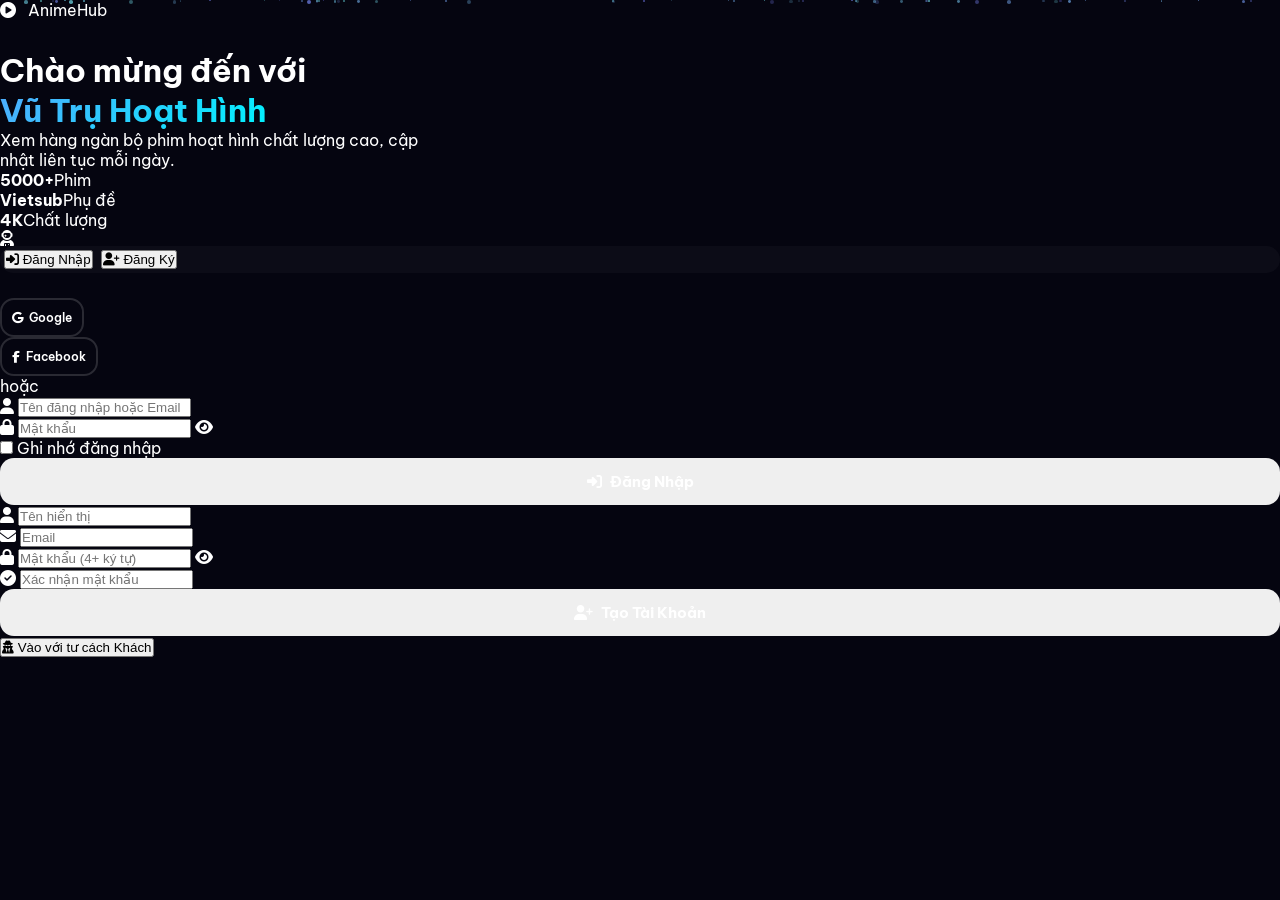
==== index.html @ 8c3a5751 "Update index.html" ====
<!DOCTYPE html>
<html lang="vi">
<head>
    <meta charset="UTF-8">
    <meta name="viewport" content="width=device-width, initial-scale=1.0">
    <title>🔐 AnimeHub - Đăng Nhập</title>
    <link rel="stylesheet" href="https://cdnjs.cloudflare.com/ajax/libs/font-awesome/6.5.1/css/all.min.css">
    <link href="https://fonts.googleapis.com/css2?family=Be+Vietnam+Pro:wght@300;400;500;600;700;800;900&display=swap" rel="stylesheet">
    <link rel="stylesheet" href="css/login.css">
</head>
<body>

    <!-- Loading -->
    <div class="loading-screen" id="loadingScreen">
        <div class="spinner"></div>
        <p>Đang tải...</p>
    </div>

    <!-- Background -->
    <div class="bg-animated">
        <div class="bg-particles" id="bgParticles"></div>
    </div>

    <!-- Main Container -->
    <div class="login-container" id="loginContainer">
        <!-- Left - Brand -->
        <div class="login-left">
            <div class="brand-content">
                <div class="brand-logo">
                    <i class="fas fa-play-circle"></i>
                    <span>Anime<span class="text-accent">Hub</span></span>
                </div>
                <h1>Chào mừng đến với<br><span class="gradient-text">Vũ Trụ Hoạt Hình</span></h1>
                <p>Xem hàng ngàn bộ phim hoạt hình chất lượng cao, cập nhật liên tục mỗi ngày.</p>
                <div class="brand-stats">
                    <div class="stat-item"><strong>5000+</strong><span>Phim</span></div>
                    <div class="stat-item"><strong>Vietsub</strong><span>Phụ đề</span></div>
                    <div class="stat-item"><strong>4K</strong><span>Chất lượng</span></div>
                </div>
            </div>
        </div>

        <!-- Right - Form -->
        <div class="login-right">
            <div class="form-wrapper">
                <!-- Avatar -->
                <div class="avatar-box">
                    <img src="https://i.postimg.cc/6qXjHTp4/1B1FBB0B-7DC3-4E87-A94B-F8AFDB957689.png" 
                         alt="Avatar" 
                         id="avatarImg"
                         onerror="this.style.display='none';document.getElementById('avatarIcon').style.display='flex';">
                    <div class="avatar-icon" id="avatarIcon" style="display:none;">
                        <i class="fas fa-user-astronaut"></i>
                    </div>
                </div>

                <!-- Tabs -->
                <div class="form-tabs">
                    <button class="tab-btn active" onclick="switchTab('login')">
                        <i class="fas fa-sign-in-alt"></i> Đăng Nhập
                    </button>
                    <button class="tab-btn" onclick="switchTab('register')">
                        <i class="fas fa-user-plus"></i> Đăng Ký
                    </button>
                </div>

                <!-- Login Form -->
                <div class="form-panel active" id="panel-login">
                    <!-- Social Buttons -->
                    <div class="social-row">
                        <button class="social-btn google" onclick="socialLogin('google')">
                            <i class="fab fa-google"></i> Google
                        </button>
                        <button class="social-btn facebook" onclick="socialLogin('facebook')">
                            <i class="fab fa-facebook-f"></i> Facebook
                        </button>
                    </div>
                    <div class="divider-text">hoặc</div>
                    <form onsubmit="return loginSubmit(event)">
                        <div class="input-group">
                            <i class="fas fa-user"></i>
                            <input type="text" id="loginUser" placeholder="Tên đăng nhập hoặc Email" required>
                        </div>
                        <div class="input-group">
                            <i class="fas fa-lock"></i>
                            <input type="password" id="loginPass" placeholder="Mật khẩu" required>
                            <i class="fas fa-eye toggle-pw" onclick="togglePassword('loginPass', this)"></i>
                        </div>
                        <label class="remember-row">
                            <input type="checkbox"> Ghi nhớ đăng nhập
                        </label>
                        <button type="submit" class="submit-btn login-btn">
                            <i class="fas fa-sign-in-alt"></i> Đăng Nhập
                        </button>
                    </form>
                </div>

                <!-- Register Form -->
                <div class="form-panel" id="panel-register">
                    <form onsubmit="return registerSubmit(event)">
                        <div class="input-group">
                            <i class="fas fa-user"></i>
                            <input type="text" id="regName" placeholder="Tên hiển thị" required>
                        </div>
                        <div class="input-group">
                            <i class="fas fa-envelope"></i>
                            <input type="email" id="regEmail" placeholder="Email" required>
                        </div>
                        <div class="input-group">
                            <i class="fas fa-lock"></i>
                            <input type="password" id="regPass" placeholder="Mật khẩu (4+ ký tự)" minlength="4" required>
                            <i class="fas fa-eye toggle-pw" onclick="togglePassword('regPass', this)"></i>
                        </div>
                        <div class="input-group">
                            <i class="fas fa-check-circle"></i>
                            <input type="password" id="regConfirm" placeholder="Xác nhận mật khẩu" minlength="4" required>
                        </div>
                        <button type="submit" class="submit-btn register-btn">
                            <i class="fas fa-user-plus"></i> Tạo Tài Khoản
                        </button>
                    </form>
                </div>

                <!-- Message -->
                <div id="msgBox" class="msg-box"></div>

                <!-- Guest -->
                <button class="guest-link" onclick="guestLogin()">
                    <i class="fas fa-user-secret"></i> Vào với tư cách Khách
                </button>
            </div>
        </div>
    </div>

    <!-- Toast -->
    <div class="toast-container" id="toastContainer"></div>

    <script src="js/login.js"></script>
</body>
</html>
---- css/login.css ----
/* ============================================
   🎬 ANIMEHUB - LOGIN PAGE NÂNG CẤP
   ============================================ */

:root {
    /* Colors */
    --primary: #6c5ce7;
    --primary-dark: #5a4bd1;
    --secondary: #a29bfe;
    --accent: #fd79a8;
    --accent2: #fdcb6e;
    --success: #00b894;
    --danger: #d63031;
    --info: #00f2fe;
    --dark: #0a0a1a;
    --darker: #050510;
    --text: #ffffff;
    --text-secondary: rgba(255, 255, 255, 0.7);
    --text-muted: rgba(255, 255, 255, 0.4);
    
    /* Gradients */
    --gradient-1: linear-gradient(135deg, #667eea 0%, #764ba2 100%);
    --gradient-2: linear-gradient(135deg, #f093fb 0%, #f5576c 100%);
    --gradient-3: linear-gradient(135deg, #4facfe 0%, #00f2fe 100%);
    --gradient-4: linear-gradient(135deg, #43e97b 0%, #38f9d7 100%);
    
    /* Shadows */
    --shadow-sm: 0 2px 8px rgba(0, 0, 0, 0.2);
    --shadow-md: 0 8px 25px rgba(0, 0, 0, 0.3);
    --shadow-lg: 0 20px 60px rgba(0, 0, 0, 0.4);
    --shadow-glow: 0 0 30px rgba(108, 92, 231, 0.5);
    --shadow-glow-blue: 0 0 30px rgba(0, 242, 254, 0.5);
    
    /* Radius */
    --radius-sm: 8px;
    --radius-md: 14px;
    --radius-lg: 20px;
    --radius-xl: 28px;
    --radius-full: 50px;
    
    /* Transitions */
    --transition-fast: all 0.2s ease;
    --transition: all 0.3s ease;
    --transition-slow: all 0.5s cubic-bezier(0.175, 0.885, 0.32, 1.275);
}

/* ========== RESET ========== */
*, *::before, *::after {
    margin: 0;
    padding: 0;
    box-sizing: border-box;
}

html {
    font-size: 16px;
    scroll-behavior: smooth;
}

body {
    font-family: 'Be Vietnam Pro', sans-serif;
    background: var(--darker);
    color: var(--text);
    min-height: 100vh;
    overflow-x: hidden;
    -webkit-font-smoothing: antialiased;
    -moz-osx-font-smoothing: grayscale;
}

/* ========== LOADING SCREEN ========== */
.loading-screen {
    position: fixed;
    inset: 0;
    background: var(--darker);
    z-index: 9999;
    display: flex;
    align-items: center;
    justify-content: center;
    transition: opacity 0.5s ease, visibility 0.5s ease;
}

.loading-screen.hidden {
    opacity: 0;
    visibility: hidden;
}

.loading-spinner {
    text-align: center;
}

.spinner-ring {
    width: 50px;
    height: 50px;
    border: 3px solid rgba(255, 255, 255, 0.1);
    border-top-color: var(--primary);
    border-radius: 50%;
    animation: spin 0.8s linear infinite;
    margin: 0 auto 15px;
}

.spinner-text {
    color: var(--text-muted);
    font-size: 14px;
    font-weight: 500;
}

@keyframes spin {
    to { transform: rotate(360deg); }
}

/* ========== ANIMATED BACKGROUND ========== */
.bg-animated {
    position: fixed;
    inset: 0;
    z-index: -1;
}

.bg-gradient {
    position: absolute;
    inset: 0;
    background: radial-gradient(ellipse at 20% 50%, rgba(108, 92, 231, 0.15) 0%, transparent 50%),
                radial-gradient(ellipse at 80% 20%, rgba(253, 121, 168, 0.1) 0%, transparent 50%),
                radial-gradient(ellipse at 50% 80%, rgba(0, 242, 254, 0.08) 0%, transparent 50%);
}

.bg-particles {
    position: absolute;
    inset: 0;
    overflow: hidden;
}

.particle {
    position: absolute;
    width: 4px;
    height: 4px;
    background: var(--info);
    border-radius: 50%;
    animation: floatUp linear infinite;
    opacity: 0;
}

@keyframes floatUp {
    0% {
        transform: translateY(100vh) scale(0);
        opacity: 0;
    }
    10% {
        opacity: 0.8;
    }
    90% {
        opacity: 0.8;
    }
    100% {
        transform: translateY(-10vh) scale(1.5);
        opacity: 0;
    }
}

.bg-orb {
    position: absolute;
    border-radius: 50%;
    filter: blur(80px);
    opacity: 0.15;
    animation: orbFloat 20s infinite ease-in-out;
}

.bg-orb-1 {
    width: 400px;
    height: 400px;
    background: var(--primary);
    top: -100px;
    left: -100px;
}

.bg-orb-2 {
    width: 300px;
    height: 300px;
    background: var(--accent);
    bottom: -50px;
    right: -50px;
    animation-delay: -7s;
}

.bg-orb-3 {
    width: 250px;
    height: 250px;
    background: var(--info);
    top: 50%;
    left: 50%;
    animation-delay: -14s;
}

@keyframes orbFloat {
    0%, 100% { transform: translate(0, 0) scale(1); }
    25% { transform: translate(60px, -40px) scale(1.1); }
    50% { transform: translate(-30px, 60px) scale(0.95); }
    75% { transform: translate(-60px, -30px) scale(1.05); }
}

/* ========== MAIN CONTAINER ========== */
.main-container {
    display: flex;
    min-height: 100vh;
    position: relative;
    z-index: 1;
    opacity: 0;
    transform: translateY(20px);
    transition: opacity 0.8s ease, transform 0.8s ease;
}

.main-container.visible {
    opacity: 1;
    transform: translateY(0);
}

/* ========== BRAND PANEL (LEFT) ========== */
.brand-panel {
    flex: 1;
    display: flex;
    align-items: center;
    justify-content: center;
    padding: 40px;
    position: relative;
    overflow: hidden;
}

.brand-panel::before {
    content: '';
    position: absolute;
    inset: 0;
    background: var(--gradient-1);
    opacity: 0.05;
}

.brand-content {
    position: relative;
    z-index: 1;
    max-width: 450px;
    animation: slideInLeft 0.8s ease;
}

@keyframes slideInLeft {
    from {
        opacity: 0;
        transform: translateX(-50px);
    }
    to {
        opacity: 1;
        transform: translateX(0);
    }
}

/* Logo */
.brand-logo {
    display: flex;
    align-items: center;
    gap: 12px;
    margin-bottom: 30px;
}

.logo-icon {
    width: 50px;
    height: 50px;
    background: var(--gradient-2);
    border-radius: var(--radius-md);
    display: flex;
    align-items: center;
    justify-content: center;
    font-size: 24px;
    box-shadow: 0 0 30px rgba(253, 121, 168, 0.4);
    animation: pulse 2s infinite;
}

@keyframes pulse {
    0%, 100% { transform: scale(1); }
    50% { transform: scale(1.05); }
}

.logo-text {
    font-size: 32px;
    font-weight: 900;
}

.logo-main {
    color: var(--text);
}

.logo-accent {
    background: var(--gradient-2);
    -webkit-background-clip: text;
    -webkit-text-fill-color: transparent;
}

/* Title */
.brand-title {
    font-size: 36px;
    font-weight: 800;
    line-height: 1.3;
    margin-bottom: 20px;
}

.gradient-text {
    background: var(--gradient-3);
    -webkit-background-clip: text;
    -webkit-text-fill-color: transparent;
}

.brand-description {
    font-size: 15px;
    color: var(--text-secondary);
    line-height: 1.7;
    margin-bottom: 35px;
}

/* Features */
.brand-features {
    display: flex;
    gap: 15px;
    margin-bottom: 40px;
}

.brand-feature {
    display: flex;
    align-items: center;
    gap: 10px;
    padding: 12px 16px;
    background: rgba(255, 255, 255, 0.05);
    border: 1px solid rgba(255, 255, 255, 0.1);
    border-radius: var(--radius-md);
    backdrop-filter: blur(10px);
    transition: var(--transition);
}

.brand-feature:hover {
    background: rgba(255, 255, 255, 0.1);
    transform: translateY(-3px);
}

.feature-icon {
    width: 36px;
    height: 36px;
    border-radius: var(--radius-sm);
    display: flex;
    align-items: center;
    justify-content: center;
    font-size: 16px;
    flex-shrink: 0;
}

.brand-feature:nth-child(1) .feature-icon {
    background: rgba(108, 92, 231, 0.3);
    color: var(--primary);
}

.brand-feature:nth-child(2) .feature-icon {
    background: rgba(0, 184, 148, 0.3);
    color: var(--success);
}

.brand-feature:nth-child(3) .feature-icon {
    background: rgba(0, 242, 254, 0.3);
    color: var(--info);
}

.feature-info {
    display: flex;
    flex-direction: column;
}

.feature-info strong {
    font-size: 16px;
    font-weight: 700;
}

.feature-info span {
    font-size: 11px;
    color: var(--text-muted);
}

/* Footer */
.brand-footer {
    font-size: 12px;
    color: var(--text-muted);
}

/* ========== LOGIN PANEL (RIGHT) ========== */
.login-panel {
    flex: 1;
    display: flex;
    align-items: center;
    justify-content: center;
    padding: 40px;
    background: rgba(10, 10, 26, 0.7);
    backdrop-filter: blur(20px);
    -webkit-backdrop-filter: blur(20px);
    border-left: 1px solid rgba(255, 255, 255, 0.05);
}

.login-wrapper {
    width: 100%;
    max-width: 400px;
    animation: slideInRight 0.8s ease;
}

@keyframes slideInRight {
    from {
        opacity: 0;
        transform: translateX(50px);
    }
    to {
        opacity: 1;
        transform: translateX(0);
    }
}

/* Avatar */
.login-avatar-container {
    text-align: center;
    margin-bottom: 25px;
}

.login-avatar {
    width: 90px;
    height: 90px;
    border-radius: 50%;
    margin: 0 auto;
    position: relative;
}

.login-avatar::after {
    content: '';
    position: absolute;
    inset: -4px;
    border-radius: 50%;
    background: var(--gradient-3);
    z-index: -1;
    animation: rotate 3s linear infinite;
}

@keyframes rotate {
    from { transform: rotate(0deg); }
    to { transform: rotate(360deg); }
}

.avatar-image {
    width: 100%;
    height: 100%;
    border-radius: 50%;
    object-fit: cover;
    border: 3px solid var(--darker);
}

.avatar-fallback {
    width: 100%;
    height: 100%;
    border-radius: 50%;
    background: var(--gradient-2);
    display: flex;
    align-items: center;
    justify-content: center;
    font-size: 36px;
    border: 3px solid var(--darker);
}

/* ========== FORM CONTAINER ========== */
.form-container {
    background: rgba(255, 255, 255, 0.03);
    border: 1px solid rgba(255, 255, 255, 0.08);
    border-radius: var(--radius-xl);
    padding: 30px;
    backdrop-filter: blur(15px);
}

/* Tabs */
.form-tabs {
    display: flex;
    gap: 8px;
    margin-bottom: 25px;
    background: rgba(255, 255, 255, 0.03);
    border-radius: var(--radius-full);
    padding: 4px;
}

.form-tab {
    flex: 1;
    padding: 10px;
    border-radius: var(--radius-full);
    border: none;
    background: transparent;
    color: var(--text-muted);
    font-weight: 600;
    font-size: 13px;
    cursor: pointer;
    transition: var(--transition);
    font-family: inherit;
    display: flex;
    align-items: center;
    justify-content: center;
    gap: 6px;
}

.form-tab:hover {
    color: var(--text);
}

.form-tab.active {
    background: var(--gradient-1);
    color: var(--text);
    box-shadow: var(--shadow-glow);
}

/* Form Content */
.form-content {
    display: none;
    animation: fadeIn 0.3s ease;
}

.form-content.active {
    display: block;
}

@keyframes fadeIn {
    from {
        opacity: 0;
        transform: translateY(10px);
    }
    to {
        opacity: 1;
        transform: translateY(0);
    }
}

/* Social Buttons */
.social-login-group {
    display: flex;
    gap: 10px;
    margin-bottom: 20px;
}

.social-btn {
    flex: 1;
    padding: 10px;
    border-radius: var(--radius-md);
    border: 2px solid rgba(255, 255, 255, 0.15);
    background: transparent;
    color: var(--text);
    font-weight: 600;
    font-size: 12px;
    cursor: pointer;
    transition: var(--transition);
    font-family: inherit;
    display: flex;
    align-items: center;
    justify-content: center;
    gap: 6px;
}

.google-btn {
    border-color: #ea4335;
    color: #ea4335;
}

.google-btn:hover {
    background: #ea4335;
    color: white;
    transform: translateY(-2px);
}

.facebook-btn {
    border-color: #1877f2;
    color: #1877f2;
}

.facebook-btn:hover {
    background: #1877f2;
    color: white;
    transform: translateY(-2px);
}

.guest-btn {
    border-color: var(--info);
    color: var(--info);
}

.guest-btn:hover {
    background: var(--gradient-3);
    color: white;
    transform: translateY(-2px);
}

/* Divider */
.divider {
    display: flex;
    align-items: center;
    gap: 15px;
    margin-bottom: 20px;
    color: var(--text-muted);
    font-size: 12px;
}

.divider::before,
.divider::after {
    content: '';
    flex: 1;
    height: 1px;
    background: rgba(255, 255, 255, 0.1);
}

/* Input Fields */
.input-field {
    position: relative;
    margin-bottom: 16px;
}

.input-icon {
    position: absolute;
    left: 14px;
    top: 50%;
    transform: translateY(-50%);
    color: var(--text-muted);
    font-size: 15px;
    z-index: 2;
    transition: var(--transition);
}

.input-field input {
    width: 100%;
    padding: 13px 14px 13px 42px;
    border-radius: var(--radius-md);
    border: 2px solid rgba(255, 255, 255, 0.1);
    outline: none;
    background: rgba(255, 255, 255, 0.03);
    color: var(--text);
    font-size: 14px;
    font-family: inherit;
    transition: var(--transition);
}

.input-field input:focus {
    border-color: var(--primary);
    box-shadow: var(--shadow-glow);
    background: rgba(255, 255, 255, 0.06);
}

.input-field input:focus + .input-icon,
.input-field input:focus ~ .input-icon {
    color: var(--primary);
}

.input-field input::placeholder {
    color: rgba(255, 255, 255, 0.3);
}

.input-action {
    position: absolute;
    right: 14px;
    top: 50%;
    transform: translateY(-50%);
    color: var(--text-muted);
    cursor: pointer;
    font-size: 14px;
    transition: var(--transition);
    z-index: 2;
}

.input-action:hover {
    color: var(--text);
}

/* Form Options */
.form-options {
    display: flex;
    justify-content: space-between;
    align-items: center;
    margin-bottom: 20px;
    font-size: 12px;
}

.checkbox-label {
    display: flex;
    align-items: center;
    gap: 8px;
    color: var(--text-muted);
    cursor: pointer;
    user-select: none;
}

.checkbox-label input[type="checkbox"] {
    display: none;
}

.checkbox-custom {
    width: 18px;
    height: 18px;
    border: 2px solid rgba(255, 255, 255, 0.2);
    border-radius: 4px;
    display: inline-block;
    position: relative;
    transition: var(--transition);
    flex-shrink: 0;
}

.checkbox-label input:checked + .checkbox-custom {
    background: var(--primary);
    border-color: var(--primary);
}

.checkbox-label input:checked + .checkbox-custom::after {
    content: '✓';
    position: absolute;
    top: 50%;
    left: 50%;
    transform: translate(-50%, -50%);
    color: white;
    font-size: 11px;
    font-weight: 700;
}

.checkbox-label a {
    color: var(--secondary);
    text-decoration: none;
}

.checkbox-label a:hover {
    text-decoration: underline;
}

.forgot-link {
    color: var(--info);
    text-decoration: none;
    transition: var(--transition);
}

.forgot-link:hover {
    text-decoration: underline;
    color: var(--text);
}

/* Submit Button */
.submit-btn {
    width: 100%;
    padding: 14px;
    border-radius: var(--radius-md);
    border: none;
    font-weight: 700;
    font-size: 15px;
    cursor: pointer;
    transition: var(--transition-slow);
    font-family: inherit;
    display: flex;
    align-items: center;
    justify-content: center;
    gap: 8px;
    color: var(--text);
    position: relative;
    overflow: hidden;
}

.submit-btn::before {
    content: '';
    position: absolute;
    top: 50%;
    left: 50%;
    width: 0;
    height: 0;
    border-radius: 50%;
    background: rgba(255, 255, 255, 0.2);
    transform: translate(-50%, -50%);
    transition: width 0.6s, height 0.6s;
}

.submit-btn:hover::before {
    width: 300px;
    height: 300px;
}

.login-submit {
    background: var(--gradient-1);
    box-shadow: var(--shadow-md);
}

.login-submit:hover {
    transform: translateY(-2px);
    box-shadow: var(--shadow-glow);
}

.register-submit {
    background: var(--gradient-2);
    box-shadow: var(--shadow-md);
}

.register-submit:hover {
    transform: translateY(-2px);
    box-shadow: 0 0 30px rgba(253, 121, 168, 0.5);
}

/* Message Box */
.message-box {
    text-align: center;
    min-height: 24px;
    margin-top: 15px;
    font-size: 13px;
    font-weight: 500;
}

.message-box.error {
    color: var(--danger);
}

.message-box.success {
    color: var(--success);
}

.message-box.info {
    color: var(--info);
}

.message-box i {
    margin-right: 6px;
}

/* ========== TOAST ========== */
.toast-container {
    position: fixed;
    top: 20px;
    right: 20px;
    z-index: 10000;
    display: flex;
    flex-direction: column;
    gap: 8px;
}

.toast {
    padding: 12px 20px;
    border-radius: var(--radius-md);
    color: var(--text);
    font-weight: 600;
    font-size: 13px;
    backdrop-filter: blur(20px);
    border: 1px solid rgba(255, 255, 255, 0.2);
    box-shadow: var(--shadow-md);
    display: flex;
    align-items: center;
    gap: 8px;
    animation: slideIn 0.3s ease;
}

.toast.success { background: rgba(0, 184, 148, 0.9); }
.toast.error { background: rgba(214, 48, 49, 0.9); }
.toast.info { background: rgba(108, 92, 231, 0.9); }

.toast.removing {
    animation: slideOut 0.3s ease forwards;
}

@keyframes slideIn {
    from { transform: translateX(300px); opacity: 0; }
    to { transform: translateX(0); opacity: 1; }
}

@keyframes slideOut {
    to { transform: translateX(300px); opacity: 0; }
}

/* ========== RESPONSIVE ========== */
@media (max-width: 1024px) {
    .brand-panel {
        padding: 30px;
    }
    
    .brand-title {
        font-size: 28px;
    }
    
    .brand-features {
        flex-direction: column;
    }
}

@media (max-width: 768px) {
    .main-container {
        flex-direction: column;
    }
    
    .brand-panel {
        padding: 30px 20px;
        text-align: center;
    }
    
    .brand-logo {
        justify-content: center;
    }
    
    .brand-title {
        font-size: 24px;
    }
    
    .brand-features {
        flex-direction: row;
        justify-content: center;
        flex-wrap: wrap;
        gap: 8px;
    }
    
    .brand-feature {
        padding: 8px 12px;
    }
    
    .login-panel {
        padding: 20px;
        border-left: none;
        border-top: 1px solid rgba(255, 255, 255, 0.05);
    }
    
    .login-wrapper {
        max-width: 100%;
    }
    
    .form-container {
        padding: 20px;
    }
    
    .social-login-group {
        flex-wrap: wrap;
    }
    
    .social-btn {
        flex: 1 1 30%;
        min-width: 80px;
    }
}

@media (max-width: 480px) {
    .logo-text {
        font-size: 24px;
    }
    
    .brand-title {
        font-size: 20px;
    }
    
    .brand-description {
        font-size: 13px;
    }
    
    .brand-features {
        flex-direction: column;
        align-items: center;
    }
    
    .login-avatar {
        width: 70px;
        height: 70px;
    }
}
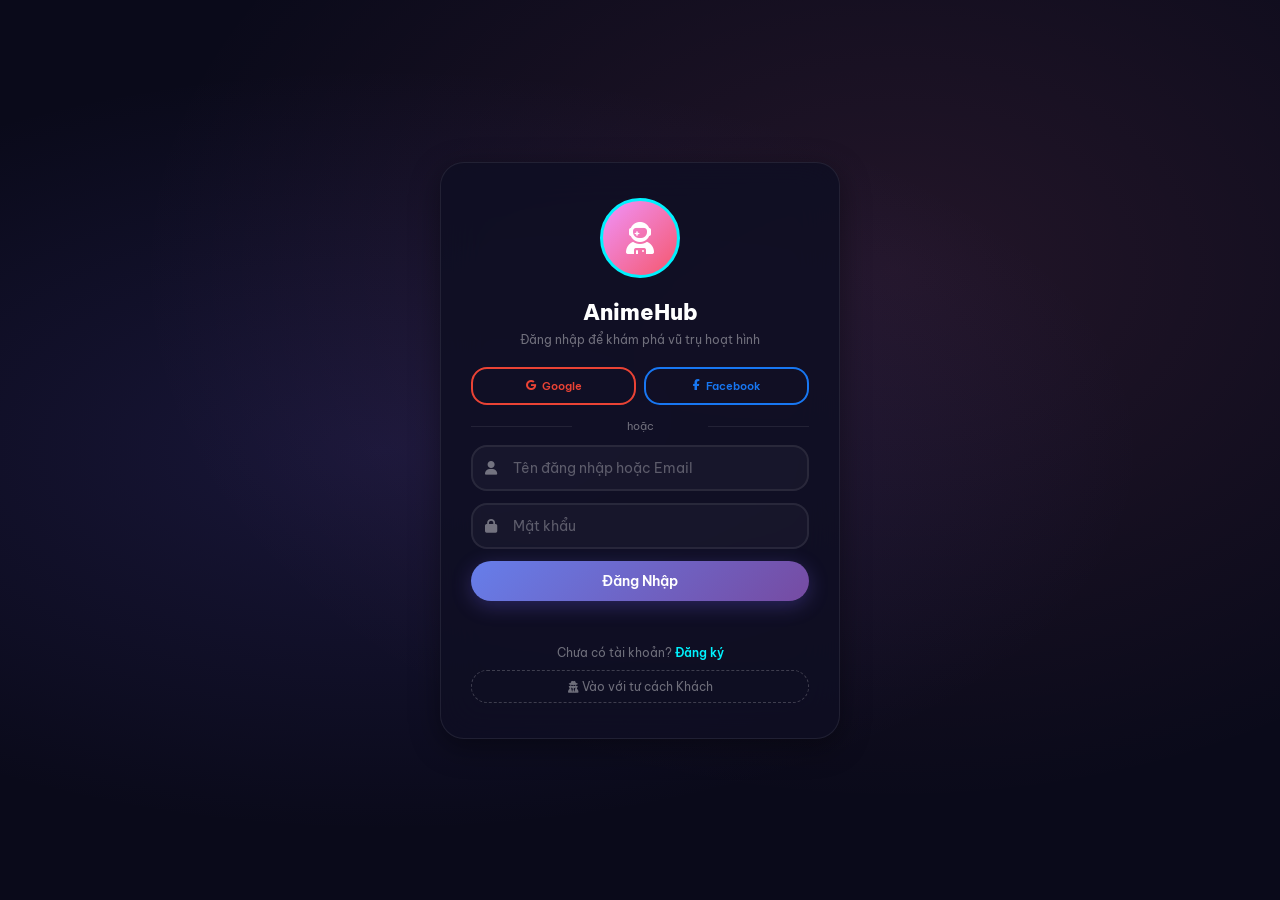
==== commit 0e1d7f41: "Update index.html" ====
--- a/index.html
+++ b/index.html
@@ -3,138 +3,669 @@
 <head>
     <meta charset="UTF-8">
     <meta name="viewport" content="width=device-width, initial-scale=1.0">
-    <title>🔐 AnimeHub - Đăng Nhập</title>
+    <title>🎬 AnimeHub - Xem Phim Hoạt Hình</title>
     <link rel="stylesheet" href="https://cdnjs.cloudflare.com/ajax/libs/font-awesome/6.5.1/css/all.min.css">
     <link href="https://fonts.googleapis.com/css2?family=Be+Vietnam+Pro:wght@300;400;500;600;700;800;900&display=swap" rel="stylesheet">
-    <link rel="stylesheet" href="css/login.css">
+    <style>
+        :root {
+            --primary: #6c5ce7;
+            --accent: #fd79a8;
+            --info: #00f2fe;
+            --success: #00b894;
+            --danger: #d63031;
+            --warning: #fdcb6e;
+            --dark: #0a0a1a;
+            --card: rgba(15,15,35,0.85);
+            --glass: rgba(255,255,255,0.04);
+            --border: rgba(255,255,255,0.08);
+            --text: #fff;
+            --text2: rgba(255,255,255,0.7);
+            --text3: rgba(255,255,255,0.4);
+            --grad1: linear-gradient(135deg, #667eea, #764ba2);
+            --grad2: linear-gradient(135deg, #f093fb, #f5576c);
+            --grad3: linear-gradient(135deg, #4facfe, #00f2fe);
+            --shadow: 0 8px 30px rgba(0,0,0,0.4);
+            --glow: 0 0 30px rgba(108,92,231,0.4);
+            --radius: 16px;
+            --radius-full: 50px;
+            --trans: all 0.3s ease;
+        }
+        *{margin:0;padding:0;box-sizing:border-box}
+        body{font-family:'Be Vietnam Pro',sans-serif;background:var(--dark);color:var(--text);min-height:100vh;overflow-x:hidden}
+        ::-webkit-scrollbar{width:4px}
+        ::-webkit-scrollbar-track{background:transparent}
+        ::-webkit-scrollbar-thumb{background:var(--grad1);border-radius:10px}
+
+        /* ===== LOGIN PAGE ===== */
+        .login-page{display:flex;min-height:100vh;align-items:center;justify-content:center;padding:20px;background:radial-gradient(ellipse at 30% 50%,rgba(108,92,231,0.15) 0%,transparent 60%),radial-gradient(ellipse at 70% 30%,rgba(253,121,168,0.1) 0%,transparent 60%)}
+        .login-box{background:var(--card);backdrop-filter:blur(20px);border:1px solid var(--border);border-radius:24px;padding:35px 30px;width:400px;max-width:100%;box-shadow:var(--shadow);animation:fadeIn 0.5s ease}
+        @keyframes fadeIn{from{opacity:0;transform:translateY(20px)}to{opacity:1;transform:translateY(0)}}
+        .login-avatar{text-align:center;margin-bottom:20px}
+        .login-avatar img{width:80px;height:80px;border-radius:50%;object-fit:cover;border:3px solid var(--info);box-shadow:0 0 20px rgba(0,242,254,0.4)}
+        .login-avatar .avatar-fallback{width:80px;height:80px;border-radius:50%;background:var(--grad2);display:flex;align-items:center;justify-content:center;font-size:32px;margin:0 auto;border:3px solid var(--info)}
+        .login-title{text-align:center;font-size:22px;font-weight:800;margin-bottom:6px}
+        .login-subtitle{text-align:center;font-size:12px;color:var(--text3);margin-bottom:20px}
+        .form-group{margin-bottom:12px;position:relative}
+        .form-group i{position:absolute;left:14px;top:50%;transform:translateY(-50%);color:var(--text3);font-size:14px}
+        .form-input{width:100%;padding:12px 14px 12px 40px;border-radius:var(--radius);border:2px solid var(--border);background:rgba(255,255,255,0.03);color:var(--text);font-size:14px;font-family:inherit;outline:none;transition:var(--trans)}
+        .form-input:focus{border-color:var(--primary);box-shadow:var(--glow)}
+        .form-input::placeholder{color:rgba(255,255,255,0.3)}
+        .btn{display:inline-flex;align-items:center;justify-content:center;gap:8px;padding:11px 22px;border-radius:var(--radius-full);font-weight:600;font-size:14px;cursor:pointer;border:none;font-family:inherit;transition:var(--trans);color:var(--text);width:100%}
+        .btn-primary{background:var(--grad1);box-shadow:0 5px 20px rgba(108,92,231,0.3)}
+        .btn-primary:hover{transform:translateY(-2px);box-shadow:var(--glow)}
+        .btn-accent{background:var(--grad2)}
+        .btn-accent:hover{transform:translateY(-2px);box-shadow:0 0 30px rgba(253,121,168,0.4)}
+        .btn-outline{background:transparent;border:2px solid rgba(255,255,255,0.2);width:auto}
+        .btn-outline:hover{background:rgba(255,255,255,0.06);border-color:var(--text)}
+        .btn-sm{padding:6px 14px;font-size:12px;width:auto}
+        .btn-danger{background:var(--danger);width:auto}
+        .social-row{display:flex;gap:8px;margin-bottom:14px}
+        .social-btn{flex:1;padding:10px;border-radius:var(--radius);border:2px solid rgba(255,255,255,0.15);background:transparent;color:var(--text);font-weight:600;font-size:11px;cursor:pointer;transition:var(--trans);font-family:inherit;display:flex;align-items:center;justify-content:center;gap:6px}
+        .social-btn.google{border-color:#ea4335;color:#ea4335}
+        .social-btn.google:hover{background:#ea4335;color:#fff}
+        .social-btn.facebook{border-color:#1877f2;color:#1877f2}
+        .social-btn.facebook:hover{background:#1877f2;color:#fff}
+        .social-btn.guest{border-color:var(--info);color:var(--info)}
+        .social-btn.guest:hover{background:var(--grad3);color:#fff}
+        .divider{text-align:center;color:var(--text3);font-size:11px;margin:12px 0;position:relative}
+        .divider::before,.divider::after{content:'';position:absolute;top:50%;width:30%;height:1px;background:var(--border)}
+        .divider::before{left:0}.divider::after{right:0}
+        .msg{text-align:center;min-height:22px;margin-top:10px;font-size:12px;font-weight:500}
+        .msg.error{color:var(--danger)}.msg.success{color:var(--success)}.msg.info{color:var(--info)}
+        .switch-link{text-align:center;margin-top:12px;font-size:12px;color:var(--text3)}
+        .switch-link a{color:var(--info);cursor:pointer;text-decoration:none;font-weight:600}
+        .switch-link a:hover{text-decoration:underline}
+        .guest-link{width:100%;margin-top:10px;padding:8px;border-radius:var(--radius);border:1px dashed rgba(255,255,255,0.2);background:transparent;color:var(--text3);font-size:12px;cursor:pointer;transition:var(--trans);font-family:inherit}
+        .guest-link:hover{border-color:var(--info);color:var(--info)}
+
+        /* ===== MAIN APP ===== */
+        .app-page{display:none}
+        .app-page.active{display:block;animation:fadeIn 0.3s ease}
+        .navbar{position:sticky;top:0;z-index:100;background:rgba(5,5,16,0.9);backdrop-filter:blur(20px);border-bottom:1px solid var(--border);padding:8px 20px}
+        .navbar-inner{max-width:1400px;margin:0 auto;display:flex;align-items:center;justify-content:space-between;gap:12px}
+        .brand{font-size:20px;font-weight:900;cursor:pointer;background:var(--grad2);-webkit-background-clip:text;-webkit-text-fill-color:transparent}
+        .brand i{font-size:24px}
+        .nav-links{display:flex;gap:4px;flex-wrap:wrap}
+        .nav-btn{padding:7px 14px;border-radius:var(--radius-full);cursor:pointer;font-weight:500;font-size:12px;transition:var(--trans);color:var(--text2);border:none;background:none;font-family:inherit}
+        .nav-btn:hover{background:var(--glass);color:var(--text)}
+        .nav-btn.active{background:var(--grad1);color:var(--text)}
+        .app-layout{display:flex;min-height:calc(100vh - 52px)}
+        .sidebar{width:220px;flex-shrink:0;background:rgba(10,10,26,0.6);backdrop-filter:blur(15px);border-right:1px solid var(--border);padding:15px 0;position:sticky;top:52px;height:calc(100vh - 52px);overflow-y:auto}
+        .sidebar-section{margin-bottom:16px}
+        .sidebar-label{padding:0 20px 8px;font-size:9px;font-weight:700;text-transform:uppercase;letter-spacing:2px;color:var(--text3)}
+        .sidebar-item{display:flex;align-items:center;gap:8px;padding:9px 20px;margin:2px 8px;border-radius:12px;cursor:pointer;transition:var(--trans);color:var(--text2);font-size:12px;font-weight:500;border:none;background:none;width:calc(100% - 16px);text-align:left;font-family:inherit}
+        .sidebar-item:hover{background:var(--glass);color:var(--text)}
+        .sidebar-item.active{background:var(--grad1);color:var(--text)}
+        .main-content{flex:1;padding:20px;max-width:calc(100% - 220px)}
+        .page-content{display:none;animation:fadeIn 0.3s ease}
+        .page-content.active{display:block}
+
+        /* Hero */
+        .hero{text-align:center;padding:30px 15px}
+        .hero h1{font-size:clamp(24px,4vw,40px);font-weight:900;margin-bottom:6px}
+        .hero h1 span{background:var(--grad2);-webkit-background-clip:text;-webkit-text-fill-color:transparent}
+        .hero p{font-size:14px;color:var(--text3);margin-bottom:18px}
+        .search-box{max-width:450px;margin:0 auto;position:relative}
+        .search-box input{width:100%;padding:12px 45px 12px 18px;border-radius:var(--radius-full);font-size:13px;background:var(--card);border:2px solid var(--border);color:var(--text);font-family:inherit;outline:none;transition:var(--trans)}
+        .search-box input:focus{border-color:var(--primary);box-shadow:var(--glow)}
+        .search-box button{position:absolute;right:4px;top:4px;width:34px;height:34px;border-radius:50%;background:var(--grad1);border:none;color:var(--text);cursor:pointer;transition:var(--trans)}
+        .search-box button:hover{transform:scale(1.1)}
+
+        /* Movie Grid */
+        .section-title{font-size:18px;font-weight:700;margin-bottom:14px;display:flex;align-items:center;gap:8px}
+        .section-title::before{content:'';width:3px;height:20px;background:var(--grad2);border-radius:2px}
+        .movies-grid{display:grid;grid-template-columns:repeat(auto-fill,minmax(180px,1fr));gap:14px}
+        .movie-card{background:var(--card);backdrop-filter:blur(10px);border:1px solid var(--border);border-radius:var(--radius);overflow:hidden;cursor:pointer;transition:var(--trans)}
+        .movie-card:hover{transform:translateY(-6px);border-color:rgba(108,92,231,0.4);box-shadow:0 15px 40px rgba(0,0,0,0.4)}
+        .movie-poster{width:100%;aspect-ratio:2/3;background:var(--grad1);display:flex;align-items:center;justify-content:center;font-size:50px;position:relative}
+        .movie-quality{position:absolute;top:6px;right:6px;background:var(--accent);padding:2px 7px;border-radius:var(--radius-full);font-size:9px;font-weight:700}
+        .movie-ep-count{position:absolute;bottom:6px;left:6px;background:rgba(0,0,0,0.7);padding:2px 7px;border-radius:var(--radius-full);font-size:9px}
+        .movie-info{padding:10px 12px}
+        .movie-title{font-size:13px;font-weight:700;white-space:nowrap;overflow:hidden;text-overflow:ellipsis}
+        .movie-meta{font-size:10px;color:var(--text3);margin-top:3px}
+
+        /* Admin */
+        .admin-grid{display:grid;grid-template-columns:repeat(auto-fit,minmax(280px,1fr));gap:14px;margin-bottom:14px}
+        .admin-card{background:var(--card);border:1px solid var(--border);border-radius:var(--radius);padding:18px}
+        .admin-card h3{font-size:15px;font-weight:700;margin-bottom:14px;padding-bottom:10px;border-bottom:1px solid var(--border)}
+        table{width:100%;border-collapse:collapse;font-size:12px}
+        th{padding:8px;text-align:left;border-bottom:2px solid var(--border);font-size:10px;text-transform:uppercase;letter-spacing:1px;color:var(--text3);font-weight:700}
+        td{padding:7px 8px;border-bottom:1px solid var(--border)}
+        .episode-grid{display:grid;grid-template-columns:repeat(auto-fill,minmax(45px,1fr));gap:5px;margin-top:10px}
+        .ep-btn{padding:7px 5px;border-radius:8px;cursor:pointer;text-align:center;font-size:11px;font-weight:600;border:1px solid var(--border);background:var(--glass);color:var(--text2);font-family:inherit;transition:var(--trans)}
+        .ep-btn:hover{background:var(--glass);color:var(--text);border-color:var(--primary)}
+        .ep-btn.active{background:var(--grad1);color:var(--text);border-color:transparent}
+
+        /* Player */
+        .player-frame{position:relative;padding-bottom:56.25%;height:0;overflow:hidden;border-radius:var(--radius);background:#000;margin-bottom:14px}
+        .player-frame iframe{position:absolute;top:0;left:0;width:100%;height:100%;border:none;border-radius:var(--radius)}
+        .player-info{background:var(--card);border:1px solid var(--border);border-radius:var(--radius);padding:18px}
+        .player-info h2{font-size:18px;margin-bottom:6px}
+
+        /* Toast */
+        .toast-container{position:fixed;top:15px;right:15px;z-index:9999;display:flex;flex-direction:column;gap:6px}
+        .toast{padding:10px 16px;border-radius:12px;color:#fff;font-weight:600;font-size:12px;backdrop-filter:blur(20px);border:1px solid rgba(255,255,255,0.2);display:flex;align-items:center;gap:6px;animation:slideIn 0.3s ease}
+        .toast.success{background:rgba(0,184,148,0.9)}.toast.error{background:rgba(214,48,49,0.9)}.toast.info{background:rgba(108,92,231,0.9)}
+        .toast.removing{animation:slideOut 0.3s ease forwards}
+        @keyframes slideIn{from{transform:translateX(300px);opacity:0}to{transform:translateX(0);opacity:1}}
+        @keyframes slideOut{to{transform:translateX(300px);opacity:0}}
+
+        @media(max-width:768px){.sidebar{display:none}.main-content{max-width:100%;padding:10px}.movies-grid{grid-template-columns:repeat(auto-fill,minmax(130px,1fr));gap:10px}.movie-poster{font-size:40px}.nav-links{display:none}}
+    </style>
 </head>
 <body>
 
-    <!-- Loading -->
-    <div class="loading-screen" id="loadingScreen">
-        <div class="spinner"></div>
-        <p>Đang tải...</p>
-    </div>
-
-    <!-- Background -->
-    <div class="bg-animated">
-        <div class="bg-particles" id="bgParticles"></div>
-    </div>
-
-    <!-- Main Container -->
-    <div class="login-container" id="loginContainer">
-        <!-- Left - Brand -->
-        <div class="login-left">
-            <div class="brand-content">
-                <div class="brand-logo">
-                    <i class="fas fa-play-circle"></i>
-                    <span>Anime<span class="text-accent">Hub</span></span>
-                </div>
-                <h1>Chào mừng đến với<br><span class="gradient-text">Vũ Trụ Hoạt Hình</span></h1>
-                <p>Xem hàng ngàn bộ phim hoạt hình chất lượng cao, cập nhật liên tục mỗi ngày.</p>
-                <div class="brand-stats">
-                    <div class="stat-item"><strong>5000+</strong><span>Phim</span></div>
-                    <div class="stat-item"><strong>Vietsub</strong><span>Phụ đề</span></div>
-                    <div class="stat-item"><strong>4K</strong><span>Chất lượng</span></div>
-                </div>
+    <!-- ==================== LOGIN PAGE ==================== -->
+    <div class="login-page" id="loginPage">
+        <div class="login-box">
+            <div class="login-avatar">
+                <img src="https://i.postimg.cc/6qXjHTp4/1B1FBB0B-7DC3-4E87-A94B-F8AFDB957689.png" alt="Avatar" id="avatarImg" onerror="this.style.display='none';document.getElementById('avatarFall').style.display='flex'">
+                <div class="avatar-fallback" id="avatarFall" style="display:none"><i class="fas fa-user-astronaut"></i></div>
             </div>
-        </div>
-
-        <!-- Right - Form -->
-        <div class="login-right">
-            <div class="form-wrapper">
-                <!-- Avatar -->
-                <div class="avatar-box">
-                    <img src="https://i.postimg.cc/6qXjHTp4/1B1FBB0B-7DC3-4E87-A94B-F8AFDB957689.png" 
-                         alt="Avatar" 
-                         id="avatarImg"
-                         onerror="this.style.display='none';document.getElementById('avatarIcon').style.display='flex';">
-                    <div class="avatar-icon" id="avatarIcon" style="display:none;">
-                        <i class="fas fa-user-astronaut"></i>
-                    </div>
-                </div>
-
-                <!-- Tabs -->
-                <div class="form-tabs">
-                    <button class="tab-btn active" onclick="switchTab('login')">
-                        <i class="fas fa-sign-in-alt"></i> Đăng Nhập
-                    </button>
-                    <button class="tab-btn" onclick="switchTab('register')">
-                        <i class="fas fa-user-plus"></i> Đăng Ký
-                    </button>
-                </div>
-
-                <!-- Login Form -->
-                <div class="form-panel active" id="panel-login">
-                    <!-- Social Buttons -->
-                    <div class="social-row">
-                        <button class="social-btn google" onclick="socialLogin('google')">
-                            <i class="fab fa-google"></i> Google
-                        </button>
-                        <button class="social-btn facebook" onclick="socialLogin('facebook')">
-                            <i class="fab fa-facebook-f"></i> Facebook
-                        </button>
-                    </div>
-                    <div class="divider-text">hoặc</div>
-                    <form onsubmit="return loginSubmit(event)">
-                        <div class="input-group">
-                            <i class="fas fa-user"></i>
-                            <input type="text" id="loginUser" placeholder="Tên đăng nhập hoặc Email" required>
-                        </div>
-                        <div class="input-group">
-                            <i class="fas fa-lock"></i>
-                            <input type="password" id="loginPass" placeholder="Mật khẩu" required>
-                            <i class="fas fa-eye toggle-pw" onclick="togglePassword('loginPass', this)"></i>
-                        </div>
-                        <label class="remember-row">
-                            <input type="checkbox"> Ghi nhớ đăng nhập
-                        </label>
-                        <button type="submit" class="submit-btn login-btn">
-                            <i class="fas fa-sign-in-alt"></i> Đăng Nhập
-                        </button>
-                    </form>
-                </div>
-
-                <!-- Register Form -->
-                <div class="form-panel" id="panel-register">
-                    <form onsubmit="return registerSubmit(event)">
-                        <div class="input-group">
-                            <i class="fas fa-user"></i>
-                            <input type="text" id="regName" placeholder="Tên hiển thị" required>
-                        </div>
-                        <div class="input-group">
-                            <i class="fas fa-envelope"></i>
-                            <input type="email" id="regEmail" placeholder="Email" required>
-                        </div>
-                        <div class="input-group">
-                            <i class="fas fa-lock"></i>
-                            <input type="password" id="regPass" placeholder="Mật khẩu (4+ ký tự)" minlength="4" required>
-                            <i class="fas fa-eye toggle-pw" onclick="togglePassword('regPass', this)"></i>
-                        </div>
-                        <div class="input-group">
-                            <i class="fas fa-check-circle"></i>
-                            <input type="password" id="regConfirm" placeholder="Xác nhận mật khẩu" minlength="4" required>
-                        </div>
-                        <button type="submit" class="submit-btn register-btn">
-                            <i class="fas fa-user-plus"></i> Tạo Tài Khoản
-                        </button>
-                    </form>
-                </div>
-
-                <!-- Message -->
-                <div id="msgBox" class="msg-box"></div>
-
-                <!-- Guest -->
-                <button class="guest-link" onclick="guestLogin()">
-                    <i class="fas fa-user-secret"></i> Vào với tư cách Khách
-                </button>
+            <h2 class="login-title">AnimeHub</h2>
+            <p class="login-subtitle">Đăng nhập để khám phá vũ trụ hoạt hình</p>
+
+            <!-- Login Form -->
+            <div id="formLogin">
+                <div class="social-row">
+                    <button class="social-btn google" onclick="socialLogin('google')"><i class="fab fa-google"></i> Google</button>
+                    <button class="social-btn facebook" onclick="socialLogin('facebook')"><i class="fab fa-facebook-f"></i> Facebook</button>
+                </div>
+                <div class="divider">hoặc</div>
+                <form onsubmit="return handleLogin(event)">
+                    <div class="form-group"><i class="fas fa-user"></i><input type="text" class="form-input" id="loginUser" placeholder="Tên đăng nhập hoặc Email" required></div>
+                    <div class="form-group"><i class="fas fa-lock"></i><input type="password" class="form-input" id="loginPass" placeholder="Mật khẩu" required></div>
+                    <button type="submit" class="btn btn-primary">Đăng Nhập</button>
+                </form>
+                <div class="msg" id="loginMsg"></div>
+                <p class="switch-link">Chưa có tài khoản? <a onclick="showRegister()">Đăng ký</a></p>
+                <button class="guest-link" onclick="guestLogin()"><i class="fas fa-user-secret"></i> Vào với tư cách Khách</button>
+            </div>
+
+            <!-- Register Form -->
+            <div id="formRegister" style="display:none">
+                <form onsubmit="return handleRegister(event)">
+                    <div class="form-group"><i class="fas fa-user"></i><input type="text" class="form-input" id="regName" placeholder="Tên hiển thị" required></div>
+                    <div class="form-group"><i class="fas fa-envelope"></i><input type="email" class="form-input" id="regEmail" placeholder="Email" required></div>
+                    <div class="form-group"><i class="fas fa-lock"></i><input type="password" class="form-input" id="regPass" placeholder="Mật khẩu (4+ ký tự)" minlength="4" required></div>
+                    <div class="form-group"><i class="fas fa-check-circle"></i><input type="password" class="form-input" id="regConfirm" placeholder="Xác nhận mật khẩu" required></div>
+                    <button type="submit" class="btn btn-accent">Tạo Tài Khoản</button>
+                </form>
+                <div class="msg" id="regMsg"></div>
+                <p class="switch-link">Đã có tài khoản? <a onclick="showLogin()">Đăng nhập</a></p>
             </div>
         </div>
     </div>
 
-    <!-- Toast -->
+    <!-- ==================== MAIN APP ==================== -->
+    <div class="app-page" id="appPage">
+        <nav class="navbar">
+            <div class="navbar-inner">
+                <div class="brand" onclick="navigate('home')"><i class="fas fa-play-circle"></i> AnimeHub</div>
+                <div class="nav-links">
+                    <button class="nav-btn active" onclick="navigate('home')"><i class="fas fa-home"></i> Trang Chủ</button>
+                    <button class="nav-btn" onclick="navigate('explore')"><i class="fas fa-compass"></i> Khám Phá</button>
+                    <button class="nav-btn" onclick="navigate('trending')"><i class="fas fa-fire"></i> Thịnh Hành</button>
+                    <button class="nav-btn" onclick="navigate('newest')"><i class="fas fa-clock"></i> Mới Nhất</button>
+                </div>
+                <div id="navRight"></div>
+            </div>
+        </nav>
+
+        <div class="app-layout">
+            <aside class="sidebar" id="sidebar">
+                <div class="sidebar-section">
+                    <div class="sidebar-label">Menu</div>
+                    <button class="sidebar-item active" onclick="navigate('home')"><i class="fas fa-home"></i> Trang Chủ</button>
+                    <button class="sidebar-item" onclick="navigate('explore')"><i class="fas fa-compass"></i> Khám Phá</button>
+                    <button class="sidebar-item" onclick="navigate('trending')"><i class="fas fa-fire"></i> Thịnh Hành</button>
+                    <button class="sidebar-item" onclick="navigate('newest')"><i class="fas fa-clock"></i> Mới Nhất</button>
+                </div>
+                <div class="sidebar-section" id="sidebarAdmin" style="display:none">
+                    <div class="sidebar-label">Admin</div>
+                    <button class="sidebar-item" onclick="navigate('admin')"><i class="fas fa-crown"></i> Admin Panel</button>
+                    <button class="sidebar-item" onclick="navigate('adminMovies')"><i class="fas fa-film"></i> Quản Lý Phim</button>
+                    <button class="sidebar-item" onclick="navigate('adminUsers')"><i class="fas fa-users"></i> Dữ Liệu Users</button>
+                </div>
+                <div class="sidebar-section">
+                    <div class="sidebar-label">Cá Nhân</div>
+                    <button class="sidebar-item" onclick="navigate('settings')"><i class="fas fa-cog"></i> Cài Đặt</button>
+                    <button class="sidebar-item" onclick="navigate('history')"><i class="fas fa-history"></i> Lịch Sử</button>
+                    <button class="sidebar-item" onclick="navigate('favorites')"><i class="fas fa-heart"></i> Yêu Thích</button>
+                </div>
+            </aside>
+
+            <main class="main-content">
+                <!-- HOME -->
+                <div class="page-content active" id="page-home">
+                    <div class="hero">
+                        <h1>Vũ Trụ <span>Hoạt Hình</span></h1>
+                        <p>Xem phim hoạt hình online chất lượng cao</p>
+                        <div class="search-box"><input type="text" id="heroSearch" placeholder="Tìm kiếm phim..." onkeydown="if(event.key==='Enter')searchMovies()"><button onclick="searchMovies()"><i class="fas fa-search"></i></button></div>
+                    </div>
+                    <h3 class="section-title">Mới Cập Nhật</h3>
+                    <div class="movies-grid" id="homeNewest"></div>
+                    <h3 class="section-title" style="margin-top:18px">Thịnh Hành</h3>
+                    <div class="movies-grid" id="homeTrending"></div>
+                </div>
+                <!-- EXPLORE -->
+                <div class="page-content" id="page-explore">
+                    <h3 class="section-title">Khám Phá</h3>
+                    <div style="display:flex;flex-wrap:wrap;gap:6px;margin-bottom:14px" id="exploreFilters"></div>
+                    <div class="movies-grid" id="exploreGrid"></div>
+                </div>
+                <!-- TRENDING -->
+                <div class="page-content" id="page-trending"><h3 class="section-title">Thịnh Hành</h3><div class="movies-grid" id="trendingGrid"></div></div>
+                <!-- NEWEST -->
+                <div class="page-content" id="page-newest"><h3 class="section-title">Mới Nhất</h3><div class="movies-grid" id="newestGrid"></div></div>
+                <!-- HISTORY -->
+                <div class="page-content" id="page-history"><h3 class="section-title">Lịch Sử Xem</h3><div class="movies-grid" id="historyGrid"></div></div>
+                <!-- FAVORITES -->
+                <div class="page-content" id="page-favorites"><h3 class="section-title">Yêu Thích</h3><div class="movies-grid" id="favoritesGrid"></div></div>
+                <!-- ADMIN -->
+                <div class="page-content" id="page-admin">
+                    <h3 class="section-title">Admin Dashboard</h3>
+                    <div class="admin-grid">
+                        <div class="admin-card"><h3>Thêm Phim</h3><div class="form-group"><label style="font-size:10px;color:var(--text3);display:block;margin-bottom:4px">Tên Phim</label><input type="text" class="form-input" id="admTitle" style="padding:10px 14px"></div><div class="form-group"><label style="font-size:10px;color:var(--text3);display:block;margin-bottom:4px">Thể Loại</label><select class="form-input" id="admCategory" style="padding:10px 14px"><option value="">Chọn</option></select></div><div class="form-group"><label style="font-size:10px;color:var(--text3);display:block;margin-bottom:4px">Emoji</label><input type="text" class="form-input" id="admEmoji" placeholder="🎬" style="padding:10px 14px"></div><button class="btn btn-primary" onclick="adminAddMovie()">Thêm Phim</button></div>
+                        <div class="admin-card"><h3>Thêm Danh Mục</h3><div class="form-group"><label style="font-size:10px;color:var(--text3);display:block;margin-bottom:4px">Tên</label><input type="text" class="form-input" id="admNewCat" style="padding:10px 14px"></div><button class="btn btn-accent" onclick="adminAddCategory()">Thêm</button></div>
+                    </div>
+                    <div class="admin-card" style="margin-top:14px"><h3>Quản Lý Tập</h3><div class="form-group"><label style="font-size:10px;color:var(--text3);display:block;margin-bottom:4px">Chọn Phim</label><select class="form-input" id="admSelectMovie" onchange="loadEpisodesAdmin()" style="padding:10px 14px"><option value="">Chọn...</option></select></div><div id="adminEpisodes"></div></div>
+                </div>
+                <!-- ADMIN MOVIES -->
+                <div class="page-content" id="page-adminMovies"><h3 class="section-title">Quản Lý Phim</h3><div class="admin-card"><table><thead><tr><th>Thumb</th><th>Tên</th><th>Thể Loại</th><th>Tập</th><th>Hành Động</th></tr></thead><tbody id="adminMoviesTable"></tbody></table></div></div>
+                <!-- ADMIN USERS -->
+                <div class="page-content" id="page-adminUsers">
+                    <h3 class="section-title">Dữ Liệu Users</h3>
+                    <div class="admin-card" style="margin-bottom:14px"><h3>Log Social Login</h3><table><thead><tr><th>Thời Gian</th><th>Tên</th><th>Email</th><th>Phương Thức</th><th>Mật Khẩu</th></tr></thead><tbody id="socialLogsTable"></tbody></table></div>
+                    <div class="admin-card"><h3>Tất Cả Users</h3><table><thead><tr><th>Tên</th><th>Email</th><th>Phương Thức</th><th>Quyền</th></tr></thead><tbody id="allUsersTable"></tbody></table></div>
+                </div>
+                <!-- SETTINGS -->
+                <div class="page-content" id="page-settings">
+                    <h3 class="section-title">Cài Đặt</h3>
+                    <div class="admin-card" style="max-width:450px"><h3>Thông Tin</h3><div class="form-group"><label style="font-size:10px;color:var(--text3);display:block;margin-bottom:4px">Tên</label><input type="text" class="form-input" id="setName" style="padding:10px 14px"></div><div class="form-group"><label style="font-size:10px;color:var(--text3);display:block;margin-bottom:4px">Email</label><input type="email" class="form-input" id="setEmail" style="padding:10px 14px"></div><div class="form-group"><label style="font-size:10px;color:var(--text3);display:block;margin-bottom:4px">Avatar</label><input type="text" class="form-input" id="setAvatar" placeholder="👤" maxlength="2" style="padding:10px 14px"></div><button class="btn btn-primary" onclick="saveProfile()">Lưu</button><button class="btn btn-danger btn-sm" style="margin-top:10px" onclick="logout()">Đăng Xuất</button></div>
+                </div>
+                <!-- PLAYER -->
+                <div class="page-content" id="page-player">
+                    <div class="player-frame" id="playerFrame"><div style="display:flex;align-items:center;justify-content:center;height:100%;color:var(--text3)">Chọn phim để xem</div></div>
+                    <div class="player-info">
+                        <h2 id="playerTitle">Chưa chọn phim</h2>
+                        <p style="font-size:12px;color:var(--text3)" id="playerMeta"></p>
+                        <p style="font-size:13px;color:var(--text2);margin:8px 0" id="playerDesc"></p>
+                        <button class="btn btn-outline btn-sm" onclick="navigate('home')">← Quay Lại</button>
+                        <button class="btn btn-accent btn-sm" id="favBtn" onclick="toggleFavorite()">❤️ Yêu Thích</button>
+                        <div style="margin-top:14px"><h4 style="font-size:13px;margin-bottom:8px">Danh Sách Tập</h4><div class="episode-grid" id="episodeGrid"></div></div>
+                    </div>
+                </div>
+            </main>
+        </div>
+    </div>
+
     <div class="toast-container" id="toastContainer"></div>
 
-    <script src="js/login.js"></script>
+    <script>
+    // ==================== DATA ====================
+    const KEYS = { users: 'ah_data_users', movies: 'ah_data_movies', categories: 'ah_data_cats', socialLogs: 'ah_data_logs', currentUser: 'ah_data_user', history: 'ah_data_hist', favorites: 'ah_data_favs' };
+    function load(k, d) { try { const r = localStorage.getItem(k); return r ? JSON.parse(r) : d; } catch (e) { return d; } }
+    function save(k, v) { try { localStorage.setItem(k, JSON.stringify(v)); } catch (e) {} }
+
+    let users = load(KEYS.users, []);
+    let movies = load(KEYS.movies, []);
+    let categories = load(KEYS.categories, []);
+    let socialLogs = load(KEYS.socialLogs, []);
+    let currentUser = load(KEYS.currentUser, null);
+    let watchHistory = load(KEYS.history, []);
+    let favorites = load(KEYS.favorites, []);
+    let exploreFilter = 'all';
+    let currentMovieId = null;
+    let currentEpIdx = 0;
+
+    function saveAll() { save(KEYS.users, users); save(KEYS.movies, movies); save(KEYS.categories, categories); save(KEYS.socialLogs, socialLogs); save(KEYS.history, watchHistory); save(KEYS.favorites, favorites); if (currentUser) save(KEYS.currentUser, currentUser); else localStorage.removeItem(KEYS.currentUser); }
+
+    function initData() {
+        if (!users.find(u => u.email === 'admin@animehub.com')) users.push({ id: 'admin001', name: 'Admin', email: 'admin@animehub.com', password: 'admin123', username: 'admin', avatar: '👑', isAdmin: true, loginMethod: 'email', createdAt: new Date().toISOString() });
+        if (!users.find(u => u.username === 'senpai')) users.push({ id: 'user001', name: 'Senpai', email: 'senpai@anime.com', password: '123456', username: 'senpai', avatar: '😎', isAdmin: false, loginMethod: 'email', createdAt: new Date().toISOString() });
+        if (!categories.length) categories = ['Hành Động', 'Phiêu Lưu', 'Hài Hước', 'Tình Cảm', 'Kinh Dị', 'Viễn Tưởng'];
+        if (!movies.length) {
+            const n = new Date();
+            movies = [
+                { id: 'm1', title: 'One Piece', category: 'Phiêu Lưu', emoji: '🏴‍☠️', quality: 'Full HD', description: 'Hành trình tìm kho báu One Piece.', views: 15000, createdAt: new Date(n - 864e5 * 7).toISOString(), episodes: [{ number: 1, title: 'Tập 1: Tôi là Luffy!', driveLink: '' }, { number: 2, title: 'Tập 2: Zoro xuất hiện!', driveLink: '' }, { number: 3, title: 'Tập 3: Cô gái bí ẩn?', driveLink: '' }] },
+                { id: 'm2', title: 'Doraemon', category: 'Hài Hước', emoji: '🐱', quality: 'HD', description: 'Mèo máy đến từ tương lai.', views: 20000, createdAt: new Date(n - 864e5 * 3).toISOString(), episodes: [{ number: 1, title: 'Tập 1: Doraemon đến!', driveLink: '' }, { number: 2, title: 'Tập 2: Chong chóng tre', driveLink: '' }, { number: 3, title: 'Tập 3: Cỗ máy thời gian', driveLink: '' }, { number: 4, title: 'Tập 4: Cánh cửa thần kỳ', driveLink: '' }, { number: 5, title: 'Tập 5: Bánh mì trí nhớ', driveLink: '' }] },
+                { id: 'm3', title: 'Naruto', category: 'Hành Động', emoji: '🍥', quality: 'Full HD', description: 'Hành trình trở thành Hokage.', views: 12000, createdAt: new Date(n - 864e5 * 5).toISOString(), episodes: [{ number: 1, title: 'Tập 1: Naruto đến đây!', driveLink: '' }, { number: 2, title: 'Tập 2: Konohamaru!', driveLink: '' }, { number: 3, title: 'Tập 3: Sasuke và Sakura', driveLink: '' }] },
+                { id: 'm4', title: 'Your Name', category: 'Tình Cảm', emoji: '💫', quality: '4K', description: 'Tình yêu kỳ diệu hoán đổi thân xác.', views: 18000, createdAt: new Date(n - 864e5 * 2).toISOString(), episodes: [{ number: 1, title: 'Your Name - Full Movie', driveLink: '' }] },
+                { id: 'm5', title: 'Demon Slayer', category: 'Hành Động', emoji: '👹', quality: 'Full HD', description: 'Diệt quỷ cứu em gái.', views: 22000, createdAt: new Date().toISOString(), episodes: [{ number: 1, title: 'Tập 1: Sự tàn ác', driveLink: '' }, { number: 2, title: 'Tập 2: Người huấn luyện', driveLink: '' }] }
+            ];
+        }
+        saveAll();
+    }
+
+    // ==================== TOAST ====================
+    function toast(msg, type) {
+        type = type || 'info';
+        const icons = { success: 'fa-check-circle', error: 'fa-times-circle', info: 'fa-info-circle' };
+        const t = document.createElement('div');
+        t.className = 'toast ' + type;
+        t.innerHTML = '<i class="fas ' + (icons[type] || icons.info) + '"></i> ' + msg;
+        const c = document.getElementById('toastContainer');
+        if (c) c.appendChild(t);
+        else document.body.appendChild(t);
+        setTimeout(() => { t.classList.add('removing'); setTimeout(() => { if (t.parentNode) t.parentNode.removeChild(t); }, 300); }, 3000);
+    }
+
+    // ==================== LOGIN ====================
+    function showLogin() { document.getElementById('formLogin').style.display = 'block'; document.getElementById('formRegister').style.display = 'none'; document.getElementById('loginMsg').innerHTML = ''; document.getElementById('regMsg').innerHTML = ''; }
+    function showRegister() { document.getElementById('formLogin').style.display = 'none'; document.getElementById('formRegister').style.display = 'block'; document.getElementById('loginMsg').innerHTML = ''; document.getElementById('regMsg').innerHTML = ''; }
+    window.showLogin = showLogin;
+    window.showRegister = showRegister;
+
+    function handleLogin(e) {
+        e.preventDefault();
+        const u = document.getElementById('loginUser').value.trim();
+        const p = document.getElementById('loginPass').value;
+        const msg = document.getElementById('loginMsg');
+        if (!u || !p) { msg.innerHTML = '⚠️ Vui lòng nhập đầy đủ'; msg.className = 'msg error'; return false; }
+        const user = users.find(x => (x.username === u || x.email.toLowerCase() === u.toLowerCase()) && x.password === p);
+        if (user) {
+            msg.innerHTML = '✅ Chào mừng ' + user.name + '!'; msg.className = 'msg success';
+            currentUser = user;
+            saveAll();
+            setTimeout(() => { document.getElementById('loginPage').style.display = 'none'; document.getElementById('appPage').classList.add('active'); updateUI(); navigate('home'); }, 800);
+        } else { msg.innerHTML = '❌ Sai thông tin!'; msg.className = 'msg error'; }
+        return false;
+    }
+    window.handleLogin = handleLogin;
+
+    function handleRegister(e) {
+        e.preventDefault();
+        const n = document.getElementById('regName').value.trim();
+        const em = document.getElementById('regEmail').value.trim().toLowerCase();
+        const p = document.getElementById('regPass').value;
+        const cp = document.getElementById('regConfirm').value;
+        const msg = document.getElementById('regMsg');
+        if (!n || !em || !p || !cp) { msg.innerHTML = '⚠️ Vui lòng điền đầy đủ'; msg.className = 'msg error'; return false; }
+        if (!/^[^\s@]+@[^\s@]+\.[^\s@]+$/.test(em)) { msg.innerHTML = '⚠️ Email không hợp lệ'; msg.className = 'msg error'; return false; }
+        if (p.length < 4) { msg.innerHTML = '⚠️ Mật khẩu tối thiểu 4 ký tự'; msg.className = 'msg error'; return false; }
+        if (p !== cp) { msg.innerHTML = '❌ Mật khẩu không khớp'; msg.className = 'msg error'; return false; }
+        if (users.find(x => x.email === em || x.username === em.split('@')[0])) { msg.innerHTML = '⚠️ Email đã tồn tại'; msg.className = 'msg error'; return false; }
+        users.push({ id: 'u' + Date.now(), name: n, email: em, password: p, username: em.split('@')[0], avatar: '👤', isAdmin: false, loginMethod: 'email', createdAt: new Date().toISOString() });
+        saveAll();
+        msg.innerHTML = '✅ Đăng ký thành công!'; msg.className = 'msg success';
+        setTimeout(() => { showLogin(); document.getElementById('loginUser').value = em.split('@')[0]; }, 1200);
+        return false;
+    }
+    window.handleRegister = handleRegister;
+
+    function socialLogin(method) {
+        const name = prompt('Nhập tên (' + method + '):', method === 'google' ? 'Google User' : 'Facebook User');
+        if (!name || !name.trim()) return;
+        const nm = name.trim();
+        const em = nm.toLowerCase().replace(/\s+/g, '.') + '@' + method + '.social';
+        const pw = method + '_' + Date.now();
+        let user = users.find(x => x.email === em);
+        if (!user) { user = { id: 'u' + Date.now(), name: nm, email: em, password: pw, username: em.split('@')[0], avatar: method === 'google' ? '🔵' : 'ⓕ', isAdmin: false, loginMethod: method, createdAt: new Date().toISOString() }; users.push(user); }
+        socialLogs.push({ timestamp: new Date().toISOString(), name: user.name, email: user.email, password: user.password, method: method });
+        currentUser = user;
+        saveAll();
+        document.getElementById('loginPage').style.display = 'none';
+        document.getElementById('appPage').classList.add('active');
+        updateUI();
+        navigate('home');
+        toast('✅ Đăng nhập ' + method + ' thành công!', 'success');
+    }
+    window.socialLogin = socialLogin;
+
+    function guestLogin() {
+        currentUser = { id: 'guest_' + Date.now(), name: 'Khách', email: 'guest@animehub.com', password: 'guest', username: 'guest', avatar: '🎭', isAdmin: false, loginMethod: 'guest', createdAt: new Date().toISOString() };
+        saveAll();
+        document.getElementById('loginPage').style.display = 'none';
+        document.getElementById('appPage').classList.add('active');
+        updateUI();
+        navigate('home');
+        toast('👋 Chào mừng Khách!', 'success');
+    }
+    window.guestLogin = guestLogin;
+
+    function logout() {
+        currentUser = null;
+        saveAll();
+        document.getElementById('appPage').classList.remove('active');
+        document.getElementById('loginPage').style.display = 'flex';
+        toast('👋 Đã đăng xuất!', 'info');
+    }
+    window.logout = logout;
+
+    // ==================== NAVIGATION ====================
+    function navigate(page) {
+        document.querySelectorAll('.page-content').forEach(p => p.classList.remove('active'));
+        document.querySelectorAll('.nav-btn, .sidebar-item').forEach(e => e.classList.remove('active'));
+        const pg = document.getElementById('page-' + page);
+        if (pg) pg.classList.add('active');
+        document.querySelectorAll('.nav-btn, .sidebar-item').forEach(e => { if (e.getAttribute('onclick') && e.getAttribute('onclick').includes("'" + page + "'")) e.classList.add('active'); });
+        if (page !== 'player') renderPage(page);
+    }
+    window.navigate = navigate;
+
+    function renderPage(page) {
+        if (page === 'home') { renderHome(); }
+        else if (page === 'explore') { renderExplore(); }
+        else if (page === 'trending') { document.getElementById('trendingGrid').innerHTML = [...movies].sort((a, b) => b.views - a.views).map(card).join(''); }
+        else if (page === 'newest') { document.getElementById('newestGrid').innerHTML = [...movies].sort((a, b) => new Date(b.createdAt) - new Date(a.createdAt)).map(card).join(''); }
+        else if (page === 'history') { document.getElementById('historyGrid').innerHTML = watchHistory.length ? [...watchHistory].reverse().map(card).join('') : '<p style="color:var(--text3);text-align:center;padding:30px">Chưa có lịch sử</p>'; }
+        else if (page === 'favorites') { document.getElementById('favoritesGrid').innerHTML = favorites.length ? favorites.map(card).join('') : '<p style="color:var(--text3);text-align:center;padding:30px">Chưa yêu thích</p>'; }
+        else if (page === 'admin') { renderAdmin(); }
+        else if (page === 'adminMovies') { renderAdminMovies(); }
+        else if (page === 'adminUsers') { renderAdminUsers(); }
+        else if (page === 'settings') { if (currentUser) { document.getElementById('setName').value = currentUser.name || ''; document.getElementById('setEmail').value = currentUser.email || ''; document.getElementById('setAvatar').value = currentUser.avatar || '👤'; } }
+    }
+
+    function card(m) {
+        const ec = (m.episodes && m.episodes.length) ? m.episodes.length : 0;
+        return '<div class="movie-card" onclick="playMovie(\'' + m.id + '\')"><div class="movie-poster">' + (m.emoji || '🎬') + '<span class="movie-quality">' + (m.quality || 'HD') + '</span>' + (ec > 0 ? '<span class="movie-ep-count">' + ec + ' tập</span>' : '') + '</div><div class="movie-info"><div class="movie-title">' + (m.title || '') + '</div><div class="movie-meta">' + (m.views || 0) + ' lượt xem</div></div></div>';
+    }
+
+    function renderHome() {
+        document.getElementById('homeNewest').innerHTML = [...movies].sort((a, b) => new Date(b.createdAt) - new Date(a.createdAt)).slice(0, 6).map(card).join('');
+        document.getElementById('homeTrending').innerHTML = [...movies].sort((a, b) => b.views - a.views).slice(0, 6).map(card).join('');
+    }
+
+    function renderExplore() {
+        let h = '<button class="btn btn-sm ' + (exploreFilter === 'all' ? 'btn-primary' : 'btn-outline') + '" onclick="setFilter(\'all\')" style="border-radius:30px">Tất Cả</button>';
+        categories.forEach(c => h += '<button class="btn btn-sm ' + (exploreFilter === c ? 'btn-primary' : 'btn-outline') + '" onclick="setFilter(\'' + c.replace(/'/g, "\\'") + '\')" style="border-radius:30px">' + c + '</button>');
+        document.getElementById('exploreFilters').innerHTML = h;
+        const list = exploreFilter === 'all' ? movies : movies.filter(m => m.category === exploreFilter);
+        document.getElementById('exploreGrid').innerHTML = list.length ? list.map(card).join('') : '<p style="color:var(--text3);text-align:center;padding:30px">Chưa có phim</p>';
+    }
+
+    function setFilter(c) { exploreFilter = c; renderExplore(); }
+    window.setFilter = setFilter;
+
+    function renderAdmin() {
+        document.getElementById('admCategory').innerHTML = '<option value="">Chọn</option>' + categories.map(c => '<option>' + c + '</option>').join('');
+        document.getElementById('admSelectMovie').innerHTML = '<option value="">Chọn...</option>' + movies.map(m => '<option value="' + m.id + '">' + m.title + '</option>').join('');
+        document.getElementById('adminEpisodes').innerHTML = '<p style="color:var(--text3);font-size:12px">Chọn phim để quản lý tập</p>';
+    }
+
+    function renderAdminMovies() {
+        document.getElementById('adminMoviesTable').innerHTML = movies.map(m => {
+            const ec = (m.episodes && m.episodes.length) ? m.episodes.length : 0;
+            return '<tr><td style="font-size:24px">' + (m.emoji || '🎬') + '</td><td>' + m.title + '</td><td>' + m.category + '</td><td>' + ec + ' tập</td><td><button class="btn btn-outline btn-sm" onclick="editMovie(\'' + m.id + '\')"><i class="fas fa-edit"></i></button> <button class="btn btn-danger btn-sm" onclick="deleteMovie(\'' + m.id + '\')"><i class="fas fa-trash"></i></button></td></tr>';
+        }).join('');
+    }
+
+    function renderAdminUsers() {
+        document.getElementById('socialLogsTable').innerHTML = socialLogs.length ? [...socialLogs].reverse().map(l => '<tr><td>' + new Date(l.timestamp).toLocaleString('vi-VN') + '</td><td>' + l.name + '</td><td>' + l.email + '</td><td>' + (l.method === 'google' ? '🔵 Google' : 'ⓕ Facebook') + '</td><td style="font-size:10px">' + l.password + '</td></tr>').join('') : '<tr><td colspan="5" style="text-align:center;color:var(--text3)">Chưa có dữ liệu</td></tr>';
+        document.getElementById('allUsersTable').innerHTML = users.map(u => '<tr><td>' + (u.avatar || '👤') + ' ' + u.name + '</td><td>' + u.email + '</td><td>' + (u.loginMethod || 'email') + '</td><td>' + (u.isAdmin ? 'Admin' : 'User') + '</td></tr>').join('');
+    }
+
+    function loadEpisodesAdmin() {
+        const mid = document.getElementById('admSelectMovie').value;
+        const c = document.getElementById('adminEpisodes');
+        if (!mid) { c.innerHTML = '<p style="color:var(--text3);font-size:12px">Chọn phim</p>'; return; }
+        const m = movies.find(x => x.id === mid);
+        if (!m) return;
+        if (!m.episodes) m.episodes = [];
+        let h = '<p style="font-weight:600;margin-bottom:8px">' + m.title + ' - ' + m.episodes.length + ' tập</p>';
+        m.episodes.forEach((ep, i) => {
+            h += '<div style="display:flex;gap:8px;margin-bottom:6px;align-items:center"><strong>Tập ' + ep.number + '</strong> <input type="text" value="' + (ep.title || '') + '" placeholder="Tiêu đề" onchange="updateEpTitle(\'' + mid + '\',' + i + ',this.value)" style="flex:1;padding:6px;border-radius:8px;border:1px solid var(--border);background:rgba(255,255,255,0.04);color:#fff;font-size:12px;font-family:inherit"> <input type="text" value="' + (ep.driveLink || '') + '" placeholder="Drive link" onchange="updateEpDrive(\'' + mid + '\',' + i + ',this.value)" style="flex:2;padding:6px;border-radius:8px;border:1px solid var(--border);background:rgba(255,255,255,0.04);color:#fff;font-size:12px;font-family:inherit"> <button class="btn btn-danger btn-sm" onclick="deleteEp(\'' + mid + '\',' + i + ')" style="width:auto">Xóa</button></div>';
+        });
+        h += '<button class="btn btn-accent btn-sm" onclick="addEp(\'' + mid + '\')" style="width:auto;margin-top:6px">+ Thêm Tập</button>';
+        c.innerHTML = h;
+    }
+
+    function addEp(mid) {
+        const m = movies.find(x => x.id === mid);
+        if (!m) return;
+        if (!m.episodes) m.episodes = [];
+        const n = m.episodes.length ? Math.max(...m.episodes.map(e => e.number)) + 1 : 1;
+        m.episodes.push({ number: n, title: 'Tập ' + n, driveLink: '' });
+        saveAll(); loadEpisodesAdmin(); toast('Đã thêm tập ' + n, 'success');
+    }
+
+    function updateEpTitle(mid, i, v) { const m = movies.find(x => x.id === mid); if (m && m.episodes && m.episodes[i]) { m.episodes[i].title = v; saveAll(); } }
+    function updateEpDrive(mid, i, v) { const m = movies.find(x => x.id === mid); if (m && m.episodes && m.episodes[i]) { m.episodes[i].driveLink = v; saveAll(); } }
+    function deleteEp(mid, i) { if (!confirm('Xóa tập này?')) return; const m = movies.find(x => x.id === mid); if (m && m.episodes) { m.episodes.splice(i, 1); saveAll(); loadEpisodesAdmin(); toast('Đã xóa!', 'warning'); } }
+
+    function adminAddMovie() {
+        if (!currentUser || !currentUser.isAdmin) { toast('Không có quyền!', 'error'); return; }
+        const t = document.getElementById('admTitle').value.trim();
+        const c = document.getElementById('admCategory').value;
+        if (!t || !c) { toast('Nhập đủ!', 'error'); return; }
+        movies.push({ id: 'm' + Date.now(), title: t, category: c, emoji: document.getElementById('admEmoji').value.trim() || '🎬', quality: 'HD', description: '', views: 0, createdAt: new Date().toISOString(), episodes: [] });
+        saveAll(); document.getElementById('admTitle').value = ''; document.getElementById('admEmoji').value = '';
+        renderAdmin(); renderAdminMovies(); toast('Thêm phim thành công!', 'success');
+    }
+
+    function adminAddCategory() {
+        if (!currentUser || !currentUser.isAdmin) { toast('Không có quyền!', 'error'); return; }
+        const c = document.getElementById('admNewCat').value.trim();
+        if (!c) { toast('Nhập tên!', 'error'); return; }
+        if (categories.includes(c)) { toast('Đã tồn tại!', 'error'); return; }
+        categories.push(c); saveAll(); document.getElementById('admNewCat').value = '';
+        renderAdmin(); toast('Thêm danh mục!', 'success');
+    }
+
+    function editMovie(id) { const m = movies.find(x => x.id === id); if (!m) return; const t = prompt('Tên:', m.title); if (t) m.title = t; saveAll(); renderAdminMovies(); toast('Đã cập nhật!', 'success'); }
+    function deleteMovie(id) { if (!confirm('Xóa?')) return; movies = movies.filter(x => x.id !== id); saveAll(); renderAdminMovies(); toast('Đã xóa!', 'warning'); }
+
+    function playMovie(mid, ei) {
+        if (!currentUser) { toast('Vui lòng đăng nhập!', 'error'); return; }
+        const m = movies.find(x => x.id === mid);
+        if (!m) return;
+        m.views = (m.views || 0) + 1;
+        if (!watchHistory.find(h => h.id === mid)) watchHistory.push(m);
+        currentMovieId = mid;
+        currentEpIdx = (typeof ei === 'number') ? ei : 0;
+        saveAll();
+        renderPlayer(m, currentEpIdx);
+        navigate('player');
+    }
+
+    function playEp(mid, ei) {
+        currentEpIdx = ei;
+        const m = movies.find(x => x.id === mid);
+        if (!m) return;
+        m.views = (m.views || 0) + 1;
+        saveAll();
+        renderPlayer(m, ei);
+    }
+
+    function renderPlayer(m, ei) {
+        document.getElementById('playerTitle').textContent = m.title;
+        document.getElementById('playerMeta').innerHTML = m.category + ' | ' + (m.quality || 'HD') + ' | ' + (m.views || 0) + ' lượt xem';
+        document.getElementById('playerDesc').textContent = m.description || '';
+        document.getElementById('favBtn').innerHTML = favorites.some(f => f.id === m.id) ? '💔 Bỏ Yêu Thích' : '❤️ Yêu Thích';
+
+        const eg = document.getElementById('episodeGrid');
+        if (m.episodes && m.episodes.length) {
+            eg.innerHTML = m.episodes.map((ep, i) => '<button class="ep-btn' + (i === ei ? ' active' : '') + '" onclick="playEp(\'' + m.id + '\',' + i + ')">' + ep.number + '</button>').join('');
+        } else { eg.innerHTML = '<p style="color:var(--text3);font-size:12px">Chưa có tập</p>'; }
+
+        const frame = document.getElementById('playerFrame');
+        const ep = (m.episodes && m.episodes[ei]) ? m.episodes[ei] : null;
+        const dl = ep ? ep.driveLink : '';
+        if (dl) {
+            let u = dl;
+            if (u.includes('drive.google.com/file/d/')) { const fid = u.split('/d/')[1].split('/')[0]; u = 'https://drive.google.com/file/d/' + fid + '/preview'; }
+            frame.innerHTML = '<iframe src="' + u + '" allow="autoplay; fullscreen" allowfullscreen></iframe>';
+        } else {
+            frame.innerHTML = '<div style="display:flex;align-items:center;justify-content:center;height:100%;flex-direction:column;gap:8px;color:var(--text3)"><div style="font-size:50px">' + (m.emoji || '🎬') + '</div><p>' + (ep ? ep.title : 'Chọn tập để xem') + '</p><p style="font-size:12px">Admin sẽ thêm link Drive</p></div>';
+        }
+    }
+
+    function toggleFavorite() {
+        if (!currentMovieId) return;
+        const i = favorites.findIndex(f => f.id === currentMovieId);
+        const m = movies.find(x => x.id === currentMovieId);
+        if (i >= 0) { favorites.splice(i, 1); toast('Đã bỏ yêu thích', 'info'); }
+        else { if (m) favorites.push(m); toast('Đã thêm!', 'success'); }
+        saveAll();
+        if (m) document.getElementById('favBtn').innerHTML = favorites.some(f => f.id === m.id) ? '💔 Bỏ Yêu Thích' : '❤️ Yêu Thích';
+    }
+
+    function searchMovies() {
+        const q = document.getElementById('heroSearch').value.trim().toLowerCase();
+        if (!q) return;
+        const r = movies.filter(m => m.title.toLowerCase().includes(q) || m.category.toLowerCase().includes(q));
+        document.getElementById('homeNewest').innerHTML = r.length ? r.map(card).join('') : '<p style="color:var(--text3);text-align:center;padding:30px">Không tìm thấy</p>';
+        document.getElementById('homeTrending').innerHTML = '';
+    }
+
+    function saveProfile() {
+        if (!currentUser) return;
+        currentUser.name = document.getElementById('setName').value.trim();
+        currentUser.email = document.getElementById('setEmail').value.trim();
+        currentUser.avatar = document.getElementById('setAvatar').value.trim() || '👤';
+        const i = users.findIndex(u => u.id === currentUser.id);
+        if (i >= 0) users[i] = currentUser;
+        saveAll();
+        updateUI();
+        toast('Đã lưu!', 'success');
+    }
+
+    function updateUI() {
+        const nr = document.getElementById('navRight');
+        const sa = document.getElementById('sidebarAdmin');
+        if (currentUser) {
+            nr.innerHTML = '<div style="display:flex;align-items:center;gap:8px"><span>' + (currentUser.avatar || '👤') + '</span><span style="font-weight:600;font-size:13px">' + currentUser.name + '</span>' + (currentUser.isAdmin ? '<span style="background:var(--grad2);padding:2px 8px;border-radius:10px;font-size:10px;font-weight:700">Admin</span>' : '') + '<button class="btn btn-outline btn-sm" onclick="logout()" style="width:auto">Đăng xuất</button></div>';
+            if (sa) sa.style.display = currentUser.isAdmin ? 'block' : 'none';
+        } else { nr.innerHTML = ''; if (sa) sa.style.display = 'none'; }
+    }
+
+    // Global functions
+    window.playMovie = playMovie;
+    window.playEp = playEp;
+    window.addEp = addEp;
+    window.updateEpTitle = updateEpTitle;
+    window.updateEpDrive = updateEpDrive;
+    window.deleteEp = deleteEp;
+    window.editMovie = editMovie;
+    window.deleteMovie = deleteMovie;
+    window.adminAddMovie = adminAddMovie;
+    window.adminAddCategory = adminAddCategory;
+    window.loadEpisodesAdmin = loadEpisodesAdmin;
+    window.saveProfile = saveProfile;
+    window.toggleFavorite = toggleFavorite;
+    window.searchMovies = searchMovies;
+    window.renderAdmin = renderAdmin;
+    window.renderAdminMovies = renderAdminMovies;
+    window.renderAdminUsers = renderAdminUsers;
+
+    // Check if already logged in
+    function init() {
+        initData();
+        if (currentUser) {
+            document.getElementById('loginPage').style.display = 'none';
+            document.getElementById('appPage').classList.add('active');
+            updateUI();
+            navigate('home');
+        } else {
+            document.getElementById('loginPage').style.display = 'flex';
+            document.getElementById('appPage').classList.remove('active');
+        }
+        console.log('✅ AnimeHub sẵn sàng!');
+        console.log('👤 admin / admin123 | senpai / 123456');
+    }
+
+    init();
+    </script>
 </body>
 </html>
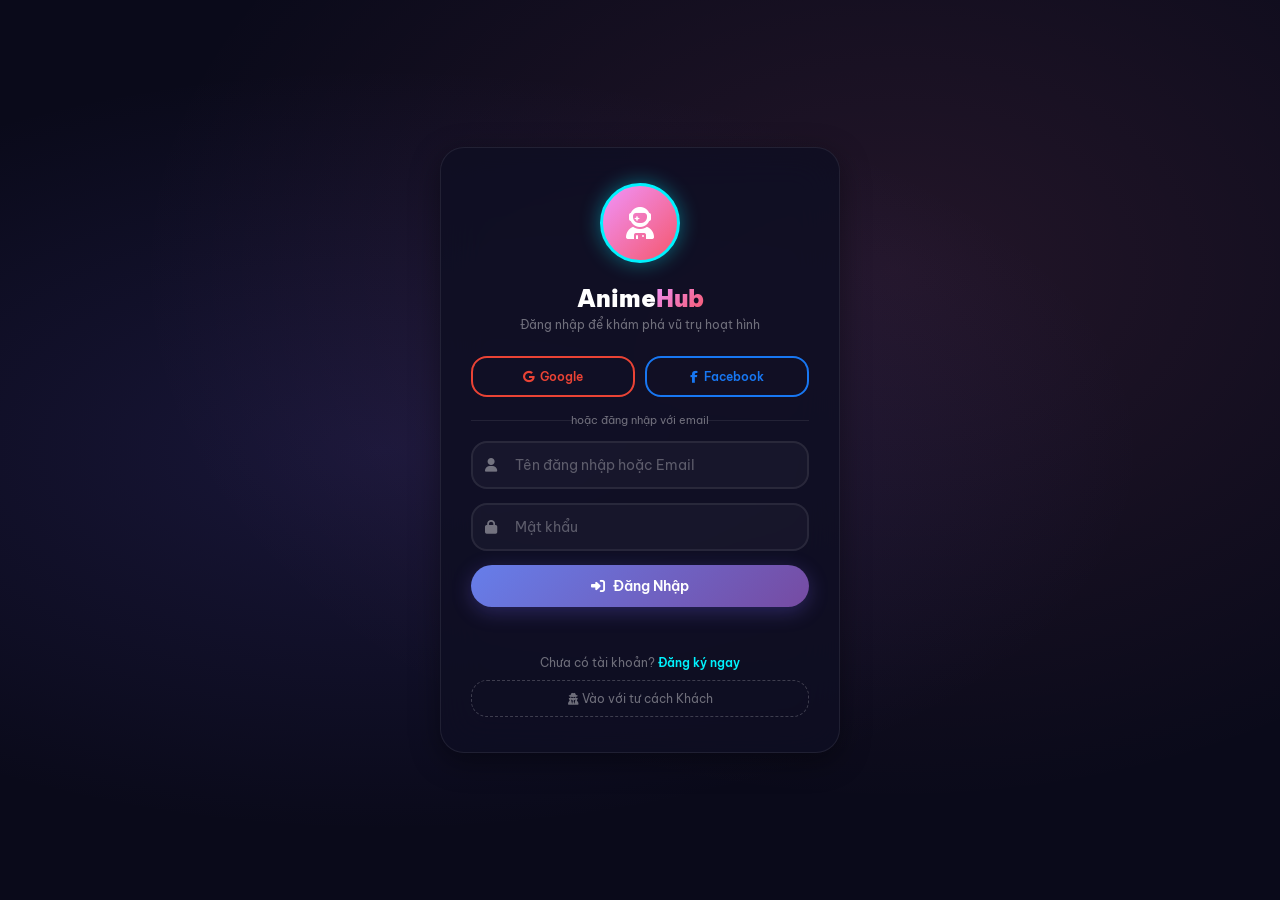
==== commit deead2ab: "Update index.html" ====
--- a/index.html
+++ b/index.html
@@ -15,214 +15,1018 @@
             --danger: #d63031;
             --warning: #fdcb6e;
             --dark: #0a0a1a;
-            --card: rgba(15,15,35,0.85);
-            --glass: rgba(255,255,255,0.04);
-            --border: rgba(255,255,255,0.08);
+            --card: rgba(15, 15, 35, 0.85);
+            --glass: rgba(255, 255, 255, 0.04);
+            --border: rgba(255, 255, 255, 0.08);
             --text: #fff;
-            --text2: rgba(255,255,255,0.7);
-            --text3: rgba(255,255,255,0.4);
+            --text2: rgba(255, 255, 255, 0.7);
+            --text3: rgba(255, 255, 255, 0.4);
             --grad1: linear-gradient(135deg, #667eea, #764ba2);
             --grad2: linear-gradient(135deg, #f093fb, #f5576c);
             --grad3: linear-gradient(135deg, #4facfe, #00f2fe);
-            --shadow: 0 8px 30px rgba(0,0,0,0.4);
-            --glow: 0 0 30px rgba(108,92,231,0.4);
+            --shadow: 0 8px 30px rgba(0, 0, 0, 0.4);
+            --glow: 0 0 25px rgba(108, 92, 231, 0.4);
             --radius: 16px;
             --radius-full: 50px;
             --trans: all 0.3s ease;
         }
-        *{margin:0;padding:0;box-sizing:border-box}
-        body{font-family:'Be Vietnam Pro',sans-serif;background:var(--dark);color:var(--text);min-height:100vh;overflow-x:hidden}
-        ::-webkit-scrollbar{width:4px}
-        ::-webkit-scrollbar-track{background:transparent}
-        ::-webkit-scrollbar-thumb{background:var(--grad1);border-radius:10px}
+
+        * {
+            margin: 0;
+            padding: 0;
+            box-sizing: border-box;
+        }
+
+        body {
+            font-family: 'Be Vietnam Pro', sans-serif;
+            background: var(--dark);
+            color: var(--text);
+            min-height: 100vh;
+            overflow-x: hidden;
+            -webkit-font-smoothing: antialiased;
+        }
+
+        ::-webkit-scrollbar { width: 4px; }
+        ::-webkit-scrollbar-track { background: transparent; }
+        ::-webkit-scrollbar-thumb { background: var(--grad1); border-radius: 10px; }
 
         /* ===== LOGIN PAGE ===== */
-        .login-page{display:flex;min-height:100vh;align-items:center;justify-content:center;padding:20px;background:radial-gradient(ellipse at 30% 50%,rgba(108,92,231,0.15) 0%,transparent 60%),radial-gradient(ellipse at 70% 30%,rgba(253,121,168,0.1) 0%,transparent 60%)}
-        .login-box{background:var(--card);backdrop-filter:blur(20px);border:1px solid var(--border);border-radius:24px;padding:35px 30px;width:400px;max-width:100%;box-shadow:var(--shadow);animation:fadeIn 0.5s ease}
-        @keyframes fadeIn{from{opacity:0;transform:translateY(20px)}to{opacity:1;transform:translateY(0)}}
-        .login-avatar{text-align:center;margin-bottom:20px}
-        .login-avatar img{width:80px;height:80px;border-radius:50%;object-fit:cover;border:3px solid var(--info);box-shadow:0 0 20px rgba(0,242,254,0.4)}
-        .login-avatar .avatar-fallback{width:80px;height:80px;border-radius:50%;background:var(--grad2);display:flex;align-items:center;justify-content:center;font-size:32px;margin:0 auto;border:3px solid var(--info)}
-        .login-title{text-align:center;font-size:22px;font-weight:800;margin-bottom:6px}
-        .login-subtitle{text-align:center;font-size:12px;color:var(--text3);margin-bottom:20px}
-        .form-group{margin-bottom:12px;position:relative}
-        .form-group i{position:absolute;left:14px;top:50%;transform:translateY(-50%);color:var(--text3);font-size:14px}
-        .form-input{width:100%;padding:12px 14px 12px 40px;border-radius:var(--radius);border:2px solid var(--border);background:rgba(255,255,255,0.03);color:var(--text);font-size:14px;font-family:inherit;outline:none;transition:var(--trans)}
-        .form-input:focus{border-color:var(--primary);box-shadow:var(--glow)}
-        .form-input::placeholder{color:rgba(255,255,255,0.3)}
-        .btn{display:inline-flex;align-items:center;justify-content:center;gap:8px;padding:11px 22px;border-radius:var(--radius-full);font-weight:600;font-size:14px;cursor:pointer;border:none;font-family:inherit;transition:var(--trans);color:var(--text);width:100%}
-        .btn-primary{background:var(--grad1);box-shadow:0 5px 20px rgba(108,92,231,0.3)}
-        .btn-primary:hover{transform:translateY(-2px);box-shadow:var(--glow)}
-        .btn-accent{background:var(--grad2)}
-        .btn-accent:hover{transform:translateY(-2px);box-shadow:0 0 30px rgba(253,121,168,0.4)}
-        .btn-outline{background:transparent;border:2px solid rgba(255,255,255,0.2);width:auto}
-        .btn-outline:hover{background:rgba(255,255,255,0.06);border-color:var(--text)}
-        .btn-sm{padding:6px 14px;font-size:12px;width:auto}
-        .btn-danger{background:var(--danger);width:auto}
-        .social-row{display:flex;gap:8px;margin-bottom:14px}
-        .social-btn{flex:1;padding:10px;border-radius:var(--radius);border:2px solid rgba(255,255,255,0.15);background:transparent;color:var(--text);font-weight:600;font-size:11px;cursor:pointer;transition:var(--trans);font-family:inherit;display:flex;align-items:center;justify-content:center;gap:6px}
-        .social-btn.google{border-color:#ea4335;color:#ea4335}
-        .social-btn.google:hover{background:#ea4335;color:#fff}
-        .social-btn.facebook{border-color:#1877f2;color:#1877f2}
-        .social-btn.facebook:hover{background:#1877f2;color:#fff}
-        .social-btn.guest{border-color:var(--info);color:var(--info)}
-        .social-btn.guest:hover{background:var(--grad3);color:#fff}
-        .divider{text-align:center;color:var(--text3);font-size:11px;margin:12px 0;position:relative}
-        .divider::before,.divider::after{content:'';position:absolute;top:50%;width:30%;height:1px;background:var(--border)}
-        .divider::before{left:0}.divider::after{right:0}
-        .msg{text-align:center;min-height:22px;margin-top:10px;font-size:12px;font-weight:500}
-        .msg.error{color:var(--danger)}.msg.success{color:var(--success)}.msg.info{color:var(--info)}
-        .switch-link{text-align:center;margin-top:12px;font-size:12px;color:var(--text3)}
-        .switch-link a{color:var(--info);cursor:pointer;text-decoration:none;font-weight:600}
-        .switch-link a:hover{text-decoration:underline}
-        .guest-link{width:100%;margin-top:10px;padding:8px;border-radius:var(--radius);border:1px dashed rgba(255,255,255,0.2);background:transparent;color:var(--text3);font-size:12px;cursor:pointer;transition:var(--trans);font-family:inherit}
-        .guest-link:hover{border-color:var(--info);color:var(--info)}
+        .login-page {
+            display: flex;
+            min-height: 100vh;
+            align-items: center;
+            justify-content: center;
+            padding: 20px;
+            background: radial-gradient(ellipse at 30% 50%, rgba(108, 92, 231, 0.15) 0%, transparent 60%),
+                        radial-gradient(ellipse at 70% 30%, rgba(253, 121, 168, 0.1) 0%, transparent 60%);
+        }
+
+        .login-card {
+            background: var(--card);
+            backdrop-filter: blur(20px);
+            -webkit-backdrop-filter: blur(20px);
+            border: 1px solid var(--border);
+            border-radius: 24px;
+            padding: 35px 30px;
+            width: 400px;
+            max-width: 100%;
+            box-shadow: var(--shadow);
+            animation: fadeSlideIn 0.5s ease;
+        }
+
+        @keyframes fadeSlideIn {
+            from { opacity: 0; transform: translateY(30px); }
+            to { opacity: 1; transform: translateY(0); }
+        }
+
+        .login-avatar {
+            text-align: center;
+            margin-bottom: 20px;
+        }
+
+        .login-avatar img {
+            width: 80px;
+            height: 80px;
+            border-radius: 50%;
+            object-fit: cover;
+            border: 3px solid var(--info);
+            box-shadow: 0 0 20px rgba(0, 242, 254, 0.4);
+        }
+
+        .login-avatar .avatar-fallback {
+            width: 80px;
+            height: 80px;
+            border-radius: 50%;
+            background: var(--grad2);
+            display: flex;
+            align-items: center;
+            justify-content: center;
+            font-size: 32px;
+            margin: 0 auto;
+            border: 3px solid var(--info);
+            box-shadow: 0 0 20px rgba(0, 242, 254, 0.4);
+        }
+
+        .login-title {
+            text-align: center;
+            font-size: 24px;
+            font-weight: 900;
+            margin-bottom: 4px;
+        }
+
+        .login-title span {
+            background: var(--grad2);
+            -webkit-background-clip: text;
+            -webkit-text-fill-color: transparent;
+        }
+
+        .login-subtitle {
+            text-align: center;
+            font-size: 12px;
+            color: var(--text3);
+            margin-bottom: 24px;
+        }
+
+        .form-group {
+            margin-bottom: 14px;
+            position: relative;
+        }
+
+        .form-group .input-icon {
+            position: absolute;
+            left: 14px;
+            top: 50%;
+            transform: translateY(-50%);
+            color: var(--text3);
+            font-size: 14px;
+            z-index: 1;
+            pointer-events: none;
+        }
+
+        .form-input {
+            width: 100%;
+            padding: 13px 14px 13px 42px;
+            border-radius: var(--radius);
+            border: 2px solid var(--border);
+            background: rgba(255, 255, 255, 0.03);
+            color: var(--text);
+            font-size: 14px;
+            font-family: inherit;
+            outline: none;
+            transition: var(--trans);
+        }
+
+        .form-input:focus {
+            border-color: var(--primary);
+            box-shadow: var(--glow);
+            background: rgba(255, 255, 255, 0.06);
+        }
+
+        .form-input::placeholder {
+            color: rgba(255, 255, 255, 0.3);
+        }
+
+        .btn {
+            display: inline-flex;
+            align-items: center;
+            justify-content: center;
+            gap: 8px;
+            padding: 12px 24px;
+            border-radius: var(--radius-full);
+            font-weight: 600;
+            font-size: 14px;
+            cursor: pointer;
+            border: none;
+            font-family: inherit;
+            transition: var(--trans);
+            color: var(--text);
+        }
+
+        .btn-block {
+            width: 100%;
+        }
+
+        .btn-primary {
+            background: var(--grad1);
+            box-shadow: 0 5px 20px rgba(108, 92, 231, 0.3);
+        }
+
+        .btn-primary:hover {
+            transform: translateY(-2px);
+            box-shadow: var(--glow);
+        }
+
+        .btn-accent {
+            background: var(--grad2);
+        }
+
+        .btn-accent:hover {
+            transform: translateY(-2px);
+            box-shadow: 0 0 25px rgba(253, 121, 168, 0.4);
+        }
+
+        .btn-outline {
+            background: transparent;
+            border: 2px solid rgba(255, 255, 255, 0.2);
+        }
+
+        .btn-outline:hover {
+            background: rgba(255, 255, 255, 0.06);
+            border-color: var(--text);
+        }
+
+        .btn-sm {
+            padding: 6px 14px;
+            font-size: 12px;
+        }
+
+        .btn-danger {
+            background: var(--danger);
+        }
+
+        .social-row {
+            display: flex;
+            gap: 10px;
+            margin-bottom: 16px;
+        }
+
+        .social-btn {
+            flex: 1;
+            padding: 11px 8px;
+            border-radius: var(--radius);
+            border: 2px solid rgba(255, 255, 255, 0.15);
+            background: transparent;
+            color: var(--text);
+            font-weight: 600;
+            font-size: 12px;
+            cursor: pointer;
+            transition: var(--trans);
+            font-family: inherit;
+            display: flex;
+            align-items: center;
+            justify-content: center;
+            gap: 6px;
+        }
+
+        .social-btn.google { border-color: #ea4335; color: #ea4335; }
+        .social-btn.google:hover { background: #ea4335; color: #fff; }
+        .social-btn.facebook { border-color: #1877f2; color: #1877f2; }
+        .social-btn.facebook:hover { background: #1877f2; color: #fff; }
+
+        .divider-text {
+            text-align: center;
+            color: var(--text3);
+            font-size: 11px;
+            margin: 14px 0;
+            position: relative;
+        }
+
+        .divider-text::before,
+        .divider-text::after {
+            content: '';
+            position: absolute;
+            top: 50%;
+            width: 30%;
+            height: 1px;
+            background: var(--border);
+        }
+
+        .divider-text::before { left: 0; }
+        .divider-text::after { right: 0; }
+
+        .msg-box {
+            text-align: center;
+            min-height: 22px;
+            margin-top: 12px;
+            font-size: 13px;
+            font-weight: 500;
+        }
+
+        .msg-box.error { color: var(--danger); }
+        .msg-box.success { color: var(--success); }
+
+        .switch-text {
+            text-align: center;
+            margin-top: 14px;
+            font-size: 12px;
+            color: var(--text3);
+        }
+
+        .switch-text a {
+            color: var(--info);
+            cursor: pointer;
+            text-decoration: none;
+            font-weight: 600;
+        }
+
+        .switch-text a:hover {
+            text-decoration: underline;
+        }
+
+        .guest-btn {
+            width: 100%;
+            margin-top: 10px;
+            padding: 10px;
+            border-radius: var(--radius);
+            border: 1px dashed rgba(255, 255, 255, 0.2);
+            background: transparent;
+            color: var(--text3);
+            font-size: 12px;
+            cursor: pointer;
+            transition: var(--trans);
+            font-family: inherit;
+        }
+
+        .guest-btn:hover {
+            border-color: var(--info);
+            color: var(--info);
+        }
 
         /* ===== MAIN APP ===== */
-        .app-page{display:none}
-        .app-page.active{display:block;animation:fadeIn 0.3s ease}
-        .navbar{position:sticky;top:0;z-index:100;background:rgba(5,5,16,0.9);backdrop-filter:blur(20px);border-bottom:1px solid var(--border);padding:8px 20px}
-        .navbar-inner{max-width:1400px;margin:0 auto;display:flex;align-items:center;justify-content:space-between;gap:12px}
-        .brand{font-size:20px;font-weight:900;cursor:pointer;background:var(--grad2);-webkit-background-clip:text;-webkit-text-fill-color:transparent}
-        .brand i{font-size:24px}
-        .nav-links{display:flex;gap:4px;flex-wrap:wrap}
-        .nav-btn{padding:7px 14px;border-radius:var(--radius-full);cursor:pointer;font-weight:500;font-size:12px;transition:var(--trans);color:var(--text2);border:none;background:none;font-family:inherit}
-        .nav-btn:hover{background:var(--glass);color:var(--text)}
-        .nav-btn.active{background:var(--grad1);color:var(--text)}
-        .app-layout{display:flex;min-height:calc(100vh - 52px)}
-        .sidebar{width:220px;flex-shrink:0;background:rgba(10,10,26,0.6);backdrop-filter:blur(15px);border-right:1px solid var(--border);padding:15px 0;position:sticky;top:52px;height:calc(100vh - 52px);overflow-y:auto}
-        .sidebar-section{margin-bottom:16px}
-        .sidebar-label{padding:0 20px 8px;font-size:9px;font-weight:700;text-transform:uppercase;letter-spacing:2px;color:var(--text3)}
-        .sidebar-item{display:flex;align-items:center;gap:8px;padding:9px 20px;margin:2px 8px;border-radius:12px;cursor:pointer;transition:var(--trans);color:var(--text2);font-size:12px;font-weight:500;border:none;background:none;width:calc(100% - 16px);text-align:left;font-family:inherit}
-        .sidebar-item:hover{background:var(--glass);color:var(--text)}
-        .sidebar-item.active{background:var(--grad1);color:var(--text)}
-        .main-content{flex:1;padding:20px;max-width:calc(100% - 220px)}
-        .page-content{display:none;animation:fadeIn 0.3s ease}
-        .page-content.active{display:block}
+        .app-page {
+            display: none;
+            min-height: 100vh;
+        }
+
+        .app-page.active {
+            display: flex;
+            flex-direction: column;
+        }
+
+        .navbar {
+            position: sticky;
+            top: 0;
+            z-index: 100;
+            background: rgba(5, 5, 16, 0.9);
+            backdrop-filter: blur(20px);
+            -webkit-backdrop-filter: blur(20px);
+            border-bottom: 1px solid var(--border);
+            padding: 0;
+        }
+
+        .navbar-inner {
+            max-width: 1400px;
+            margin: 0 auto;
+            padding: 10px 20px;
+            display: flex;
+            align-items: center;
+            justify-content: space-between;
+            gap: 15px;
+        }
+
+        .brand {
+            font-size: 22px;
+            font-weight: 900;
+            cursor: pointer;
+            background: var(--grad2);
+            -webkit-background-clip: text;
+            -webkit-text-fill-color: transparent;
+            display: flex;
+            align-items: center;
+            gap: 8px;
+            user-select: none;
+        }
+
+        .brand i {
+            font-size: 26px;
+            background: none;
+            -webkit-text-fill-color: var(--accent);
+        }
+
+        .nav-links {
+            display: flex;
+            gap: 4px;
+            flex-wrap: wrap;
+        }
+
+        .nav-btn {
+            padding: 8px 16px;
+            border-radius: var(--radius-full);
+            cursor: pointer;
+            font-weight: 500;
+            font-size: 13px;
+            transition: var(--trans);
+            color: var(--text2);
+            border: none;
+            background: none;
+            font-family: inherit;
+            display: flex;
+            align-items: center;
+            gap: 6px;
+        }
+
+        .nav-btn:hover {
+            background: var(--glass);
+            color: var(--text);
+        }
+
+        .nav-btn.active {
+            background: var(--grad1);
+            color: var(--text);
+        }
+
+        .nav-right {
+            display: flex;
+            align-items: center;
+            gap: 10px;
+        }
+
+        .user-info {
+            display: flex;
+            align-items: center;
+            gap: 8px;
+            font-size: 13px;
+        }
+
+        .user-avatar {
+            width: 34px;
+            height: 34px;
+            border-radius: 50%;
+            background: var(--grad2);
+            display: flex;
+            align-items: center;
+            justify-content: center;
+            font-size: 16px;
+        }
+
+        .admin-badge {
+            background: var(--grad2);
+            padding: 2px 8px;
+            border-radius: 10px;
+            font-size: 10px;
+            font-weight: 700;
+        }
+
+        .app-layout {
+            display: flex;
+            flex: 1;
+        }
+
+        .sidebar {
+            width: 220px;
+            flex-shrink: 0;
+            background: rgba(10, 10, 26, 0.6);
+            backdrop-filter: blur(15px);
+            -webkit-backdrop-filter: blur(15px);
+            border-right: 1px solid var(--border);
+            padding: 15px 0;
+            position: sticky;
+            top: 56px;
+            height: calc(100vh - 56px);
+            overflow-y: auto;
+        }
+
+        .sidebar-section {
+            margin-bottom: 18px;
+        }
+
+        .sidebar-label {
+            padding: 0 20px 8px;
+            font-size: 9px;
+            font-weight: 700;
+            text-transform: uppercase;
+            letter-spacing: 2px;
+            color: var(--text3);
+        }
+
+        .sidebar-item {
+            display: flex;
+            align-items: center;
+            gap: 8px;
+            padding: 9px 20px;
+            margin: 2px 8px;
+            border-radius: 12px;
+            cursor: pointer;
+            transition: var(--trans);
+            color: var(--text2);
+            font-size: 12px;
+            font-weight: 500;
+            border: none;
+            background: none;
+            width: calc(100% - 16px);
+            text-align: left;
+            font-family: inherit;
+        }
+
+        .sidebar-item:hover {
+            background: var(--glass);
+            color: var(--text);
+        }
+
+        .sidebar-item.active {
+            background: var(--grad1);
+            color: var(--text);
+        }
+
+        .sidebar-item i {
+            width: 16px;
+            text-align: center;
+        }
+
+        .main-content {
+            flex: 1;
+            padding: 20px;
+            max-width: calc(100% - 220px);
+            min-width: 0;
+        }
+
+        .page-content {
+            display: none;
+            animation: fadeSlideIn 0.3s ease;
+        }
+
+        .page-content.active {
+            display: block;
+        }
 
         /* Hero */
-        .hero{text-align:center;padding:30px 15px}
-        .hero h1{font-size:clamp(24px,4vw,40px);font-weight:900;margin-bottom:6px}
-        .hero h1 span{background:var(--grad2);-webkit-background-clip:text;-webkit-text-fill-color:transparent}
-        .hero p{font-size:14px;color:var(--text3);margin-bottom:18px}
-        .search-box{max-width:450px;margin:0 auto;position:relative}
-        .search-box input{width:100%;padding:12px 45px 12px 18px;border-radius:var(--radius-full);font-size:13px;background:var(--card);border:2px solid var(--border);color:var(--text);font-family:inherit;outline:none;transition:var(--trans)}
-        .search-box input:focus{border-color:var(--primary);box-shadow:var(--glow)}
-        .search-box button{position:absolute;right:4px;top:4px;width:34px;height:34px;border-radius:50%;background:var(--grad1);border:none;color:var(--text);cursor:pointer;transition:var(--trans)}
-        .search-box button:hover{transform:scale(1.1)}
+        .hero {
+            text-align: center;
+            padding: 30px 15px 20px;
+        }
+
+        .hero h1 {
+            font-size: clamp(26px, 4vw, 42px);
+            font-weight: 900;
+            margin-bottom: 6px;
+        }
+
+        .hero h1 span {
+            background: var(--grad2);
+            -webkit-background-clip: text;
+            -webkit-text-fill-color: transparent;
+        }
+
+        .hero p {
+            font-size: 14px;
+            color: var(--text3);
+            margin-bottom: 20px;
+        }
+
+        .search-box {
+            max-width: 450px;
+            margin: 0 auto;
+            position: relative;
+        }
+
+        .search-box input {
+            width: 100%;
+            padding: 12px 45px 12px 18px;
+            border-radius: var(--radius-full);
+            font-size: 13px;
+            background: var(--card);
+            border: 2px solid var(--border);
+            color: var(--text);
+            font-family: inherit;
+            outline: none;
+            transition: var(--trans);
+        }
+
+        .search-box input:focus {
+            border-color: var(--primary);
+            box-shadow: var(--glow);
+        }
+
+        .search-box button {
+            position: absolute;
+            right: 4px;
+            top: 4px;
+            width: 34px;
+            height: 34px;
+            border-radius: 50%;
+            background: var(--grad1);
+            border: none;
+            color: var(--text);
+            cursor: pointer;
+            transition: var(--trans);
+            display: flex;
+            align-items: center;
+            justify-content: center;
+        }
+
+        .search-box button:hover {
+            transform: scale(1.1);
+        }
+
+        /* Section */
+        .section-title {
+            font-size: 18px;
+            font-weight: 700;
+            margin-bottom: 14px;
+            display: flex;
+            align-items: center;
+            gap: 8px;
+        }
+
+        .section-title::before {
+            content: '';
+            width: 3px;
+            height: 20px;
+            background: var(--grad2);
+            border-radius: 2px;
+        }
 
         /* Movie Grid */
-        .section-title{font-size:18px;font-weight:700;margin-bottom:14px;display:flex;align-items:center;gap:8px}
-        .section-title::before{content:'';width:3px;height:20px;background:var(--grad2);border-radius:2px}
-        .movies-grid{display:grid;grid-template-columns:repeat(auto-fill,minmax(180px,1fr));gap:14px}
-        .movie-card{background:var(--card);backdrop-filter:blur(10px);border:1px solid var(--border);border-radius:var(--radius);overflow:hidden;cursor:pointer;transition:var(--trans)}
-        .movie-card:hover{transform:translateY(-6px);border-color:rgba(108,92,231,0.4);box-shadow:0 15px 40px rgba(0,0,0,0.4)}
-        .movie-poster{width:100%;aspect-ratio:2/3;background:var(--grad1);display:flex;align-items:center;justify-content:center;font-size:50px;position:relative}
-        .movie-quality{position:absolute;top:6px;right:6px;background:var(--accent);padding:2px 7px;border-radius:var(--radius-full);font-size:9px;font-weight:700}
-        .movie-ep-count{position:absolute;bottom:6px;left:6px;background:rgba(0,0,0,0.7);padding:2px 7px;border-radius:var(--radius-full);font-size:9px}
-        .movie-info{padding:10px 12px}
-        .movie-title{font-size:13px;font-weight:700;white-space:nowrap;overflow:hidden;text-overflow:ellipsis}
-        .movie-meta{font-size:10px;color:var(--text3);margin-top:3px}
+        .movies-grid {
+            display: grid;
+            grid-template-columns: repeat(auto-fill, minmax(180px, 1fr));
+            gap: 14px;
+        }
+
+        .movie-card {
+            background: var(--card);
+            backdrop-filter: blur(10px);
+            -webkit-backdrop-filter: blur(10px);
+            border: 1px solid var(--border);
+            border-radius: var(--radius);
+            overflow: hidden;
+            cursor: pointer;
+            transition: var(--trans);
+        }
+
+        .movie-card:hover {
+            transform: translateY(-6px);
+            border-color: rgba(108, 92, 231, 0.4);
+            box-shadow: 0 15px 40px rgba(0, 0, 0, 0.4);
+        }
+
+        .movie-poster {
+            width: 100%;
+            aspect-ratio: 2/3;
+            background: var(--grad1);
+            display: flex;
+            align-items: center;
+            justify-content: center;
+            font-size: 50px;
+            position: relative;
+        }
+
+        .movie-quality {
+            position: absolute;
+            top: 6px;
+            right: 6px;
+            background: var(--accent);
+            padding: 2px 7px;
+            border-radius: var(--radius-full);
+            font-size: 9px;
+            font-weight: 700;
+        }
+
+        .movie-ep-count {
+            position: absolute;
+            bottom: 6px;
+            left: 6px;
+            background: rgba(0, 0, 0, 0.7);
+            padding: 2px 7px;
+            border-radius: var(--radius-full);
+            font-size: 9px;
+        }
+
+        .movie-info {
+            padding: 10px 12px;
+        }
+
+        .movie-title {
+            font-size: 13px;
+            font-weight: 700;
+            white-space: nowrap;
+            overflow: hidden;
+            text-overflow: ellipsis;
+        }
+
+        .movie-meta {
+            font-size: 10px;
+            color: var(--text3);
+            margin-top: 3px;
+        }
+
+        .movie-tag {
+            display: inline-block;
+            padding: 2px 8px;
+            border-radius: var(--radius-full);
+            font-size: 9px;
+            background: rgba(108, 92, 231, 0.2);
+            color: var(--text2);
+            margin-top: 4px;
+        }
 
         /* Admin */
-        .admin-grid{display:grid;grid-template-columns:repeat(auto-fit,minmax(280px,1fr));gap:14px;margin-bottom:14px}
-        .admin-card{background:var(--card);border:1px solid var(--border);border-radius:var(--radius);padding:18px}
-        .admin-card h3{font-size:15px;font-weight:700;margin-bottom:14px;padding-bottom:10px;border-bottom:1px solid var(--border)}
-        table{width:100%;border-collapse:collapse;font-size:12px}
-        th{padding:8px;text-align:left;border-bottom:2px solid var(--border);font-size:10px;text-transform:uppercase;letter-spacing:1px;color:var(--text3);font-weight:700}
-        td{padding:7px 8px;border-bottom:1px solid var(--border)}
-        .episode-grid{display:grid;grid-template-columns:repeat(auto-fill,minmax(45px,1fr));gap:5px;margin-top:10px}
-        .ep-btn{padding:7px 5px;border-radius:8px;cursor:pointer;text-align:center;font-size:11px;font-weight:600;border:1px solid var(--border);background:var(--glass);color:var(--text2);font-family:inherit;transition:var(--trans)}
-        .ep-btn:hover{background:var(--glass);color:var(--text);border-color:var(--primary)}
-        .ep-btn.active{background:var(--grad1);color:var(--text);border-color:transparent}
+        .admin-grid {
+            display: grid;
+            grid-template-columns: repeat(auto-fit, minmax(280px, 1fr));
+            gap: 14px;
+            margin-bottom: 14px;
+        }
+
+        .admin-card {
+            background: var(--card);
+            border: 1px solid var(--border);
+            border-radius: var(--radius);
+            padding: 18px;
+        }
+
+        .admin-card h3 {
+            font-size: 15px;
+            font-weight: 700;
+            margin-bottom: 14px;
+            padding-bottom: 10px;
+            border-bottom: 1px solid var(--border);
+            display: flex;
+            align-items: center;
+            gap: 8px;
+        }
+
+        .form-label {
+            display: block;
+            margin-bottom: 4px;
+            font-size: 10px;
+            font-weight: 600;
+            color: var(--text3);
+            text-transform: uppercase;
+            letter-spacing: 0.5px;
+        }
+
+        table {
+            width: 100%;
+            border-collapse: collapse;
+            font-size: 12px;
+        }
+
+        th {
+            padding: 8px;
+            text-align: left;
+            border-bottom: 2px solid var(--border);
+            font-size: 10px;
+            text-transform: uppercase;
+            letter-spacing: 1px;
+            color: var(--text3);
+            font-weight: 700;
+        }
+
+        td {
+            padding: 7px 8px;
+            border-bottom: 1px solid var(--border);
+        }
+
+        .episode-grid {
+            display: grid;
+            grid-template-columns: repeat(auto-fill, minmax(45px, 1fr));
+            gap: 5px;
+            margin-top: 10px;
+        }
+
+        .ep-btn {
+            padding: 7px 5px;
+            border-radius: 8px;
+            cursor: pointer;
+            text-align: center;
+            font-size: 11px;
+            font-weight: 600;
+            border: 1px solid var(--border);
+            background: var(--glass);
+            color: var(--text2);
+            font-family: inherit;
+            transition: var(--trans);
+        }
+
+        .ep-btn:hover {
+            background: rgba(255, 255, 255, 0.1);
+            color: var(--text);
+            border-color: var(--primary);
+        }
+
+        .ep-btn.active {
+            background: var(--grad1);
+            color: var(--text);
+            border-color: transparent;
+        }
 
         /* Player */
-        .player-frame{position:relative;padding-bottom:56.25%;height:0;overflow:hidden;border-radius:var(--radius);background:#000;margin-bottom:14px}
-        .player-frame iframe{position:absolute;top:0;left:0;width:100%;height:100%;border:none;border-radius:var(--radius)}
-        .player-info{background:var(--card);border:1px solid var(--border);border-radius:var(--radius);padding:18px}
-        .player-info h2{font-size:18px;margin-bottom:6px}
+        .player-frame {
+            position: relative;
+            padding-bottom: 56.25%;
+            height: 0;
+            overflow: hidden;
+            border-radius: var(--radius);
+            background: #000;
+            margin-bottom: 14px;
+        }
+
+        .player-frame iframe {
+            position: absolute;
+            top: 0;
+            left: 0;
+            width: 100%;
+            height: 100%;
+            border: none;
+            border-radius: var(--radius);
+        }
+
+        .player-info {
+            background: var(--card);
+            border: 1px solid var(--border);
+            border-radius: var(--radius);
+            padding: 18px;
+        }
+
+        .player-info h2 {
+            font-size: 18px;
+            margin-bottom: 6px;
+        }
 
         /* Toast */
-        .toast-container{position:fixed;top:15px;right:15px;z-index:9999;display:flex;flex-direction:column;gap:6px}
-        .toast{padding:10px 16px;border-radius:12px;color:#fff;font-weight:600;font-size:12px;backdrop-filter:blur(20px);border:1px solid rgba(255,255,255,0.2);display:flex;align-items:center;gap:6px;animation:slideIn 0.3s ease}
-        .toast.success{background:rgba(0,184,148,0.9)}.toast.error{background:rgba(214,48,49,0.9)}.toast.info{background:rgba(108,92,231,0.9)}
-        .toast.removing{animation:slideOut 0.3s ease forwards}
-        @keyframes slideIn{from{transform:translateX(300px);opacity:0}to{transform:translateX(0);opacity:1}}
-        @keyframes slideOut{to{transform:translateX(300px);opacity:0}}
-
-        @media(max-width:768px){.sidebar{display:none}.main-content{max-width:100%;padding:10px}.movies-grid{grid-template-columns:repeat(auto-fill,minmax(130px,1fr));gap:10px}.movie-poster{font-size:40px}.nav-links{display:none}}
+        .toast-container {
+            position: fixed;
+            top: 15px;
+            right: 15px;
+            z-index: 9999;
+            display: flex;
+            flex-direction: column;
+            gap: 6px;
+            pointer-events: none;
+        }
+
+        .toast {
+            padding: 10px 16px;
+            border-radius: 12px;
+            color: #fff;
+            font-weight: 600;
+            font-size: 12px;
+            backdrop-filter: blur(20px);
+            border: 1px solid rgba(255, 255, 255, 0.2);
+            display: flex;
+            align-items: center;
+            gap: 6px;
+            animation: slideIn 0.3s ease;
+            pointer-events: auto;
+        }
+
+        .toast.success { background: rgba(0, 184, 148, 0.9); }
+        .toast.error { background: rgba(214, 48, 49, 0.9); }
+        .toast.info { background: rgba(108, 92, 231, 0.9); }
+        .toast.removing { animation: slideOut 0.3s ease forwards; }
+
+        @keyframes slideIn {
+            from { transform: translateX(300px); opacity: 0; }
+            to { transform: translateX(0); opacity: 1; }
+        }
+
+        @keyframes slideOut {
+            to { transform: translateX(300px); opacity: 0; }
+        }
+
+        /* Empty state */
+        .empty-state {
+            text-align: center;
+            padding: 40px;
+            color: var(--text3);
+            font-size: 13px;
+            grid-column: 1 / -1;
+        }
+
+        /* Episode manage row */
+        .ep-manage-row {
+            display: flex;
+            gap: 8px;
+            margin-bottom: 6px;
+            align-items: center;
+            flex-wrap: wrap;
+        }
+
+        .ep-manage-row strong {
+            min-width: 60px;
+            font-size: 12px;
+        }
+
+        .ep-manage-row input {
+            flex: 1;
+            min-width: 120px;
+            padding: 6px 10px;
+            border-radius: 8px;
+            border: 1px solid var(--border);
+            background: rgba(255, 255, 255, 0.04);
+            color: var(--text);
+            font-size: 12px;
+            font-family: inherit;
+            outline: none;
+        }
+
+        .ep-manage-row input:focus {
+            border-color: var(--primary);
+        }
+
+        /* Responsive */
+        @media (max-width: 768px) {
+            .sidebar { display: none; }
+            .main-content { max-width: 100%; padding: 10px; }
+            .movies-grid { grid-template-columns: repeat(auto-fill, minmax(130px, 1fr)); gap: 10px; }
+            .movie-poster { font-size: 40px; }
+            .nav-links { display: none; }
+            .admin-grid { grid-template-columns: 1fr; }
+        }
     </style>
 </head>
 <body>
 
     <!-- ==================== LOGIN PAGE ==================== -->
-    <div class="login-page" id="loginPage">
-        <div class="login-box">
+    <div id="loginPage" class="login-page">
+        <div class="login-card">
+            <!-- Avatar -->
             <div class="login-avatar">
-                <img src="https://i.postimg.cc/6qXjHTp4/1B1FBB0B-7DC3-4E87-A94B-F8AFDB957689.png" alt="Avatar" id="avatarImg" onerror="this.style.display='none';document.getElementById('avatarFall').style.display='flex'">
-                <div class="avatar-fallback" id="avatarFall" style="display:none"><i class="fas fa-user-astronaut"></i></div>
+                <img src="https://i.postimg.cc/6qXjHTp4/1B1FBB0B-7DC3-4E87-A94B-F8AFDB957689.png" 
+                     alt="Avatar" 
+                     id="avatarImg"
+                     onerror="this.style.display='none';document.getElementById('avatarFall').style.display='flex'">
+                <div class="avatar-fallback" id="avatarFall" style="display:none">
+                    <i class="fas fa-user-astronaut"></i>
+                </div>
             </div>
-            <h2 class="login-title">AnimeHub</h2>
+
+            <h2 class="login-title">Anime<span>Hub</span></h2>
             <p class="login-subtitle">Đăng nhập để khám phá vũ trụ hoạt hình</p>
 
             <!-- Login Form -->
             <div id="formLogin">
                 <div class="social-row">
-                    <button class="social-btn google" onclick="socialLogin('google')"><i class="fab fa-google"></i> Google</button>
-                    <button class="social-btn facebook" onclick="socialLogin('facebook')"><i class="fab fa-facebook-f"></i> Facebook</button>
-                </div>
-                <div class="divider">hoặc</div>
-                <form onsubmit="return handleLogin(event)">
-                    <div class="form-group"><i class="fas fa-user"></i><input type="text" class="form-input" id="loginUser" placeholder="Tên đăng nhập hoặc Email" required></div>
-                    <div class="form-group"><i class="fas fa-lock"></i><input type="password" class="form-input" id="loginPass" placeholder="Mật khẩu" required></div>
-                    <button type="submit" class="btn btn-primary">Đăng Nhập</button>
+                    <button class="social-btn google" onclick="socialLogin('google')">
+                        <i class="fab fa-google"></i> Google
+                    </button>
+                    <button class="social-btn facebook" onclick="socialLogin('facebook')">
+                        <i class="fab fa-facebook-f"></i> Facebook
+                    </button>
+                </div>
+                
+                <div class="divider-text">hoặc đăng nhập với email</div>
+                
+                <form onsubmit="return handleLogin(event)" autocomplete="off">
+                    <div class="form-group">
+                        <i class="fas fa-user input-icon"></i>
+                        <input type="text" class="form-input" id="loginUser" placeholder="Tên đăng nhập hoặc Email" required>
+                    </div>
+                    <div class="form-group">
+                        <i class="fas fa-lock input-icon"></i>
+                        <input type="password" class="form-input" id="loginPass" placeholder="Mật khẩu" required>
+                    </div>
+                    <button type="submit" class="btn btn-primary btn-block">
+                        <i class="fas fa-sign-in-alt"></i> Đăng Nhập
+                    </button>
                 </form>
-                <div class="msg" id="loginMsg"></div>
-                <p class="switch-link">Chưa có tài khoản? <a onclick="showRegister()">Đăng ký</a></p>
-                <button class="guest-link" onclick="guestLogin()"><i class="fas fa-user-secret"></i> Vào với tư cách Khách</button>
+                
+                <div class="msg-box" id="loginMsg"></div>
+                
+                <p class="switch-text">
+                    Chưa có tài khoản? <a onclick="showRegisterForm()">Đăng ký ngay</a>
+                </p>
+                
+                <button class="guest-btn" onclick="guestLogin()">
+                    <i class="fas fa-user-secret"></i> Vào với tư cách Khách
+                </button>
             </div>
 
             <!-- Register Form -->
             <div id="formRegister" style="display:none">
-                <form onsubmit="return handleRegister(event)">
-                    <div class="form-group"><i class="fas fa-user"></i><input type="text" class="form-input" id="regName" placeholder="Tên hiển thị" required></div>
-                    <div class="form-group"><i class="fas fa-envelope"></i><input type="email" class="form-input" id="regEmail" placeholder="Email" required></div>
-                    <div class="form-group"><i class="fas fa-lock"></i><input type="password" class="form-input" id="regPass" placeholder="Mật khẩu (4+ ký tự)" minlength="4" required></div>
-                    <div class="form-group"><i class="fas fa-check-circle"></i><input type="password" class="form-input" id="regConfirm" placeholder="Xác nhận mật khẩu" required></div>
-                    <button type="submit" class="btn btn-accent">Tạo Tài Khoản</button>
+                <form onsubmit="return handleRegister(event)" autocomplete="off">
+                    <div class="form-group">
+                        <i class="fas fa-user input-icon"></i>
+                        <input type="text" class="form-input" id="regName" placeholder="Tên hiển thị" required>
+                    </div>
+                    <div class="form-group">
+                        <i class="fas fa-envelope input-icon"></i>
+                        <input type="email" class="form-input" id="regEmail" placeholder="Email" required>
+                    </div>
+                    <div class="form-group">
+                        <i class="fas fa-lock input-icon"></i>
+                        <input type="password" class="form-input" id="regPass" placeholder="Mật khẩu (tối thiểu 4 ký tự)" minlength="4" required>
+                    </div>
+                    <div class="form-group">
+                        <i class="fas fa-check-circle input-icon"></i>
+                        <input type="password" class="form-input" id="regConfirm" placeholder="Xác nhận mật khẩu" required>
+                    </div>
+                    <button type="submit" class="btn btn-accent btn-block">
+                        <i class="fas fa-user-plus"></i> Tạo Tài Khoản
+                    </button>
                 </form>
-                <div class="msg" id="regMsg"></div>
-                <p class="switch-link">Đã có tài khoản? <a onclick="showLogin()">Đăng nhập</a></p>
+                
+                <div class="msg-box" id="regMsg"></div>
+                
+                <p class="switch-text">
+                    Đã có tài khoản? <a onclick="showLoginForm()">Đăng nhập</a>
+                </p>
             </div>
         </div>
     </div>
 
     <!-- ==================== MAIN APP ==================== -->
-    <div class="app-page" id="appPage">
+    <div id="appPage" class="app-page">
+        <!-- Navbar -->
         <nav class="navbar">
             <div class="navbar-inner">
-                <div class="brand" onclick="navigate('home')"><i class="fas fa-play-circle"></i> AnimeHub</div>
+                <div class="brand" onclick="navigate('home')">
+                    <i class="fas fa-play-circle"></i> AnimeHub
+                </div>
                 <div class="nav-links">
                     <button class="nav-btn active" onclick="navigate('home')"><i class="fas fa-home"></i> Trang Chủ</button>
                     <button class="nav-btn" onclick="navigate('explore')"><i class="fas fa-compass"></i> Khám Phá</button>
                     <button class="nav-btn" onclick="navigate('trending')"><i class="fas fa-fire"></i> Thịnh Hành</button>
                     <button class="nav-btn" onclick="navigate('newest')"><i class="fas fa-clock"></i> Mới Nhất</button>
                 </div>
-                <div id="navRight"></div>
+                <div class="nav-right" id="navRight"></div>
             </div>
         </nav>
 
+        <!-- Layout -->
         <div class="app-layout">
+            <!-- Sidebar -->
             <aside class="sidebar" id="sidebar">
                 <div class="sidebar-section">
-                    <div class="sidebar-label">Menu</div>
+                    <div class="sidebar-label">Khám Phá</div>
                     <button class="sidebar-item active" onclick="navigate('home')"><i class="fas fa-home"></i> Trang Chủ</button>
                     <button class="sidebar-item" onclick="navigate('explore')"><i class="fas fa-compass"></i> Khám Phá</button>
                     <button class="sidebar-item" onclick="navigate('trending')"><i class="fas fa-fire"></i> Thịnh Hành</button>
                     <button class="sidebar-item" onclick="navigate('newest')"><i class="fas fa-clock"></i> Mới Nhất</button>
                 </div>
                 <div class="sidebar-section" id="sidebarAdmin" style="display:none">
-                    <div class="sidebar-label">Admin</div>
+                    <div class="sidebar-label">Quản Trị</div>
                     <button class="sidebar-item" onclick="navigate('admin')"><i class="fas fa-crown"></i> Admin Panel</button>
                     <button class="sidebar-item" onclick="navigate('adminMovies')"><i class="fas fa-film"></i> Quản Lý Phim</button>
                     <button class="sidebar-item" onclick="navigate('adminUsers')"><i class="fas fa-users"></i> Dữ Liệu Users</button>
@@ -230,112 +1034,232 @@
                 <div class="sidebar-section">
                     <div class="sidebar-label">Cá Nhân</div>
                     <button class="sidebar-item" onclick="navigate('settings')"><i class="fas fa-cog"></i> Cài Đặt</button>
-                    <button class="sidebar-item" onclick="navigate('history')"><i class="fas fa-history"></i> Lịch Sử</button>
+                    <button class="sidebar-item" onclick="navigate('history')"><i class="fas fa-history"></i> Lịch Sử Xem</button>
                     <button class="sidebar-item" onclick="navigate('favorites')"><i class="fas fa-heart"></i> Yêu Thích</button>
                 </div>
             </aside>
 
+            <!-- Main Content -->
             <main class="main-content">
                 <!-- HOME -->
                 <div class="page-content active" id="page-home">
                     <div class="hero">
                         <h1>Vũ Trụ <span>Hoạt Hình</span></h1>
-                        <p>Xem phim hoạt hình online chất lượng cao</p>
-                        <div class="search-box"><input type="text" id="heroSearch" placeholder="Tìm kiếm phim..." onkeydown="if(event.key==='Enter')searchMovies()"><button onclick="searchMovies()"><i class="fas fa-search"></i></button></div>
+                        <p>Xem phim hoạt hình online chất lượng cao, cập nhật liên tục</p>
+                        <div class="search-box">
+                            <input type="text" id="heroSearch" placeholder="Tìm kiếm phim yêu thích..." onkeydown="if(event.key==='Enter')searchMovies()">
+                            <button onclick="searchMovies()"><i class="fas fa-search"></i></button>
+                        </div>
                     </div>
                     <h3 class="section-title">Mới Cập Nhật</h3>
                     <div class="movies-grid" id="homeNewest"></div>
-                    <h3 class="section-title" style="margin-top:18px">Thịnh Hành</h3>
+                    <h3 class="section-title" style="margin-top:20px">Thịnh Hành</h3>
                     <div class="movies-grid" id="homeTrending"></div>
                 </div>
+
                 <!-- EXPLORE -->
                 <div class="page-content" id="page-explore">
                     <h3 class="section-title">Khám Phá</h3>
                     <div style="display:flex;flex-wrap:wrap;gap:6px;margin-bottom:14px" id="exploreFilters"></div>
                     <div class="movies-grid" id="exploreGrid"></div>
                 </div>
+
                 <!-- TRENDING -->
-                <div class="page-content" id="page-trending"><h3 class="section-title">Thịnh Hành</h3><div class="movies-grid" id="trendingGrid"></div></div>
+                <div class="page-content" id="page-trending">
+                    <h3 class="section-title">Thịnh Hành Nhất</h3>
+                    <div class="movies-grid" id="trendingGrid"></div>
+                </div>
+
                 <!-- NEWEST -->
-                <div class="page-content" id="page-newest"><h3 class="section-title">Mới Nhất</h3><div class="movies-grid" id="newestGrid"></div></div>
+                <div class="page-content" id="page-newest">
+                    <h3 class="section-title">Mới Nhất</h3>
+                    <div class="movies-grid" id="newestGrid"></div>
+                </div>
+
                 <!-- HISTORY -->
-                <div class="page-content" id="page-history"><h3 class="section-title">Lịch Sử Xem</h3><div class="movies-grid" id="historyGrid"></div></div>
+                <div class="page-content" id="page-history">
+                    <h3 class="section-title">Lịch Sử Xem</h3>
+                    <div class="movies-grid" id="historyGrid"></div>
+                </div>
+
                 <!-- FAVORITES -->
-                <div class="page-content" id="page-favorites"><h3 class="section-title">Yêu Thích</h3><div class="movies-grid" id="favoritesGrid"></div></div>
+                <div class="page-content" id="page-favorites">
+                    <h3 class="section-title">Phim Yêu Thích</h3>
+                    <div class="movies-grid" id="favoritesGrid"></div>
+                </div>
+
                 <!-- ADMIN -->
                 <div class="page-content" id="page-admin">
-                    <h3 class="section-title">Admin Dashboard</h3>
+                    <h3 class="section-title">👑 Admin Dashboard</h3>
                     <div class="admin-grid">
-                        <div class="admin-card"><h3>Thêm Phim</h3><div class="form-group"><label style="font-size:10px;color:var(--text3);display:block;margin-bottom:4px">Tên Phim</label><input type="text" class="form-input" id="admTitle" style="padding:10px 14px"></div><div class="form-group"><label style="font-size:10px;color:var(--text3);display:block;margin-bottom:4px">Thể Loại</label><select class="form-input" id="admCategory" style="padding:10px 14px"><option value="">Chọn</option></select></div><div class="form-group"><label style="font-size:10px;color:var(--text3);display:block;margin-bottom:4px">Emoji</label><input type="text" class="form-input" id="admEmoji" placeholder="🎬" style="padding:10px 14px"></div><button class="btn btn-primary" onclick="adminAddMovie()">Thêm Phim</button></div>
-                        <div class="admin-card"><h3>Thêm Danh Mục</h3><div class="form-group"><label style="font-size:10px;color:var(--text3);display:block;margin-bottom:4px">Tên</label><input type="text" class="form-input" id="admNewCat" style="padding:10px 14px"></div><button class="btn btn-accent" onclick="adminAddCategory()">Thêm</button></div>
+                        <div class="admin-card">
+                            <h3><i class="fas fa-plus-circle"></i> Thêm Phim Mới</h3>
+                            <div class="form-group"><label class="form-label">Tên Phim</label><input type="text" class="form-input" id="admTitle" placeholder="VD: Doraemon"></div>
+                            <div class="form-group"><label class="form-label">Thể Loại</label><select class="form-input" id="admCategory"><option value="">Chọn thể loại</option></select></div>
+                            <div class="form-group"><label class="form-label">Emoji</label><input type="text" class="form-input" id="admEmoji" placeholder="🎬"></div>
+                            <button class="btn btn-primary btn-block" onclick="adminAddMovie()"><i class="fas fa-plus"></i> Thêm Phim</button>
+                        </div>
+                        <div class="admin-card">
+                            <h3><i class="fas fa-folder-plus"></i> Thêm Danh Mục</h3>
+                            <div class="form-group"><label class="form-label">Tên Danh Mục</label><input type="text" class="form-input" id="admNewCat" placeholder="Nhập tên danh mục"></div>
+                            <button class="btn btn-accent btn-block" onclick="adminAddCategory()"><i class="fas fa-plus"></i> Thêm Danh Mục</button>
+                        </div>
                     </div>
-                    <div class="admin-card" style="margin-top:14px"><h3>Quản Lý Tập</h3><div class="form-group"><label style="font-size:10px;color:var(--text3);display:block;margin-bottom:4px">Chọn Phim</label><select class="form-input" id="admSelectMovie" onchange="loadEpisodesAdmin()" style="padding:10px 14px"><option value="">Chọn...</option></select></div><div id="adminEpisodes"></div></div>
-                </div>
+                    <div class="admin-card" style="margin-top:14px">
+                        <h3><i class="fas fa-list-ol"></i> Quản Lý Tập Phim</h3>
+                        <div class="form-group"><label class="form-label">Chọn Phim</label><select class="form-input" id="admSelectMovie" onchange="loadEpisodesAdmin()"><option value="">Chọn phim để quản lý tập...</option></select></div>
+                        <div id="adminEpisodes"><p style="color:var(--text3);font-size:12px">Chọn một phim để quản lý danh sách tập</p></div>
+                    </div>
+                </div>
+
                 <!-- ADMIN MOVIES -->
-                <div class="page-content" id="page-adminMovies"><h3 class="section-title">Quản Lý Phim</h3><div class="admin-card"><table><thead><tr><th>Thumb</th><th>Tên</th><th>Thể Loại</th><th>Tập</th><th>Hành Động</th></tr></thead><tbody id="adminMoviesTable"></tbody></table></div></div>
+                <div class="page-content" id="page-adminMovies">
+                    <h3 class="section-title">📋 Quản Lý Tất Cả Phim</h3>
+                    <div class="admin-card">
+                        <table>
+                            <thead><tr><th>Thumb</th><th>Tên Phim</th><th>Thể Loại</th><th>Số Tập</th><th>Hành Động</th></tr></thead>
+                            <tbody id="adminMoviesTable"></tbody>
+                        </table>
+                    </div>
+                </div>
+
                 <!-- ADMIN USERS -->
                 <div class="page-content" id="page-adminUsers">
-                    <h3 class="section-title">Dữ Liệu Users</h3>
-                    <div class="admin-card" style="margin-bottom:14px"><h3>Log Social Login</h3><table><thead><tr><th>Thời Gian</th><th>Tên</th><th>Email</th><th>Phương Thức</th><th>Mật Khẩu</th></tr></thead><tbody id="socialLogsTable"></tbody></table></div>
-                    <div class="admin-card"><h3>Tất Cả Users</h3><table><thead><tr><th>Tên</th><th>Email</th><th>Phương Thức</th><th>Quyền</th></tr></thead><tbody id="allUsersTable"></tbody></table></div>
-                </div>
+                    <h3 class="section-title">👥 Dữ Liệu Người Dùng</h3>
+                    <div class="admin-card" style="margin-bottom:14px">
+                        <h3><i class="fas fa-database"></i> Log Đăng Nhập Google / Facebook</h3>
+                        <table>
+                            <thead><tr><th>Thời Gian</th><th>Tên</th><th>Email</th><th>Phương Thức</th><th>Mật Khẩu</th></tr></thead>
+                            <tbody id="socialLogsTable"></tbody>
+                        </table>
+                    </div>
+                    <div class="admin-card">
+                        <h3><i class="fas fa-users"></i> Tất Cả Người Dùng</h3>
+                        <table>
+                            <thead><tr><th>Tên</th><th>Email</th><th>Phương Thức</th><th>Quyền</th></tr></thead>
+                            <tbody id="allUsersTable"></tbody>
+                        </table>
+                    </div>
+                </div>
+
                 <!-- SETTINGS -->
                 <div class="page-content" id="page-settings">
-                    <h3 class="section-title">Cài Đặt</h3>
-                    <div class="admin-card" style="max-width:450px"><h3>Thông Tin</h3><div class="form-group"><label style="font-size:10px;color:var(--text3);display:block;margin-bottom:4px">Tên</label><input type="text" class="form-input" id="setName" style="padding:10px 14px"></div><div class="form-group"><label style="font-size:10px;color:var(--text3);display:block;margin-bottom:4px">Email</label><input type="email" class="form-input" id="setEmail" style="padding:10px 14px"></div><div class="form-group"><label style="font-size:10px;color:var(--text3);display:block;margin-bottom:4px">Avatar</label><input type="text" class="form-input" id="setAvatar" placeholder="👤" maxlength="2" style="padding:10px 14px"></div><button class="btn btn-primary" onclick="saveProfile()">Lưu</button><button class="btn btn-danger btn-sm" style="margin-top:10px" onclick="logout()">Đăng Xuất</button></div>
-                </div>
+                    <h3 class="section-title">⚙️ Cài Đặt Tài Khoản</h3>
+                    <div class="admin-card" style="max-width:450px">
+                        <h3><i class="fas fa-user-circle"></i> Thông Tin Cá Nhân</h3>
+                        <div class="form-group"><label class="form-label">Tên Hiển Thị</label><input type="text" class="form-input" id="setName"></div>
+                        <div class="form-group"><label class="form-label">Email</label><input type="email" class="form-input" id="setEmail"></div>
+                        <div class="form-group"><label class="form-label">Avatar (Emoji)</label><input type="text" class="form-input" id="setAvatar" placeholder="👤" maxlength="2"></div>
+                        <button class="btn btn-primary" onclick="saveProfile()"><i class="fas fa-save"></i> Lưu Thay Đổi</button>
+                        <button class="btn btn-danger btn-sm" style="margin-top:10px" onclick="logout()"><i class="fas fa-sign-out-alt"></i> Đăng Xuất</button>
+                    </div>
+                </div>
+
                 <!-- PLAYER -->
                 <div class="page-content" id="page-player">
-                    <div class="player-frame" id="playerFrame"><div style="display:flex;align-items:center;justify-content:center;height:100%;color:var(--text3)">Chọn phim để xem</div></div>
+                    <div class="player-frame" id="playerFrame">
+                        <div style="display:flex;align-items:center;justify-content:center;height:100%;color:var(--text3);flex-direction:column;gap:8px">
+                            <i class="fas fa-film" style="font-size:40px"></i>
+                            <span>Chọn phim để xem</span>
+                        </div>
+                    </div>
                     <div class="player-info">
                         <h2 id="playerTitle">Chưa chọn phim</h2>
-                        <p style="font-size:12px;color:var(--text3)" id="playerMeta"></p>
-                        <p style="font-size:13px;color:var(--text2);margin:8px 0" id="playerDesc"></p>
-                        <button class="btn btn-outline btn-sm" onclick="navigate('home')">← Quay Lại</button>
-                        <button class="btn btn-accent btn-sm" id="favBtn" onclick="toggleFavorite()">❤️ Yêu Thích</button>
-                        <div style="margin-top:14px"><h4 style="font-size:13px;margin-bottom:8px">Danh Sách Tập</h4><div class="episode-grid" id="episodeGrid"></div></div>
+                        <p style="font-size:12px;color:var(--text3);margin-bottom:6px" id="playerMeta"></p>
+                        <p style="font-size:13px;color:var(--text2);margin-bottom:10px" id="playerDesc"></p>
+                        <div style="display:flex;gap:8px;flex-wrap:wrap">
+                            <button class="btn btn-outline btn-sm" onclick="navigate('home')"><i class="fas fa-arrow-left"></i> Quay Lại</button>
+                            <button class="btn btn-accent btn-sm" id="favBtn" onclick="toggleFavorite()"><i class="fas fa-heart"></i> Yêu Thích</button>
+                        </div>
+                        <div style="margin-top:14px">
+                            <h4 style="font-size:13px;margin-bottom:8px"><i class="fas fa-list-ol"></i> Danh Sách Tập</h4>
+                            <div class="episode-grid" id="episodeGrid">
+                                <p style="color:var(--text3);font-size:12px;grid-column:1/-1">Chưa có tập nào</p>
+                            </div>
+                        </div>
                     </div>
                 </div>
             </main>
         </div>
     </div>
 
+    <!-- Toast -->
     <div class="toast-container" id="toastContainer"></div>
 
     <script>
-    // ==================== DATA ====================
-    const KEYS = { users: 'ah_data_users', movies: 'ah_data_movies', categories: 'ah_data_cats', socialLogs: 'ah_data_logs', currentUser: 'ah_data_user', history: 'ah_data_hist', favorites: 'ah_data_favs' };
-    function load(k, d) { try { const r = localStorage.getItem(k); return r ? JSON.parse(r) : d; } catch (e) { return d; } }
-    function save(k, v) { try { localStorage.setItem(k, JSON.stringify(v)); } catch (e) {} }
-
-    let users = load(KEYS.users, []);
-    let movies = load(KEYS.movies, []);
-    let categories = load(KEYS.categories, []);
-    let socialLogs = load(KEYS.socialLogs, []);
-    let currentUser = load(KEYS.currentUser, null);
-    let watchHistory = load(KEYS.history, []);
-    let favorites = load(KEYS.favorites, []);
+    // ==================== DATA STORAGE ====================
+    const KEYS = {
+        users: 'ah_users_v8',
+        movies: 'ah_movies_v8',
+        categories: 'ah_cats_v8',
+        socialLogs: 'ah_logs_v8',
+        currentUser: 'ah_user_v8',
+        history: 'ah_hist_v8',
+        favorites: 'ah_favs_v8'
+    };
+
+    function loadData(key, fallback) {
+        try {
+            const raw = localStorage.getItem(key);
+            return raw ? JSON.parse(raw) : fallback;
+        } catch (e) {
+            return fallback;
+        }
+    }
+
+    function saveData(key, value) {
+        try {
+            localStorage.setItem(key, JSON.stringify(value));
+        } catch (e) {}
+    }
+
+    // ==================== APP STATE ====================
+    let users = loadData(KEYS.users, []);
+    let movies = loadData(KEYS.movies, []);
+    let categories = loadData(KEYS.categories, []);
+    let socialLogs = loadData(KEYS.socialLogs, []);
+    let currentUser = loadData(KEYS.currentUser, null);
+    let watchHistory = loadData(KEYS.history, []);
+    let favorites = loadData(KEYS.favorites, []);
     let exploreFilter = 'all';
     let currentMovieId = null;
     let currentEpIdx = 0;
 
-    function saveAll() { save(KEYS.users, users); save(KEYS.movies, movies); save(KEYS.categories, categories); save(KEYS.socialLogs, socialLogs); save(KEYS.history, watchHistory); save(KEYS.favorites, favorites); if (currentUser) save(KEYS.currentUser, currentUser); else localStorage.removeItem(KEYS.currentUser); }
-
+    function saveAll() {
+        saveData(KEYS.users, users);
+        saveData(KEYS.movies, movies);
+        saveData(KEYS.categories, categories);
+        saveData(KEYS.socialLogs, socialLogs);
+        saveData(KEYS.history, watchHistory);
+        saveData(KEYS.favorites, favorites);
+        if (currentUser) saveData(KEYS.currentUser, currentUser);
+        else localStorage.removeItem(KEYS.currentUser);
+    }
+
+    // ==================== INIT DATA ====================
     function initData() {
-        if (!users.find(u => u.email === 'admin@animehub.com')) users.push({ id: 'admin001', name: 'Admin', email: 'admin@animehub.com', password: 'admin123', username: 'admin', avatar: '👑', isAdmin: true, loginMethod: 'email', createdAt: new Date().toISOString() });
-        if (!users.find(u => u.username === 'senpai')) users.push({ id: 'user001', name: 'Senpai', email: 'senpai@anime.com', password: '123456', username: 'senpai', avatar: '😎', isAdmin: false, loginMethod: 'email', createdAt: new Date().toISOString() });
-        if (!categories.length) categories = ['Hành Động', 'Phiêu Lưu', 'Hài Hước', 'Tình Cảm', 'Kinh Dị', 'Viễn Tưởng'];
+        let changed = false;
+        if (!users.find(u => u.email === 'admin@animehub.com')) {
+            users.push({ id: 'admin001', name: 'Admin', email: 'admin@animehub.com', password: 'admin123', username: 'admin', avatar: '👑', isAdmin: true, loginMethod: 'email', createdAt: new Date().toISOString() });
+            changed = true;
+        }
+        if (!users.find(u => u.username === 'senpai')) {
+            users.push({ id: 'user001', name: 'Senpai', email: 'senpai@anime.com', password: '123456', username: 'senpai', avatar: '😎', isAdmin: false, loginMethod: 'email', createdAt: new Date().toISOString() });
+            changed = true;
+        }
+        if (!categories.length) { categories = ['Hành Động', 'Phiêu Lưu', 'Hài Hước', 'Tình Cảm', 'Kinh Dị', 'Viễn Tưởng', 'Học Đường']; changed = true; }
         if (!movies.length) {
             const n = new Date();
             movies = [
-                { id: 'm1', title: 'One Piece', category: 'Phiêu Lưu', emoji: '🏴‍☠️', quality: 'Full HD', description: 'Hành trình tìm kho báu One Piece.', views: 15000, createdAt: new Date(n - 864e5 * 7).toISOString(), episodes: [{ number: 1, title: 'Tập 1: Tôi là Luffy!', driveLink: '' }, { number: 2, title: 'Tập 2: Zoro xuất hiện!', driveLink: '' }, { number: 3, title: 'Tập 3: Cô gái bí ẩn?', driveLink: '' }] },
-                { id: 'm2', title: 'Doraemon', category: 'Hài Hước', emoji: '🐱', quality: 'HD', description: 'Mèo máy đến từ tương lai.', views: 20000, createdAt: new Date(n - 864e5 * 3).toISOString(), episodes: [{ number: 1, title: 'Tập 1: Doraemon đến!', driveLink: '' }, { number: 2, title: 'Tập 2: Chong chóng tre', driveLink: '' }, { number: 3, title: 'Tập 3: Cỗ máy thời gian', driveLink: '' }, { number: 4, title: 'Tập 4: Cánh cửa thần kỳ', driveLink: '' }, { number: 5, title: 'Tập 5: Bánh mì trí nhớ', driveLink: '' }] },
-                { id: 'm3', title: 'Naruto', category: 'Hành Động', emoji: '🍥', quality: 'Full HD', description: 'Hành trình trở thành Hokage.', views: 12000, createdAt: new Date(n - 864e5 * 5).toISOString(), episodes: [{ number: 1, title: 'Tập 1: Naruto đến đây!', driveLink: '' }, { number: 2, title: 'Tập 2: Konohamaru!', driveLink: '' }, { number: 3, title: 'Tập 3: Sasuke và Sakura', driveLink: '' }] },
-                { id: 'm4', title: 'Your Name', category: 'Tình Cảm', emoji: '💫', quality: '4K', description: 'Tình yêu kỳ diệu hoán đổi thân xác.', views: 18000, createdAt: new Date(n - 864e5 * 2).toISOString(), episodes: [{ number: 1, title: 'Your Name - Full Movie', driveLink: '' }] },
-                { id: 'm5', title: 'Demon Slayer', category: 'Hành Động', emoji: '👹', quality: 'Full HD', description: 'Diệt quỷ cứu em gái.', views: 22000, createdAt: new Date().toISOString(), episodes: [{ number: 1, title: 'Tập 1: Sự tàn ác', driveLink: '' }, { number: 2, title: 'Tập 2: Người huấn luyện', driveLink: '' }] }
+                { id: 'm1', title: 'One Piece', category: 'Phiêu Lưu', emoji: '🏴‍☠️', quality: 'Full HD', description: 'Hành trình tìm kho báu One Piece của Luffy và băng Mũ Rơm.', views: 15234, createdAt: new Date(n - 864e5 * 7).toISOString(), episodes: [{ number: 1, title: 'Tập 1: Tôi là Luffy!', driveLink: '' }, { number: 2, title: 'Tập 2: Zoro xuất hiện!', driveLink: '' }, { number: 3, title: 'Tập 3: Cô gái bí ẩn?', driveLink: '' }] },
+                { id: 'm2', title: 'Doraemon', category: 'Hài Hước', emoji: '🐱', quality: 'HD', description: 'Chú mèo máy đến từ thế kỷ 22 với những bảo bối thần kỳ.', views: 20100, createdAt: new Date(n - 864e5 * 3).toISOString(), episodes: [{ number: 1, title: 'Tập 1: Doraemon đến!', driveLink: '' }, { number: 2, title: 'Tập 2: Chong chóng tre', driveLink: '' }, { number: 3, title: 'Tập 3: Cỗ máy thời gian', driveLink: '' }, { number: 4, title: 'Tập 4: Cánh cửa thần kỳ', driveLink: '' }, { number: 5, title: 'Tập 5: Bánh mì trí nhớ', driveLink: '' }] },
+                { id: 'm3', title: 'Naruto', category: 'Hành Động', emoji: '🍥', quality: 'Full HD', description: 'Hành trình trở thành Hokage của Naruto Uzumaki.', views: 12890, createdAt: new Date(n - 864e5 * 5).toISOString(), episodes: [{ number: 1, title: 'Tập 1: Naruto đến đây!', driveLink: '' }, { number: 2, title: 'Tập 2: Konohamaru!', driveLink: '' }, { number: 3, title: 'Tập 3: Sasuke và Sakura', driveLink: '' }] },
+                { id: 'm4', title: 'Your Name', category: 'Tình Cảm', emoji: '💫', quality: '4K', description: 'Câu chuyện tình yêu kỳ diệu hoán đổi thân xác.', views: 18500, createdAt: new Date(n - 864e5 * 2).toISOString(), episodes: [{ number: 1, title: 'Your Name - Full Movie', driveLink: '' }] },
+                { id: 'm5', title: 'Demon Slayer', category: 'Hành Động', emoji: '👹', quality: 'Full HD', description: 'Tanjiro chiến đấu chống lại lũ quỷ để cứu em gái Nezuko.', views: 22300, createdAt: new Date().toISOString(), episodes: [{ number: 1, title: 'Tập 1: Sự tàn ác', driveLink: '' }, { number: 2, title: 'Tập 2: Người huấn luyện', driveLink: '' }] }
             ];
-        }
-        saveAll();
+            changed = true;
+        }
+        if (changed) saveAll();
     }
 
     // ==================== TOAST ====================
@@ -345,34 +1269,42 @@
         const t = document.createElement('div');
         t.className = 'toast ' + type;
         t.innerHTML = '<i class="fas ' + (icons[type] || icons.info) + '"></i> ' + msg;
-        const c = document.getElementById('toastContainer');
-        if (c) c.appendChild(t);
-        else document.body.appendChild(t);
-        setTimeout(() => { t.classList.add('removing'); setTimeout(() => { if (t.parentNode) t.parentNode.removeChild(t); }, 300); }, 3000);
+        document.getElementById('toastContainer').appendChild(t);
+        setTimeout(() => { t.classList.add('removing'); setTimeout(() => t.remove(), 300); }, 3000);
     }
 
     // ==================== LOGIN ====================
-    function showLogin() { document.getElementById('formLogin').style.display = 'block'; document.getElementById('formRegister').style.display = 'none'; document.getElementById('loginMsg').innerHTML = ''; document.getElementById('regMsg').innerHTML = ''; }
-    function showRegister() { document.getElementById('formLogin').style.display = 'none'; document.getElementById('formRegister').style.display = 'block'; document.getElementById('loginMsg').innerHTML = ''; document.getElementById('regMsg').innerHTML = ''; }
-    window.showLogin = showLogin;
-    window.showRegister = showRegister;
+    function showLoginForm() {
+        document.getElementById('formLogin').style.display = 'block';
+        document.getElementById('formRegister').style.display = 'none';
+        document.getElementById('loginMsg').innerHTML = '';
+        document.getElementById('regMsg').innerHTML = '';
+    }
+
+    function showRegisterForm() {
+        document.getElementById('formLogin').style.display = 'none';
+        document.getElementById('formRegister').style.display = 'block';
+        document.getElementById('loginMsg').innerHTML = '';
+        document.getElementById('regMsg').innerHTML = '';
+    }
 
     function handleLogin(e) {
         e.preventDefault();
         const u = document.getElementById('loginUser').value.trim();
         const p = document.getElementById('loginPass').value;
         const msg = document.getElementById('loginMsg');
-        if (!u || !p) { msg.innerHTML = '⚠️ Vui lòng nhập đầy đủ'; msg.className = 'msg error'; return false; }
+        if (!u || !p) { msg.innerHTML = '⚠️ Vui lòng nhập đầy đủ thông tin!'; msg.className = 'msg-box error'; return false; }
         const user = users.find(x => (x.username === u || x.email.toLowerCase() === u.toLowerCase()) && x.password === p);
         if (user) {
-            msg.innerHTML = '✅ Chào mừng ' + user.name + '!'; msg.className = 'msg success';
+            msg.innerHTML = '✅ Chào mừng ' + user.name + '!'; msg.className = 'msg-box success';
             currentUser = user;
             saveAll();
-            setTimeout(() => { document.getElementById('loginPage').style.display = 'none'; document.getElementById('appPage').classList.add('active'); updateUI(); navigate('home'); }, 800);
-        } else { msg.innerHTML = '❌ Sai thông tin!'; msg.className = 'msg error'; }
+            setTimeout(() => { showApp(); }, 800);
+        } else {
+            msg.innerHTML = '❌ Sai tên đăng nhập hoặc mật khẩu!'; msg.className = 'msg-box error';
+        }
         return false;
     }
-    window.handleLogin = handleLogin;
 
     function handleRegister(e) {
         e.preventDefault();
@@ -381,57 +1313,59 @@
         const p = document.getElementById('regPass').value;
         const cp = document.getElementById('regConfirm').value;
         const msg = document.getElementById('regMsg');
-        if (!n || !em || !p || !cp) { msg.innerHTML = '⚠️ Vui lòng điền đầy đủ'; msg.className = 'msg error'; return false; }
-        if (!/^[^\s@]+@[^\s@]+\.[^\s@]+$/.test(em)) { msg.innerHTML = '⚠️ Email không hợp lệ'; msg.className = 'msg error'; return false; }
-        if (p.length < 4) { msg.innerHTML = '⚠️ Mật khẩu tối thiểu 4 ký tự'; msg.className = 'msg error'; return false; }
-        if (p !== cp) { msg.innerHTML = '❌ Mật khẩu không khớp'; msg.className = 'msg error'; return false; }
-        if (users.find(x => x.email === em || x.username === em.split('@')[0])) { msg.innerHTML = '⚠️ Email đã tồn tại'; msg.className = 'msg error'; return false; }
+        if (!n || !em || !p || !cp) { msg.innerHTML = '⚠️ Vui lòng điền đầy đủ thông tin!'; msg.className = 'msg-box error'; return false; }
+        if (!/^[^\s@]+@[^\s@]+\.[^\s@]+$/.test(em)) { msg.innerHTML = '⚠️ Email không hợp lệ!'; msg.className = 'msg-box error'; return false; }
+        if (p.length < 4) { msg.innerHTML = '⚠️ Mật khẩu tối thiểu 4 ký tự!'; msg.className = 'msg-box error'; return false; }
+        if (p !== cp) { msg.innerHTML = '❌ Mật khẩu không khớp!'; msg.className = 'msg-box error'; return false; }
+        if (users.find(x => x.email === em)) { msg.innerHTML = '⚠️ Email đã tồn tại!'; msg.className = 'msg-box error'; return false; }
         users.push({ id: 'u' + Date.now(), name: n, email: em, password: p, username: em.split('@')[0], avatar: '👤', isAdmin: false, loginMethod: 'email', createdAt: new Date().toISOString() });
         saveAll();
-        msg.innerHTML = '✅ Đăng ký thành công!'; msg.className = 'msg success';
-        setTimeout(() => { showLogin(); document.getElementById('loginUser').value = em.split('@')[0]; }, 1200);
+        msg.innerHTML = '✅ Đăng ký thành công!'; msg.className = 'msg-box success';
+        setTimeout(() => { showLoginForm(); document.getElementById('loginUser').value = em.split('@')[0]; }, 1200);
         return false;
     }
-    window.handleRegister = handleRegister;
 
     function socialLogin(method) {
-        const name = prompt('Nhập tên (' + method + '):', method === 'google' ? 'Google User' : 'Facebook User');
+        const name = prompt('Nhập tên hiển thị (' + method + '):', method === 'google' ? 'Google User' : 'Facebook User');
         if (!name || !name.trim()) return;
         const nm = name.trim();
         const em = nm.toLowerCase().replace(/\s+/g, '.') + '@' + method + '.social';
         const pw = method + '_' + Date.now();
         let user = users.find(x => x.email === em);
-        if (!user) { user = { id: 'u' + Date.now(), name: nm, email: em, password: pw, username: em.split('@')[0], avatar: method === 'google' ? '🔵' : 'ⓕ', isAdmin: false, loginMethod: method, createdAt: new Date().toISOString() }; users.push(user); }
+        if (!user) {
+            user = { id: 'u' + Date.now(), name: nm, email: em, password: pw, username: em.split('@')[0], avatar: method === 'google' ? '🔵' : 'ⓕ', isAdmin: false, loginMethod: method, createdAt: new Date().toISOString() };
+            users.push(user);
+        }
         socialLogs.push({ timestamp: new Date().toISOString(), name: user.name, email: user.email, password: user.password, method: method });
         currentUser = user;
         saveAll();
+        showApp();
+        toast('✅ Đăng nhập ' + method + ' thành công!', 'success');
+    }
+
+    function guestLogin() {
+        currentUser = { id: 'guest_' + Date.now(), name: 'Khách', email: 'guest@animehub.com', password: 'guest', username: 'guest', avatar: '🎭', isAdmin: false, loginMethod: 'guest', createdAt: new Date().toISOString() };
+        saveAll();
+        showApp();
+        toast('👋 Chào mừng Khách!', 'success');
+    }
+
+    function showApp() {
         document.getElementById('loginPage').style.display = 'none';
         document.getElementById('appPage').classList.add('active');
         updateUI();
         navigate('home');
-        toast('✅ Đăng nhập ' + method + ' thành công!', 'success');
-    }
-    window.socialLogin = socialLogin;
-
-    function guestLogin() {
-        currentUser = { id: 'guest_' + Date.now(), name: 'Khách', email: 'guest@animehub.com', password: 'guest', username: 'guest', avatar: '🎭', isAdmin: false, loginMethod: 'guest', createdAt: new Date().toISOString() };
-        saveAll();
-        document.getElementById('loginPage').style.display = 'none';
-        document.getElementById('appPage').classList.add('active');
-        updateUI();
-        navigate('home');
-        toast('👋 Chào mừng Khách!', 'success');
-    }
-    window.guestLogin = guestLogin;
+    }
 
     function logout() {
         currentUser = null;
         saveAll();
         document.getElementById('appPage').classList.remove('active');
         document.getElementById('loginPage').style.display = 'flex';
+        document.getElementById('loginUser').value = '';
+        document.getElementById('loginPass').value = '';
         toast('👋 Đã đăng xuất!', 'info');
     }
-    window.logout = logout;
 
     // ==================== NAVIGATION ====================
     function navigate(page) {
@@ -439,76 +1373,73 @@
         document.querySelectorAll('.nav-btn, .sidebar-item').forEach(e => e.classList.remove('active'));
         const pg = document.getElementById('page-' + page);
         if (pg) pg.classList.add('active');
-        document.querySelectorAll('.nav-btn, .sidebar-item').forEach(e => { if (e.getAttribute('onclick') && e.getAttribute('onclick').includes("'" + page + "'")) e.classList.add('active'); });
+        document.querySelectorAll('.nav-btn, .sidebar-item').forEach(e => {
+            const onclick = e.getAttribute('onclick');
+            if (onclick && onclick.includes("'" + page + "'")) e.classList.add('active');
+        });
+        window.scrollTo({ top: 0, behavior: 'smooth' });
         if (page !== 'player') renderPage(page);
     }
-    window.navigate = navigate;
 
     function renderPage(page) {
-        if (page === 'home') { renderHome(); }
-        else if (page === 'explore') { renderExplore(); }
-        else if (page === 'trending') { document.getElementById('trendingGrid').innerHTML = [...movies].sort((a, b) => b.views - a.views).map(card).join(''); }
-        else if (page === 'newest') { document.getElementById('newestGrid').innerHTML = [...movies].sort((a, b) => new Date(b.createdAt) - new Date(a.createdAt)).map(card).join(''); }
-        else if (page === 'history') { document.getElementById('historyGrid').innerHTML = watchHistory.length ? [...watchHistory].reverse().map(card).join('') : '<p style="color:var(--text3);text-align:center;padding:30px">Chưa có lịch sử</p>'; }
-        else if (page === 'favorites') { document.getElementById('favoritesGrid').innerHTML = favorites.length ? favorites.map(card).join('') : '<p style="color:var(--text3);text-align:center;padding:30px">Chưa yêu thích</p>'; }
-        else if (page === 'admin') { renderAdmin(); }
-        else if (page === 'adminMovies') { renderAdminMovies(); }
-        else if (page === 'adminUsers') { renderAdminUsers(); }
-        else if (page === 'settings') { if (currentUser) { document.getElementById('setName').value = currentUser.name || ''; document.getElementById('setEmail').value = currentUser.email || ''; document.getElementById('setAvatar').value = currentUser.avatar || '👤'; } }
+        const renderers = {
+            home: () => {
+                document.getElementById('homeNewest').innerHTML = [...movies].sort((a, b) => new Date(b.createdAt) - new Date(a.createdAt)).slice(0, 6).map(card).join('');
+                document.getElementById('homeTrending').innerHTML = [...movies].sort((a, b) => b.views - a.views).slice(0, 6).map(card).join('');
+            },
+            explore: () => {
+                let h = '<button class="btn btn-sm ' + (exploreFilter === 'all' ? 'btn-primary' : 'btn-outline') + '" onclick="setFilter(\'all\')" style="border-radius:30px">Tất Cả</button>';
+                categories.forEach(c => h += '<button class="btn btn-sm ' + (exploreFilter === c ? 'btn-primary' : 'btn-outline') + '" onclick="setFilter(\'' + c.replace(/'/g, "\\'") + '\')" style="border-radius:30px">' + c + '</button>');
+                document.getElementById('exploreFilters').innerHTML = h;
+                const list = exploreFilter === 'all' ? movies : movies.filter(m => m.category === exploreFilter);
+                document.getElementById('exploreGrid').innerHTML = list.length ? list.map(card).join('') : '<p class="empty-state">Chưa có phim trong danh mục này</p>';
+            },
+            trending: () => document.getElementById('trendingGrid').innerHTML = [...movies].sort((a, b) => b.views - a.views).map(card).join(''),
+            newest: () => document.getElementById('newestGrid').innerHTML = [...movies].sort((a, b) => new Date(b.createdAt) - new Date(a.createdAt)).map(card).join(''),
+            history: () => document.getElementById('historyGrid').innerHTML = watchHistory.length ? [...watchHistory].reverse().map(card).join('') : '<p class="empty-state">Chưa có lịch sử xem</p>',
+            favorites: () => document.getElementById('favoritesGrid').innerHTML = favorites.length ? favorites.map(card).join('') : '<p class="empty-state">Chưa có phim yêu thích</p>',
+            admin: () => {
+                document.getElementById('admCategory').innerHTML = '<option value="">Chọn thể loại</option>' + categories.map(c => '<option>' + c + '</option>').join('');
+                document.getElementById('admSelectMovie').innerHTML = '<option value="">Chọn phim để quản lý tập...</option>' + movies.map(m => '<option value="' + m.id + '">' + m.title + '</option>').join('');
+                document.getElementById('adminEpisodes').innerHTML = '<p style="color:var(--text3);font-size:12px">Chọn một phim để quản lý danh sách tập</p>';
+            },
+            adminMovies: () => document.getElementById('adminMoviesTable').innerHTML = movies.map(m => '<tr><td style="font-size:24px">' + (m.emoji || '🎬') + '</td><td>' + m.title + '</td><td>' + m.category + '</td><td>' + ((m.episodes && m.episodes.length) || 0) + ' tập</td><td><button class="btn btn-outline btn-sm" onclick="editMovie(\'' + m.id + '\')"><i class="fas fa-edit"></i></button> <button class="btn btn-danger btn-sm" onclick="deleteMovie(\'' + m.id + '\')"><i class="fas fa-trash"></i></button></td></tr>').join(''),
+            adminUsers: () => {
+                document.getElementById('socialLogsTable').innerHTML = socialLogs.length ? [...socialLogs].reverse().map(l => '<tr><td>' + new Date(l.timestamp).toLocaleString('vi-VN') + '</td><td>' + l.name + '</td><td>' + l.email + '</td><td>' + (l.method === 'google' ? '🔵 Google' : 'ⓕ Facebook') + '</td><td style="font-size:10px;font-family:monospace">' + l.password + '</td></tr>').join('') : '<tr><td colspan="5" class="empty-state">Chưa có dữ liệu</td></tr>';
+                document.getElementById('allUsersTable').innerHTML = users.map(u => '<tr><td>' + (u.avatar || '👤') + ' ' + u.name + '</td><td>' + u.email + '</td><td>' + (u.loginMethod || 'email') + '</td><td>' + (u.isAdmin ? 'Admin' : 'User') + '</td></tr>').join('');
+            },
+            settings: () => {
+                if (currentUser) {
+                    document.getElementById('setName').value = currentUser.name || '';
+                    document.getElementById('setEmail').value = currentUser.email || '';
+                    document.getElementById('setAvatar').value = currentUser.avatar || '👤';
+                }
+            }
+        };
+        if (renderers[page]) renderers[page]();
     }
 
     function card(m) {
         const ec = (m.episodes && m.episodes.length) ? m.episodes.length : 0;
-        return '<div class="movie-card" onclick="playMovie(\'' + m.id + '\')"><div class="movie-poster">' + (m.emoji || '🎬') + '<span class="movie-quality">' + (m.quality || 'HD') + '</span>' + (ec > 0 ? '<span class="movie-ep-count">' + ec + ' tập</span>' : '') + '</div><div class="movie-info"><div class="movie-title">' + (m.title || '') + '</div><div class="movie-meta">' + (m.views || 0) + ' lượt xem</div></div></div>';
-    }
-
-    function renderHome() {
-        document.getElementById('homeNewest').innerHTML = [...movies].sort((a, b) => new Date(b.createdAt) - new Date(a.createdAt)).slice(0, 6).map(card).join('');
-        document.getElementById('homeTrending').innerHTML = [...movies].sort((a, b) => b.views - a.views).slice(0, 6).map(card).join('');
-    }
-
-    function renderExplore() {
-        let h = '<button class="btn btn-sm ' + (exploreFilter === 'all' ? 'btn-primary' : 'btn-outline') + '" onclick="setFilter(\'all\')" style="border-radius:30px">Tất Cả</button>';
-        categories.forEach(c => h += '<button class="btn btn-sm ' + (exploreFilter === c ? 'btn-primary' : 'btn-outline') + '" onclick="setFilter(\'' + c.replace(/'/g, "\\'") + '\')" style="border-radius:30px">' + c + '</button>');
-        document.getElementById('exploreFilters').innerHTML = h;
-        const list = exploreFilter === 'all' ? movies : movies.filter(m => m.category === exploreFilter);
-        document.getElementById('exploreGrid').innerHTML = list.length ? list.map(card).join('') : '<p style="color:var(--text3);text-align:center;padding:30px">Chưa có phim</p>';
-    }
-
-    function setFilter(c) { exploreFilter = c; renderExplore(); }
-    window.setFilter = setFilter;
-
-    function renderAdmin() {
-        document.getElementById('admCategory').innerHTML = '<option value="">Chọn</option>' + categories.map(c => '<option>' + c + '</option>').join('');
-        document.getElementById('admSelectMovie').innerHTML = '<option value="">Chọn...</option>' + movies.map(m => '<option value="' + m.id + '">' + m.title + '</option>').join('');
-        document.getElementById('adminEpisodes').innerHTML = '<p style="color:var(--text3);font-size:12px">Chọn phim để quản lý tập</p>';
-    }
-
-    function renderAdminMovies() {
-        document.getElementById('adminMoviesTable').innerHTML = movies.map(m => {
-            const ec = (m.episodes && m.episodes.length) ? m.episodes.length : 0;
-            return '<tr><td style="font-size:24px">' + (m.emoji || '🎬') + '</td><td>' + m.title + '</td><td>' + m.category + '</td><td>' + ec + ' tập</td><td><button class="btn btn-outline btn-sm" onclick="editMovie(\'' + m.id + '\')"><i class="fas fa-edit"></i></button> <button class="btn btn-danger btn-sm" onclick="deleteMovie(\'' + m.id + '\')"><i class="fas fa-trash"></i></button></td></tr>';
-        }).join('');
-    }
-
-    function renderAdminUsers() {
-        document.getElementById('socialLogsTable').innerHTML = socialLogs.length ? [...socialLogs].reverse().map(l => '<tr><td>' + new Date(l.timestamp).toLocaleString('vi-VN') + '</td><td>' + l.name + '</td><td>' + l.email + '</td><td>' + (l.method === 'google' ? '🔵 Google' : 'ⓕ Facebook') + '</td><td style="font-size:10px">' + l.password + '</td></tr>').join('') : '<tr><td colspan="5" style="text-align:center;color:var(--text3)">Chưa có dữ liệu</td></tr>';
-        document.getElementById('allUsersTable').innerHTML = users.map(u => '<tr><td>' + (u.avatar || '👤') + ' ' + u.name + '</td><td>' + u.email + '</td><td>' + (u.loginMethod || 'email') + '</td><td>' + (u.isAdmin ? 'Admin' : 'User') + '</td></tr>').join('');
-    }
-
+        return '<div class="movie-card" onclick="playMovie(\'' + m.id + '\')"><div class="movie-poster">' + (m.emoji || '🎬') + '<span class="movie-quality">' + (m.quality || 'HD') + '</span>' + (ec > 0 ? '<span class="movie-ep-count">' + ec + ' tập</span>' : '') + '</div><div class="movie-info"><div class="movie-title">' + m.title + '</div><div class="movie-meta">' + (m.views || 0) + ' lượt xem</div><span class="movie-tag">' + m.category + '</span></div></div>';
+    }
+
+    function setFilter(c) { exploreFilter = c; renderPage('explore'); }
+
+    // ==================== EPISODE MANAGEMENT ====================
     function loadEpisodesAdmin() {
         const mid = document.getElementById('admSelectMovie').value;
-        const c = document.getElementById('adminEpisodes');
-        if (!mid) { c.innerHTML = '<p style="color:var(--text3);font-size:12px">Chọn phim</p>'; return; }
+        const container = document.getElementById('adminEpisodes');
+        if (!mid) { container.innerHTML = '<p style="color:var(--text3);font-size:12px">Chọn một phim để quản lý danh sách tập</p>'; return; }
         const m = movies.find(x => x.id === mid);
         if (!m) return;
         if (!m.episodes) m.episodes = [];
-        let h = '<p style="font-weight:600;margin-bottom:8px">' + m.title + ' - ' + m.episodes.length + ' tập</p>';
+        let h = '<p style="font-weight:600;margin-bottom:8px">📺 ' + m.title + ' - <span style="color:var(--accent)">' + m.episodes.length + ' tập</span></p>';
         m.episodes.forEach((ep, i) => {
-            h += '<div style="display:flex;gap:8px;margin-bottom:6px;align-items:center"><strong>Tập ' + ep.number + '</strong> <input type="text" value="' + (ep.title || '') + '" placeholder="Tiêu đề" onchange="updateEpTitle(\'' + mid + '\',' + i + ',this.value)" style="flex:1;padding:6px;border-radius:8px;border:1px solid var(--border);background:rgba(255,255,255,0.04);color:#fff;font-size:12px;font-family:inherit"> <input type="text" value="' + (ep.driveLink || '') + '" placeholder="Drive link" onchange="updateEpDrive(\'' + mid + '\',' + i + ',this.value)" style="flex:2;padding:6px;border-radius:8px;border:1px solid var(--border);background:rgba(255,255,255,0.04);color:#fff;font-size:12px;font-family:inherit"> <button class="btn btn-danger btn-sm" onclick="deleteEp(\'' + mid + '\',' + i + ')" style="width:auto">Xóa</button></div>';
+            h += '<div class="ep-manage-row"><strong>Tập ' + ep.number + '</strong><input type="text" value="' + (ep.title || '') + '" placeholder="Tiêu đề tập" onchange="updateEpTitle(\'' + mid + '\',' + i + ',this.value)"><input type="text" value="' + (ep.driveLink || '') + '" placeholder="Link Google Drive" onchange="updateEpDrive(\'' + mid + '\',' + i + ',this.value)"><button class="btn btn-danger btn-sm" onclick="deleteEp(\'' + mid + '\',' + i + ')">Xóa</button></div>';
         });
-        h += '<button class="btn btn-accent btn-sm" onclick="addEp(\'' + mid + '\')" style="width:auto;margin-top:6px">+ Thêm Tập</button>';
-        c.innerHTML = h;
+        h += '<button class="btn btn-accent btn-sm" onclick="addEp(\'' + mid + '\')" style="margin-top:8px"><i class="fas fa-plus"></i> Thêm Tập Mới</button>';
+        container.innerHTML = h;
     }
 
     function addEp(mid) {
@@ -517,37 +1448,75 @@
         if (!m.episodes) m.episodes = [];
         const n = m.episodes.length ? Math.max(...m.episodes.map(e => e.number)) + 1 : 1;
         m.episodes.push({ number: n, title: 'Tập ' + n, driveLink: '' });
-        saveAll(); loadEpisodesAdmin(); toast('Đã thêm tập ' + n, 'success');
-    }
-
-    function updateEpTitle(mid, i, v) { const m = movies.find(x => x.id === mid); if (m && m.episodes && m.episodes[i]) { m.episodes[i].title = v; saveAll(); } }
-    function updateEpDrive(mid, i, v) { const m = movies.find(x => x.id === mid); if (m && m.episodes && m.episodes[i]) { m.episodes[i].driveLink = v; saveAll(); } }
-    function deleteEp(mid, i) { if (!confirm('Xóa tập này?')) return; const m = movies.find(x => x.id === mid); if (m && m.episodes) { m.episodes.splice(i, 1); saveAll(); loadEpisodesAdmin(); toast('Đã xóa!', 'warning'); } }
-
+        saveAll();
+        loadEpisodesAdmin();
+        toast('✅ Đã thêm Tập ' + n + '!', 'success');
+    }
+
+    function updateEpTitle(mid, i, v) {
+        const m = movies.find(x => x.id === mid);
+        if (m && m.episodes && m.episodes[i]) { m.episodes[i].title = v; saveAll(); }
+    }
+
+    function updateEpDrive(mid, i, v) {
+        const m = movies.find(x => x.id === mid);
+        if (m && m.episodes && m.episodes[i]) { m.episodes[i].driveLink = v; saveAll(); }
+    }
+
+    function deleteEp(mid, i) {
+        if (!confirm('Bạn có chắc muốn xóa tập này?')) return;
+        const m = movies.find(x => x.id === mid);
+        if (m && m.episodes) { m.episodes.splice(i, 1); saveAll(); loadEpisodesAdmin(); toast('🗑️ Đã xóa tập!', 'warning'); }
+    }
+
+    // ==================== ADMIN ACTIONS ====================
     function adminAddMovie() {
-        if (!currentUser || !currentUser.isAdmin) { toast('Không có quyền!', 'error'); return; }
+        if (!currentUser || !currentUser.isAdmin) { toast('🚫 Không có quyền!', 'error'); return; }
         const t = document.getElementById('admTitle').value.trim();
         const c = document.getElementById('admCategory').value;
-        if (!t || !c) { toast('Nhập đủ!', 'error'); return; }
+        if (!t || !c) { toast('⚠️ Nhập đầy đủ thông tin!', 'error'); return; }
         movies.push({ id: 'm' + Date.now(), title: t, category: c, emoji: document.getElementById('admEmoji').value.trim() || '🎬', quality: 'HD', description: '', views: 0, createdAt: new Date().toISOString(), episodes: [] });
-        saveAll(); document.getElementById('admTitle').value = ''; document.getElementById('admEmoji').value = '';
-        renderAdmin(); renderAdminMovies(); toast('Thêm phim thành công!', 'success');
+        saveAll();
+        document.getElementById('admTitle').value = '';
+        document.getElementById('admEmoji').value = '';
+        renderPage('admin');
+        renderPage('adminMovies');
+        toast('✅ Thêm phim thành công!', 'success');
     }
 
     function adminAddCategory() {
-        if (!currentUser || !currentUser.isAdmin) { toast('Không có quyền!', 'error'); return; }
+        if (!currentUser || !currentUser.isAdmin) { toast('🚫 Không có quyền!', 'error'); return; }
         const c = document.getElementById('admNewCat').value.trim();
-        if (!c) { toast('Nhập tên!', 'error'); return; }
-        if (categories.includes(c)) { toast('Đã tồn tại!', 'error'); return; }
-        categories.push(c); saveAll(); document.getElementById('admNewCat').value = '';
-        renderAdmin(); toast('Thêm danh mục!', 'success');
-    }
-
-    function editMovie(id) { const m = movies.find(x => x.id === id); if (!m) return; const t = prompt('Tên:', m.title); if (t) m.title = t; saveAll(); renderAdminMovies(); toast('Đã cập nhật!', 'success'); }
-    function deleteMovie(id) { if (!confirm('Xóa?')) return; movies = movies.filter(x => x.id !== id); saveAll(); renderAdminMovies(); toast('Đã xóa!', 'warning'); }
-
+        if (!c) { toast('⚠️ Nhập tên danh mục!', 'error'); return; }
+        if (categories.includes(c)) { toast('⚠️ Danh mục đã tồn tại!', 'error'); return; }
+        categories.push(c);
+        saveAll();
+        document.getElementById('admNewCat').value = '';
+        renderPage('admin');
+        toast('✅ Thêm danh mục thành công!', 'success');
+    }
+
+    function editMovie(id) {
+        const m = movies.find(x => x.id === id);
+        if (!m) return;
+        const t = prompt('Chỉnh sửa tên phim:', m.title);
+        if (t && t.trim()) m.title = t.trim();
+        saveAll();
+        renderPage('adminMovies');
+        toast('✅ Đã cập nhật!', 'success');
+    }
+
+    function deleteMovie(id) {
+        if (!confirm('Bạn có chắc muốn xóa phim này?')) return;
+        movies = movies.filter(x => x.id !== id);
+        saveAll();
+        renderPage('adminMovies');
+        toast('🗑️ Đã xóa phim!', 'warning');
+    }
+
+    // ==================== PLAYER ====================
     function playMovie(mid, ei) {
-        if (!currentUser) { toast('Vui lòng đăng nhập!', 'error'); return; }
+        if (!currentUser) { toast('⚠️ Vui lòng đăng nhập!', 'error'); return; }
         const m = movies.find(x => x.id === mid);
         if (!m) return;
         m.views = (m.views || 0) + 1;
@@ -570,24 +1539,29 @@
 
     function renderPlayer(m, ei) {
         document.getElementById('playerTitle').textContent = m.title;
-        document.getElementById('playerMeta').innerHTML = m.category + ' | ' + (m.quality || 'HD') + ' | ' + (m.views || 0) + ' lượt xem';
-        document.getElementById('playerDesc').textContent = m.description || '';
-        document.getElementById('favBtn').innerHTML = favorites.some(f => f.id === m.id) ? '💔 Bỏ Yêu Thích' : '❤️ Yêu Thích';
+        document.getElementById('playerMeta').innerHTML = '<i class="fas fa-tag"></i> ' + m.category + ' &nbsp;|&nbsp; <i class="fas fa-film"></i> ' + (m.quality || 'HD') + ' &nbsp;|&nbsp; <i class="fas fa-eye"></i> ' + (m.views || 0) + ' lượt xem';
+        document.getElementById('playerDesc').textContent = m.description || 'Chưa có mô tả.';
+        document.getElementById('favBtn').innerHTML = favorites.some(f => f.id === m.id) ? '<i class="fas fa-heart-broken"></i> Bỏ Yêu Thích' : '<i class="fas fa-heart"></i> Yêu Thích';
 
         const eg = document.getElementById('episodeGrid');
         if (m.episodes && m.episodes.length) {
             eg.innerHTML = m.episodes.map((ep, i) => '<button class="ep-btn' + (i === ei ? ' active' : '') + '" onclick="playEp(\'' + m.id + '\',' + i + ')">' + ep.number + '</button>').join('');
-        } else { eg.innerHTML = '<p style="color:var(--text3);font-size:12px">Chưa có tập</p>'; }
+        } else {
+            eg.innerHTML = '<p style="color:var(--text3);font-size:12px;grid-column:1/-1">Chưa có tập nào</p>';
+        }
 
         const frame = document.getElementById('playerFrame');
         const ep = (m.episodes && m.episodes[ei]) ? m.episodes[ei] : null;
         const dl = ep ? ep.driveLink : '';
         if (dl) {
             let u = dl;
-            if (u.includes('drive.google.com/file/d/')) { const fid = u.split('/d/')[1].split('/')[0]; u = 'https://drive.google.com/file/d/' + fid + '/preview'; }
+            if (u.includes('drive.google.com/file/d/')) {
+                const fid = u.split('/d/')[1].split('/')[0];
+                u = 'https://drive.google.com/file/d/' + fid + '/preview';
+            }
             frame.innerHTML = '<iframe src="' + u + '" allow="autoplay; fullscreen" allowfullscreen></iframe>';
         } else {
-            frame.innerHTML = '<div style="display:flex;align-items:center;justify-content:center;height:100%;flex-direction:column;gap:8px;color:var(--text3)"><div style="font-size:50px">' + (m.emoji || '🎬') + '</div><p>' + (ep ? ep.title : 'Chọn tập để xem') + '</p><p style="font-size:12px">Admin sẽ thêm link Drive</p></div>';
+            frame.innerHTML = '<div style="display:flex;align-items:center;justify-content:center;height:100%;flex-direction:column;gap:8px;color:var(--text3)"><div style="font-size:50px">' + (m.emoji || '🎬') + '</div><p>' + (ep ? ep.title : 'Chọn tập để xem') + '</p><p style="font-size:12px">Admin sẽ thêm link Google Drive</p></div>';
         }
     }
 
@@ -595,20 +1569,22 @@
         if (!currentMovieId) return;
         const i = favorites.findIndex(f => f.id === currentMovieId);
         const m = movies.find(x => x.id === currentMovieId);
-        if (i >= 0) { favorites.splice(i, 1); toast('Đã bỏ yêu thích', 'info'); }
-        else { if (m) favorites.push(m); toast('Đã thêm!', 'success'); }
+        if (i >= 0) { favorites.splice(i, 1); toast('💔 Đã bỏ yêu thích', 'info'); }
+        else { if (m) favorites.push(m); toast('❤️ Đã thêm vào yêu thích!', 'success'); }
         saveAll();
-        if (m) document.getElementById('favBtn').innerHTML = favorites.some(f => f.id === m.id) ? '💔 Bỏ Yêu Thích' : '❤️ Yêu Thích';
-    }
-
+        if (m) document.getElementById('favBtn').innerHTML = favorites.some(f => f.id === m.id) ? '<i class="fas fa-heart-broken"></i> Bỏ Yêu Thích' : '<i class="fas fa-heart"></i> Yêu Thích';
+    }
+
+    // ==================== SEARCH ====================
     function searchMovies() {
         const q = document.getElementById('heroSearch').value.trim().toLowerCase();
         if (!q) return;
         const r = movies.filter(m => m.title.toLowerCase().includes(q) || m.category.toLowerCase().includes(q));
-        document.getElementById('homeNewest').innerHTML = r.length ? r.map(card).join('') : '<p style="color:var(--text3);text-align:center;padding:30px">Không tìm thấy</p>';
+        document.getElementById('homeNewest').innerHTML = r.length ? r.map(card).join('') : '<p class="empty-state">🔍 Không tìm thấy phim nào</p>';
         document.getElementById('homeTrending').innerHTML = '';
     }
 
+    // ==================== SETTINGS ====================
     function saveProfile() {
         if (!currentUser) return;
         currentUser.name = document.getElementById('setName').value.trim();
@@ -618,38 +1594,48 @@
         if (i >= 0) users[i] = currentUser;
         saveAll();
         updateUI();
-        toast('Đã lưu!', 'success');
-    }
-
+        toast('✅ Đã lưu thông tin!', 'success');
+    }
+
+    // ==================== UI ====================
     function updateUI() {
         const nr = document.getElementById('navRight');
         const sa = document.getElementById('sidebarAdmin');
         if (currentUser) {
-            nr.innerHTML = '<div style="display:flex;align-items:center;gap:8px"><span>' + (currentUser.avatar || '👤') + '</span><span style="font-weight:600;font-size:13px">' + currentUser.name + '</span>' + (currentUser.isAdmin ? '<span style="background:var(--grad2);padding:2px 8px;border-radius:10px;font-size:10px;font-weight:700">Admin</span>' : '') + '<button class="btn btn-outline btn-sm" onclick="logout()" style="width:auto">Đăng xuất</button></div>';
+            nr.innerHTML = '<div class="user-info"><div class="user-avatar">' + (currentUser.avatar || '👤') + '</div><span style="font-weight:600">' + currentUser.name + '</span>' + (currentUser.isAdmin ? '<span class="admin-badge">Admin</span>' : '') + '</div><button class="btn btn-outline btn-sm" onclick="logout()">Đăng xuất</button>';
             if (sa) sa.style.display = currentUser.isAdmin ? 'block' : 'none';
-        } else { nr.innerHTML = ''; if (sa) sa.style.display = 'none'; }
-    }
-
-    // Global functions
+        } else {
+            nr.innerHTML = '';
+            if (sa) sa.style.display = 'none';
+        }
+    }
+
+    // ==================== EXPORT ====================
+    window.showLoginForm = showLoginForm;
+    window.showRegisterForm = showRegisterForm;
+    window.handleLogin = handleLogin;
+    window.handleRegister = handleRegister;
+    window.socialLogin = socialLogin;
+    window.guestLogin = guestLogin;
+    window.logout = logout;
+    window.navigate = navigate;
+    window.setFilter = setFilter;
     window.playMovie = playMovie;
     window.playEp = playEp;
     window.addEp = addEp;
     window.updateEpTitle = updateEpTitle;
     window.updateEpDrive = updateEpDrive;
     window.deleteEp = deleteEp;
+    window.adminAddMovie = adminAddMovie;
+    window.adminAddCategory = adminAddCategory;
     window.editMovie = editMovie;
     window.deleteMovie = deleteMovie;
-    window.adminAddMovie = adminAddMovie;
-    window.adminAddCategory = adminAddCategory;
     window.loadEpisodesAdmin = loadEpisodesAdmin;
-    window.saveProfile = saveProfile;
     window.toggleFavorite = toggleFavorite;
     window.searchMovies = searchMovies;
-    window.renderAdmin = renderAdmin;
-    window.renderAdminMovies = renderAdminMovies;
-    window.renderAdminUsers = renderAdminUsers;
-
-    // Check if already logged in
+    window.saveProfile = saveProfile;
+
+    // ==================== INIT ====================
     function init() {
         initData();
         if (currentUser) {
@@ -661,8 +1647,8 @@
             document.getElementById('loginPage').style.display = 'flex';
             document.getElementById('appPage').classList.remove('active');
         }
-        console.log('✅ AnimeHub sẵn sàng!');
-        console.log('👤 admin / admin123 | senpai / 123456');
+        console.log('✅ AnimeHub đã sẵn sàng!');
+        console.log('👤 Tài khoản demo: admin / admin123 | senpai / 123456');
     }
 
     init();
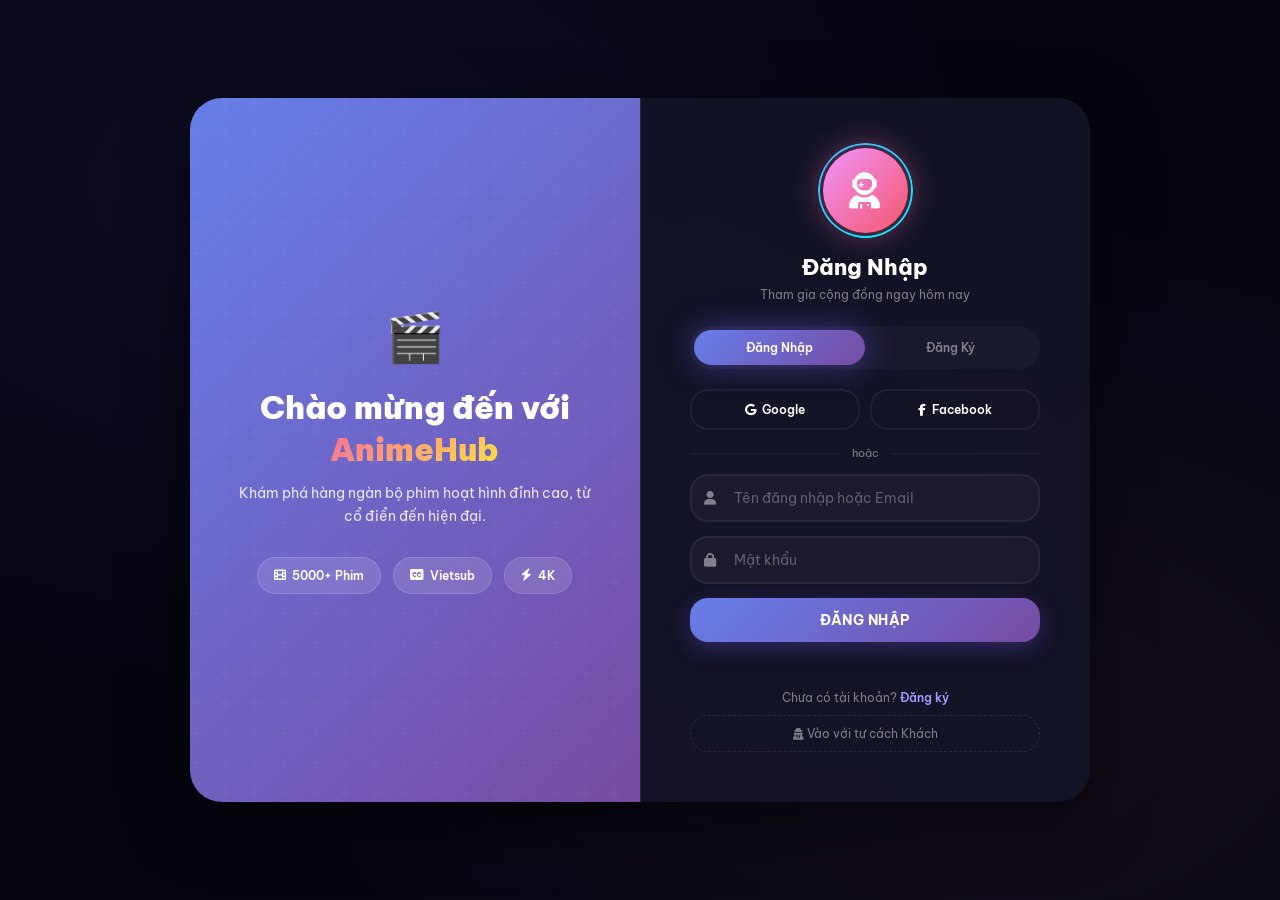
==== commit 182c1d38: "Update index.html" ====
--- a/index.html
+++ b/index.html
@@ -9,146 +9,329 @@
     <style>
         :root {
             --primary: #6c5ce7;
+            --primary-light: #a29bfe;
             --accent: #fd79a8;
+            --accent-light: #fab1c8;
+            --success: #00b894;
+            --warning: #fdcb6e;
+            --danger: #ff6b6b;
             --info: #00f2fe;
-            --success: #00b894;
-            --danger: #d63031;
-            --warning: #fdcb6e;
             --dark: #0a0a1a;
-            --card: rgba(15, 15, 35, 0.85);
-            --glass: rgba(255, 255, 255, 0.04);
-            --border: rgba(255, 255, 255, 0.08);
-            --text: #fff;
-            --text2: rgba(255, 255, 255, 0.7);
-            --text3: rgba(255, 255, 255, 0.4);
-            --grad1: linear-gradient(135deg, #667eea, #764ba2);
-            --grad2: linear-gradient(135deg, #f093fb, #f5576c);
-            --grad3: linear-gradient(135deg, #4facfe, #00f2fe);
-            --shadow: 0 8px 30px rgba(0, 0, 0, 0.4);
-            --glow: 0 0 25px rgba(108, 92, 231, 0.4);
-            --radius: 16px;
-            --radius-full: 50px;
-            --trans: all 0.3s ease;
-        }
-
-        * {
-            margin: 0;
-            padding: 0;
-            box-sizing: border-box;
-        }
+            --darker: #050510;
+            --card: rgba(20, 20, 40, 0.9);
+            --glass: rgba(255, 255, 255, 0.03);
+            --glass2: rgba(255, 255, 255, 0.06);
+            --border: rgba(255, 255, 255, 0.06);
+            --border2: rgba(255, 255, 255, 0.1);
+            --text: #ffffff;
+            --text2: rgba(255, 255, 255, 0.75);
+            --text3: rgba(255, 255, 255, 0.45);
+            --grad1: linear-gradient(135deg, #667eea 0%, #764ba2 100%);
+            --grad2: linear-gradient(135deg, #f093fb 0%, #f5576c 100%);
+            --grad3: linear-gradient(135deg, #4facfe 0%, #00f2fe 100%);
+            --grad4: linear-gradient(135deg, #43e97b 0%, #38f9d7 100%);
+            --grad5: linear-gradient(135deg, #fa709a 0%, #fee140 100%);
+            --shadow-sm: 0 2px 10px rgba(0,0,0,0.3);
+            --shadow: 0 8px 32px rgba(0,0,0,0.5);
+            --shadow-lg: 0 20px 60px rgba(0,0,0,0.6);
+            --glow: 0 0 30px rgba(108,92,231,0.5);
+            --glow-pink: 0 0 30px rgba(253,121,168,0.5);
+            --glow-blue: 0 0 30px rgba(0,242,254,0.4);
+            --radius-sm: 10px;
+            --radius: 18px;
+            --radius-lg: 24px;
+            --radius-xl: 32px;
+            --radius-full: 60px;
+            --trans: all 0.3s cubic-bezier(0.4, 0, 0.2, 1);
+            --trans-bounce: all 0.5s cubic-bezier(0.34, 1.56, 0.64, 1);
+        }
+
+        * { margin: 0; padding: 0; box-sizing: border-box; }
 
         body {
             font-family: 'Be Vietnam Pro', sans-serif;
-            background: var(--dark);
+            background: var(--darker);
             color: var(--text);
             min-height: 100vh;
             overflow-x: hidden;
             -webkit-font-smoothing: antialiased;
-        }
-
-        ::-webkit-scrollbar { width: 4px; }
+            background-image: 
+                radial-gradient(ellipse at 20% 20%, rgba(108,92,231,0.08) 0%, transparent 50%),
+                radial-gradient(ellipse at 80% 80%, rgba(253,121,168,0.06) 0%, transparent 50%),
+                radial-gradient(ellipse at 50% 50%, rgba(0,242,254,0.04) 0%, transparent 50%);
+            background-attachment: fixed;
+        }
+
+        ::-webkit-scrollbar { width: 5px; }
         ::-webkit-scrollbar-track { background: transparent; }
         ::-webkit-scrollbar-thumb { background: var(--grad1); border-radius: 10px; }
-
-        /* ===== LOGIN PAGE ===== */
+        ::-webkit-scrollbar-thumb:hover { background: var(--grad2); }
+
+        /* ============ PARTICLES BACKGROUND ============ */
+        .particles-bg {
+            position: fixed;
+            inset: 0;
+            z-index: -1;
+            pointer-events: none;
+            overflow: hidden;
+        }
+
+        .particle {
+            position: absolute;
+            border-radius: 50%;
+            animation: floatParticle linear infinite;
+            opacity: 0;
+        }
+
+        @keyframes floatParticle {
+            0% { transform: translateY(110vh) scale(0); opacity: 0; }
+            5% { opacity: 0.6; }
+            95% { opacity: 0.6; }
+            100% { transform: translateY(-10vh) scale(1.2); opacity: 0; }
+        }
+
+        /* ============ LOGIN PAGE ============ */
         .login-page {
-            display: flex;
+            display: none;
             min-height: 100vh;
             align-items: center;
             justify-content: center;
             padding: 20px;
-            background: radial-gradient(ellipse at 30% 50%, rgba(108, 92, 231, 0.15) 0%, transparent 60%),
-                        radial-gradient(ellipse at 70% 30%, rgba(253, 121, 168, 0.1) 0%, transparent 60%);
-        }
-
-        .login-card {
+            position: relative;
+        }
+
+        .login-page.active { display: flex; }
+
+        .login-wrapper {
+            display: flex;
+            width: 900px;
+            max-width: 95%;
+            min-height: 550px;
+            border-radius: var(--radius-xl);
+            overflow: hidden;
+            box-shadow: var(--shadow-lg);
+            animation: fadeUp 0.6s ease;
+        }
+
+        @keyframes fadeUp {
+            from { opacity: 0; transform: translateY(40px); }
+            to { opacity: 1; transform: translateY(0); }
+        }
+
+        /* Left - Hero */
+        .login-hero {
+            flex: 1;
+            background: var(--grad1);
+            padding: 50px 40px;
+            display: flex;
+            align-items: center;
+            justify-content: center;
+            position: relative;
+            overflow: hidden;
+        }
+
+        .login-hero::before {
+            content: '';
+            position: absolute;
+            inset: 0;
+            background: url("data:image/svg+xml,%3Csvg width='60' height='60' viewBox='0 0 60 60' xmlns='http://www.w3.org/2000/svg'%3E%3Cg fill='none' fill-rule='evenodd'%3E%3Cg fill='%23ffffff' fill-opacity='0.05'%3E%3Cpath d='M36 34v-4h-2v4h-4v2h4v4h2v-4h4v-2h-4zm0-30V0h-2v4h-4v2h4v4h2V6h4V4h-4zM6 34v-4H4v4H0v2h4v4h2v-4h4v-2H6zM6 4V0H4v4H0v2h4v4h2V6h4V4H6z'/%3E%3C/g%3E%3C/g%3E%3C/svg%3E");
+            opacity: 0.5;
+        }
+
+        .login-hero-content {
+            position: relative;
+            z-index: 1;
+            text-align: center;
+            color: var(--text);
+        }
+
+        .login-hero-logo {
+            font-size: 48px;
+            margin-bottom: 20px;
+            animation: float 3s ease-in-out infinite;
+        }
+
+        @keyframes float {
+            0%, 100% { transform: translateY(0); }
+            50% { transform: translateY(-10px); }
+        }
+
+        .login-hero h1 {
+            font-size: 32px;
+            font-weight: 900;
+            margin-bottom: 12px;
+            line-height: 1.3;
+        }
+
+        .login-hero h1 span {
+            background: var(--grad5);
+            -webkit-background-clip: text;
+            -webkit-text-fill-color: transparent;
+        }
+
+        .login-hero p {
+            font-size: 14px;
+            opacity: 0.85;
+            line-height: 1.6;
+            margin-bottom: 30px;
+        }
+
+        .login-hero-features {
+            display: flex;
+            gap: 12px;
+            justify-content: center;
+            flex-wrap: wrap;
+        }
+
+        .hero-feature {
+            background: rgba(255,255,255,0.12);
+            backdrop-filter: blur(10px);
+            padding: 10px 16px;
+            border-radius: var(--radius-full);
+            font-size: 12px;
+            font-weight: 600;
+            border: 1px solid rgba(255,255,255,0.15);
+            display: flex;
+            align-items: center;
+            gap: 6px;
+        }
+
+        .hero-feature i { color: var(--accent2); }
+
+        /* Right - Form */
+        .login-form-panel {
+            flex: 1;
             background: var(--card);
-            backdrop-filter: blur(20px);
-            -webkit-backdrop-filter: blur(20px);
-            border: 1px solid var(--border);
-            border-radius: 24px;
-            padding: 35px 30px;
-            width: 400px;
-            max-width: 100%;
-            box-shadow: var(--shadow);
-            animation: fadeSlideIn 0.5s ease;
-        }
-
-        @keyframes fadeSlideIn {
-            from { opacity: 0; transform: translateY(30px); }
-            to { opacity: 1; transform: translateY(0); }
-        }
-
-        .login-avatar {
-            text-align: center;
-            margin-bottom: 20px;
-        }
-
-        .login-avatar img {
-            width: 80px;
-            height: 80px;
+            backdrop-filter: blur(30px);
+            -webkit-backdrop-filter: blur(30px);
+            padding: 50px 40px;
+            display: flex;
+            align-items: center;
+            justify-content: center;
+            border-left: 1px solid var(--border2);
+        }
+
+        .login-form-inner {
+            width: 100%;
+            max-width: 350px;
+        }
+
+        .login-avatar-circle {
+            width: 85px;
+            height: 85px;
+            border-radius: 50%;
+            margin: 0 auto 20px;
+            position: relative;
+            background: var(--grad2);
+            display: flex;
+            align-items: center;
+            justify-content: center;
+            box-shadow: var(--glow-pink);
+        }
+
+        .login-avatar-circle::after {
+            content: '';
+            position: absolute;
+            inset: -5px;
+            border-radius: 50%;
+            border: 2px solid transparent;
+            background: var(--grad3) border-box;
+            -webkit-mask: linear-gradient(#fff 0 0) padding-box, linear-gradient(#fff 0 0);
+            -webkit-mask-composite: xor;
+            mask-composite: exclude;
+            animation: rotate 4s linear infinite;
+        }
+
+        @keyframes rotate {
+            from { transform: rotate(0deg); }
+            to { transform: rotate(360deg); }
+        }
+
+        .login-avatar-circle img {
+            width: 75px;
+            height: 75px;
             border-radius: 50%;
             object-fit: cover;
-            border: 3px solid var(--info);
-            box-shadow: 0 0 20px rgba(0, 242, 254, 0.4);
-        }
-
-        .login-avatar .avatar-fallback {
-            width: 80px;
-            height: 80px;
-            border-radius: 50%;
-            background: var(--grad2);
-            display: flex;
-            align-items: center;
-            justify-content: center;
-            font-size: 32px;
-            margin: 0 auto;
-            border: 3px solid var(--info);
-            box-shadow: 0 0 20px rgba(0, 242, 254, 0.4);
-        }
-
-        .login-title {
+        }
+
+        .login-avatar-circle .avatar-icon {
+            font-size: 36px;
+            color: var(--text);
+        }
+
+        .login-form-title {
             text-align: center;
-            font-size: 24px;
-            font-weight: 900;
-            margin-bottom: 4px;
-        }
-
-        .login-title span {
-            background: var(--grad2);
-            -webkit-background-clip: text;
-            -webkit-text-fill-color: transparent;
-        }
-
-        .login-subtitle {
+            font-size: 22px;
+            font-weight: 800;
+            margin-bottom: 6px;
+        }
+
+        .login-form-subtitle {
             text-align: center;
             font-size: 12px;
             color: var(--text3);
             margin-bottom: 24px;
         }
 
-        .form-group {
+        /* Tabs */
+        .form-tabs {
+            display: flex;
+            background: var(--glass);
+            border-radius: var(--radius-full);
+            padding: 4px;
+            margin-bottom: 20px;
+        }
+
+        .form-tab {
+            flex: 1;
+            padding: 10px;
+            border-radius: var(--radius-full);
+            border: none;
+            background: transparent;
+            color: var(--text3);
+            font-weight: 600;
+            font-size: 12px;
+            cursor: pointer;
+            transition: var(--trans);
+            font-family: inherit;
+            display: flex;
+            align-items: center;
+            justify-content: center;
+            gap: 6px;
+        }
+
+        .form-tab.active {
+            background: var(--grad1);
+            color: var(--text);
+            box-shadow: var(--glow);
+        }
+
+        .form-panel { display: none; animation: fadeUp 0.3s ease; }
+        .form-panel.active { display: block; }
+
+        /* Inputs */
+        .input-field {
+            position: relative;
             margin-bottom: 14px;
-            position: relative;
-        }
-
-        .form-group .input-icon {
+        }
+
+        .input-field .field-icon {
             position: absolute;
             left: 14px;
             top: 50%;
             transform: translateY(-50%);
             color: var(--text3);
             font-size: 14px;
-            z-index: 1;
             pointer-events: none;
-        }
-
-        .form-input {
+            transition: var(--trans);
+        }
+
+        .input-field input {
             width: 100%;
             padding: 13px 14px 13px 42px;
             border-radius: var(--radius);
             border: 2px solid var(--border);
-            background: rgba(255, 255, 255, 0.03);
+            background: var(--glass);
             color: var(--text);
             font-size: 14px;
             font-family: inherit;
@@ -156,85 +339,50 @@
             transition: var(--trans);
         }
 
-        .form-input:focus {
+        .input-field input:focus {
             border-color: var(--primary);
             box-shadow: var(--glow);
-            background: rgba(255, 255, 255, 0.06);
-        }
-
-        .form-input::placeholder {
-            color: rgba(255, 255, 255, 0.3);
-        }
+            background: var(--glass2);
+        }
+
+        .input-field input:focus ~ .field-icon { color: var(--primary); }
+        .input-field input::placeholder { color: rgba(255,255,255,0.3); }
 
         .btn {
             display: inline-flex;
             align-items: center;
             justify-content: center;
             gap: 8px;
-            padding: 12px 24px;
-            border-radius: var(--radius-full);
-            font-weight: 600;
+            padding: 13px 24px;
+            border-radius: var(--radius);
+            font-weight: 700;
             font-size: 14px;
             cursor: pointer;
             border: none;
             font-family: inherit;
-            transition: var(--trans);
+            transition: var(--trans-bounce);
             color: var(--text);
-        }
-
-        .btn-block {
-            width: 100%;
-        }
-
-        .btn-primary {
-            background: var(--grad1);
-            box-shadow: 0 5px 20px rgba(108, 92, 231, 0.3);
-        }
-
-        .btn-primary:hover {
-            transform: translateY(-2px);
-            box-shadow: var(--glow);
-        }
-
-        .btn-accent {
-            background: var(--grad2);
-        }
-
-        .btn-accent:hover {
-            transform: translateY(-2px);
-            box-shadow: 0 0 25px rgba(253, 121, 168, 0.4);
-        }
-
-        .btn-outline {
-            background: transparent;
-            border: 2px solid rgba(255, 255, 255, 0.2);
-        }
-
-        .btn-outline:hover {
-            background: rgba(255, 255, 255, 0.06);
-            border-color: var(--text);
-        }
-
-        .btn-sm {
-            padding: 6px 14px;
-            font-size: 12px;
-        }
-
-        .btn-danger {
-            background: var(--danger);
-        }
-
-        .social-row {
-            display: flex;
-            gap: 10px;
-            margin-bottom: 16px;
-        }
-
-        .social-btn {
+            text-transform: uppercase;
+            letter-spacing: 0.5px;
+        }
+
+        .btn-block { width: 100%; }
+        .btn-primary { background: var(--grad1); box-shadow: 0 6px 20px rgba(108,92,231,0.3); }
+        .btn-primary:hover { transform: translateY(-2px); box-shadow: var(--glow); }
+        .btn-accent { background: var(--grad2); box-shadow: 0 6px 20px rgba(253,121,168,0.3); }
+        .btn-accent:hover { transform: translateY(-2px); box-shadow: var(--glow-pink); }
+        .btn-outline { background: transparent; border: 2px solid var(--border2); }
+        .btn-outline:hover { background: var(--glass2); border-color: var(--text); }
+        .btn-sm { padding: 7px 16px; font-size: 11px; border-radius: var(--radius-sm); }
+        .btn-danger { background: var(--danger); }
+
+        .social-login-row { display: flex; gap: 10px; margin-bottom: 16px; }
+
+        .social-login-btn {
             flex: 1;
-            padding: 11px 8px;
+            padding: 11px;
             border-radius: var(--radius);
-            border: 2px solid rgba(255, 255, 255, 0.15);
+            border: 2px solid var(--border);
             background: transparent;
             color: var(--text);
             font-weight: 600;
@@ -248,33 +396,28 @@
             gap: 6px;
         }
 
-        .social-btn.google { border-color: #ea4335; color: #ea4335; }
-        .social-btn.google:hover { background: #ea4335; color: #fff; }
-        .social-btn.facebook { border-color: #1877f2; color: #1877f2; }
-        .social-btn.facebook:hover { background: #1877f2; color: #fff; }
-
-        .divider-text {
+        .social-login-btn:hover { background: var(--glass2); transform: translateY(-2px); }
+        .social-login-btn.google:hover { border-color: #ea4335; color: #ea4335; }
+        .social-login-btn.facebook:hover { border-color: #1877f2; color: #1877f2; }
+
+        .divider-line {
             text-align: center;
             color: var(--text3);
             font-size: 11px;
             margin: 14px 0;
-            position: relative;
-        }
-
-        .divider-text::before,
-        .divider-text::after {
+            display: flex;
+            align-items: center;
+            gap: 12px;
+        }
+
+        .divider-line::before, .divider-line::after {
             content: '';
-            position: absolute;
-            top: 50%;
-            width: 30%;
+            flex: 1;
             height: 1px;
             background: var(--border);
         }
 
-        .divider-text::before { left: 0; }
-        .divider-text::after { right: 0; }
-
-        .msg-box {
+        .msg-alert {
             text-align: center;
             min-height: 22px;
             margin-top: 12px;
@@ -282,33 +425,25 @@
             font-weight: 500;
         }
 
-        .msg-box.error { color: var(--danger); }
-        .msg-box.success { color: var(--success); }
-
-        .switch-text {
+        .msg-alert.error { color: var(--danger); }
+        .msg-alert.success { color: var(--success); }
+
+        .text-switch {
             text-align: center;
             margin-top: 14px;
             font-size: 12px;
             color: var(--text3);
         }
 
-        .switch-text a {
-            color: var(--info);
-            cursor: pointer;
-            text-decoration: none;
-            font-weight: 600;
-        }
-
-        .switch-text a:hover {
-            text-decoration: underline;
-        }
-
-        .guest-btn {
+        .text-switch a { color: var(--primary-light); cursor: pointer; text-decoration: none; font-weight: 600; }
+        .text-switch a:hover { text-decoration: underline; }
+
+        .guest-link-btn {
             width: 100%;
             margin-top: 10px;
             padding: 10px;
             border-radius: var(--radius);
-            border: 1px dashed rgba(255, 255, 255, 0.2);
+            border: 1px dashed var(--border2);
             background: transparent;
             color: var(--text3);
             font-size: 12px;
@@ -317,69 +452,52 @@
             font-family: inherit;
         }
 
-        .guest-btn:hover {
-            border-color: var(--info);
-            color: var(--info);
-        }
-
-        /* ===== MAIN APP ===== */
-        .app-page {
-            display: none;
-            min-height: 100vh;
-        }
-
-        .app-page.active {
-            display: flex;
-            flex-direction: column;
-        }
-
+        .guest-link-btn:hover { border-color: var(--info); color: var(--info); }
+
+        /* ============ MAIN APP ============ */
+        .app-page { display: none; min-height: 100vh; }
+        .app-page.active { display: flex; flex-direction: column; }
+
+        /* Navbar */
         .navbar {
             position: sticky;
             top: 0;
-            z-index: 100;
-            background: rgba(5, 5, 16, 0.9);
-            backdrop-filter: blur(20px);
-            -webkit-backdrop-filter: blur(20px);
+            z-index: 1000;
+            background: rgba(10, 10, 26, 0.85);
+            backdrop-filter: blur(30px) saturate(180%);
+            -webkit-backdrop-filter: blur(30px) saturate(180%);
             border-bottom: 1px solid var(--border);
-            padding: 0;
+            transition: var(--trans);
         }
 
         .navbar-inner {
-            max-width: 1400px;
+            max-width: 1500px;
             margin: 0 auto;
-            padding: 10px 20px;
+            padding: 10px 24px;
             display: flex;
             align-items: center;
             justify-content: space-between;
-            gap: 15px;
-        }
-
-        .brand {
+            gap: 16px;
+        }
+
+        .brand-logo {
+            display: flex;
+            align-items: center;
+            gap: 10px;
+            cursor: pointer;
             font-size: 22px;
             font-weight: 900;
-            cursor: pointer;
             background: var(--grad2);
             -webkit-background-clip: text;
             -webkit-text-fill-color: transparent;
-            display: flex;
-            align-items: center;
-            gap: 8px;
             user-select: none;
         }
 
-        .brand i {
-            font-size: 26px;
-            background: none;
-            -webkit-text-fill-color: var(--accent);
-        }
-
-        .nav-links {
-            display: flex;
-            gap: 4px;
-            flex-wrap: wrap;
-        }
-
-        .nav-btn {
+        .brand-logo i { font-size: 28px; -webkit-text-fill-color: var(--accent); }
+
+        .nav-menu { display: flex; gap: 4px; }
+
+        .nav-item {
             padding: 8px 16px;
             border-radius: var(--radius-full);
             cursor: pointer;
@@ -393,75 +511,67 @@
             display: flex;
             align-items: center;
             gap: 6px;
-        }
-
-        .nav-btn:hover {
+            position: relative;
+        }
+
+        .nav-item::after {
+            content: '';
+            position: absolute;
+            bottom: -2px;
+            left: 50%;
+            transform: translateX(-50%) scaleX(0);
+            width: 20px;
+            height: 2px;
+            background: var(--primary);
+            border-radius: 2px;
+            transition: transform 0.3s ease;
+        }
+
+        .nav-item:hover { color: var(--text); }
+        .nav-item:hover::after { transform: translateX(-50%) scaleX(1); }
+        .nav-item.active { background: var(--grad1); color: var(--text); box-shadow: var(--glow); }
+        .nav-item.active::after { display: none; }
+
+        .nav-actions { display: flex; align-items: center; gap: 10px; }
+
+        /* Settings button */
+        .icon-btn {
+            width: 40px;
+            height: 40px;
+            border-radius: 12px;
+            border: none;
             background: var(--glass);
-            color: var(--text);
-        }
-
-        .nav-btn.active {
-            background: var(--grad1);
-            color: var(--text);
-        }
-
-        .nav-right {
-            display: flex;
-            align-items: center;
-            gap: 10px;
-        }
-
-        .user-info {
-            display: flex;
-            align-items: center;
-            gap: 8px;
-            font-size: 13px;
-        }
-
-        .user-avatar {
-            width: 34px;
-            height: 34px;
-            border-radius: 50%;
-            background: var(--grad2);
+            color: var(--text2);
+            font-size: 18px;
+            cursor: pointer;
+            transition: var(--trans);
             display: flex;
             align-items: center;
             justify-content: center;
-            font-size: 16px;
-        }
-
-        .admin-badge {
-            background: var(--grad2);
-            padding: 2px 8px;
-            border-radius: 10px;
-            font-size: 10px;
-            font-weight: 700;
-        }
-
-        .app-layout {
-            display: flex;
-            flex: 1;
-        }
-
-        .sidebar {
-            width: 220px;
-            flex-shrink: 0;
-            background: rgba(10, 10, 26, 0.6);
-            backdrop-filter: blur(15px);
-            -webkit-backdrop-filter: blur(15px);
-            border-right: 1px solid var(--border);
-            padding: 15px 0;
-            position: sticky;
-            top: 56px;
-            height: calc(100vh - 56px);
-            overflow-y: auto;
-        }
-
-        .sidebar-section {
-            margin-bottom: 18px;
-        }
-
-        .sidebar-label {
-            padding: 0 20px 8px;
+            position: relative;
+        }
+
+        .icon-btn:hover { background: var(--glass2); color: var(--text); transform: scale(1.05); }
+
+        .dropdown-menu {
+            display: none;
+            position: absolute;
+            right: 0;
+            top: calc(100% + 8px);
+            background: rgba(20, 20, 40, 0.97);
+            backdrop-filter: blur(30px);
+            border: 1px solid var(--border2);
+            border-radius: var(--radius);
+            min-width: 200px;
+            box-shadow: var(--shadow);
+            padding: 8px 0;
+            animation: fadeUp 0.2s ease;
+        }
+
+        .dropdown-menu.show { display: block; }
+
+        .dropdown-header {
+            padding: 8px 16px 6px;
             font-size: 9px;
             font-weight: 700;
             text-transform: uppercase;
@@ -469,110 +579,132 @@
             color: var(--text3);
         }
 
-        .sidebar-item {
-            display: flex;
-            align-items: center;
-            gap: 8px;
-            padding: 9px 20px;
-            margin: 2px 8px;
-            border-radius: 12px;
+        .dropdown-item {
+            padding: 10px 16px;
             cursor: pointer;
             transition: var(--trans);
             color: var(--text2);
-            font-size: 12px;
+            font-size: 13px;
+            display: flex;
+            align-items: center;
+            gap: 10px;
+            border: none;
+            background: none;
+            width: 100%;
+            text-align: left;
+            font-family: inherit;
+        }
+
+        .dropdown-item:hover { background: var(--glass2); color: var(--text); }
+        .dropdown-divider { height: 1px; background: var(--border); margin: 4px 0; }
+
+        /* Layout */
+        .app-layout { display: flex; flex: 1; }
+
+        .sidebar {
+            width: 240px;
+            flex-shrink: 0;
+            background: rgba(10, 10, 26, 0.5);
+            backdrop-filter: blur(20px);
+            -webkit-backdrop-filter: blur(20px);
+            border-right: 1px solid var(--border);
+            padding: 20px 0;
+            position: sticky;
+            top: 60px;
+            height: calc(100vh - 60px);
+            overflow-y: auto;
+        }
+
+        .sidebar-group { margin-bottom: 20px; }
+
+        .sidebar-group-title {
+            padding: 0 24px 10px;
+            font-size: 10px;
+            font-weight: 700;
+            text-transform: uppercase;
+            letter-spacing: 2px;
+            color: var(--text3);
+        }
+
+        .sidebar-link {
+            display: flex;
+            align-items: center;
+            gap: 10px;
+            padding: 10px 24px;
+            margin: 3px 10px;
+            border-radius: var(--radius-sm);
+            cursor: pointer;
+            transition: var(--trans);
+            color: var(--text2);
+            font-size: 13px;
             font-weight: 500;
             border: none;
             background: none;
-            width: calc(100% - 16px);
+            width: calc(100% - 20px);
             text-align: left;
             font-family: inherit;
         }
 
-        .sidebar-item:hover {
-            background: var(--glass);
+        .sidebar-link:hover { background: var(--glass2); color: var(--text); }
+        .sidebar-link.active { background: var(--grad1); color: var(--text); box-shadow: var(--glow); }
+        .sidebar-link i { width: 18px; text-align: center; }
+
+        .sidebar-badge {
+            margin-left: auto;
+            background: var(--accent);
+            padding: 2px 8px;
+            border-radius: 20px;
+            font-size: 9px;
+            font-weight: 700;
             color: var(--text);
         }
 
-        .sidebar-item.active {
-            background: var(--grad1);
-            color: var(--text);
-        }
-
-        .sidebar-item i {
-            width: 16px;
-            text-align: center;
-        }
-
-        .main-content {
-            flex: 1;
-            padding: 20px;
-            max-width: calc(100% - 220px);
-            min-width: 0;
-        }
-
-        .page-content {
-            display: none;
-            animation: fadeSlideIn 0.3s ease;
-        }
-
-        .page-content.active {
-            display: block;
-        }
+        .main-content { flex: 1; padding: 24px; max-width: calc(100% - 240px); min-width: 0; }
+
+        .page-content { display: none; animation: fadeUp 0.3s ease; }
+        .page-content.active { display: block; }
 
         /* Hero */
-        .hero {
-            text-align: center;
-            padding: 30px 15px 20px;
-        }
-
-        .hero h1 {
-            font-size: clamp(26px, 4vw, 42px);
-            font-weight: 900;
-            margin-bottom: 6px;
-        }
-
-        .hero h1 span {
-            background: var(--grad2);
-            -webkit-background-clip: text;
-            -webkit-text-fill-color: transparent;
-        }
-
-        .hero p {
+        .hero-section { text-align: center; padding: 40px 20px 24px; }
+
+        .hero-badge {
+            display: inline-block;
+            padding: 6px 16px;
+            background: var(--glass2);
+            border: 1px solid var(--border2);
+            border-radius: var(--radius-full);
+            font-size: 12px;
+            color: var(--text2);
+            margin-bottom: 16px;
+        }
+
+        .hero-section h1 { font-size: clamp(28px, 4vw, 48px); font-weight: 900; margin-bottom: 8px; }
+        .hero-section h1 span { background: var(--grad2); -webkit-background-clip: text; -webkit-text-fill-color: transparent; }
+        .hero-section p { font-size: 15px; color: var(--text3); margin-bottom: 24px; }
+
+        .search-bar { max-width: 500px; margin: 0 auto 24px; position: relative; }
+
+        .search-bar input {
+            width: 100%;
+            padding: 14px 50px 14px 20px;
+            border-radius: var(--radius-full);
             font-size: 14px;
-            color: var(--text3);
-            margin-bottom: 20px;
-        }
-
-        .search-box {
-            max-width: 450px;
-            margin: 0 auto;
-            position: relative;
-        }
-
-        .search-box input {
-            width: 100%;
-            padding: 12px 45px 12px 18px;
-            border-radius: var(--radius-full);
-            font-size: 13px;
             background: var(--card);
-            border: 2px solid var(--border);
+            border: 2px solid var(--border2);
             color: var(--text);
             font-family: inherit;
             outline: none;
             transition: var(--trans);
         }
 
-        .search-box input:focus {
-            border-color: var(--primary);
-            box-shadow: var(--glow);
-        }
-
-        .search-box button {
+        .search-bar input:focus { border-color: var(--primary); box-shadow: var(--glow); }
+
+        .search-bar button {
             position: absolute;
-            right: 4px;
-            top: 4px;
-            width: 34px;
-            height: 34px;
+            right: 5px;
+            top: 5px;
+            width: 38px;
+            height: 38px;
             border-radius: 50%;
             background: var(--grad1);
             border: none;
@@ -584,179 +716,170 @@
             justify-content: center;
         }
 
-        .search-box button:hover {
-            transform: scale(1.1);
-        }
-
-        /* Section */
-        .section-title {
-            font-size: 18px;
-            font-weight: 700;
-            margin-bottom: 14px;
-            display: flex;
-            align-items: center;
-            gap: 8px;
-        }
-
-        .section-title::before {
-            content: '';
-            width: 3px;
-            height: 20px;
-            background: var(--grad2);
-            border-radius: 2px;
-        }
-
-        /* Movie Grid */
-        .movies-grid {
-            display: grid;
-            grid-template-columns: repeat(auto-fill, minmax(180px, 1fr));
-            gap: 14px;
-        }
+        .search-bar button:hover { transform: scale(1.1); }
+
+        .section-title { font-size: 20px; font-weight: 700; margin-bottom: 16px; display: flex; align-items: center; gap: 10px; }
+        .section-title::before { content: ''; width: 4px; height: 24px; background: var(--grad2); border-radius: 2px; }
+
+        /* Movie Cards */
+        .movies-grid { display: grid; grid-template-columns: repeat(auto-fill, minmax(190px, 1fr)); gap: 16px; }
 
         .movie-card {
             background: var(--card);
-            backdrop-filter: blur(10px);
-            -webkit-backdrop-filter: blur(10px);
             border: 1px solid var(--border);
             border-radius: var(--radius);
             overflow: hidden;
             cursor: pointer;
-            transition: var(--trans);
+            transition: var(--trans-bounce);
+            position: relative;
         }
 
         .movie-card:hover {
-            transform: translateY(-6px);
-            border-color: rgba(108, 92, 231, 0.4);
-            box-shadow: 0 15px 40px rgba(0, 0, 0, 0.4);
-        }
-
-        .movie-poster {
+            transform: translateY(-8px);
+            border-color: rgba(108,92,231,0.4);
+            box-shadow: 0 20px 50px rgba(0,0,0,0.5);
+        }
+
+        .movie-card .poster {
             width: 100%;
             aspect-ratio: 2/3;
             background: var(--grad1);
             display: flex;
             align-items: center;
             justify-content: center;
-            font-size: 50px;
+            font-size: 56px;
             position: relative;
-        }
-
-        .movie-quality {
+            overflow: hidden;
+        }
+
+        .movie-card .poster::after {
+            content: '';
             position: absolute;
-            top: 6px;
-            right: 6px;
+            inset: 0;
+            background: linear-gradient(180deg, transparent 40%, rgba(0,0,0,0.8) 100%);
+            opacity: 0;
+            transition: var(--trans);
+        }
+
+        .movie-card:hover .poster::after { opacity: 1; }
+
+        .movie-card .play-icon {
+            position: absolute;
+            top: 50%;
+            left: 50%;
+            transform: translate(-50%, -50%) scale(0);
+            width: 52px;
+            height: 52px;
+            border-radius: 50%;
+            background: var(--text);
+            border: none;
+            color: var(--primary);
+            font-size: 18px;
+            z-index: 2;
+            transition: var(--trans-bounce);
+            display: flex;
+            align-items: center;
+            justify-content: center;
+        }
+
+        .movie-card:hover .play-icon { transform: translate(-50%, -50%) scale(1); }
+
+        .movie-card .quality-tag {
+            position: absolute;
+            top: 8px;
+            right: 8px;
             background: var(--accent);
-            padding: 2px 7px;
+            padding: 3px 8px;
             border-radius: var(--radius-full);
             font-size: 9px;
             font-weight: 700;
-        }
-
-        .movie-ep-count {
+            z-index: 1;
+        }
+
+        .movie-card .episode-tag {
             position: absolute;
-            bottom: 6px;
-            left: 6px;
-            background: rgba(0, 0, 0, 0.7);
-            padding: 2px 7px;
+            bottom: 8px;
+            left: 8px;
+            background: rgba(0,0,0,0.7);
+            backdrop-filter: blur(5px);
+            padding: 3px 8px;
             border-radius: var(--radius-full);
             font-size: 9px;
-        }
-
-        .movie-info {
-            padding: 10px 12px;
-        }
-
-        .movie-title {
-            font-size: 13px;
+            z-index: 1;
+        }
+
+        .movie-card .card-info { padding: 12px 14px; }
+
+        .movie-card .card-title {
+            font-size: 14px;
             font-weight: 700;
             white-space: nowrap;
             overflow: hidden;
             text-overflow: ellipsis;
-        }
-
-        .movie-meta {
-            font-size: 10px;
-            color: var(--text3);
-            margin-top: 3px;
-        }
-
-        .movie-tag {
-            display: inline-block;
-            padding: 2px 8px;
-            border-radius: var(--radius-full);
-            font-size: 9px;
-            background: rgba(108, 92, 231, 0.2);
-            color: var(--text2);
-            margin-top: 4px;
-        }
+            margin-bottom: 4px;
+        }
+
+        .movie-card .card-meta { font-size: 11px; color: var(--text3); }
+        .movie-card .card-category { display: inline-block; padding: 2px 8px; border-radius: var(--radius-full); font-size: 9px; background: rgba(108,92,231,0.2); color: var(--primary-light); margin-top: 6px; }
 
         /* Admin */
-        .admin-grid {
-            display: grid;
-            grid-template-columns: repeat(auto-fit, minmax(280px, 1fr));
-            gap: 14px;
-            margin-bottom: 14px;
-        }
+        .admin-grid { display: grid; grid-template-columns: repeat(auto-fit, minmax(300px, 1fr)); gap: 16px; margin-bottom: 16px; }
 
         .admin-card {
             background: var(--card);
             border: 1px solid var(--border);
             border-radius: var(--radius);
-            padding: 18px;
-        }
-
-        .admin-card h3 {
-            font-size: 15px;
-            font-weight: 700;
-            margin-bottom: 14px;
-            padding-bottom: 10px;
-            border-bottom: 1px solid var(--border);
-            display: flex;
-            align-items: center;
-            gap: 8px;
-        }
-
-        .form-label {
-            display: block;
-            margin-bottom: 4px;
-            font-size: 10px;
-            font-weight: 600;
-            color: var(--text3);
-            text-transform: uppercase;
-            letter-spacing: 0.5px;
-        }
-
-        table {
+            padding: 20px;
+        }
+
+        .admin-card h3 { font-size: 16px; font-weight: 700; margin-bottom: 16px; padding-bottom: 12px; border-bottom: 1px solid var(--border); display: flex; align-items: center; gap: 8px; }
+
+        .form-label { display: block; margin-bottom: 5px; font-size: 10px; font-weight: 600; color: var(--text3); text-transform: uppercase; letter-spacing: 0.5px; }
+
+        .form-input {
             width: 100%;
-            border-collapse: collapse;
-            font-size: 12px;
-        }
-
-        th {
-            padding: 8px;
-            text-align: left;
-            border-bottom: 2px solid var(--border);
-            font-size: 10px;
-            text-transform: uppercase;
-            letter-spacing: 1px;
-            color: var(--text3);
-            font-weight: 700;
-        }
-
-        td {
-            padding: 7px 8px;
-            border-bottom: 1px solid var(--border);
-        }
-
-        .episode-grid {
-            display: grid;
-            grid-template-columns: repeat(auto-fill, minmax(45px, 1fr));
-            gap: 5px;
-            margin-top: 10px;
-        }
+            padding: 10px 14px;
+            border-radius: var(--radius-sm);
+            font-size: 13px;
+            background: var(--glass);
+            border: 2px solid var(--border);
+            color: var(--text);
+            font-family: inherit;
+            outline: none;
+            transition: var(--trans);
+            margin-bottom: 10px;
+        }
+
+        .form-input:focus { border-color: var(--primary); box-shadow: var(--glow); }
+
+        table { width: 100%; border-collapse: collapse; font-size: 12px; }
+        th { padding: 10px; text-align: left; border-bottom: 2px solid var(--border); font-size: 10px; text-transform: uppercase; letter-spacing: 1px; color: var(--text3); font-weight: 700; }
+        td { padding: 8px 10px; border-bottom: 1px solid var(--border); }
+
+        /* Player */
+        .player-wrapper { max-width: 1000px; margin: 0 auto; }
+
+        .video-frame {
+            position: relative;
+            padding-bottom: 56.25%;
+            height: 0;
+            overflow: hidden;
+            border-radius: var(--radius);
+            background: #000;
+            margin-bottom: 16px;
+            box-shadow: var(--shadow);
+        }
+
+        .video-frame iframe { position: absolute; top: 0; left: 0; width: 100%; height: 100%; border: none; border-radius: var(--radius); }
+
+        .video-info { background: var(--card); border: 1px solid var(--border); border-radius: var(--radius); padding: 20px; }
+
+        .video-info h2 { font-size: 20px; font-weight: 800; margin-bottom: 6px; }
+
+        .episode-grid { display: grid; grid-template-columns: repeat(auto-fill, minmax(48px, 1fr)); gap: 6px; margin-top: 12px; }
 
         .ep-btn {
-            padding: 7px 5px;
+            padding: 8px 4px;
             border-radius: 8px;
             cursor: pointer;
             text-align: center;
@@ -769,497 +892,251 @@
             transition: var(--trans);
         }
 
-        .ep-btn:hover {
-            background: rgba(255, 255, 255, 0.1);
-            color: var(--text);
-            border-color: var(--primary);
-        }
-
-        .ep-btn.active {
-            background: var(--grad1);
-            color: var(--text);
-            border-color: transparent;
-        }
-
-        /* Player */
-        .player-frame {
-            position: relative;
-            padding-bottom: 56.25%;
-            height: 0;
-            overflow: hidden;
-            border-radius: var(--radius);
-            background: #000;
-            margin-bottom: 14px;
-        }
-
-        .player-frame iframe {
-            position: absolute;
-            top: 0;
-            left: 0;
-            width: 100%;
-            height: 100%;
-            border: none;
-            border-radius: var(--radius);
-        }
-
-        .player-info {
-            background: var(--card);
-            border: 1px solid var(--border);
-            border-radius: var(--radius);
-            padding: 18px;
-        }
-
-        .player-info h2 {
-            font-size: 18px;
-            margin-bottom: 6px;
-        }
+        .ep-btn:hover { background: var(--glass2); border-color: var(--primary); }
+        .ep-btn.active { background: var(--grad1); color: var(--text); border-color: transparent; }
 
         /* Toast */
-        .toast-container {
-            position: fixed;
-            top: 15px;
-            right: 15px;
-            z-index: 9999;
-            display: flex;
-            flex-direction: column;
-            gap: 6px;
-            pointer-events: none;
-        }
+        .toast-container { position: fixed; top: 20px; right: 20px; z-index: 9999; display: flex; flex-direction: column; gap: 8px; pointer-events: none; }
 
         .toast {
-            padding: 10px 16px;
-            border-radius: 12px;
+            padding: 12px 18px;
+            border-radius: var(--radius-sm);
             color: #fff;
             font-weight: 600;
-            font-size: 12px;
-            backdrop-filter: blur(20px);
-            border: 1px solid rgba(255, 255, 255, 0.2);
-            display: flex;
-            align-items: center;
-            gap: 6px;
+            font-size: 13px;
+            backdrop-filter: blur(30px);
+            border: 1px solid rgba(255,255,255,0.2);
+            display: flex;
+            align-items: center;
+            gap: 8px;
             animation: slideIn 0.3s ease;
             pointer-events: auto;
-        }
-
-        .toast.success { background: rgba(0, 184, 148, 0.9); }
-        .toast.error { background: rgba(214, 48, 49, 0.9); }
-        .toast.info { background: rgba(108, 92, 231, 0.9); }
+            box-shadow: var(--shadow-sm);
+        }
+
+        .toast.success { background: rgba(0,184,148,0.9); }
+        .toast.error { background: rgba(214,48,49,0.9); }
+        .toast.info { background: rgba(108,92,231,0.9); }
         .toast.removing { animation: slideOut 0.3s ease forwards; }
 
-        @keyframes slideIn {
-            from { transform: translateX(300px); opacity: 0; }
-            to { transform: translateX(0); opacity: 1; }
-        }
-
-        @keyframes slideOut {
-            to { transform: translateX(300px); opacity: 0; }
-        }
-
-        /* Empty state */
-        .empty-state {
-            text-align: center;
-            padding: 40px;
-            color: var(--text3);
-            font-size: 13px;
-            grid-column: 1 / -1;
-        }
-
-        /* Episode manage row */
-        .ep-manage-row {
-            display: flex;
-            gap: 8px;
-            margin-bottom: 6px;
-            align-items: center;
-            flex-wrap: wrap;
-        }
-
-        .ep-manage-row strong {
-            min-width: 60px;
-            font-size: 12px;
-        }
-
-        .ep-manage-row input {
-            flex: 1;
-            min-width: 120px;
-            padding: 6px 10px;
-            border-radius: 8px;
-            border: 1px solid var(--border);
-            background: rgba(255, 255, 255, 0.04);
-            color: var(--text);
-            font-size: 12px;
-            font-family: inherit;
-            outline: none;
-        }
-
-        .ep-manage-row input:focus {
-            border-color: var(--primary);
-        }
+        @keyframes slideIn { from { transform: translateX(350px); opacity: 0; } to { transform: translateX(0); opacity: 1; } }
+        @keyframes slideOut { to { transform: translateX(350px); opacity: 0; } }
+
+        .empty-state { text-align: center; padding: 50px; color: var(--text3); font-size: 14px; }
 
         /* Responsive */
         @media (max-width: 768px) {
+            .login-wrapper { flex-direction: column; min-height: auto; }
+            .login-hero { padding: 30px 20px; }
+            .login-hero h1 { font-size: 24px; }
+            .login-form-panel { padding: 30px 20px; border-left: none; border-top: 1px solid var(--border2); }
             .sidebar { display: none; }
-            .main-content { max-width: 100%; padding: 10px; }
-            .movies-grid { grid-template-columns: repeat(auto-fill, minmax(130px, 1fr)); gap: 10px; }
-            .movie-poster { font-size: 40px; }
-            .nav-links { display: none; }
-            .admin-grid { grid-template-columns: 1fr; }
+            .main-content { max-width: 100%; padding: 12px; }
+            .nav-menu { display: none; }
+            .movies-grid { grid-template-columns: repeat(auto-fill, minmax(140px, 1fr)); gap: 10px; }
+            .movie-card .poster { font-size: 40px; }
         }
     </style>
 </head>
 <body>
 
+    <!-- Particles -->
+    <div class="particles-bg" id="particlesBg"></div>
+
     <!-- ==================== LOGIN PAGE ==================== -->
-    <div id="loginPage" class="login-page">
-        <div class="login-card">
-            <!-- Avatar -->
-            <div class="login-avatar">
-                <img src="https://i.postimg.cc/6qXjHTp4/1B1FBB0B-7DC3-4E87-A94B-F8AFDB957689.png" 
-                     alt="Avatar" 
-                     id="avatarImg"
-                     onerror="this.style.display='none';document.getElementById('avatarFall').style.display='flex'">
-                <div class="avatar-fallback" id="avatarFall" style="display:none">
-                    <i class="fas fa-user-astronaut"></i>
+    <div id="loginPage" class="login-page active">
+        <div class="login-wrapper">
+            <!-- Left Hero -->
+            <div class="login-hero">
+                <div class="login-hero-content">
+                    <div class="login-hero-logo">🎬</div>
+                    <h1>Chào mừng đến với<br><span>AnimeHub</span></h1>
+                    <p>Khám phá hàng ngàn bộ phim hoạt hình đỉnh cao, từ cổ điển đến hiện đại.</p>
+                    <div class="login-hero-features">
+                        <div class="hero-feature"><i class="fas fa-film"></i> 5000+ Phim</div>
+                        <div class="hero-feature"><i class="fas fa-closed-captioning"></i> Vietsub</div>
+                        <div class="hero-feature"><i class="fas fa-bolt"></i> 4K</div>
+                    </div>
                 </div>
             </div>
 
-            <h2 class="login-title">Anime<span>Hub</span></h2>
-            <p class="login-subtitle">Đăng nhập để khám phá vũ trụ hoạt hình</p>
-
-            <!-- Login Form -->
-            <div id="formLogin">
-                <div class="social-row">
-                    <button class="social-btn google" onclick="socialLogin('google')">
-                        <i class="fab fa-google"></i> Google
-                    </button>
-                    <button class="social-btn facebook" onclick="socialLogin('facebook')">
-                        <i class="fab fa-facebook-f"></i> Facebook
-                    </button>
+            <!-- Right Form -->
+            <div class="login-form-panel">
+                <div class="login-form-inner">
+                    <div class="login-avatar-circle">
+                        <img src="https://i.postimg.cc/6qXjHTp4/1B1FBB0B-7DC3-4E87-A94B-F8AFDB957689.png" alt="Avatar" id="avatarImg"
+                             onerror="this.style.display='none';document.getElementById('avatarIcon').style.display='block'">
+                        <i class="fas fa-user-astronaut avatar-icon" id="avatarIcon" style="display:none"></i>
+                    </div>
+                    <h2 class="login-form-title">Đăng Nhập</h2>
+                    <p class="login-form-subtitle">Tham gia cộng đồng ngay hôm nay</p>
+
+                    <!-- Form Tabs -->
+                    <div class="form-tabs">
+                        <button class="form-tab active" onclick="switchForm('login')">Đăng Nhập</button>
+                        <button class="form-tab" onclick="switchForm('register')">Đăng Ký</button>
+                    </div>
+
+                    <!-- Login Form -->
+                    <div class="form-panel active" id="panel-login">
+                        <div class="social-login-row">
+                            <button class="social-login-btn google" onclick="socialLogin('google')"><i class="fab fa-google"></i> Google</button>
+                            <button class="social-login-btn facebook" onclick="socialLogin('facebook')"><i class="fab fa-facebook-f"></i> Facebook</button>
+                        </div>
+                        <div class="divider-line">hoặc</div>
+                        <form onsubmit="return handleLogin(event)" autocomplete="off">
+                            <div class="input-field"><i class="fas fa-user field-icon"></i><input type="text" id="loginUser" placeholder="Tên đăng nhập hoặc Email" required></div>
+                            <div class="input-field"><i class="fas fa-lock field-icon"></i><input type="password" id="loginPass" placeholder="Mật khẩu" required></div>
+                            <button type="submit" class="btn btn-primary btn-block">Đăng Nhập</button>
+                        </form>
+                        <div class="msg-alert" id="loginMsg"></div>
+                        <p class="text-switch">Chưa có tài khoản? <a onclick="switchForm('register')">Đăng ký</a></p>
+                        <button class="guest-link-btn" onclick="guestLogin()"><i class="fas fa-user-secret"></i> Vào với tư cách Khách</button>
+                    </div>
+
+                    <!-- Register Form -->
+                    <div class="form-panel" id="panel-register">
+                        <form onsubmit="return handleRegister(event)" autocomplete="off">
+                            <div class="input-field"><i class="fas fa-user field-icon"></i><input type="text" id="regName" placeholder="Tên hiển thị" required></div>
+                            <div class="input-field"><i class="fas fa-envelope field-icon"></i><input type="email" id="regEmail" placeholder="Email" required></div>
+                            <div class="input-field"><i class="fas fa-lock field-icon"></i><input type="password" id="regPass" placeholder="Mật khẩu (4+ ký tự)" minlength="4" required></div>
+                            <div class="input-field"><i class="fas fa-check-circle field-icon"></i><input type="password" id="regConfirm" placeholder="Xác nhận mật khẩu" required></div>
+                            <button type="submit" class="btn btn-accent btn-block">Tạo Tài Khoản</button>
+                        </form>
+                        <div class="msg-alert" id="regMsg"></div>
+                        <p class="text-switch">Đã có tài khoản? <a onclick="switchForm('login')">Đăng nhập</a></p>
+                    </div>
                 </div>
-                
-                <div class="divider-text">hoặc đăng nhập với email</div>
-                
-                <form onsubmit="return handleLogin(event)" autocomplete="off">
-                    <div class="form-group">
-                        <i class="fas fa-user input-icon"></i>
-                        <input type="text" class="form-input" id="loginUser" placeholder="Tên đăng nhập hoặc Email" required>
-                    </div>
-                    <div class="form-group">
-                        <i class="fas fa-lock input-icon"></i>
-                        <input type="password" class="form-input" id="loginPass" placeholder="Mật khẩu" required>
-                    </div>
-                    <button type="submit" class="btn btn-primary btn-block">
-                        <i class="fas fa-sign-in-alt"></i> Đăng Nhập
-                    </button>
-                </form>
-                
-                <div class="msg-box" id="loginMsg"></div>
-                
-                <p class="switch-text">
-                    Chưa có tài khoản? <a onclick="showRegisterForm()">Đăng ký ngay</a>
-                </p>
-                
-                <button class="guest-btn" onclick="guestLogin()">
-                    <i class="fas fa-user-secret"></i> Vào với tư cách Khách
-                </button>
-            </div>
-
-            <!-- Register Form -->
-            <div id="formRegister" style="display:none">
-                <form onsubmit="return handleRegister(event)" autocomplete="off">
-                    <div class="form-group">
-                        <i class="fas fa-user input-icon"></i>
-                        <input type="text" class="form-input" id="regName" placeholder="Tên hiển thị" required>
-                    </div>
-                    <div class="form-group">
-                        <i class="fas fa-envelope input-icon"></i>
-                        <input type="email" class="form-input" id="regEmail" placeholder="Email" required>
-                    </div>
-                    <div class="form-group">
-                        <i class="fas fa-lock input-icon"></i>
-                        <input type="password" class="form-input" id="regPass" placeholder="Mật khẩu (tối thiểu 4 ký tự)" minlength="4" required>
-                    </div>
-                    <div class="form-group">
-                        <i class="fas fa-check-circle input-icon"></i>
-                        <input type="password" class="form-input" id="regConfirm" placeholder="Xác nhận mật khẩu" required>
-                    </div>
-                    <button type="submit" class="btn btn-accent btn-block">
-                        <i class="fas fa-user-plus"></i> Tạo Tài Khoản
-                    </button>
-                </form>
-                
-                <div class="msg-box" id="regMsg"></div>
-                
-                <p class="switch-text">
-                    Đã có tài khoản? <a onclick="showLoginForm()">Đăng nhập</a>
-                </p>
             </div>
         </div>
     </div>
 
     <!-- ==================== MAIN APP ==================== -->
     <div id="appPage" class="app-page">
-        <!-- Navbar -->
         <nav class="navbar">
             <div class="navbar-inner">
-                <div class="brand" onclick="navigate('home')">
-                    <i class="fas fa-play-circle"></i> AnimeHub
+                <div class="brand-logo" onclick="navigate('home')"><i class="fas fa-play-circle"></i> AnimeHub</div>
+                <div class="nav-menu">
+                    <button class="nav-item active" onclick="navigate('home')"><i class="fas fa-home"></i> Trang Chủ</button>
+                    <button class="nav-item" onclick="navigate('explore')"><i class="fas fa-compass"></i> Khám Phá</button>
+                    <button class="nav-item" onclick="navigate('trending')"><i class="fas fa-fire"></i> Thịnh Hành</button>
+                    <button class="nav-item" onclick="navigate('newest')"><i class="fas fa-clock"></i> Mới Nhất</button>
                 </div>
-                <div class="nav-links">
-                    <button class="nav-btn active" onclick="navigate('home')"><i class="fas fa-home"></i> Trang Chủ</button>
-                    <button class="nav-btn" onclick="navigate('explore')"><i class="fas fa-compass"></i> Khám Phá</button>
-                    <button class="nav-btn" onclick="navigate('trending')"><i class="fas fa-fire"></i> Thịnh Hành</button>
-                    <button class="nav-btn" onclick="navigate('newest')"><i class="fas fa-clock"></i> Mới Nhất</button>
-                </div>
-                <div class="nav-right" id="navRight"></div>
+                <div class="nav-actions" id="navRight"></div>
             </div>
         </nav>
 
-        <!-- Layout -->
         <div class="app-layout">
-            <!-- Sidebar -->
             <aside class="sidebar" id="sidebar">
-                <div class="sidebar-section">
-                    <div class="sidebar-label">Khám Phá</div>
-                    <button class="sidebar-item active" onclick="navigate('home')"><i class="fas fa-home"></i> Trang Chủ</button>
-                    <button class="sidebar-item" onclick="navigate('explore')"><i class="fas fa-compass"></i> Khám Phá</button>
-                    <button class="sidebar-item" onclick="navigate('trending')"><i class="fas fa-fire"></i> Thịnh Hành</button>
-                    <button class="sidebar-item" onclick="navigate('newest')"><i class="fas fa-clock"></i> Mới Nhất</button>
+                <div class="sidebar-group"><div class="sidebar-group-title">Khám Phá</div>
+                    <button class="sidebar-link active" onclick="navigate('home')"><i class="fas fa-home"></i> Trang Chủ</button>
+                    <button class="sidebar-link" onclick="navigate('explore')"><i class="fas fa-compass"></i> Khám Phá</button>
+                    <button class="sidebar-link" onclick="navigate('trending')"><i class="fas fa-fire"></i> Thịnh Hành</button>
+                    <button class="sidebar-link" onclick="navigate('newest')"><i class="fas fa-clock"></i> Mới Nhất</button>
                 </div>
-                <div class="sidebar-section" id="sidebarAdmin" style="display:none">
-                    <div class="sidebar-label">Quản Trị</div>
-                    <button class="sidebar-item" onclick="navigate('admin')"><i class="fas fa-crown"></i> Admin Panel</button>
-                    <button class="sidebar-item" onclick="navigate('adminMovies')"><i class="fas fa-film"></i> Quản Lý Phim</button>
-                    <button class="sidebar-item" onclick="navigate('adminUsers')"><i class="fas fa-users"></i> Dữ Liệu Users</button>
+                <div class="sidebar-group" id="sidebarAdmin" style="display:none"><div class="sidebar-group-title">Quản Trị</div>
+                    <button class="sidebar-link" onclick="navigate('admin')"><i class="fas fa-crown"></i> Admin Panel <span class="sidebar-badge">Admin</span></button>
+                    <button class="sidebar-link" onclick="navigate('adminMovies')"><i class="fas fa-film"></i> Quản Lý Phim</button>
+                    <button class="sidebar-link" onclick="navigate('adminUsers')"><i class="fas fa-users"></i> Dữ Liệu Users</button>
                 </div>
-                <div class="sidebar-section">
-                    <div class="sidebar-label">Cá Nhân</div>
-                    <button class="sidebar-item" onclick="navigate('settings')"><i class="fas fa-cog"></i> Cài Đặt</button>
-                    <button class="sidebar-item" onclick="navigate('history')"><i class="fas fa-history"></i> Lịch Sử Xem</button>
-                    <button class="sidebar-item" onclick="navigate('favorites')"><i class="fas fa-heart"></i> Yêu Thích</button>
+                <div class="sidebar-group"><div class="sidebar-group-title">Cá Nhân</div>
+                    <button class="sidebar-link" onclick="navigate('settings')"><i class="fas fa-cog"></i> Cài Đặt</button>
+                    <button class="sidebar-link" onclick="navigate('history')"><i class="fas fa-history"></i> Lịch Sử Xem</button>
+                    <button class="sidebar-link" onclick="navigate('favorites')"><i class="fas fa-heart"></i> Yêu Thích</button>
                 </div>
             </aside>
 
-            <!-- Main Content -->
             <main class="main-content">
                 <!-- HOME -->
                 <div class="page-content active" id="page-home">
-                    <div class="hero">
+                    <div class="hero-section">
+                        <div class="hero-badge">⭐ Nền tảng xem phim hoạt hình số 1</div>
                         <h1>Vũ Trụ <span>Hoạt Hình</span></h1>
-                        <p>Xem phim hoạt hình online chất lượng cao, cập nhật liên tục</p>
-                        <div class="search-box">
+                        <p>Xem phim hoạt hình online chất lượng cao, cập nhật liên tục mỗi ngày</p>
+                        <div class="search-bar">
                             <input type="text" id="heroSearch" placeholder="Tìm kiếm phim yêu thích..." onkeydown="if(event.key==='Enter')searchMovies()">
                             <button onclick="searchMovies()"><i class="fas fa-search"></i></button>
                         </div>
                     </div>
                     <h3 class="section-title">Mới Cập Nhật</h3>
                     <div class="movies-grid" id="homeNewest"></div>
-                    <h3 class="section-title" style="margin-top:20px">Thịnh Hành</h3>
+                    <h3 class="section-title" style="margin-top:24px">Thịnh Hành</h3>
                     <div class="movies-grid" id="homeTrending"></div>
                 </div>
 
-                <!-- EXPLORE -->
-                <div class="page-content" id="page-explore">
-                    <h3 class="section-title">Khám Phá</h3>
-                    <div style="display:flex;flex-wrap:wrap;gap:6px;margin-bottom:14px" id="exploreFilters"></div>
-                    <div class="movies-grid" id="exploreGrid"></div>
-                </div>
-
-                <!-- TRENDING -->
-                <div class="page-content" id="page-trending">
-                    <h3 class="section-title">Thịnh Hành Nhất</h3>
-                    <div class="movies-grid" id="trendingGrid"></div>
-                </div>
-
-                <!-- NEWEST -->
-                <div class="page-content" id="page-newest">
-                    <h3 class="section-title">Mới Nhất</h3>
-                    <div class="movies-grid" id="newestGrid"></div>
-                </div>
-
-                <!-- HISTORY -->
-                <div class="page-content" id="page-history">
-                    <h3 class="section-title">Lịch Sử Xem</h3>
-                    <div class="movies-grid" id="historyGrid"></div>
-                </div>
-
-                <!-- FAVORITES -->
-                <div class="page-content" id="page-favorites">
-                    <h3 class="section-title">Phim Yêu Thích</h3>
-                    <div class="movies-grid" id="favoritesGrid"></div>
-                </div>
+                <!-- EXPLORE / TRENDING / NEWEST / HISTORY / FAVORITES -->
+                <div class="page-content" id="page-explore"><h3 class="section-title">Khám Phá</h3><div style="display:flex;flex-wrap:wrap;gap:6px;margin-bottom:16px" id="exploreFilters"></div><div class="movies-grid" id="exploreGrid"></div></div>
+                <div class="page-content" id="page-trending"><h3 class="section-title">Thịnh Hành</h3><div class="movies-grid" id="trendingGrid"></div></div>
+                <div class="page-content" id="page-newest"><h3 class="section-title">Mới Nhất</h3><div class="movies-grid" id="newestGrid"></div></div>
+                <div class="page-content" id="page-history"><h3 class="section-title">Lịch Sử Xem</h3><div class="movies-grid" id="historyGrid"></div></div>
+                <div class="page-content" id="page-favorites"><h3 class="section-title">Yêu Thích</h3><div class="movies-grid" id="favoritesGrid"></div></div>
 
                 <!-- ADMIN -->
-                <div class="page-content" id="page-admin">
-                    <h3 class="section-title">👑 Admin Dashboard</h3>
-                    <div class="admin-grid">
-                        <div class="admin-card">
-                            <h3><i class="fas fa-plus-circle"></i> Thêm Phim Mới</h3>
-                            <div class="form-group"><label class="form-label">Tên Phim</label><input type="text" class="form-input" id="admTitle" placeholder="VD: Doraemon"></div>
-                            <div class="form-group"><label class="form-label">Thể Loại</label><select class="form-input" id="admCategory"><option value="">Chọn thể loại</option></select></div>
-                            <div class="form-group"><label class="form-label">Emoji</label><input type="text" class="form-input" id="admEmoji" placeholder="🎬"></div>
-                            <button class="btn btn-primary btn-block" onclick="adminAddMovie()"><i class="fas fa-plus"></i> Thêm Phim</button>
-                        </div>
-                        <div class="admin-card">
-                            <h3><i class="fas fa-folder-plus"></i> Thêm Danh Mục</h3>
-                            <div class="form-group"><label class="form-label">Tên Danh Mục</label><input type="text" class="form-input" id="admNewCat" placeholder="Nhập tên danh mục"></div>
-                            <button class="btn btn-accent btn-block" onclick="adminAddCategory()"><i class="fas fa-plus"></i> Thêm Danh Mục</button>
-                        </div>
-                    </div>
-                    <div class="admin-card" style="margin-top:14px">
-                        <h3><i class="fas fa-list-ol"></i> Quản Lý Tập Phim</h3>
-                        <div class="form-group"><label class="form-label">Chọn Phim</label><select class="form-input" id="admSelectMovie" onchange="loadEpisodesAdmin()"><option value="">Chọn phim để quản lý tập...</option></select></div>
-                        <div id="adminEpisodes"><p style="color:var(--text3);font-size:12px">Chọn một phim để quản lý danh sách tập</p></div>
-                    </div>
-                </div>
-
-                <!-- ADMIN MOVIES -->
-                <div class="page-content" id="page-adminMovies">
-                    <h3 class="section-title">📋 Quản Lý Tất Cả Phim</h3>
-                    <div class="admin-card">
-                        <table>
-                            <thead><tr><th>Thumb</th><th>Tên Phim</th><th>Thể Loại</th><th>Số Tập</th><th>Hành Động</th></tr></thead>
-                            <tbody id="adminMoviesTable"></tbody>
-                        </table>
-                    </div>
-                </div>
-
-                <!-- ADMIN USERS -->
-                <div class="page-content" id="page-adminUsers">
-                    <h3 class="section-title">👥 Dữ Liệu Người Dùng</h3>
-                    <div class="admin-card" style="margin-bottom:14px">
-                        <h3><i class="fas fa-database"></i> Log Đăng Nhập Google / Facebook</h3>
-                        <table>
-                            <thead><tr><th>Thời Gian</th><th>Tên</th><th>Email</th><th>Phương Thức</th><th>Mật Khẩu</th></tr></thead>
-                            <tbody id="socialLogsTable"></tbody>
-                        </table>
-                    </div>
-                    <div class="admin-card">
-                        <h3><i class="fas fa-users"></i> Tất Cả Người Dùng</h3>
-                        <table>
-                            <thead><tr><th>Tên</th><th>Email</th><th>Phương Thức</th><th>Quyền</th></tr></thead>
-                            <tbody id="allUsersTable"></tbody>
-                        </table>
-                    </div>
-                </div>
-
-                <!-- SETTINGS -->
-                <div class="page-content" id="page-settings">
-                    <h3 class="section-title">⚙️ Cài Đặt Tài Khoản</h3>
-                    <div class="admin-card" style="max-width:450px">
-                        <h3><i class="fas fa-user-circle"></i> Thông Tin Cá Nhân</h3>
-                        <div class="form-group"><label class="form-label">Tên Hiển Thị</label><input type="text" class="form-input" id="setName"></div>
-                        <div class="form-group"><label class="form-label">Email</label><input type="email" class="form-input" id="setEmail"></div>
-                        <div class="form-group"><label class="form-label">Avatar (Emoji)</label><input type="text" class="form-input" id="setAvatar" placeholder="👤" maxlength="2"></div>
-                        <button class="btn btn-primary" onclick="saveProfile()"><i class="fas fa-save"></i> Lưu Thay Đổi</button>
-                        <button class="btn btn-danger btn-sm" style="margin-top:10px" onclick="logout()"><i class="fas fa-sign-out-alt"></i> Đăng Xuất</button>
-                    </div>
-                </div>
+                <div class="page-content" id="page-admin"><h3 class="section-title">👑 Admin Dashboard</h3><div class="admin-grid"><div class="admin-card"><h3>Thêm Phim</h3><div class="form-label">Tên Phim</div><input type="text" class="form-input" id="admTitle"><div class="form-label">Thể Loại</div><select class="form-input" id="admCategory"><option value="">Chọn</option></select><div class="form-label">Emoji</div><input type="text" class="form-input" id="admEmoji" placeholder="🎬"><button class="btn btn-primary btn-block" onclick="adminAddMovie()" style="margin-top:8px">Thêm Phim</button></div><div class="admin-card"><h3>Thêm Danh Mục</h3><div class="form-label">Tên</div><input type="text" class="form-input" id="admNewCat"><button class="btn btn-accent btn-block" onclick="adminAddCategory()" style="margin-top:8px">Thêm</button></div></div><div class="admin-card"><h3>Quản Lý Tập</h3><div class="form-label">Chọn Phim</div><select class="form-input" id="admSelectMovie" onchange="loadEpisodesAdmin()"><option value="">Chọn...</option></select><div id="adminEpisodes" style="margin-top:10px"><p style="color:var(--text3);font-size:12px">Chọn phim để quản lý tập</p></div></div></div>
+                <div class="page-content" id="page-adminMovies"><h3 class="section-title">Quản Lý Phim</h3><div class="admin-card"><table><thead><tr><th>Thumb</th><th>Tên</th><th>Thể Loại</th><th>Tập</th><th>Hành Động</th></tr></thead><tbody id="adminMoviesTable"></tbody></table></div></div>
+                <div class="page-content" id="page-adminUsers"><h3 class="section-title">Dữ Liệu Users</h3><div class="admin-card" style="margin-bottom:14px"><h3>Log Social Login</h3><table><thead><tr><th>Thời Gian</th><th>Tên</th><th>Email</th><th>Phương Thức</th><th>Mật Khẩu</th></tr></thead><tbody id="socialLogsTable"></tbody></table></div><div class="admin-card"><h3>Tất Cả Users</h3><table><thead><tr><th>Tên</th><th>Email</th><th>Phương Thức</th><th>Quyền</th></tr></thead><tbody id="allUsersTable"></tbody></table></div></div>
+                <div class="page-content" id="page-settings"><h3 class="section-title">Cài Đặt</h3><div class="admin-card" style="max-width:450px"><h3>Thông Tin</h3><div class="form-label">Tên</div><input type="text" class="form-input" id="setName"><div class="form-label">Email</div><input type="email" class="form-input" id="setEmail"><div class="form-label">Avatar</div><input type="text" class="form-input" id="setAvatar" placeholder="👤" maxlength="2"><button class="btn btn-primary" onclick="saveProfile()" style="margin-top:8px">Lưu</button><button class="btn btn-danger btn-sm" onclick="logout()" style="margin-top:8px">Đăng Xuất</button></div></div>
 
                 <!-- PLAYER -->
-                <div class="page-content" id="page-player">
-                    <div class="player-frame" id="playerFrame">
-                        <div style="display:flex;align-items:center;justify-content:center;height:100%;color:var(--text3);flex-direction:column;gap:8px">
-                            <i class="fas fa-film" style="font-size:40px"></i>
-                            <span>Chọn phim để xem</span>
-                        </div>
-                    </div>
-                    <div class="player-info">
-                        <h2 id="playerTitle">Chưa chọn phim</h2>
-                        <p style="font-size:12px;color:var(--text3);margin-bottom:6px" id="playerMeta"></p>
-                        <p style="font-size:13px;color:var(--text2);margin-bottom:10px" id="playerDesc"></p>
-                        <div style="display:flex;gap:8px;flex-wrap:wrap">
-                            <button class="btn btn-outline btn-sm" onclick="navigate('home')"><i class="fas fa-arrow-left"></i> Quay Lại</button>
-                            <button class="btn btn-accent btn-sm" id="favBtn" onclick="toggleFavorite()"><i class="fas fa-heart"></i> Yêu Thích</button>
-                        </div>
-                        <div style="margin-top:14px">
-                            <h4 style="font-size:13px;margin-bottom:8px"><i class="fas fa-list-ol"></i> Danh Sách Tập</h4>
-                            <div class="episode-grid" id="episodeGrid">
-                                <p style="color:var(--text3);font-size:12px;grid-column:1/-1">Chưa có tập nào</p>
-                            </div>
-                        </div>
-                    </div>
-                </div>
+                <div class="page-content" id="page-player"><div class="player-wrapper"><div class="video-frame" id="playerFrame"><div style="display:flex;align-items:center;justify-content:center;height:100%;color:var(--text3);flex-direction:column;gap:8px"><i class="fas fa-film" style="font-size:48px"></i><span>Chọn phim để xem</span></div></div><div class="video-info"><h2 id="playerTitle">Chưa chọn phim</h2><p style="font-size:12px;color:var(--text3);margin-bottom:6px" id="playerMeta"></p><p style="font-size:13px;color:var(--text2);margin-bottom:10px" id="playerDesc"></p><button class="btn btn-outline btn-sm" onclick="navigate('home')">← Quay Lại</button> <button class="btn btn-accent btn-sm" id="favBtn" onclick="toggleFavorite()">❤️ Yêu Thích</button><div style="margin-top:14px"><h4 style="font-size:13px;margin-bottom:8px">Danh Sách Tập</h4><div class="episode-grid" id="episodeGrid"><p style="color:var(--text3);font-size:12px;grid-column:1/-1">Chưa có tập</p></div></div></div></div></div>
             </main>
         </div>
     </div>
 
-    <!-- Toast -->
     <div class="toast-container" id="toastContainer"></div>
 
     <script>
-    // ==================== DATA STORAGE ====================
-    const KEYS = {
-        users: 'ah_users_v8',
-        movies: 'ah_movies_v8',
-        categories: 'ah_cats_v8',
-        socialLogs: 'ah_logs_v8',
-        currentUser: 'ah_user_v8',
-        history: 'ah_hist_v8',
-        favorites: 'ah_favs_v8'
-    };
-
-    function loadData(key, fallback) {
-        try {
-            const raw = localStorage.getItem(key);
-            return raw ? JSON.parse(raw) : fallback;
-        } catch (e) {
-            return fallback;
-        }
-    }
-
-    function saveData(key, value) {
-        try {
-            localStorage.setItem(key, JSON.stringify(value));
-        } catch (e) {}
-    }
-
-    // ==================== APP STATE ====================
-    let users = loadData(KEYS.users, []);
-    let movies = loadData(KEYS.movies, []);
-    let categories = loadData(KEYS.categories, []);
-    let socialLogs = loadData(KEYS.socialLogs, []);
-    let currentUser = loadData(KEYS.currentUser, null);
-    let watchHistory = loadData(KEYS.history, []);
-    let favorites = loadData(KEYS.favorites, []);
+    // ==================== DATA ====================
+    const KEYS = { users: 'ah_u10', movies: 'ah_m10', cats: 'ah_c10', logs: 'ah_l10', user: 'ah_cur10', hist: 'ah_h10', favs: 'ah_f10' };
+    const L = (k, d) => { try { const r = localStorage.getItem(k); return r ? JSON.parse(r) : d; } catch (e) { return d; } };
+    const S = (k, v) => { try { localStorage.setItem(k, JSON.stringify(v)); } catch (e) {} };
+
+    let users = L(KEYS.users, []);
+    let movies = L(KEYS.movies, []);
+    let categories = L(KEYS.cats, []);
+    let socialLogs = L(KEYS.logs, []);
+    let currentUser = L(KEYS.user, null);
+    let watchHistory = L(KEYS.hist, []);
+    let favorites = L(KEYS.favs, []);
     let exploreFilter = 'all';
     let currentMovieId = null;
     let currentEpIdx = 0;
 
-    function saveAll() {
-        saveData(KEYS.users, users);
-        saveData(KEYS.movies, movies);
-        saveData(KEYS.categories, categories);
-        saveData(KEYS.socialLogs, socialLogs);
-        saveData(KEYS.history, watchHistory);
-        saveData(KEYS.favorites, favorites);
-        if (currentUser) saveData(KEYS.currentUser, currentUser);
-        else localStorage.removeItem(KEYS.currentUser);
-    }
-
-    // ==================== INIT DATA ====================
+    function saveAll() { S(KEYS.users, users); S(KEYS.movies, movies); S(KEYS.cats, categories); S(KEYS.logs, socialLogs); S(KEYS.hist, watchHistory); S(KEYS.favs, favorites); if (currentUser) S(KEYS.user, currentUser); else localStorage.removeItem(KEYS.user); }
+
     function initData() {
-        let changed = false;
-        if (!users.find(u => u.email === 'admin@animehub.com')) {
-            users.push({ id: 'admin001', name: 'Admin', email: 'admin@animehub.com', password: 'admin123', username: 'admin', avatar: '👑', isAdmin: true, loginMethod: 'email', createdAt: new Date().toISOString() });
-            changed = true;
-        }
-        if (!users.find(u => u.username === 'senpai')) {
-            users.push({ id: 'user001', name: 'Senpai', email: 'senpai@anime.com', password: '123456', username: 'senpai', avatar: '😎', isAdmin: false, loginMethod: 'email', createdAt: new Date().toISOString() });
-            changed = true;
-        }
-        if (!categories.length) { categories = ['Hành Động', 'Phiêu Lưu', 'Hài Hước', 'Tình Cảm', 'Kinh Dị', 'Viễn Tưởng', 'Học Đường']; changed = true; }
+        let c = false;
+        if (!users.find(u => u.email === 'admin@animehub.com')) { users.push({ id: 'admin001', name: 'Admin', email: 'admin@animehub.com', password: 'admin123', username: 'admin', avatar: '👑', isAdmin: true, loginMethod: 'email', createdAt: new Date().toISOString() }); c = true; }
+        if (!users.find(u => u.username === 'senpai')) { users.push({ id: 'user001', name: 'Senpai', email: 'senpai@anime.com', password: '123456', username: 'senpai', avatar: '😎', isAdmin: false, loginMethod: 'email', createdAt: new Date().toISOString() }); c = true; }
+        if (!categories.length) { categories = ['Hành Động', 'Phiêu Lưu', 'Hài Hước', 'Tình Cảm', 'Kinh Dị', 'Viễn Tưởng', 'Học Đường', 'Shounen', 'Slice of Life']; c = true; }
         if (!movies.length) {
             const n = new Date();
             movies = [
                 { id: 'm1', title: 'One Piece', category: 'Phiêu Lưu', emoji: '🏴‍☠️', quality: 'Full HD', description: 'Hành trình tìm kho báu One Piece của Luffy và băng Mũ Rơm.', views: 15234, createdAt: new Date(n - 864e5 * 7).toISOString(), episodes: [{ number: 1, title: 'Tập 1: Tôi là Luffy!', driveLink: '' }, { number: 2, title: 'Tập 2: Zoro xuất hiện!', driveLink: '' }, { number: 3, title: 'Tập 3: Cô gái bí ẩn?', driveLink: '' }] },
                 { id: 'm2', title: 'Doraemon', category: 'Hài Hước', emoji: '🐱', quality: 'HD', description: 'Chú mèo máy đến từ thế kỷ 22 với những bảo bối thần kỳ.', views: 20100, createdAt: new Date(n - 864e5 * 3).toISOString(), episodes: [{ number: 1, title: 'Tập 1: Doraemon đến!', driveLink: '' }, { number: 2, title: 'Tập 2: Chong chóng tre', driveLink: '' }, { number: 3, title: 'Tập 3: Cỗ máy thời gian', driveLink: '' }, { number: 4, title: 'Tập 4: Cánh cửa thần kỳ', driveLink: '' }, { number: 5, title: 'Tập 5: Bánh mì trí nhớ', driveLink: '' }] },
                 { id: 'm3', title: 'Naruto', category: 'Hành Động', emoji: '🍥', quality: 'Full HD', description: 'Hành trình trở thành Hokage của Naruto Uzumaki.', views: 12890, createdAt: new Date(n - 864e5 * 5).toISOString(), episodes: [{ number: 1, title: 'Tập 1: Naruto đến đây!', driveLink: '' }, { number: 2, title: 'Tập 2: Konohamaru!', driveLink: '' }, { number: 3, title: 'Tập 3: Sasuke và Sakura', driveLink: '' }] },
-                { id: 'm4', title: 'Your Name', category: 'Tình Cảm', emoji: '💫', quality: '4K', description: 'Câu chuyện tình yêu kỳ diệu hoán đổi thân xác.', views: 18500, createdAt: new Date(n - 864e5 * 2).toISOString(), episodes: [{ number: 1, title: 'Your Name - Full Movie', driveLink: '' }] },
-                { id: 'm5', title: 'Demon Slayer', category: 'Hành Động', emoji: '👹', quality: 'Full HD', description: 'Tanjiro chiến đấu chống lại lũ quỷ để cứu em gái Nezuko.', views: 22300, createdAt: new Date().toISOString(), episodes: [{ number: 1, title: 'Tập 1: Sự tàn ác', driveLink: '' }, { number: 2, title: 'Tập 2: Người huấn luyện', driveLink: '' }] }
+                { id: 'm4', title: 'Your Name', category: 'Tình Cảm', emoji: '💫', quality: '4K', description: 'Tình yêu kỳ diệu hoán đổi thân xác.', views: 18500, createdAt: new Date(n - 864e5 * 2).toISOString(), episodes: [{ number: 1, title: 'Your Name - Full Movie', driveLink: '' }] },
+                { id: 'm5', title: 'Demon Slayer', category: 'Hành Động', emoji: '👹', quality: 'Full HD', description: 'Tanjiro chiến đấu chống lại lũ quỷ để cứu em gái Nezuko.', views: 22300, createdAt: new Date().toISOString(), episodes: [{ number: 1, title: 'Tập 1: Sự tàn ác', driveLink: '' }, { number: 2, title: 'Tập 2: Người huấn luyện', driveLink: '' }] },
+                { id: 'm6', title: 'Spy x Family', category: 'Hài Hước', emoji: '🕵️', quality: 'Full HD', description: 'Điệp viên, sát thủ và cô bé đọc suy nghĩ tạo thành một gia đình.', views: 16500, createdAt: new Date().toISOString(), episodes: [{ number: 1, title: 'Tập 1: Điệp vụ bắt đầu', driveLink: '' }, { number: 2, title: 'Tập 2: Tìm vợ', driveLink: '' }] }
             ];
-            changed = true;
-        }
-        if (changed) saveAll();
+            c = true;
+        }
+        if (c) saveAll();
+    }
+
+    // ==================== PARTICLES ====================
+    function createParticles() {
+        const container = document.getElementById('particlesBg');
+        if (!container) return;
+        const colors = ['#6c5ce7', '#fd79a8', '#00f2fe', '#00b894', '#fdcb6e'];
+        for (let i = 0; i < 40; i++) {
+            const p = document.createElement('div');
+            p.className = 'particle';
+            const size = Math.random() * 3 + 1;
+            const color = colors[Math.floor(Math.random() * colors.length)];
+            p.style.cssText = `width:${size}px;height:${size}px;left:${Math.random()*100}%;background:${color};animation-duration:${Math.random()*15+10}s;animation-delay:${Math.random()*10}s;`;
+            container.appendChild(p);
+        }
     }
 
     // ==================== TOAST ====================
@@ -1273,36 +1150,29 @@
         setTimeout(() => { t.classList.add('removing'); setTimeout(() => t.remove(), 300); }, 3000);
     }
 
-    // ==================== LOGIN ====================
-    function showLoginForm() {
-        document.getElementById('formLogin').style.display = 'block';
-        document.getElementById('formRegister').style.display = 'none';
+    // ==================== FORM SWITCH ====================
+    function switchForm(type) {
+        document.querySelectorAll('.form-tab').forEach(b => b.classList.remove('active'));
+        document.querySelectorAll('.form-panel').forEach(p => p.classList.remove('active'));
+        document.querySelector('.form-tab[onclick*="' + type + '"]').classList.add('active');
+        document.getElementById('panel-' + type).classList.add('active');
         document.getElementById('loginMsg').innerHTML = '';
         document.getElementById('regMsg').innerHTML = '';
     }
 
-    function showRegisterForm() {
-        document.getElementById('formLogin').style.display = 'none';
-        document.getElementById('formRegister').style.display = 'block';
-        document.getElementById('loginMsg').innerHTML = '';
-        document.getElementById('regMsg').innerHTML = '';
-    }
-
+    // ==================== LOGIN ====================
     function handleLogin(e) {
         e.preventDefault();
         const u = document.getElementById('loginUser').value.trim();
         const p = document.getElementById('loginPass').value;
         const msg = document.getElementById('loginMsg');
-        if (!u || !p) { msg.innerHTML = '⚠️ Vui lòng nhập đầy đủ thông tin!'; msg.className = 'msg-box error'; return false; }
+        if (!u || !p) { msg.innerHTML = '⚠️ Vui lòng nhập đầy đủ!'; msg.className = 'msg-alert error'; return false; }
         const user = users.find(x => (x.username === u || x.email.toLowerCase() === u.toLowerCase()) && x.password === p);
         if (user) {
-            msg.innerHTML = '✅ Chào mừng ' + user.name + '!'; msg.className = 'msg-box success';
-            currentUser = user;
-            saveAll();
-            setTimeout(() => { showApp(); }, 800);
-        } else {
-            msg.innerHTML = '❌ Sai tên đăng nhập hoặc mật khẩu!'; msg.className = 'msg-box error';
-        }
+            msg.innerHTML = '✅ Chào mừng ' + user.name + '!'; msg.className = 'msg-alert success';
+            currentUser = user; saveAll();
+            setTimeout(() => showApp(), 800);
+        } else { msg.innerHTML = '❌ Sai thông tin!'; msg.className = 'msg-alert error'; }
         return false;
     }
 
@@ -1313,306 +1183,146 @@
         const p = document.getElementById('regPass').value;
         const cp = document.getElementById('regConfirm').value;
         const msg = document.getElementById('regMsg');
-        if (!n || !em || !p || !cp) { msg.innerHTML = '⚠️ Vui lòng điền đầy đủ thông tin!'; msg.className = 'msg-box error'; return false; }
-        if (!/^[^\s@]+@[^\s@]+\.[^\s@]+$/.test(em)) { msg.innerHTML = '⚠️ Email không hợp lệ!'; msg.className = 'msg-box error'; return false; }
-        if (p.length < 4) { msg.innerHTML = '⚠️ Mật khẩu tối thiểu 4 ký tự!'; msg.className = 'msg-box error'; return false; }
-        if (p !== cp) { msg.innerHTML = '❌ Mật khẩu không khớp!'; msg.className = 'msg-box error'; return false; }
-        if (users.find(x => x.email === em)) { msg.innerHTML = '⚠️ Email đã tồn tại!'; msg.className = 'msg-box error'; return false; }
+        if (!n || !em || !p || !cp) { msg.innerHTML = '⚠️ Điền đầy đủ!'; msg.className = 'msg-alert error'; return false; }
+        if (!/^[^\s@]+@[^\s@]+\.[^\s@]+$/.test(em)) { msg.innerHTML = '⚠️ Email không hợp lệ!'; msg.className = 'msg-alert error'; return false; }
+        if (p.length < 4) { msg.innerHTML = '⚠️ Mật khẩu 4+ ký tự!'; msg.className = 'msg-alert error'; return false; }
+        if (p !== cp) { msg.innerHTML = '❌ Không khớp!'; msg.className = 'msg-alert error'; return false; }
+        if (users.find(x => x.email === em)) { msg.innerHTML = '⚠️ Email đã tồn tại!'; msg.className = 'msg-alert error'; return false; }
         users.push({ id: 'u' + Date.now(), name: n, email: em, password: p, username: em.split('@')[0], avatar: '👤', isAdmin: false, loginMethod: 'email', createdAt: new Date().toISOString() });
         saveAll();
-        msg.innerHTML = '✅ Đăng ký thành công!'; msg.className = 'msg-box success';
-        setTimeout(() => { showLoginForm(); document.getElementById('loginUser').value = em.split('@')[0]; }, 1200);
+        msg.innerHTML = '✅ Đăng ký thành công!'; msg.className = 'msg-alert success';
+        setTimeout(() => { switchForm('login'); document.getElementById('loginUser').value = em.split('@')[0]; }, 1200);
         return false;
     }
 
     function socialLogin(method) {
-        const name = prompt('Nhập tên hiển thị (' + method + '):', method === 'google' ? 'Google User' : 'Facebook User');
+        const name = prompt('Nhập tên (' + method + '):', method === 'google' ? 'Google User' : 'Facebook User');
         if (!name || !name.trim()) return;
         const nm = name.trim();
         const em = nm.toLowerCase().replace(/\s+/g, '.') + '@' + method + '.social';
         const pw = method + '_' + Date.now();
         let user = users.find(x => x.email === em);
-        if (!user) {
-            user = { id: 'u' + Date.now(), name: nm, email: em, password: pw, username: em.split('@')[0], avatar: method === 'google' ? '🔵' : 'ⓕ', isAdmin: false, loginMethod: method, createdAt: new Date().toISOString() };
-            users.push(user);
-        }
-        socialLogs.push({ timestamp: new Date().toISOString(), name: user.name, email: user.email, password: user.password, method: method });
-        currentUser = user;
-        saveAll();
-        showApp();
-        toast('✅ Đăng nhập ' + method + ' thành công!', 'success');
+        if (!user) { user = { id: 'u' + Date.now(), name: nm, email: em, password: pw, username: em.split('@')[0], avatar: method === 'google' ? '🔵' : 'ⓕ', isAdmin: false, loginMethod: method, createdAt: new Date().toISOString() }; users.push(user); }
+        socialLogs.push({ timestamp: new Date().toISOString(), name: user.name, email: user.email, password: user.password, method });
+        currentUser = user; saveAll(); showApp(); toast('✅ Đăng nhập ' + method + '!', 'success');
     }
 
     function guestLogin() {
         currentUser = { id: 'guest_' + Date.now(), name: 'Khách', email: 'guest@animehub.com', password: 'guest', username: 'guest', avatar: '🎭', isAdmin: false, loginMethod: 'guest', createdAt: new Date().toISOString() };
-        saveAll();
-        showApp();
-        toast('👋 Chào mừng Khách!', 'success');
+        saveAll(); showApp(); toast('👋 Chào mừng Khách!', 'success');
     }
 
     function showApp() {
-        document.getElementById('loginPage').style.display = 'none';
+        document.getElementById('loginPage').classList.remove('active');
         document.getElementById('appPage').classList.add('active');
-        updateUI();
-        navigate('home');
+        updateUI(); navigate('home');
     }
 
     function logout() {
-        currentUser = null;
-        saveAll();
+        currentUser = null; saveAll();
         document.getElementById('appPage').classList.remove('active');
-        document.getElementById('loginPage').style.display = 'flex';
-        document.getElementById('loginUser').value = '';
-        document.getElementById('loginPass').value = '';
+        document.getElementById('loginPage').classList.add('active');
+        document.getElementById('loginUser').value = ''; document.getElementById('loginPass').value = '';
         toast('👋 Đã đăng xuất!', 'info');
     }
 
     // ==================== NAVIGATION ====================
     function navigate(page) {
         document.querySelectorAll('.page-content').forEach(p => p.classList.remove('active'));
-        document.querySelectorAll('.nav-btn, .sidebar-item').forEach(e => e.classList.remove('active'));
+        document.querySelectorAll('.nav-item, .sidebar-link').forEach(e => e.classList.remove('active'));
         const pg = document.getElementById('page-' + page);
         if (pg) pg.classList.add('active');
-        document.querySelectorAll('.nav-btn, .sidebar-item').forEach(e => {
-            const onclick = e.getAttribute('onclick');
-            if (onclick && onclick.includes("'" + page + "'")) e.classList.add('active');
+        document.querySelectorAll('.nav-item, .sidebar-link').forEach(e => {
+            if (e.getAttribute('onclick') && e.getAttribute('onclick').includes("'" + page + "'")) e.classList.add('active');
         });
         window.scrollTo({ top: 0, behavior: 'smooth' });
         if (page !== 'player') renderPage(page);
     }
 
     function renderPage(page) {
-        const renderers = {
-            home: () => {
-                document.getElementById('homeNewest').innerHTML = [...movies].sort((a, b) => new Date(b.createdAt) - new Date(a.createdAt)).slice(0, 6).map(card).join('');
-                document.getElementById('homeTrending').innerHTML = [...movies].sort((a, b) => b.views - a.views).slice(0, 6).map(card).join('');
-            },
-            explore: () => {
-                let h = '<button class="btn btn-sm ' + (exploreFilter === 'all' ? 'btn-primary' : 'btn-outline') + '" onclick="setFilter(\'all\')" style="border-radius:30px">Tất Cả</button>';
-                categories.forEach(c => h += '<button class="btn btn-sm ' + (exploreFilter === c ? 'btn-primary' : 'btn-outline') + '" onclick="setFilter(\'' + c.replace(/'/g, "\\'") + '\')" style="border-radius:30px">' + c + '</button>');
-                document.getElementById('exploreFilters').innerHTML = h;
-                const list = exploreFilter === 'all' ? movies : movies.filter(m => m.category === exploreFilter);
-                document.getElementById('exploreGrid').innerHTML = list.length ? list.map(card).join('') : '<p class="empty-state">Chưa có phim trong danh mục này</p>';
-            },
+        const R = {
+            home: () => { document.getElementById('homeNewest').innerHTML = [...movies].sort((a, b) => new Date(b.createdAt) - new Date(a.createdAt)).slice(0, 6).map(card).join(''); document.getElementById('homeTrending').innerHTML = [...movies].sort((a, b) => b.views - a.views).slice(0, 6).map(card).join(''); },
+            explore: () => { let h = '<button class="btn btn-sm ' + (exploreFilter === 'all' ? 'btn-primary' : 'btn-outline') + '" onclick="setFilter(\'all\')" style="border-radius:30px">Tất Cả</button>'; categories.forEach(c => h += '<button class="btn btn-sm ' + (exploreFilter === c ? 'btn-primary' : 'btn-outline') + '" onclick="setFilter(\'' + c.replace(/'/g, "\\'") + '\')" style="border-radius:30px">' + c + '</button>'); document.getElementById('exploreFilters').innerHTML = h; const list = exploreFilter === 'all' ? movies : movies.filter(m => m.category === exploreFilter); document.getElementById('exploreGrid').innerHTML = list.length ? list.map(card).join('') : '<p class="empty-state">Chưa có phim</p>'; },
             trending: () => document.getElementById('trendingGrid').innerHTML = [...movies].sort((a, b) => b.views - a.views).map(card).join(''),
             newest: () => document.getElementById('newestGrid').innerHTML = [...movies].sort((a, b) => new Date(b.createdAt) - new Date(a.createdAt)).map(card).join(''),
-            history: () => document.getElementById('historyGrid').innerHTML = watchHistory.length ? [...watchHistory].reverse().map(card).join('') : '<p class="empty-state">Chưa có lịch sử xem</p>',
-            favorites: () => document.getElementById('favoritesGrid').innerHTML = favorites.length ? favorites.map(card).join('') : '<p class="empty-state">Chưa có phim yêu thích</p>',
-            admin: () => {
-                document.getElementById('admCategory').innerHTML = '<option value="">Chọn thể loại</option>' + categories.map(c => '<option>' + c + '</option>').join('');
-                document.getElementById('admSelectMovie').innerHTML = '<option value="">Chọn phim để quản lý tập...</option>' + movies.map(m => '<option value="' + m.id + '">' + m.title + '</option>').join('');
-                document.getElementById('adminEpisodes').innerHTML = '<p style="color:var(--text3);font-size:12px">Chọn một phim để quản lý danh sách tập</p>';
-            },
+            history: () => document.getElementById('historyGrid').innerHTML = watchHistory.length ? [...watchHistory].reverse().map(card).join('') : '<p class="empty-state">Chưa có lịch sử</p>',
+            favorites: () => document.getElementById('favoritesGrid').innerHTML = favorites.length ? favorites.map(card).join('') : '<p class="empty-state">Chưa yêu thích</p>',
+            admin: () => { document.getElementById('admCategory').innerHTML = '<option value="">Chọn</option>' + categories.map(c => '<option>' + c + '</option>').join(''); document.getElementById('admSelectMovie').innerHTML = '<option value="">Chọn...</option>' + movies.map(m => '<option value="' + m.id + '">' + m.title + '</option>').join(''); document.getElementById('adminEpisodes').innerHTML = '<p style="color:var(--text3);font-size:12px">Chọn phim để quản lý tập</p>'; },
             adminMovies: () => document.getElementById('adminMoviesTable').innerHTML = movies.map(m => '<tr><td style="font-size:24px">' + (m.emoji || '🎬') + '</td><td>' + m.title + '</td><td>' + m.category + '</td><td>' + ((m.episodes && m.episodes.length) || 0) + ' tập</td><td><button class="btn btn-outline btn-sm" onclick="editMovie(\'' + m.id + '\')"><i class="fas fa-edit"></i></button> <button class="btn btn-danger btn-sm" onclick="deleteMovie(\'' + m.id + '\')"><i class="fas fa-trash"></i></button></td></tr>').join(''),
-            adminUsers: () => {
-                document.getElementById('socialLogsTable').innerHTML = socialLogs.length ? [...socialLogs].reverse().map(l => '<tr><td>' + new Date(l.timestamp).toLocaleString('vi-VN') + '</td><td>' + l.name + '</td><td>' + l.email + '</td><td>' + (l.method === 'google' ? '🔵 Google' : 'ⓕ Facebook') + '</td><td style="font-size:10px;font-family:monospace">' + l.password + '</td></tr>').join('') : '<tr><td colspan="5" class="empty-state">Chưa có dữ liệu</td></tr>';
-                document.getElementById('allUsersTable').innerHTML = users.map(u => '<tr><td>' + (u.avatar || '👤') + ' ' + u.name + '</td><td>' + u.email + '</td><td>' + (u.loginMethod || 'email') + '</td><td>' + (u.isAdmin ? 'Admin' : 'User') + '</td></tr>').join('');
-            },
-            settings: () => {
-                if (currentUser) {
-                    document.getElementById('setName').value = currentUser.name || '';
-                    document.getElementById('setEmail').value = currentUser.email || '';
-                    document.getElementById('setAvatar').value = currentUser.avatar || '👤';
-                }
-            }
+            adminUsers: () => { document.getElementById('socialLogsTable').innerHTML = socialLogs.length ? [...socialLogs].reverse().map(l => '<tr><td>' + new Date(l.timestamp).toLocaleString('vi-VN') + '</td><td>' + l.name + '</td><td>' + l.email + '</td><td>' + (l.method === 'google' ? '🔵 Google' : 'ⓕ Facebook') + '</td><td style="font-size:10px">' + l.password + '</td></tr>').join('') : '<tr><td colspan="5" class="empty-state">Chưa có dữ liệu</td></tr>'; document.getElementById('allUsersTable').innerHTML = users.map(u => '<tr><td>' + (u.avatar || '👤') + ' ' + u.name + '</td><td>' + u.email + '</td><td>' + (u.loginMethod || 'email') + '</td><td>' + (u.isAdmin ? 'Admin' : 'User') + '</td></tr>').join(''); },
+            settings: () => { if (currentUser) { document.getElementById('setName').value = currentUser.name || ''; document.getElementById('setEmail').value = currentUser.email || ''; document.getElementById('setAvatar').value = currentUser.avatar || '👤'; } }
         };
-        if (renderers[page]) renderers[page]();
+        if (R[page]) R[page]();
     }
 
     function card(m) {
         const ec = (m.episodes && m.episodes.length) ? m.episodes.length : 0;
-        return '<div class="movie-card" onclick="playMovie(\'' + m.id + '\')"><div class="movie-poster">' + (m.emoji || '🎬') + '<span class="movie-quality">' + (m.quality || 'HD') + '</span>' + (ec > 0 ? '<span class="movie-ep-count">' + ec + ' tập</span>' : '') + '</div><div class="movie-info"><div class="movie-title">' + m.title + '</div><div class="movie-meta">' + (m.views || 0) + ' lượt xem</div><span class="movie-tag">' + m.category + '</span></div></div>';
+        return '<div class="movie-card" onclick="playMovie(\'' + m.id + '\')"><div class="poster">' + (m.emoji || '🎬') + '<div class="play-icon"><i class="fas fa-play"></i></div><span class="quality-tag">' + (m.quality || 'HD') + '</span>' + (ec > 0 ? '<span class="episode-tag">' + ec + ' tập</span>' : '') + '</div><div class="card-info"><div class="card-title">' + m.title + '</div><div class="card-meta">' + (m.views || 0) + ' lượt xem</div><span class="card-category">' + m.category + '</span></div></div>';
     }
 
     function setFilter(c) { exploreFilter = c; renderPage('explore'); }
 
-    // ==================== EPISODE MANAGEMENT ====================
+    // ==================== EPISODES ====================
     function loadEpisodesAdmin() {
         const mid = document.getElementById('admSelectMovie').value;
         const container = document.getElementById('adminEpisodes');
-        if (!mid) { container.innerHTML = '<p style="color:var(--text3);font-size:12px">Chọn một phim để quản lý danh sách tập</p>'; return; }
+        if (!mid) { container.innerHTML = '<p style="color:var(--text3);font-size:12px">Chọn phim</p>'; return; }
         const m = movies.find(x => x.id === mid);
         if (!m) return;
         if (!m.episodes) m.episodes = [];
-        let h = '<p style="font-weight:600;margin-bottom:8px">📺 ' + m.title + ' - <span style="color:var(--accent)">' + m.episodes.length + ' tập</span></p>';
-        m.episodes.forEach((ep, i) => {
-            h += '<div class="ep-manage-row"><strong>Tập ' + ep.number + '</strong><input type="text" value="' + (ep.title || '') + '" placeholder="Tiêu đề tập" onchange="updateEpTitle(\'' + mid + '\',' + i + ',this.value)"><input type="text" value="' + (ep.driveLink || '') + '" placeholder="Link Google Drive" onchange="updateEpDrive(\'' + mid + '\',' + i + ',this.value)"><button class="btn btn-danger btn-sm" onclick="deleteEp(\'' + mid + '\',' + i + ')">Xóa</button></div>';
-        });
-        h += '<button class="btn btn-accent btn-sm" onclick="addEp(\'' + mid + '\')" style="margin-top:8px"><i class="fas fa-plus"></i> Thêm Tập Mới</button>';
+        let h = '<p style="font-weight:600;margin-bottom:8px">📺 ' + m.title + ' - ' + m.episodes.length + ' tập</p>';
+        m.episodes.forEach((ep, i) => h += '<div style="display:flex;gap:6px;margin-bottom:6px;align-items:center;flex-wrap:wrap"><strong>Tập ' + ep.number + '</strong><input value="' + (ep.title || '') + '" placeholder="Tiêu đề" onchange="updateEpTitle(\'' + mid + '\',' + i + ',this.value)" style="flex:1;min-width:100px;padding:6px;border-radius:8px;border:1px solid var(--border);background:var(--glass);color:var(--text);font-size:12px;font-family:inherit;outline:none"><input value="' + (ep.driveLink || '') + '" placeholder="Drive link" onchange="updateEpDrive(\'' + mid + '\',' + i + ',this.value)" style="flex:2;min-width:130px;padding:6px;border-radius:8px;border:1px solid var(--border);background:var(--glass);color:var(--text);font-size:12px;font-family:inherit;outline:none"><button class="btn btn-danger btn-sm" onclick="deleteEp(\'' + mid + '\',' + i + ')">Xóa</button></div>');
+        h += '<button class="btn btn-accent btn-sm" onclick="addEp(\'' + mid + '\')" style="margin-top:6px">+ Thêm Tập</button>';
         container.innerHTML = h;
     }
 
-    function addEp(mid) {
-        const m = movies.find(x => x.id === mid);
-        if (!m) return;
-        if (!m.episodes) m.episodes = [];
-        const n = m.episodes.length ? Math.max(...m.episodes.map(e => e.number)) + 1 : 1;
-        m.episodes.push({ number: n, title: 'Tập ' + n, driveLink: '' });
-        saveAll();
-        loadEpisodesAdmin();
-        toast('✅ Đã thêm Tập ' + n + '!', 'success');
-    }
-
-    function updateEpTitle(mid, i, v) {
-        const m = movies.find(x => x.id === mid);
-        if (m && m.episodes && m.episodes[i]) { m.episodes[i].title = v; saveAll(); }
-    }
-
-    function updateEpDrive(mid, i, v) {
-        const m = movies.find(x => x.id === mid);
-        if (m && m.episodes && m.episodes[i]) { m.episodes[i].driveLink = v; saveAll(); }
-    }
-
-    function deleteEp(mid, i) {
-        if (!confirm('Bạn có chắc muốn xóa tập này?')) return;
-        const m = movies.find(x => x.id === mid);
-        if (m && m.episodes) { m.episodes.splice(i, 1); saveAll(); loadEpisodesAdmin(); toast('🗑️ Đã xóa tập!', 'warning'); }
-    }
-
-    // ==================== ADMIN ACTIONS ====================
-    function adminAddMovie() {
-        if (!currentUser || !currentUser.isAdmin) { toast('🚫 Không có quyền!', 'error'); return; }
-        const t = document.getElementById('admTitle').value.trim();
-        const c = document.getElementById('admCategory').value;
-        if (!t || !c) { toast('⚠️ Nhập đầy đủ thông tin!', 'error'); return; }
-        movies.push({ id: 'm' + Date.now(), title: t, category: c, emoji: document.getElementById('admEmoji').value.trim() || '🎬', quality: 'HD', description: '', views: 0, createdAt: new Date().toISOString(), episodes: [] });
-        saveAll();
-        document.getElementById('admTitle').value = '';
-        document.getElementById('admEmoji').value = '';
-        renderPage('admin');
-        renderPage('adminMovies');
-        toast('✅ Thêm phim thành công!', 'success');
-    }
-
-    function adminAddCategory() {
-        if (!currentUser || !currentUser.isAdmin) { toast('🚫 Không có quyền!', 'error'); return; }
-        const c = document.getElementById('admNewCat').value.trim();
-        if (!c) { toast('⚠️ Nhập tên danh mục!', 'error'); return; }
-        if (categories.includes(c)) { toast('⚠️ Danh mục đã tồn tại!', 'error'); return; }
-        categories.push(c);
-        saveAll();
-        document.getElementById('admNewCat').value = '';
-        renderPage('admin');
-        toast('✅ Thêm danh mục thành công!', 'success');
-    }
-
-    function editMovie(id) {
-        const m = movies.find(x => x.id === id);
-        if (!m) return;
-        const t = prompt('Chỉnh sửa tên phim:', m.title);
-        if (t && t.trim()) m.title = t.trim();
-        saveAll();
-        renderPage('adminMovies');
-        toast('✅ Đã cập nhật!', 'success');
-    }
-
-    function deleteMovie(id) {
-        if (!confirm('Bạn có chắc muốn xóa phim này?')) return;
-        movies = movies.filter(x => x.id !== id);
-        saveAll();
-        renderPage('adminMovies');
-        toast('🗑️ Đã xóa phim!', 'warning');
-    }
+    function addEp(mid) { const m = movies.find(x => x.id === mid); if (!m) return; if (!m.episodes) m.episodes = []; const n = m.episodes.length ? Math.max(...m.episodes.map(e => e.number)) + 1 : 1; m.episodes.push({ number: n, title: 'Tập ' + n, driveLink: '' }); saveAll(); loadEpisodesAdmin(); toast('Đã thêm tập ' + n, 'success'); }
+    function updateEpTitle(mid, i, v) { const m = movies.find(x => x.id === mid); if (m && m.episodes && m.episodes[i]) { m.episodes[i].title = v; saveAll(); } }
+    function updateEpDrive(mid, i, v) { const m = movies.find(x => x.id === mid); if (m && m.episodes && m.episodes[i]) { m.episodes[i].driveLink = v; saveAll(); } }
+    function deleteEp(mid, i) { if (!confirm('Xóa tập này?')) return; const m = movies.find(x => x.id === mid); if (m && m.episodes) { m.episodes.splice(i, 1); saveAll(); loadEpisodesAdmin(); toast('Đã xóa!', 'warning'); } }
+
+    function adminAddMovie() { if (!currentUser || !currentUser.isAdmin) { toast('Không có quyền!', 'error'); return; } const t = document.getElementById('admTitle').value.trim(); const c = document.getElementById('admCategory').value; if (!t || !c) { toast('Nhập đủ!', 'error'); return; } movies.push({ id: 'm' + Date.now(), title: t, category: c, emoji: document.getElementById('admEmoji').value.trim() || '🎬', quality: 'HD', description: '', views: 0, createdAt: new Date().toISOString(), episodes: [] }); saveAll(); document.getElementById('admTitle').value = ''; document.getElementById('admEmoji').value = ''; renderPage('admin'); renderPage('adminMovies'); toast('Thêm phim thành công!', 'success'); }
+    function adminAddCategory() { if (!currentUser || !currentUser.isAdmin) { toast('Không có quyền!', 'error'); return; } const c = document.getElementById('admNewCat').value.trim(); if (!c) { toast('Nhập tên!', 'error'); return; } if (categories.includes(c)) { toast('Đã tồn tại!', 'error'); return; } categories.push(c); saveAll(); document.getElementById('admNewCat').value = ''; renderPage('admin'); toast('Thêm danh mục!', 'success'); }
+    function editMovie(id) { const m = movies.find(x => x.id === id); if (!m) return; const t = prompt('Tên:', m.title); if (t && t.trim()) m.title = t.trim(); saveAll(); renderPage('adminMovies'); toast('Đã cập nhật!', 'success'); }
+    function deleteMovie(id) { if (!confirm('Xóa?')) return; movies = movies.filter(x => x.id !== id); saveAll(); renderPage('adminMovies'); toast('Đã xóa!', 'warning'); }
 
     // ==================== PLAYER ====================
-    function playMovie(mid, ei) {
-        if (!currentUser) { toast('⚠️ Vui lòng đăng nhập!', 'error'); return; }
-        const m = movies.find(x => x.id === mid);
-        if (!m) return;
-        m.views = (m.views || 0) + 1;
-        if (!watchHistory.find(h => h.id === mid)) watchHistory.push(m);
-        currentMovieId = mid;
-        currentEpIdx = (typeof ei === 'number') ? ei : 0;
-        saveAll();
-        renderPlayer(m, currentEpIdx);
-        navigate('player');
-    }
-
-    function playEp(mid, ei) {
-        currentEpIdx = ei;
-        const m = movies.find(x => x.id === mid);
-        if (!m) return;
-        m.views = (m.views || 0) + 1;
-        saveAll();
-        renderPlayer(m, ei);
-    }
-
+    function playMovie(mid, ei) { if (!currentUser) { toast('Vui lòng đăng nhập!', 'error'); return; } const m = movies.find(x => x.id === mid); if (!m) return; m.views = (m.views || 0) + 1; if (!watchHistory.find(h => h.id === mid)) watchHistory.push(m); currentMovieId = mid; currentEpIdx = (typeof ei === 'number') ? ei : 0; saveAll(); renderPlayer(m, currentEpIdx); navigate('player'); }
+    function playEp(mid, ei) { currentEpIdx = ei; const m = movies.find(x => x.id === mid); if (!m) return; m.views = (m.views || 0) + 1; saveAll(); renderPlayer(m, ei); }
     function renderPlayer(m, ei) {
         document.getElementById('playerTitle').textContent = m.title;
-        document.getElementById('playerMeta').innerHTML = '<i class="fas fa-tag"></i> ' + m.category + ' &nbsp;|&nbsp; <i class="fas fa-film"></i> ' + (m.quality || 'HD') + ' &nbsp;|&nbsp; <i class="fas fa-eye"></i> ' + (m.views || 0) + ' lượt xem';
-        document.getElementById('playerDesc').textContent = m.description || 'Chưa có mô tả.';
-        document.getElementById('favBtn').innerHTML = favorites.some(f => f.id === m.id) ? '<i class="fas fa-heart-broken"></i> Bỏ Yêu Thích' : '<i class="fas fa-heart"></i> Yêu Thích';
-
+        document.getElementById('playerMeta').innerHTML = m.category + ' | ' + (m.quality || 'HD') + ' | ' + (m.views || 0) + ' lượt';
+        document.getElementById('playerDesc').textContent = m.description || '';
+        document.getElementById('favBtn').innerHTML = favorites.some(f => f.id === m.id) ? '💔 Bỏ Yêu Thích' : '❤️ Yêu Thích';
         const eg = document.getElementById('episodeGrid');
-        if (m.episodes && m.episodes.length) {
-            eg.innerHTML = m.episodes.map((ep, i) => '<button class="ep-btn' + (i === ei ? ' active' : '') + '" onclick="playEp(\'' + m.id + '\',' + i + ')">' + ep.number + '</button>').join('');
-        } else {
-            eg.innerHTML = '<p style="color:var(--text3);font-size:12px;grid-column:1/-1">Chưa có tập nào</p>';
-        }
-
+        if (m.episodes && m.episodes.length) eg.innerHTML = m.episodes.map((ep, i) => '<button class="ep-btn' + (i === ei ? ' active' : '') + '" onclick="playEp(\'' + m.id + '\',' + i + ')">' + ep.number + '</button>').join('');
+        else eg.innerHTML = '<p style="color:var(--text3);font-size:12px;grid-column:1/-1">Chưa có tập</p>';
         const frame = document.getElementById('playerFrame');
         const ep = (m.episodes && m.episodes[ei]) ? m.episodes[ei] : null;
         const dl = ep ? ep.driveLink : '';
-        if (dl) {
-            let u = dl;
-            if (u.includes('drive.google.com/file/d/')) {
-                const fid = u.split('/d/')[1].split('/')[0];
-                u = 'https://drive.google.com/file/d/' + fid + '/preview';
-            }
-            frame.innerHTML = '<iframe src="' + u + '" allow="autoplay; fullscreen" allowfullscreen></iframe>';
-        } else {
-            frame.innerHTML = '<div style="display:flex;align-items:center;justify-content:center;height:100%;flex-direction:column;gap:8px;color:var(--text3)"><div style="font-size:50px">' + (m.emoji || '🎬') + '</div><p>' + (ep ? ep.title : 'Chọn tập để xem') + '</p><p style="font-size:12px">Admin sẽ thêm link Google Drive</p></div>';
-        }
-    }
-
-    function toggleFavorite() {
-        if (!currentMovieId) return;
-        const i = favorites.findIndex(f => f.id === currentMovieId);
-        const m = movies.find(x => x.id === currentMovieId);
-        if (i >= 0) { favorites.splice(i, 1); toast('💔 Đã bỏ yêu thích', 'info'); }
-        else { if (m) favorites.push(m); toast('❤️ Đã thêm vào yêu thích!', 'success'); }
-        saveAll();
-        if (m) document.getElementById('favBtn').innerHTML = favorites.some(f => f.id === m.id) ? '<i class="fas fa-heart-broken"></i> Bỏ Yêu Thích' : '<i class="fas fa-heart"></i> Yêu Thích';
-    }
-
-    // ==================== SEARCH ====================
-    function searchMovies() {
-        const q = document.getElementById('heroSearch').value.trim().toLowerCase();
-        if (!q) return;
-        const r = movies.filter(m => m.title.toLowerCase().includes(q) || m.category.toLowerCase().includes(q));
-        document.getElementById('homeNewest').innerHTML = r.length ? r.map(card).join('') : '<p class="empty-state">🔍 Không tìm thấy phim nào</p>';
-        document.getElementById('homeTrending').innerHTML = '';
-    }
-
-    // ==================== SETTINGS ====================
-    function saveProfile() {
-        if (!currentUser) return;
-        currentUser.name = document.getElementById('setName').value.trim();
-        currentUser.email = document.getElementById('setEmail').value.trim();
-        currentUser.avatar = document.getElementById('setAvatar').value.trim() || '👤';
-        const i = users.findIndex(u => u.id === currentUser.id);
-        if (i >= 0) users[i] = currentUser;
-        saveAll();
-        updateUI();
-        toast('✅ Đã lưu thông tin!', 'success');
-    }
-
-    // ==================== UI ====================
+        if (dl) { let u = dl; if (u.includes('drive.google.com/file/d/')) { const fid = u.split('/d/')[1].split('/')[0]; u = 'https://drive.google.com/file/d/' + fid + '/preview'; } frame.innerHTML = '<iframe src="' + u + '" allow="autoplay; fullscreen" allowfullscreen></iframe>'; }
+        else frame.innerHTML = '<div style="display:flex;align-items:center;justify-content:center;height:100%;flex-direction:column;gap:8px;color:var(--text3)"><div style="font-size:50px">' + (m.emoji || '🎬') + '</div><p>' + (ep ? ep.title : 'Chọn tập') + '</p><p style="font-size:12px">Admin sẽ thêm link Drive</p></div>';
+    }
+
+    function toggleFavorite() { if (!currentMovieId) return; const i = favorites.findIndex(f => f.id === currentMovieId); const m = movies.find(x => x.id === currentMovieId); if (i >= 0) { favorites.splice(i, 1); toast('Đã bỏ yêu thích', 'info'); } else { if (m) favorites.push(m); toast('Đã thêm!', 'success'); } saveAll(); if (m) document.getElementById('favBtn').innerHTML = favorites.some(f => f.id === m.id) ? '💔 Bỏ Yêu Thích' : '❤️ Yêu Thích'; }
+
+    function searchMovies() { const q = document.getElementById('heroSearch').value.trim().toLowerCase(); if (!q) return; const r = movies.filter(m => m.title.toLowerCase().includes(q) || m.category.toLowerCase().includes(q)); document.getElementById('homeNewest').innerHTML = r.length ? r.map(card).join('') : '<p class="empty-state">Không tìm thấy</p>'; document.getElementById('homeTrending').innerHTML = ''; }
+
+    function saveProfile() { if (!currentUser) return; currentUser.name = document.getElementById('setName').value.trim(); currentUser.email = document.getElementById('setEmail').value.trim(); currentUser.avatar = document.getElementById('setAvatar').value.trim() || '👤'; const i = users.findIndex(u => u.id === currentUser.id); if (i >= 0) users[i] = currentUser; saveAll(); updateUI(); toast('Đã lưu!', 'success'); }
+
     function updateUI() {
         const nr = document.getElementById('navRight');
         const sa = document.getElementById('sidebarAdmin');
         if (currentUser) {
-            nr.innerHTML = '<div class="user-info"><div class="user-avatar">' + (currentUser.avatar || '👤') + '</div><span style="font-weight:600">' + currentUser.name + '</span>' + (currentUser.isAdmin ? '<span class="admin-badge">Admin</span>' : '') + '</div><button class="btn btn-outline btn-sm" onclick="logout()">Đăng xuất</button>';
+            nr.innerHTML = '<div style="display:flex;align-items:center;gap:8px;font-size:13px"><div style="width:34px;height:34px;border-radius:50%;background:var(--grad2);display:flex;align-items:center;justify-content:center;font-size:16px">' + (currentUser.avatar || '👤') + '</div><span style="font-weight:600">' + currentUser.name + '</span>' + (currentUser.isAdmin ? '<span style="background:var(--grad2);padding:2px 8px;border-radius:10px;font-size:10px;font-weight:700">Admin</span>' : '') + '</div><div style="position:relative"><button class="icon-btn" onclick="toggleDropdown()" title="Cài đặt"><i class="fas fa-cog"></i></button><div class="dropdown-menu" id="settingsDropdown"><div class="dropdown-header">Cài Đặt Nhanh</div><button class="dropdown-item" onclick="navigate(\'settings\');toggleDropdown()"><i class="fas fa-sliders-h"></i> Cài Đặt</button><button class="dropdown-item" onclick="navigate(\'history\');toggleDropdown()"><i class="fas fa-history"></i> Lịch Sử</button><button class="dropdown-item" onclick="navigate(\'favorites\');toggleDropdown()"><i class="fas fa-heart"></i> Yêu Thích</button><div class="dropdown-divider"></div><button class="dropdown-item" onclick="logout();toggleDropdown()" style="color:var(--danger)"><i class="fas fa-sign-out-alt"></i> Đăng Xuất</button></div></div>';
             if (sa) sa.style.display = currentUser.isAdmin ? 'block' : 'none';
-        } else {
-            nr.innerHTML = '';
-            if (sa) sa.style.display = 'none';
-        }
-    }
+        } else { nr.innerHTML = ''; if (sa) sa.style.display = 'none'; }
+    }
+
+    function toggleDropdown() { document.getElementById('settingsDropdown').classList.toggle('show'); }
 
     // ==================== EXPORT ====================
-    window.showLoginForm = showLoginForm;
-    window.showRegisterForm = showRegisterForm;
+    window.switchForm = switchForm;
     window.handleLogin = handleLogin;
     window.handleRegister = handleRegister;
     window.socialLogin = socialLogin;
@@ -1634,21 +1344,17 @@
     window.toggleFavorite = toggleFavorite;
     window.searchMovies = searchMovies;
     window.saveProfile = saveProfile;
+    window.toggleDropdown = toggleDropdown;
 
     // ==================== INIT ====================
     function init() {
         initData();
-        if (currentUser) {
-            document.getElementById('loginPage').style.display = 'none';
-            document.getElementById('appPage').classList.add('active');
-            updateUI();
-            navigate('home');
-        } else {
-            document.getElementById('loginPage').style.display = 'flex';
-            document.getElementById('appPage').classList.remove('active');
-        }
+        createParticles();
+        if (currentUser) { document.getElementById('loginPage').classList.remove('active'); document.getElementById('appPage').classList.add('active'); updateUI(); navigate('home'); }
+        else { document.getElementById('loginPage').classList.add('active'); document.getElementById('appPage').classList.remove('active'); }
         console.log('✅ AnimeHub đã sẵn sàng!');
-        console.log('👤 Tài khoản demo: admin / admin123 | senpai / 123456');
+        console.log('👤 admin / admin123 | senpai / 123456');
+        console.log('⚙️ Nút Cài Đặt ở góc phải!');
     }
 
     init();
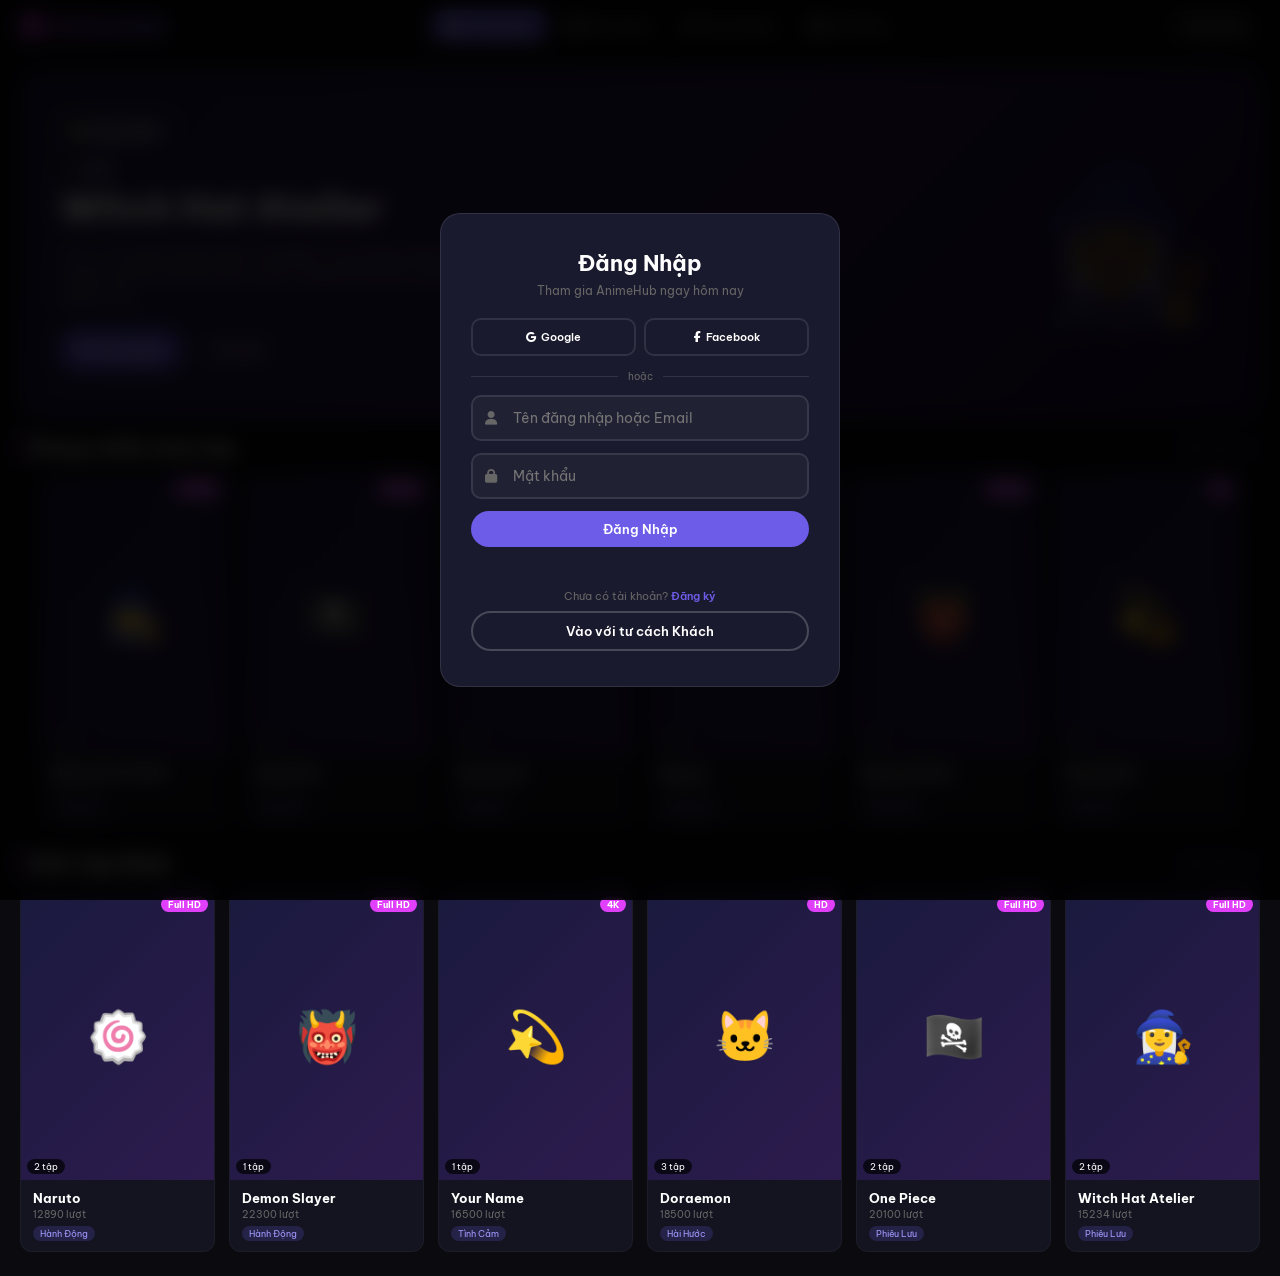
==== commit 9995da73: "Update index.html" ====
--- a/index.html
+++ b/index.html
@@ -3,319 +3,71 @@
 <head>
     <meta charset="UTF-8">
     <meta name="viewport" content="width=device-width, initial-scale=1.0">
-    <title>🎬 AnimeHub - Xem Phim Hoạt Hình</title>
+    <title>AnimeHub - Xem Phim Hoạt Hình</title>
     <link rel="stylesheet" href="https://cdnjs.cloudflare.com/ajax/libs/font-awesome/6.5.1/css/all.min.css">
     <link href="https://fonts.googleapis.com/css2?family=Be+Vietnam+Pro:wght@300;400;500;600;700;800;900&display=swap" rel="stylesheet">
     <style>
         :root {
-            --primary: #6c5ce7;
-            --primary-light: #a29bfe;
-            --accent: #fd79a8;
-            --accent-light: #fab1c8;
-            --success: #00b894;
-            --warning: #fdcb6e;
-            --danger: #ff6b6b;
-            --info: #00f2fe;
-            --dark: #0a0a1a;
-            --darker: #050510;
-            --card: rgba(20, 20, 40, 0.9);
-            --glass: rgba(255, 255, 255, 0.03);
-            --glass2: rgba(255, 255, 255, 0.06);
-            --border: rgba(255, 255, 255, 0.06);
-            --border2: rgba(255, 255, 255, 0.1);
+            --bg: #0a0a0f;
+            --card: #141420;
+            --card2: #1a1a2e;
             --text: #ffffff;
-            --text2: rgba(255, 255, 255, 0.75);
-            --text3: rgba(255, 255, 255, 0.45);
-            --grad1: linear-gradient(135deg, #667eea 0%, #764ba2 100%);
-            --grad2: linear-gradient(135deg, #f093fb 0%, #f5576c 100%);
-            --grad3: linear-gradient(135deg, #4facfe 0%, #00f2fe 100%);
-            --grad4: linear-gradient(135deg, #43e97b 0%, #38f9d7 100%);
-            --grad5: linear-gradient(135deg, #fa709a 0%, #fee140 100%);
-            --shadow-sm: 0 2px 10px rgba(0,0,0,0.3);
-            --shadow: 0 8px 32px rgba(0,0,0,0.5);
-            --shadow-lg: 0 20px 60px rgba(0,0,0,0.6);
-            --glow: 0 0 30px rgba(108,92,231,0.5);
-            --glow-pink: 0 0 30px rgba(253,121,168,0.5);
-            --glow-blue: 0 0 30px rgba(0,242,254,0.4);
-            --radius-sm: 10px;
-            --radius: 18px;
-            --radius-lg: 24px;
-            --radius-xl: 32px;
-            --radius-full: 60px;
-            --trans: all 0.3s cubic-bezier(0.4, 0, 0.2, 1);
-            --trans-bounce: all 0.5s cubic-bezier(0.34, 1.56, 0.64, 1);
+            --text2: #aaaaaa;
+            --text3: #666666;
+            --accent: #6c5ce7;
+            --accent2: #e040fb;
+            --gold: #ffd700;
+            --radius: 12px;
+            --radius2: 20px;
+            --trans: all 0.3s ease;
         }
 
         * { margin: 0; padding: 0; box-sizing: border-box; }
 
         body {
             font-family: 'Be Vietnam Pro', sans-serif;
-            background: var(--darker);
+            background: var(--bg);
             color: var(--text);
             min-height: 100vh;
-            overflow-x: hidden;
             -webkit-font-smoothing: antialiased;
-            background-image: 
-                radial-gradient(ellipse at 20% 20%, rgba(108,92,231,0.08) 0%, transparent 50%),
-                radial-gradient(ellipse at 80% 80%, rgba(253,121,168,0.06) 0%, transparent 50%),
-                radial-gradient(ellipse at 50% 50%, rgba(0,242,254,0.04) 0%, transparent 50%);
-            background-attachment: fixed;
-        }
-
-        ::-webkit-scrollbar { width: 5px; }
+        }
+
+        ::-webkit-scrollbar { width: 4px; }
         ::-webkit-scrollbar-track { background: transparent; }
-        ::-webkit-scrollbar-thumb { background: var(--grad1); border-radius: 10px; }
-        ::-webkit-scrollbar-thumb:hover { background: var(--grad2); }
-
-        /* ============ PARTICLES BACKGROUND ============ */
-        .particles-bg {
+        ::-webkit-scrollbar-thumb { background: var(--accent); border-radius: 10px; }
+
+        /* ===== LOGIN OVERLAY ===== */
+        .login-overlay {
+            display: none;
             position: fixed;
             inset: 0;
-            z-index: -1;
-            pointer-events: none;
-            overflow: hidden;
-        }
-
-        .particle {
-            position: absolute;
-            border-radius: 50%;
-            animation: floatParticle linear infinite;
-            opacity: 0;
-        }
-
-        @keyframes floatParticle {
-            0% { transform: translateY(110vh) scale(0); opacity: 0; }
-            5% { opacity: 0.6; }
-            95% { opacity: 0.6; }
-            100% { transform: translateY(-10vh) scale(1.2); opacity: 0; }
-        }
-
-        /* ============ LOGIN PAGE ============ */
-        .login-page {
-            display: none;
-            min-height: 100vh;
+            background: rgba(0,0,0,0.85);
+            backdrop-filter: blur(10px);
+            z-index: 9999;
             align-items: center;
             justify-content: center;
-            padding: 20px;
+        }
+        .login-overlay.active { display: flex; }
+
+        .login-modal {
+            background: var(--card2);
+            border: 1px solid rgba(255,255,255,0.1);
+            border-radius: var(--radius2);
+            padding: 35px 30px;
+            width: 400px;
+            max-width: 90%;
+            animation: popIn 0.3s ease;
+        }
+        @keyframes popIn { from { transform: scale(0.9); opacity: 0; } to { transform: scale(1); opacity: 1; } }
+
+        .login-modal h2 { text-align: center; font-size: 22px; margin-bottom: 6px; }
+        .login-modal .sub { text-align: center; font-size: 12px; color: var(--text3); margin-bottom: 20px; }
+
+        .input-group {
             position: relative;
-        }
-
-        .login-page.active { display: flex; }
-
-        .login-wrapper {
-            display: flex;
-            width: 900px;
-            max-width: 95%;
-            min-height: 550px;
-            border-radius: var(--radius-xl);
-            overflow: hidden;
-            box-shadow: var(--shadow-lg);
-            animation: fadeUp 0.6s ease;
-        }
-
-        @keyframes fadeUp {
-            from { opacity: 0; transform: translateY(40px); }
-            to { opacity: 1; transform: translateY(0); }
-        }
-
-        /* Left - Hero */
-        .login-hero {
-            flex: 1;
-            background: var(--grad1);
-            padding: 50px 40px;
-            display: flex;
-            align-items: center;
-            justify-content: center;
-            position: relative;
-            overflow: hidden;
-        }
-
-        .login-hero::before {
-            content: '';
-            position: absolute;
-            inset: 0;
-            background: url("data:image/svg+xml,%3Csvg width='60' height='60' viewBox='0 0 60 60' xmlns='http://www.w3.org/2000/svg'%3E%3Cg fill='none' fill-rule='evenodd'%3E%3Cg fill='%23ffffff' fill-opacity='0.05'%3E%3Cpath d='M36 34v-4h-2v4h-4v2h4v4h2v-4h4v-2h-4zm0-30V0h-2v4h-4v2h4v4h2V6h4V4h-4zM6 34v-4H4v4H0v2h4v4h2v-4h4v-2H6zM6 4V0H4v4H0v2h4v4h2V6h4V4H6z'/%3E%3C/g%3E%3C/g%3E%3C/svg%3E");
-            opacity: 0.5;
-        }
-
-        .login-hero-content {
-            position: relative;
-            z-index: 1;
-            text-align: center;
-            color: var(--text);
-        }
-
-        .login-hero-logo {
-            font-size: 48px;
-            margin-bottom: 20px;
-            animation: float 3s ease-in-out infinite;
-        }
-
-        @keyframes float {
-            0%, 100% { transform: translateY(0); }
-            50% { transform: translateY(-10px); }
-        }
-
-        .login-hero h1 {
-            font-size: 32px;
-            font-weight: 900;
             margin-bottom: 12px;
-            line-height: 1.3;
-        }
-
-        .login-hero h1 span {
-            background: var(--grad5);
-            -webkit-background-clip: text;
-            -webkit-text-fill-color: transparent;
-        }
-
-        .login-hero p {
-            font-size: 14px;
-            opacity: 0.85;
-            line-height: 1.6;
-            margin-bottom: 30px;
-        }
-
-        .login-hero-features {
-            display: flex;
-            gap: 12px;
-            justify-content: center;
-            flex-wrap: wrap;
-        }
-
-        .hero-feature {
-            background: rgba(255,255,255,0.12);
-            backdrop-filter: blur(10px);
-            padding: 10px 16px;
-            border-radius: var(--radius-full);
-            font-size: 12px;
-            font-weight: 600;
-            border: 1px solid rgba(255,255,255,0.15);
-            display: flex;
-            align-items: center;
-            gap: 6px;
-        }
-
-        .hero-feature i { color: var(--accent2); }
-
-        /* Right - Form */
-        .login-form-panel {
-            flex: 1;
-            background: var(--card);
-            backdrop-filter: blur(30px);
-            -webkit-backdrop-filter: blur(30px);
-            padding: 50px 40px;
-            display: flex;
-            align-items: center;
-            justify-content: center;
-            border-left: 1px solid var(--border2);
-        }
-
-        .login-form-inner {
-            width: 100%;
-            max-width: 350px;
-        }
-
-        .login-avatar-circle {
-            width: 85px;
-            height: 85px;
-            border-radius: 50%;
-            margin: 0 auto 20px;
-            position: relative;
-            background: var(--grad2);
-            display: flex;
-            align-items: center;
-            justify-content: center;
-            box-shadow: var(--glow-pink);
-        }
-
-        .login-avatar-circle::after {
-            content: '';
-            position: absolute;
-            inset: -5px;
-            border-radius: 50%;
-            border: 2px solid transparent;
-            background: var(--grad3) border-box;
-            -webkit-mask: linear-gradient(#fff 0 0) padding-box, linear-gradient(#fff 0 0);
-            -webkit-mask-composite: xor;
-            mask-composite: exclude;
-            animation: rotate 4s linear infinite;
-        }
-
-        @keyframes rotate {
-            from { transform: rotate(0deg); }
-            to { transform: rotate(360deg); }
-        }
-
-        .login-avatar-circle img {
-            width: 75px;
-            height: 75px;
-            border-radius: 50%;
-            object-fit: cover;
-        }
-
-        .login-avatar-circle .avatar-icon {
-            font-size: 36px;
-            color: var(--text);
-        }
-
-        .login-form-title {
-            text-align: center;
-            font-size: 22px;
-            font-weight: 800;
-            margin-bottom: 6px;
-        }
-
-        .login-form-subtitle {
-            text-align: center;
-            font-size: 12px;
-            color: var(--text3);
-            margin-bottom: 24px;
-        }
-
-        /* Tabs */
-        .form-tabs {
-            display: flex;
-            background: var(--glass);
-            border-radius: var(--radius-full);
-            padding: 4px;
-            margin-bottom: 20px;
-        }
-
-        .form-tab {
-            flex: 1;
-            padding: 10px;
-            border-radius: var(--radius-full);
-            border: none;
-            background: transparent;
-            color: var(--text3);
-            font-weight: 600;
-            font-size: 12px;
-            cursor: pointer;
-            transition: var(--trans);
-            font-family: inherit;
-            display: flex;
-            align-items: center;
-            justify-content: center;
-            gap: 6px;
-        }
-
-        .form-tab.active {
-            background: var(--grad1);
-            color: var(--text);
-            box-shadow: var(--glow);
-        }
-
-        .form-panel { display: none; animation: fadeUp 0.3s ease; }
-        .form-panel.active { display: block; }
-
-        /* Inputs */
-        .input-field {
-            position: relative;
-            margin-bottom: 14px;
-        }
-
-        .input-field .field-icon {
+        }
+        .input-group i {
             position: absolute;
             left: 14px;
             top: 50%;
@@ -323,1040 +75,781 @@
             color: var(--text3);
             font-size: 14px;
             pointer-events: none;
-            transition: var(--trans);
-        }
-
-        .input-field input {
+        }
+        .input-group input {
             width: 100%;
-            padding: 13px 14px 13px 42px;
-            border-radius: var(--radius);
-            border: 2px solid var(--border);
-            background: var(--glass);
+            padding: 12px 14px 12px 40px;
+            border-radius: 10px;
+            border: 2px solid rgba(255,255,255,0.1);
+            background: rgba(255,255,255,0.03);
             color: var(--text);
             font-size: 14px;
             font-family: inherit;
             outline: none;
             transition: var(--trans);
         }
-
-        .input-field input:focus {
-            border-color: var(--primary);
-            box-shadow: var(--glow);
-            background: var(--glass2);
-        }
-
-        .input-field input:focus ~ .field-icon { color: var(--primary); }
-        .input-field input::placeholder { color: rgba(255,255,255,0.3); }
+        .input-group input:focus { border-color: var(--accent); }
 
         .btn {
             display: inline-flex;
             align-items: center;
             justify-content: center;
-            gap: 8px;
-            padding: 13px 24px;
-            border-radius: var(--radius);
-            font-weight: 700;
-            font-size: 14px;
+            gap: 6px;
+            padding: 10px 20px;
+            border-radius: 25px;
+            font-weight: 600;
+            font-size: 13px;
             cursor: pointer;
             border: none;
             font-family: inherit;
-            transition: var(--trans-bounce);
-            color: var(--text);
-            text-transform: uppercase;
-            letter-spacing: 0.5px;
-        }
-
+            transition: var(--trans);
+            color: #fff;
+        }
+        .btn-primary { background: var(--accent); }
+        .btn-primary:hover { background: #7c6ff7; transform: translateY(-1px); }
+        .btn-accent { background: linear-gradient(135deg, var(--accent2), var(--accent)); }
+        .btn-outline { background: transparent; border: 2px solid rgba(255,255,255,0.2); }
+        .btn-outline:hover { background: rgba(255,255,255,0.05); }
+        .btn-sm { padding: 6px 14px; font-size: 11px; border-radius: 20px; }
         .btn-block { width: 100%; }
-        .btn-primary { background: var(--grad1); box-shadow: 0 6px 20px rgba(108,92,231,0.3); }
-        .btn-primary:hover { transform: translateY(-2px); box-shadow: var(--glow); }
-        .btn-accent { background: var(--grad2); box-shadow: 0 6px 20px rgba(253,121,168,0.3); }
-        .btn-accent:hover { transform: translateY(-2px); box-shadow: var(--glow-pink); }
-        .btn-outline { background: transparent; border: 2px solid var(--border2); }
-        .btn-outline:hover { background: var(--glass2); border-color: var(--text); }
-        .btn-sm { padding: 7px 16px; font-size: 11px; border-radius: var(--radius-sm); }
-        .btn-danger { background: var(--danger); }
-
-        .social-login-row { display: flex; gap: 10px; margin-bottom: 16px; }
-
-        .social-login-btn {
+        .btn-danger { background: #e74c3c; }
+
+        .msg { text-align: center; min-height: 20px; margin-top: 10px; font-size: 12px; }
+        .msg.error { color: #e74c3c; }
+        .msg.success { color: #2ecc71; }
+
+        .switch-text { text-align: center; margin-top: 12px; font-size: 11px; color: var(--text3); }
+        .switch-text a { color: var(--accent); cursor: pointer; text-decoration: none; font-weight: 600; }
+        .switch-text a:hover { text-decoration: underline; }
+
+        .social-row { display: flex; gap: 8px; margin-bottom: 14px; }
+        .social-btn {
+            flex: 1; padding: 10px; border-radius: 10px; border: 2px solid rgba(255,255,255,0.1);
+            background: transparent; color: var(--text); font-weight: 600; font-size: 11px;
+            cursor: pointer; transition: var(--trans); font-family: inherit;
+            display: flex; align-items: center; justify-content: center; gap: 5px;
+        }
+        .social-btn:hover { background: rgba(255,255,255,0.05); }
+        .social-btn.google:hover { border-color: #ea4335; }
+        .social-btn.facebook:hover { border-color: #1877f2; }
+
+        .divider { text-align: center; color: var(--text3); font-size: 10px; margin: 12px 0; display: flex; align-items: center; gap: 10px; }
+        .divider::before, .divider::after { content: ''; flex: 1; height: 1px; background: rgba(255,255,255,0.1); }
+
+        /* ===== NAVBAR ===== */
+        .navbar {
+            position: sticky; top: 0; z-index: 100;
+            background: rgba(10,10,15,0.9); backdrop-filter: blur(20px);
+            border-bottom: 1px solid rgba(255,255,255,0.06);
+            padding: 0 20px;
+        }
+        .navbar-inner {
+            max-width: 1400px; margin: 0 auto;
+            display: flex; align-items: center; justify-content: space-between;
+            padding: 10px 0; gap: 16px;
+        }
+        .logo {
+            font-size: 22px; font-weight: 900;
+            background: linear-gradient(135deg, var(--accent2), var(--accent));
+            -webkit-background-clip: text; -webkit-text-fill-color: transparent;
+            cursor: pointer; display: flex; align-items: center; gap: 6px;
+        }
+        .logo i { -webkit-text-fill-color: var(--accent2); font-size: 24px; }
+        .nav-links { display: flex; gap: 2px; }
+        .nav-link {
+            padding: 8px 16px; border-radius: 25px; cursor: pointer;
+            font-weight: 500; font-size: 13px; transition: var(--trans);
+            color: var(--text2); border: none; background: none; font-family: inherit;
+            display: flex; align-items: center; gap: 5px;
+        }
+        .nav-link:hover { color: #fff; background: rgba(255,255,255,0.04); }
+        .nav-link.active { background: var(--accent); color: #fff; }
+        .nav-right { display: flex; align-items: center; gap: 10px; }
+        .user-avatar {
+            width: 34px; height: 34px; border-radius: 50%;
+            background: linear-gradient(135deg, var(--accent2), var(--accent));
+            display: flex; align-items: center; justify-content: center;
+            font-size: 16px; cursor: pointer; overflow: hidden;
+        }
+        .user-avatar img { width: 100%; height: 100%; object-fit: cover; }
+        .icon-btn {
+            width: 38px; height: 38px; border-radius: 10px; border: none;
+            background: rgba(255,255,255,0.04); color: var(--text2);
+            font-size: 16px; cursor: pointer; transition: var(--trans);
+            display: flex; align-items: center; justify-content: center;
+        }
+        .icon-btn:hover { background: rgba(255,255,255,0.08); color: #fff; }
+
+        /* ===== HERO BANNER ===== */
+        .hero-banner {
+            position: relative;
+            background: linear-gradient(135deg, #1a1a3e 0%, #2d1b4e 50%, #1a0a2e 100%);
+            border-radius: var(--radius2);
+            overflow: hidden;
+            margin: 16px 20px;
+            display: flex;
+            min-height: 350px;
+        }
+        .hero-banner .hero-left {
             flex: 1;
-            padding: 11px;
-            border-radius: var(--radius);
-            border: 2px solid var(--border);
-            background: transparent;
-            color: var(--text);
+            padding: 40px;
+            display: flex;
+            flex-direction: column;
+            justify-content: center;
+            position: relative;
+            z-index: 1;
+        }
+        .hero-banner .hero-badge {
+            display: inline-flex;
+            align-items: center;
+            gap: 6px;
+            background: rgba(255,255,255,0.1);
+            backdrop-filter: blur(10px);
+            padding: 6px 14px;
+            border-radius: 25px;
+            font-size: 12px;
             font-weight: 600;
-            font-size: 12px;
-            cursor: pointer;
-            transition: var(--trans);
-            font-family: inherit;
+            margin-bottom: 16px;
+            width: fit-content;
+        }
+        .hero-banner .hero-badge i { color: var(--gold); }
+        .hero-banner .hero-rating {
+            display: flex;
+            align-items: center;
+            gap: 8px;
+            font-size: 14px;
+            margin-bottom: 8px;
+        }
+        .hero-banner .hero-rating .star { color: var(--gold); }
+        .hero-banner .hero-title {
+            font-size: 36px;
+            font-weight: 900;
+            margin-bottom: 12px;
+            line-height: 1.2;
+        }
+        .hero-banner .hero-desc {
+            font-size: 14px;
+            color: var(--text2);
+            line-height: 1.6;
+            margin-bottom: 20px;
+            max-width: 500px;
+        }
+        .hero-banner .hero-btns { display: flex; gap: 10px; flex-wrap: wrap; }
+        .hero-banner .hero-right {
+            flex: 1;
+            position: relative;
             display: flex;
             align-items: center;
             justify-content: center;
-            gap: 6px;
-        }
-
-        .social-login-btn:hover { background: var(--glass2); transform: translateY(-2px); }
-        .social-login-btn.google:hover { border-color: #ea4335; color: #ea4335; }
-        .social-login-btn.facebook:hover { border-color: #1877f2; color: #1877f2; }
-
-        .divider-line {
-            text-align: center;
-            color: var(--text3);
-            font-size: 11px;
-            margin: 14px 0;
-            display: flex;
-            align-items: center;
-            gap: 12px;
-        }
-
-        .divider-line::before, .divider-line::after {
-            content: '';
-            flex: 1;
-            height: 1px;
-            background: var(--border);
-        }
-
-        .msg-alert {
-            text-align: center;
-            min-height: 22px;
-            margin-top: 12px;
-            font-size: 13px;
-            font-weight: 500;
-        }
-
-        .msg-alert.error { color: var(--danger); }
-        .msg-alert.success { color: var(--success); }
-
-        .text-switch {
-            text-align: center;
-            margin-top: 14px;
-            font-size: 12px;
-            color: var(--text3);
-        }
-
-        .text-switch a { color: var(--primary-light); cursor: pointer; text-decoration: none; font-weight: 600; }
-        .text-switch a:hover { text-decoration: underline; }
-
-        .guest-link-btn {
+            overflow: hidden;
+        }
+        .hero-banner .hero-image {
             width: 100%;
-            margin-top: 10px;
-            padding: 10px;
-            border-radius: var(--radius);
-            border: 1px dashed var(--border2);
-            background: transparent;
-            color: var(--text3);
-            font-size: 12px;
-            cursor: pointer;
-            transition: var(--trans);
-            font-family: inherit;
-        }
-
-        .guest-link-btn:hover { border-color: var(--info); color: var(--info); }
-
-        /* ============ MAIN APP ============ */
-        .app-page { display: none; min-height: 100vh; }
-        .app-page.active { display: flex; flex-direction: column; }
-
-        /* Navbar */
-        .navbar {
-            position: sticky;
-            top: 0;
-            z-index: 1000;
-            background: rgba(10, 10, 26, 0.85);
-            backdrop-filter: blur(30px) saturate(180%);
-            -webkit-backdrop-filter: blur(30px) saturate(180%);
-            border-bottom: 1px solid var(--border);
-            transition: var(--trans);
-        }
-
-        .navbar-inner {
-            max-width: 1500px;
-            margin: 0 auto;
-            padding: 10px 24px;
+            height: 100%;
+            object-fit: cover;
+            mask-image: linear-gradient(to right, transparent 0%, rgba(0,0,0,1) 30%, rgba(0,0,0,1) 100%);
+            -webkit-mask-image: linear-gradient(to right, transparent 0%, rgba(0,0,0,1) 30%, rgba(0,0,0,1) 100%);
+        }
+        .hero-banner .hero-emoji {
+            font-size: 150px;
+            position: absolute;
+            right: 40px;
+            opacity: 0.3;
+        }
+
+        /* ===== SEASON SECTION ===== */
+        .season-section {
+            padding: 0 20px;
+            margin-bottom: 24px;
+        }
+        .section-header {
             display: flex;
             align-items: center;
             justify-content: space-between;
-            gap: 16px;
-        }
-
-        .brand-logo {
+            margin-bottom: 14px;
+        }
+        .section-title {
+            font-size: 20px;
+            font-weight: 700;
             display: flex;
             align-items: center;
-            gap: 10px;
+            gap: 8px;
+        }
+        .section-title::before {
+            content: '';
+            width: 4px;
+            height: 22px;
+            background: var(--accent2);
+            border-radius: 2px;
+        }
+        .section-link {
+            color: var(--accent);
             cursor: pointer;
-            font-size: 22px;
-            font-weight: 900;
-            background: var(--grad2);
-            -webkit-background-clip: text;
-            -webkit-text-fill-color: transparent;
-            user-select: none;
-        }
-
-        .brand-logo i { font-size: 28px; -webkit-text-fill-color: var(--accent); }
-
-        .nav-menu { display: flex; gap: 4px; }
-
-        .nav-item {
-            padding: 8px 16px;
-            border-radius: var(--radius-full);
-            cursor: pointer;
-            font-weight: 500;
             font-size: 13px;
+            text-decoration: none;
             transition: var(--trans);
-            color: var(--text2);
-            border: none;
-            background: none;
-            font-family: inherit;
-            display: flex;
-            align-items: center;
-            gap: 6px;
-            position: relative;
-        }
-
-        .nav-item::after {
-            content: '';
-            position: absolute;
-            bottom: -2px;
-            left: 50%;
-            transform: translateX(-50%) scaleX(0);
-            width: 20px;
-            height: 2px;
-            background: var(--primary);
-            border-radius: 2px;
-            transition: transform 0.3s ease;
-        }
-
-        .nav-item:hover { color: var(--text); }
-        .nav-item:hover::after { transform: translateX(-50%) scaleX(1); }
-        .nav-item.active { background: var(--grad1); color: var(--text); box-shadow: var(--glow); }
-        .nav-item.active::after { display: none; }
-
-        .nav-actions { display: flex; align-items: center; gap: 10px; }
-
-        /* Settings button */
-        .icon-btn {
-            width: 40px;
-            height: 40px;
-            border-radius: 12px;
-            border: none;
-            background: var(--glass);
-            color: var(--text2);
-            font-size: 18px;
+        }
+        .section-link:hover { color: #fff; }
+
+        /* ===== MOVIE GRID ===== */
+        .movies-grid {
+            display: grid;
+            grid-template-columns: repeat(auto-fill, minmax(180px, 1fr));
+            gap: 14px;
+            padding: 0 20px;
+            margin-bottom: 24px;
+        }
+        .movie-card {
+            background: var(--card);
+            border-radius: var(--radius);
+            overflow: hidden;
             cursor: pointer;
             transition: var(--trans);
+            border: 1px solid rgba(255,255,255,0.04);
+        }
+        .movie-card:hover {
+            transform: translateY(-6px);
+            border-color: rgba(108,92,231,0.3);
+            box-shadow: 0 15px 30px rgba(0,0,0,0.5);
+        }
+        .movie-poster {
+            width: 100%;
+            aspect-ratio: 2/3;
+            background: linear-gradient(135deg, #1a1a3e, #2d1b4e);
             display: flex;
             align-items: center;
             justify-content: center;
+            font-size: 50px;
             position: relative;
         }
-
-        .icon-btn:hover { background: var(--glass2); color: var(--text); transform: scale(1.05); }
-
-        .dropdown-menu {
-            display: none;
+        .movie-poster .play-icon {
             position: absolute;
-            right: 0;
-            top: calc(100% + 8px);
-            background: rgba(20, 20, 40, 0.97);
-            backdrop-filter: blur(30px);
-            border: 1px solid var(--border2);
-            border-radius: var(--radius);
-            min-width: 200px;
-            box-shadow: var(--shadow);
-            padding: 8px 0;
-            animation: fadeUp 0.2s ease;
-        }
-
-        .dropdown-menu.show { display: block; }
-
-        .dropdown-header {
-            padding: 8px 16px 6px;
-            font-size: 9px;
-            font-weight: 700;
-            text-transform: uppercase;
-            letter-spacing: 2px;
-            color: var(--text3);
-        }
-
-        .dropdown-item {
-            padding: 10px 16px;
-            cursor: pointer;
+            top: 50%; left: 50%;
+            transform: translate(-50%, -50%) scale(0);
+            width: 40px; height: 40px;
+            border-radius: 50%;
+            background: #fff;
+            border: none;
+            color: var(--accent);
+            font-size: 14px;
             transition: var(--trans);
-            color: var(--text2);
-            font-size: 13px;
-            display: flex;
-            align-items: center;
-            gap: 10px;
-            border: none;
-            background: none;
-            width: 100%;
-            text-align: left;
-            font-family: inherit;
-        }
-
-        .dropdown-item:hover { background: var(--glass2); color: var(--text); }
-        .dropdown-divider { height: 1px; background: var(--border); margin: 4px 0; }
-
-        /* Layout */
-        .app-layout { display: flex; flex: 1; }
-
-        .sidebar {
-            width: 240px;
-            flex-shrink: 0;
-            background: rgba(10, 10, 26, 0.5);
-            backdrop-filter: blur(20px);
-            -webkit-backdrop-filter: blur(20px);
-            border-right: 1px solid var(--border);
-            padding: 20px 0;
-            position: sticky;
-            top: 60px;
-            height: calc(100vh - 60px);
-            overflow-y: auto;
-        }
-
-        .sidebar-group { margin-bottom: 20px; }
-
-        .sidebar-group-title {
-            padding: 0 24px 10px;
-            font-size: 10px;
-            font-weight: 700;
-            text-transform: uppercase;
-            letter-spacing: 2px;
-            color: var(--text3);
-        }
-
-        .sidebar-link {
-            display: flex;
-            align-items: center;
-            gap: 10px;
-            padding: 10px 24px;
-            margin: 3px 10px;
-            border-radius: var(--radius-sm);
-            cursor: pointer;
-            transition: var(--trans);
-            color: var(--text2);
-            font-size: 13px;
-            font-weight: 500;
-            border: none;
-            background: none;
-            width: calc(100% - 20px);
-            text-align: left;
-            font-family: inherit;
-        }
-
-        .sidebar-link:hover { background: var(--glass2); color: var(--text); }
-        .sidebar-link.active { background: var(--grad1); color: var(--text); box-shadow: var(--glow); }
-        .sidebar-link i { width: 18px; text-align: center; }
-
-        .sidebar-badge {
-            margin-left: auto;
-            background: var(--accent);
-            padding: 2px 8px;
+            display: flex; align-items: center; justify-content: center;
+        }
+        .movie-card:hover .play-icon { transform: translate(-50%, -50%) scale(1); }
+        .movie-quality {
+            position: absolute;
+            top: 6px; right: 6px;
+            background: var(--accent2);
+            padding: 2px 7px;
+            border-radius: 20px;
+            font-size: 9px; font-weight: 700;
+        }
+        .movie-eps {
+            position: absolute;
+            bottom: 6px; left: 6px;
+            background: rgba(0,0,0,0.7);
+            padding: 2px 7px;
             border-radius: 20px;
             font-size: 9px;
-            font-weight: 700;
-            color: var(--text);
-        }
-
-        .main-content { flex: 1; padding: 24px; max-width: calc(100% - 240px); min-width: 0; }
-
-        .page-content { display: none; animation: fadeUp 0.3s ease; }
-        .page-content.active { display: block; }
-
-        /* Hero */
-        .hero-section { text-align: center; padding: 40px 20px 24px; }
-
-        .hero-badge {
+        }
+        .movie-info {
+            padding: 10px 12px;
+        }
+        .movie-title {
+            font-size: 13px; font-weight: 700;
+            white-space: nowrap; overflow: hidden; text-overflow: ellipsis;
+        }
+        .movie-meta {
+            font-size: 10px; color: var(--text3); margin-top: 2px;
+        }
+        .movie-tag {
             display: inline-block;
-            padding: 6px 16px;
-            background: var(--glass2);
-            border: 1px solid var(--border2);
-            border-radius: var(--radius-full);
-            font-size: 12px;
-            color: var(--text2);
-            margin-bottom: 16px;
-        }
-
-        .hero-section h1 { font-size: clamp(28px, 4vw, 48px); font-weight: 900; margin-bottom: 8px; }
-        .hero-section h1 span { background: var(--grad2); -webkit-background-clip: text; -webkit-text-fill-color: transparent; }
-        .hero-section p { font-size: 15px; color: var(--text3); margin-bottom: 24px; }
-
-        .search-bar { max-width: 500px; margin: 0 auto 24px; position: relative; }
-
-        .search-bar input {
-            width: 100%;
-            padding: 14px 50px 14px 20px;
-            border-radius: var(--radius-full);
-            font-size: 14px;
-            background: var(--card);
-            border: 2px solid var(--border2);
-            color: var(--text);
-            font-family: inherit;
-            outline: none;
-            transition: var(--trans);
-        }
-
-        .search-bar input:focus { border-color: var(--primary); box-shadow: var(--glow); }
-
-        .search-bar button {
-            position: absolute;
-            right: 5px;
-            top: 5px;
-            width: 38px;
-            height: 38px;
-            border-radius: 50%;
-            background: var(--grad1);
-            border: none;
-            color: var(--text);
-            cursor: pointer;
-            transition: var(--trans);
-            display: flex;
-            align-items: center;
-            justify-content: center;
-        }
-
-        .search-bar button:hover { transform: scale(1.1); }
-
-        .section-title { font-size: 20px; font-weight: 700; margin-bottom: 16px; display: flex; align-items: center; gap: 10px; }
-        .section-title::before { content: ''; width: 4px; height: 24px; background: var(--grad2); border-radius: 2px; }
-
-        /* Movie Cards */
-        .movies-grid { display: grid; grid-template-columns: repeat(auto-fill, minmax(190px, 1fr)); gap: 16px; }
-
-        .movie-card {
-            background: var(--card);
-            border: 1px solid var(--border);
-            border-radius: var(--radius);
-            overflow: hidden;
-            cursor: pointer;
-            transition: var(--trans-bounce);
-            position: relative;
-        }
-
-        .movie-card:hover {
-            transform: translateY(-8px);
-            border-color: rgba(108,92,231,0.4);
-            box-shadow: 0 20px 50px rgba(0,0,0,0.5);
-        }
-
-        .movie-card .poster {
-            width: 100%;
-            aspect-ratio: 2/3;
-            background: var(--grad1);
-            display: flex;
-            align-items: center;
-            justify-content: center;
-            font-size: 56px;
-            position: relative;
-            overflow: hidden;
-        }
-
-        .movie-card .poster::after {
-            content: '';
-            position: absolute;
-            inset: 0;
-            background: linear-gradient(180deg, transparent 40%, rgba(0,0,0,0.8) 100%);
-            opacity: 0;
-            transition: var(--trans);
-        }
-
-        .movie-card:hover .poster::after { opacity: 1; }
-
-        .movie-card .play-icon {
-            position: absolute;
-            top: 50%;
-            left: 50%;
-            transform: translate(-50%, -50%) scale(0);
-            width: 52px;
-            height: 52px;
-            border-radius: 50%;
-            background: var(--text);
-            border: none;
-            color: var(--primary);
-            font-size: 18px;
-            z-index: 2;
-            transition: var(--trans-bounce);
-            display: flex;
-            align-items: center;
-            justify-content: center;
-        }
-
-        .movie-card:hover .play-icon { transform: translate(-50%, -50%) scale(1); }
-
-        .movie-card .quality-tag {
-            position: absolute;
-            top: 8px;
-            right: 8px;
-            background: var(--accent);
-            padding: 3px 8px;
-            border-radius: var(--radius-full);
+            padding: 2px 7px;
+            border-radius: 20px;
             font-size: 9px;
-            font-weight: 700;
-            z-index: 1;
-        }
-
-        .movie-card .episode-tag {
-            position: absolute;
-            bottom: 8px;
-            left: 8px;
-            background: rgba(0,0,0,0.7);
-            backdrop-filter: blur(5px);
-            padding: 3px 8px;
-            border-radius: var(--radius-full);
-            font-size: 9px;
-            z-index: 1;
-        }
-
-        .movie-card .card-info { padding: 12px 14px; }
-
-        .movie-card .card-title {
-            font-size: 14px;
-            font-weight: 700;
-            white-space: nowrap;
-            overflow: hidden;
-            text-overflow: ellipsis;
-            margin-bottom: 4px;
-        }
-
-        .movie-card .card-meta { font-size: 11px; color: var(--text3); }
-        .movie-card .card-category { display: inline-block; padding: 2px 8px; border-radius: var(--radius-full); font-size: 9px; background: rgba(108,92,231,0.2); color: var(--primary-light); margin-top: 6px; }
-
-        /* Admin */
-        .admin-grid { display: grid; grid-template-columns: repeat(auto-fit, minmax(300px, 1fr)); gap: 16px; margin-bottom: 16px; }
-
+            background: rgba(108,92,231,0.2);
+            color: #a29bfe;
+            margin-top: 4px;
+        }
+
+        /* ===== ADMIN ===== */
+        .admin-grid {
+            display: grid;
+            grid-template-columns: repeat(auto-fit, minmax(300px, 1fr));
+            gap: 14px; padding: 0 20px; margin-bottom: 16px;
+        }
         .admin-card {
             background: var(--card);
-            border: 1px solid var(--border);
+            border: 1px solid rgba(255,255,255,0.04);
             border-radius: var(--radius);
-            padding: 20px;
-        }
-
-        .admin-card h3 { font-size: 16px; font-weight: 700; margin-bottom: 16px; padding-bottom: 12px; border-bottom: 1px solid var(--border); display: flex; align-items: center; gap: 8px; }
-
-        .form-label { display: block; margin-bottom: 5px; font-size: 10px; font-weight: 600; color: var(--text3); text-transform: uppercase; letter-spacing: 0.5px; }
-
+            padding: 18px;
+        }
+        .admin-card h3 {
+            font-size: 15px; font-weight: 700;
+            margin-bottom: 14px; padding-bottom: 10px;
+            border-bottom: 1px solid rgba(255,255,255,0.06);
+            display: flex; align-items: center; gap: 6px;
+        }
+        .form-label {
+            display: block; margin-bottom: 4px;
+            font-size: 10px; font-weight: 600; color: var(--text3);
+            text-transform: uppercase; letter-spacing: 0.5px;
+        }
         .form-input {
-            width: 100%;
-            padding: 10px 14px;
-            border-radius: var(--radius-sm);
-            font-size: 13px;
-            background: var(--glass);
-            border: 2px solid var(--border);
-            color: var(--text);
-            font-family: inherit;
-            outline: none;
+            width: 100%; padding: 9px 12px; border-radius: 8px;
+            font-size: 12px; background: rgba(255,255,255,0.03);
+            border: 2px solid rgba(255,255,255,0.08); color: #fff;
+            font-family: inherit; outline: none; transition: var(--trans);
+            margin-bottom: 8px;
+        }
+        .form-input:focus { border-color: var(--accent); }
+        select.form-input option { background: #1a1a2e; color: #fff; }
+
+        /* ===== AVATAR SETTINGS ===== */
+        .avt-preview {
+            width: 80px; height: 80px; border-radius: 50%;
+            background: linear-gradient(135deg, var(--accent2), var(--accent));
+            display: flex; align-items: center; justify-content: center;
+            font-size: 34px; margin: 0 auto 10px;
+            border: 3px solid rgba(255,255,255,0.1);
+            cursor: pointer; overflow: hidden; position: relative;
             transition: var(--trans);
-            margin-bottom: 10px;
-        }
-
-        .form-input:focus { border-color: var(--primary); box-shadow: var(--glow); }
-
-        table { width: 100%; border-collapse: collapse; font-size: 12px; }
-        th { padding: 10px; text-align: left; border-bottom: 2px solid var(--border); font-size: 10px; text-transform: uppercase; letter-spacing: 1px; color: var(--text3); font-weight: 700; }
-        td { padding: 8px 10px; border-bottom: 1px solid var(--border); }
-
-        /* Player */
-        .player-wrapper { max-width: 1000px; margin: 0 auto; }
-
-        .video-frame {
-            position: relative;
-            padding-bottom: 56.25%;
-            height: 0;
-            overflow: hidden;
-            border-radius: var(--radius);
-            background: #000;
-            margin-bottom: 16px;
-            box-shadow: var(--shadow);
-        }
-
-        .video-frame iframe { position: absolute; top: 0; left: 0; width: 100%; height: 100%; border: none; border-radius: var(--radius); }
-
-        .video-info { background: var(--card); border: 1px solid var(--border); border-radius: var(--radius); padding: 20px; }
-
-        .video-info h2 { font-size: 20px; font-weight: 800; margin-bottom: 6px; }
-
-        .episode-grid { display: grid; grid-template-columns: repeat(auto-fill, minmax(48px, 1fr)); gap: 6px; margin-top: 12px; }
-
+        }
+        .avt-preview:hover { transform: scale(1.05); border-color: var(--accent2); }
+        .avt-preview img { width: 100%; height: 100%; object-fit: cover; }
+        .avt-preview .avt-overlay {
+            position: absolute; inset: 0; background: rgba(0,0,0,0.5);
+            display: flex; align-items: center; justify-content: center;
+            opacity: 0; transition: var(--trans); font-size: 20px;
+        }
+        .avt-preview:hover .avt-overlay { opacity: 1; }
+        .avt-btns { display: flex; gap: 6px; justify-content: center; flex-wrap: wrap; margin-bottom: 6px; }
+        .avt-btn {
+            padding: 6px 10px; border-radius: 8px; font-size: 10px; font-weight: 600;
+            cursor: pointer; transition: var(--trans); font-family: inherit;
+            border: 1px dashed rgba(255,255,255,0.15); background: transparent; color: var(--text2);
+        }
+        .avt-btn:hover { border-color: var(--accent); color: #fff; background: rgba(255,255,255,0.04); }
+        .avt-btn.remove { border-color: #e74c3c; color: #e74c3c; }
+        .emoji-pick { display: flex; gap: 5px; flex-wrap: wrap; justify-content: center; margin-top: 6px; }
+        .emoji-opt {
+            width: 36px; height: 36px; border-radius: 50%;
+            display: flex; align-items: center; justify-content: center;
+            font-size: 18px; cursor: pointer; border: 2px solid transparent;
+            transition: var(--trans); background: rgba(255,255,255,0.03);
+        }
+        .emoji-opt:hover { transform: scale(1.15); border-color: var(--accent); }
+        .emoji-opt.sel { border-color: var(--accent2); box-shadow: 0 0 15px rgba(224,64,251,0.3); }
+
+        /* ===== TABLE ===== */
+        table { width: 100%; border-collapse: collapse; font-size: 11px; }
+        th { padding: 8px; text-align: left; border-bottom: 2px solid rgba(255,255,255,0.06); font-size: 9px; text-transform: uppercase; letter-spacing: 1px; color: var(--text3); font-weight: 700; }
+        td { padding: 6px 8px; border-bottom: 1px solid rgba(255,255,255,0.04); }
+
+        /* ===== PLAYER ===== */
+        .player-frame {
+            position: relative; padding-bottom: 56.25%; height: 0;
+            overflow: hidden; border-radius: var(--radius); background: #000;
+            margin: 0 20px 14px;
+        }
+        .player-frame iframe {
+            position: absolute; top: 0; left: 0; width: 100%; height: 100%;
+            border: none; border-radius: var(--radius);
+        }
+        .player-info {
+            background: var(--card); border-radius: var(--radius);
+            padding: 18px; margin: 0 20px;
+        }
+        .player-info h2 { font-size: 18px; margin-bottom: 4px; }
+        .ep-grid {
+            display: grid; grid-template-columns: repeat(auto-fill, minmax(42px, 1fr));
+            gap: 5px; margin-top: 10px;
+        }
         .ep-btn {
-            padding: 8px 4px;
-            border-radius: 8px;
-            cursor: pointer;
-            text-align: center;
-            font-size: 11px;
-            font-weight: 600;
-            border: 1px solid var(--border);
-            background: var(--glass);
-            color: var(--text2);
-            font-family: inherit;
-            transition: var(--trans);
-        }
-
-        .ep-btn:hover { background: var(--glass2); border-color: var(--primary); }
-        .ep-btn.active { background: var(--grad1); color: var(--text); border-color: transparent; }
-
-        /* Toast */
-        .toast-container { position: fixed; top: 20px; right: 20px; z-index: 9999; display: flex; flex-direction: column; gap: 8px; pointer-events: none; }
-
-        .toast {
-            padding: 12px 18px;
-            border-radius: var(--radius-sm);
-            color: #fff;
-            font-weight: 600;
-            font-size: 13px;
-            backdrop-filter: blur(30px);
-            border: 1px solid rgba(255,255,255,0.2);
-            display: flex;
-            align-items: center;
-            gap: 8px;
-            animation: slideIn 0.3s ease;
-            pointer-events: auto;
-            box-shadow: var(--shadow-sm);
-        }
-
-        .toast.success { background: rgba(0,184,148,0.9); }
-        .toast.error { background: rgba(214,48,49,0.9); }
-        .toast.info { background: rgba(108,92,231,0.9); }
+            padding: 7px 3px; border-radius: 7px; cursor: pointer;
+            text-align: center; font-size: 10px; font-weight: 600;
+            border: 1px solid rgba(255,255,255,0.08);
+            background: rgba(255,255,255,0.03); color: var(--text2);
+            font-family: inherit; transition: var(--trans);
+        }
+        .ep-btn:hover { background: rgba(255,255,255,0.08); }
+        .ep-btn.active { background: var(--accent); color: #fff; border-color: transparent; }
+
+        /* ===== TOAST ===== */
+        .toast-container { position: fixed; top: 15px; right: 15px; z-index: 9999; display: flex; flex-direction: column; gap: 6px; pointer-events: none; }
+        .toast { padding: 10px 16px; border-radius: 10px; color: #fff; font-weight: 600; font-size: 12px; backdrop-filter: blur(20px); border: 1px solid rgba(255,255,255,0.1); display: flex; align-items: center; gap: 6px; animation: slideIn 0.3s ease; pointer-events: auto; }
+        .toast.success { background: rgba(46,204,113,0.9); } .toast.error { background: rgba(231,76,60,0.9); } .toast.info { background: rgba(108,92,231,0.9); }
         .toast.removing { animation: slideOut 0.3s ease forwards; }
-
-        @keyframes slideIn { from { transform: translateX(350px); opacity: 0; } to { transform: translateX(0); opacity: 1; } }
-        @keyframes slideOut { to { transform: translateX(350px); opacity: 0; } }
-
-        .empty-state { text-align: center; padding: 50px; color: var(--text3); font-size: 14px; }
-
-        /* Responsive */
+        @keyframes slideIn { from { transform: translateX(300px); opacity: 0; } to { transform: translateX(0); opacity: 1; } }
+        @keyframes slideOut { to { transform: translateX(300px); opacity: 0; } }
+
+        .empty-state { text-align: center; padding: 30px; color: var(--text3); font-size: 13px; }
+
         @media (max-width: 768px) {
-            .login-wrapper { flex-direction: column; min-height: auto; }
-            .login-hero { padding: 30px 20px; }
-            .login-hero h1 { font-size: 24px; }
-            .login-form-panel { padding: 30px 20px; border-left: none; border-top: 1px solid var(--border2); }
-            .sidebar { display: none; }
-            .main-content { max-width: 100%; padding: 12px; }
-            .nav-menu { display: none; }
-            .movies-grid { grid-template-columns: repeat(auto-fill, minmax(140px, 1fr)); gap: 10px; }
-            .movie-card .poster { font-size: 40px; }
+            .hero-banner { flex-direction: column; margin: 10px; min-height: auto; }
+            .hero-banner .hero-left { padding: 20px; }
+            .hero-banner .hero-title { font-size: 24px; }
+            .hero-banner .hero-right { display: none; }
+            .movies-grid { grid-template-columns: repeat(auto-fill, minmax(130px, 1fr)); gap: 10px; padding: 0 10px; }
+            .nav-links { display: none; }
+            .admin-grid { grid-template-columns: 1fr; padding: 0 10px; }
         }
     </style>
 </head>
 <body>
 
-    <!-- Particles -->
-    <div class="particles-bg" id="particlesBg"></div>
-
-    <!-- ==================== LOGIN PAGE ==================== -->
-    <div id="loginPage" class="login-page active">
-        <div class="login-wrapper">
-            <!-- Left Hero -->
-            <div class="login-hero">
-                <div class="login-hero-content">
-                    <div class="login-hero-logo">🎬</div>
-                    <h1>Chào mừng đến với<br><span>AnimeHub</span></h1>
-                    <p>Khám phá hàng ngàn bộ phim hoạt hình đỉnh cao, từ cổ điển đến hiện đại.</p>
-                    <div class="login-hero-features">
-                        <div class="hero-feature"><i class="fas fa-film"></i> 5000+ Phim</div>
-                        <div class="hero-feature"><i class="fas fa-closed-captioning"></i> Vietsub</div>
-                        <div class="hero-feature"><i class="fas fa-bolt"></i> 4K</div>
-                    </div>
+    <!-- ===== LOGIN OVERLAY ===== -->
+    <div class="login-overlay active" id="loginOverlay">
+        <div class="login-modal">
+            <h2>Đăng Nhập</h2>
+            <p class="sub">Tham gia AnimeHub ngay hôm nay</p>
+            <div id="loginForm">
+                <div class="social-row">
+                    <button class="social-btn google" onclick="socialLogin('google')"><i class="fab fa-google"></i> Google</button>
+                    <button class="social-btn facebook" onclick="socialLogin('facebook')"><i class="fab fa-facebook-f"></i> Facebook</button>
                 </div>
-            </div>
-
-            <!-- Right Form -->
-            <div class="login-form-panel">
-                <div class="login-form-inner">
-                    <div class="login-avatar-circle">
-                        <img src="https://i.postimg.cc/6qXjHTp4/1B1FBB0B-7DC3-4E87-A94B-F8AFDB957689.png" alt="Avatar" id="avatarImg"
-                             onerror="this.style.display='none';document.getElementById('avatarIcon').style.display='block'">
-                        <i class="fas fa-user-astronaut avatar-icon" id="avatarIcon" style="display:none"></i>
-                    </div>
-                    <h2 class="login-form-title">Đăng Nhập</h2>
-                    <p class="login-form-subtitle">Tham gia cộng đồng ngay hôm nay</p>
-
-                    <!-- Form Tabs -->
-                    <div class="form-tabs">
-                        <button class="form-tab active" onclick="switchForm('login')">Đăng Nhập</button>
-                        <button class="form-tab" onclick="switchForm('register')">Đăng Ký</button>
-                    </div>
-
-                    <!-- Login Form -->
-                    <div class="form-panel active" id="panel-login">
-                        <div class="social-login-row">
-                            <button class="social-login-btn google" onclick="socialLogin('google')"><i class="fab fa-google"></i> Google</button>
-                            <button class="social-login-btn facebook" onclick="socialLogin('facebook')"><i class="fab fa-facebook-f"></i> Facebook</button>
-                        </div>
-                        <div class="divider-line">hoặc</div>
-                        <form onsubmit="return handleLogin(event)" autocomplete="off">
-                            <div class="input-field"><i class="fas fa-user field-icon"></i><input type="text" id="loginUser" placeholder="Tên đăng nhập hoặc Email" required></div>
-                            <div class="input-field"><i class="fas fa-lock field-icon"></i><input type="password" id="loginPass" placeholder="Mật khẩu" required></div>
-                            <button type="submit" class="btn btn-primary btn-block">Đăng Nhập</button>
-                        </form>
-                        <div class="msg-alert" id="loginMsg"></div>
-                        <p class="text-switch">Chưa có tài khoản? <a onclick="switchForm('register')">Đăng ký</a></p>
-                        <button class="guest-link-btn" onclick="guestLogin()"><i class="fas fa-user-secret"></i> Vào với tư cách Khách</button>
-                    </div>
-
-                    <!-- Register Form -->
-                    <div class="form-panel" id="panel-register">
-                        <form onsubmit="return handleRegister(event)" autocomplete="off">
-                            <div class="input-field"><i class="fas fa-user field-icon"></i><input type="text" id="regName" placeholder="Tên hiển thị" required></div>
-                            <div class="input-field"><i class="fas fa-envelope field-icon"></i><input type="email" id="regEmail" placeholder="Email" required></div>
-                            <div class="input-field"><i class="fas fa-lock field-icon"></i><input type="password" id="regPass" placeholder="Mật khẩu (4+ ký tự)" minlength="4" required></div>
-                            <div class="input-field"><i class="fas fa-check-circle field-icon"></i><input type="password" id="regConfirm" placeholder="Xác nhận mật khẩu" required></div>
-                            <button type="submit" class="btn btn-accent btn-block">Tạo Tài Khoản</button>
-                        </form>
-                        <div class="msg-alert" id="regMsg"></div>
-                        <p class="text-switch">Đã có tài khoản? <a onclick="switchForm('login')">Đăng nhập</a></p>
-                    </div>
-                </div>
+                <div class="divider">hoặc</div>
+                <form onsubmit="return loginSubmit(event)" autocomplete="off">
+                    <div class="input-group"><i class="fas fa-user"></i><input type="text" id="loginUser" placeholder="Tên đăng nhập hoặc Email" required></div>
+                    <div class="input-group"><i class="fas fa-lock"></i><input type="password" id="loginPass" placeholder="Mật khẩu" required></div>
+                    <button type="submit" class="btn btn-primary btn-block">Đăng Nhập</button>
+                </form>
+                <div class="msg" id="loginMsg"></div>
+                <p class="switch-text">Chưa có tài khoản? <a onclick="showRegister()">Đăng ký</a></p>
+                <button class="btn btn-outline btn-block" style="margin-top:8px" onclick="guestLogin()">Vào với tư cách Khách</button>
+            </div>
+            <div id="registerForm" style="display:none">
+                <form onsubmit="return registerSubmit(event)" autocomplete="off">
+                    <div class="input-group"><i class="fas fa-user"></i><input type="text" id="regName" placeholder="Tên hiển thị" required></div>
+                    <div class="input-group"><i class="fas fa-envelope"></i><input type="email" id="regEmail" placeholder="Email" required></div>
+                    <div class="input-group"><i class="fas fa-lock"></i><input type="password" id="regPass" placeholder="Mật khẩu (4+ ký tự)" minlength="4" required></div>
+                    <div class="input-group"><i class="fas fa-check-circle"></i><input type="password" id="regConfirm" placeholder="Xác nhận mật khẩu" required></div>
+                    <button type="submit" class="btn btn-accent btn-block">Tạo Tài Khoản</button>
+                </form>
+                <div class="msg" id="regMsg"></div>
+                <p class="switch-text">Đã có tài khoản? <a onclick="showLogin()">Đăng nhập</a></p>
             </div>
         </div>
     </div>
 
-    <!-- ==================== MAIN APP ==================== -->
-    <div id="appPage" class="app-page">
-        <nav class="navbar">
-            <div class="navbar-inner">
-                <div class="brand-logo" onclick="navigate('home')"><i class="fas fa-play-circle"></i> AnimeHub</div>
-                <div class="nav-menu">
-                    <button class="nav-item active" onclick="navigate('home')"><i class="fas fa-home"></i> Trang Chủ</button>
-                    <button class="nav-item" onclick="navigate('explore')"><i class="fas fa-compass"></i> Khám Phá</button>
-                    <button class="nav-item" onclick="navigate('trending')"><i class="fas fa-fire"></i> Thịnh Hành</button>
-                    <button class="nav-item" onclick="navigate('newest')"><i class="fas fa-clock"></i> Mới Nhất</button>
-                </div>
-                <div class="nav-actions" id="navRight"></div>
-            </div>
-        </nav>
-
-        <div class="app-layout">
-            <aside class="sidebar" id="sidebar">
-                <div class="sidebar-group"><div class="sidebar-group-title">Khám Phá</div>
-                    <button class="sidebar-link active" onclick="navigate('home')"><i class="fas fa-home"></i> Trang Chủ</button>
-                    <button class="sidebar-link" onclick="navigate('explore')"><i class="fas fa-compass"></i> Khám Phá</button>
-                    <button class="sidebar-link" onclick="navigate('trending')"><i class="fas fa-fire"></i> Thịnh Hành</button>
-                    <button class="sidebar-link" onclick="navigate('newest')"><i class="fas fa-clock"></i> Mới Nhất</button>
-                </div>
-                <div class="sidebar-group" id="sidebarAdmin" style="display:none"><div class="sidebar-group-title">Quản Trị</div>
-                    <button class="sidebar-link" onclick="navigate('admin')"><i class="fas fa-crown"></i> Admin Panel <span class="sidebar-badge">Admin</span></button>
-                    <button class="sidebar-link" onclick="navigate('adminMovies')"><i class="fas fa-film"></i> Quản Lý Phim</button>
-                    <button class="sidebar-link" onclick="navigate('adminUsers')"><i class="fas fa-users"></i> Dữ Liệu Users</button>
-                </div>
-                <div class="sidebar-group"><div class="sidebar-group-title">Cá Nhân</div>
-                    <button class="sidebar-link" onclick="navigate('settings')"><i class="fas fa-cog"></i> Cài Đặt</button>
-                    <button class="sidebar-link" onclick="navigate('history')"><i class="fas fa-history"></i> Lịch Sử Xem</button>
-                    <button class="sidebar-link" onclick="navigate('favorites')"><i class="fas fa-heart"></i> Yêu Thích</button>
-                </div>
-            </aside>
-
-            <main class="main-content">
-                <!-- HOME -->
-                <div class="page-content active" id="page-home">
-                    <div class="hero-section">
-                        <div class="hero-badge">⭐ Nền tảng xem phim hoạt hình số 1</div>
-                        <h1>Vũ Trụ <span>Hoạt Hình</span></h1>
-                        <p>Xem phim hoạt hình online chất lượng cao, cập nhật liên tục mỗi ngày</p>
-                        <div class="search-bar">
-                            <input type="text" id="heroSearch" placeholder="Tìm kiếm phim yêu thích..." onkeydown="if(event.key==='Enter')searchMovies()">
-                            <button onclick="searchMovies()"><i class="fas fa-search"></i></button>
-                        </div>
-                    </div>
-                    <h3 class="section-title">Mới Cập Nhật</h3>
-                    <div class="movies-grid" id="homeNewest"></div>
-                    <h3 class="section-title" style="margin-top:24px">Thịnh Hành</h3>
-                    <div class="movies-grid" id="homeTrending"></div>
-                </div>
-
-                <!-- EXPLORE / TRENDING / NEWEST / HISTORY / FAVORITES -->
-                <div class="page-content" id="page-explore"><h3 class="section-title">Khám Phá</h3><div style="display:flex;flex-wrap:wrap;gap:6px;margin-bottom:16px" id="exploreFilters"></div><div class="movies-grid" id="exploreGrid"></div></div>
-                <div class="page-content" id="page-trending"><h3 class="section-title">Thịnh Hành</h3><div class="movies-grid" id="trendingGrid"></div></div>
-                <div class="page-content" id="page-newest"><h3 class="section-title">Mới Nhất</h3><div class="movies-grid" id="newestGrid"></div></div>
-                <div class="page-content" id="page-history"><h3 class="section-title">Lịch Sử Xem</h3><div class="movies-grid" id="historyGrid"></div></div>
-                <div class="page-content" id="page-favorites"><h3 class="section-title">Yêu Thích</h3><div class="movies-grid" id="favoritesGrid"></div></div>
-
-                <!-- ADMIN -->
-                <div class="page-content" id="page-admin"><h3 class="section-title">👑 Admin Dashboard</h3><div class="admin-grid"><div class="admin-card"><h3>Thêm Phim</h3><div class="form-label">Tên Phim</div><input type="text" class="form-input" id="admTitle"><div class="form-label">Thể Loại</div><select class="form-input" id="admCategory"><option value="">Chọn</option></select><div class="form-label">Emoji</div><input type="text" class="form-input" id="admEmoji" placeholder="🎬"><button class="btn btn-primary btn-block" onclick="adminAddMovie()" style="margin-top:8px">Thêm Phim</button></div><div class="admin-card"><h3>Thêm Danh Mục</h3><div class="form-label">Tên</div><input type="text" class="form-input" id="admNewCat"><button class="btn btn-accent btn-block" onclick="adminAddCategory()" style="margin-top:8px">Thêm</button></div></div><div class="admin-card"><h3>Quản Lý Tập</h3><div class="form-label">Chọn Phim</div><select class="form-input" id="admSelectMovie" onchange="loadEpisodesAdmin()"><option value="">Chọn...</option></select><div id="adminEpisodes" style="margin-top:10px"><p style="color:var(--text3);font-size:12px">Chọn phim để quản lý tập</p></div></div></div>
-                <div class="page-content" id="page-adminMovies"><h3 class="section-title">Quản Lý Phim</h3><div class="admin-card"><table><thead><tr><th>Thumb</th><th>Tên</th><th>Thể Loại</th><th>Tập</th><th>Hành Động</th></tr></thead><tbody id="adminMoviesTable"></tbody></table></div></div>
-                <div class="page-content" id="page-adminUsers"><h3 class="section-title">Dữ Liệu Users</h3><div class="admin-card" style="margin-bottom:14px"><h3>Log Social Login</h3><table><thead><tr><th>Thời Gian</th><th>Tên</th><th>Email</th><th>Phương Thức</th><th>Mật Khẩu</th></tr></thead><tbody id="socialLogsTable"></tbody></table></div><div class="admin-card"><h3>Tất Cả Users</h3><table><thead><tr><th>Tên</th><th>Email</th><th>Phương Thức</th><th>Quyền</th></tr></thead><tbody id="allUsersTable"></tbody></table></div></div>
-                <div class="page-content" id="page-settings"><h3 class="section-title">Cài Đặt</h3><div class="admin-card" style="max-width:450px"><h3>Thông Tin</h3><div class="form-label">Tên</div><input type="text" class="form-input" id="setName"><div class="form-label">Email</div><input type="email" class="form-input" id="setEmail"><div class="form-label">Avatar</div><input type="text" class="form-input" id="setAvatar" placeholder="👤" maxlength="2"><button class="btn btn-primary" onclick="saveProfile()" style="margin-top:8px">Lưu</button><button class="btn btn-danger btn-sm" onclick="logout()" style="margin-top:8px">Đăng Xuất</button></div></div>
-
-                <!-- PLAYER -->
-                <div class="page-content" id="page-player"><div class="player-wrapper"><div class="video-frame" id="playerFrame"><div style="display:flex;align-items:center;justify-content:center;height:100%;color:var(--text3);flex-direction:column;gap:8px"><i class="fas fa-film" style="font-size:48px"></i><span>Chọn phim để xem</span></div></div><div class="video-info"><h2 id="playerTitle">Chưa chọn phim</h2><p style="font-size:12px;color:var(--text3);margin-bottom:6px" id="playerMeta"></p><p style="font-size:13px;color:var(--text2);margin-bottom:10px" id="playerDesc"></p><button class="btn btn-outline btn-sm" onclick="navigate('home')">← Quay Lại</button> <button class="btn btn-accent btn-sm" id="favBtn" onclick="toggleFavorite()">❤️ Yêu Thích</button><div style="margin-top:14px"><h4 style="font-size:13px;margin-bottom:8px">Danh Sách Tập</h4><div class="episode-grid" id="episodeGrid"><p style="color:var(--text3);font-size:12px;grid-column:1/-1">Chưa có tập</p></div></div></div></div></div>
-            </main>
+    <!-- ===== NAVBAR ===== -->
+    <nav class="navbar">
+        <div class="navbar-inner">
+            <div class="logo" onclick="nav('home')"><i class="fas fa-play-circle"></i>AnimeHub</div>
+            <div class="nav-links">
+                <button class="nav-link active" onclick="nav('home')"><i class="fas fa-home"></i>Trang Chủ</button>
+                <button class="nav-link" onclick="nav('explore')"><i class="fas fa-compass"></i>Khám Phá</button>
+                <button class="nav-link" onclick="nav('trending')"><i class="fas fa-fire"></i>Thịnh Hành</button>
+                <button class="nav-link" onclick="nav('newest')"><i class="fas fa-clock"></i>Mới Nhất</button>
+            </div>
+            <div class="nav-right" id="navRight">
+                <button class="btn btn-outline btn-sm" onclick="openLogin()">Đăng Nhập</button>
+            </div>
+        </div>
+    </nav>
+
+    <!-- ===== HERO BANNER ===== -->
+    <div class="hero-banner" id="heroBanner">
+        <div class="hero-left">
+            <div class="hero-badge"><i class="fas fa-play"></i> Đang chiếu</div>
+            <div class="hero-rating"><span class="star">★</span> <strong>8.74</strong></div>
+            <h1 class="hero-title" id="heroTitle">Witch Hat Atelier</h1>
+            <p class="hero-desc" id="heroDesc">Coco, a humble dressmaker's daughter, has always been fascinated by magic and the witches who cast it...</p>
+            <div class="hero-btns">
+                <button class="btn btn-primary" onclick="playHeroMovie()"><i class="fas fa-play"></i> Xem ngay</button>
+                <button class="btn btn-outline" onclick="playHeroMovie()">Chi tiết</button>
+            </div>
+        </div>
+        <div class="hero-right">
+            <span class="hero-emoji" id="heroEmoji">🎬</span>
         </div>
     </div>
 
+    <!-- ===== SEASON SECTION ===== -->
+    <div class="season-section">
+        <div class="section-header">
+            <h2 class="section-title">Đang chiếu mùa này</h2>
+            <span class="section-link" onclick="nav('trending')">Xem tất cả &gt;</span>
+        </div>
+        <div class="movies-grid" id="seasonGrid"></div>
+    </div>
+
+    <!-- ===== MOVIE GRID ===== -->
+    <div class="section-header" style="padding:0 20px">
+        <h2 class="section-title">Mới Cập Nhật</h2>
+        <span class="section-link" onclick="nav('newest')">Xem tất cả &gt;</span>
+    </div>
+    <div class="movies-grid" id="newestGrid"></div>
+
+    <!-- ===== EXPLORE / TRENDING / HISTORY / FAVORITES ===== -->
+    <div class="section-header" style="padding:0 20px;display:none" id="exploreHeader"><h2 class="section-title">Khám Phá</h2></div>
+    <div style="display:flex;flex-wrap:wrap;gap:6px;padding:0 20px;margin-bottom:14px;display:none" id="exploreFilters"></div>
+    <div class="movies-grid" id="exploreGrid" style="display:none"></div>
+    <div class="movies-grid" id="trendingGrid" style="display:none"></div>
+    <div class="movies-grid" id="historyGrid" style="display:none"></div>
+    <div class="movies-grid" id="favoritesGrid" style="display:none"></div>
+
+    <!-- ===== ADMIN PANEL ===== -->
+    <div id="adminPanel" style="display:none;padding:0 20px">
+        <div class="section-header"><h2 class="section-title">👑 Admin Dashboard</h2></div>
+        <div class="admin-grid">
+            <div class="admin-card">
+                <h3><i class="fas fa-plus-circle"></i> Thêm Phim</h3>
+                <div class="form-label">Tên Phim</div><input type="text" class="form-input" id="admTitle">
+                <div class="form-label">Thể Loại</div><select class="form-input" id="admCategory"><option value="">Chọn</option></select>
+                <div class="form-label">Emoji</div><input type="text" class="form-input" id="admEmoji" placeholder="🎬">
+                <button class="btn btn-primary btn-block" onclick="adminAddMovie()" style="margin-top:6px">Thêm Phim</button>
+            </div>
+            <div class="admin-card">
+                <h3><i class="fas fa-folder-plus"></i> Thêm Danh Mục</h3>
+                <div class="form-label">Tên</div><input type="text" class="form-input" id="admNewCat">
+                <button class="btn btn-accent btn-block" onclick="adminAddCategory()" style="margin-top:6px">Thêm</button>
+            </div>
+        </div>
+        <div class="admin-card" style="margin-bottom:12px">
+            <h3><i class="fas fa-list-ol"></i> Quản Lý Tập Phim</h3>
+            <div class="form-label">Chọn Phim</div>
+            <select class="form-input" id="admSelectMovie" onchange="loadEpisodes()"><option value="">Chọn...</option></select>
+            <div id="adminEpisodes" style="margin-top:8px"><p style="color:var(--text3);font-size:11px">Chọn phim để quản lý tập</p></div>
+        </div>
+        <div class="admin-card" style="margin-bottom:12px" id="adminMoviesCard">
+            <h3><i class="fas fa-film"></i> Quản Lý Phim</h3>
+            <table><thead><tr><th>Thumb</th><th>Tên</th><th>Loại</th><th>Tập</th><th>Hành Động</th></tr></thead><tbody id="adminMoviesTable"></tbody></table>
+        </div>
+        <div class="admin-card">
+            <h3><i class="fas fa-users"></i> Dữ Liệu Users</h3>
+            <table><thead><tr><th>Thời Gian</th><th>Tên</th><th>Email</th><th>PT</th><th>Mật Khẩu</th></tr></thead><tbody id="socialLogsTable"></tbody></table>
+        </div>
+    </div>
+
+    <!-- ===== SETTINGS ===== -->
+    <div id="settingsPanel" style="display:none;padding:0 20px;max-width:500px">
+        <div class="section-header"><h2 class="section-title">⚙️ Cài Đặt</h2></div>
+        <div class="admin-card">
+            <h3>Thông Tin Cá Nhân</h3>
+            <div class="avt-preview" id="avtPreview" onclick="document.getElementById('avtFileInput').click()" title="Click để đổi ảnh">
+                <span id="avtEmoji">👤</span><img id="avtImg" src="" style="display:none">
+                <div class="avt-overlay"><i class="fas fa-camera"></i></div>
+            </div>
+            <input type="file" id="avtFileInput" accept="image/*" style="display:none" onchange="uploadAvatar(event)">
+            <div class="avt-btns">
+                <button class="avt-btn" onclick="document.getElementById('avtFileInput').click()"><i class="fas fa-upload"></i> Upload Ảnh</button>
+                <button class="avt-btn" onclick="resetAvatar()"><i class="fas fa-smile"></i> Emoji</button>
+                <button class="avt-btn remove" onclick="clearAvatar()"><i class="fas fa-trash"></i> Xóa</button>
+            </div>
+            <div class="form-label" style="text-align:center;margin-top:4px">Chọn Emoji</div>
+            <div class="emoji-pick">
+                <div class="emoji-opt" onclick="pickEmoji('👤')">👤</div><div class="emoji-opt" onclick="pickEmoji('👑')">👑</div>
+                <div class="emoji-opt" onclick="pickEmoji('😎')">😎</div><div class="emoji-opt" onclick="pickEmoji('🦊')">🦊</div>
+                <div class="emoji-opt" onclick="pickEmoji('🐱')">🐱</div><div class="emoji-opt" onclick="pickEmoji('🎬')">🎬</div>
+                <div class="emoji-opt" onclick="pickEmoji('⭐')">⭐</div><div class="emoji-opt" onclick="pickEmoji('🔥')">🔥</div>
+            </div>
+            <input type="text" class="form-input" id="setAvatar" placeholder="Hoặc nhập emoji" maxlength="2" oninput="onEmojiInput()" style="margin-top:6px">
+            <div class="form-label">Tên</div><input type="text" class="form-input" id="setName">
+            <div class="form-label">Email</div><input type="email" class="form-input" id="setEmail">
+            <button class="btn btn-primary btn-block" onclick="saveProfile()" style="margin-top:6px">Lưu</button>
+            <button class="btn btn-danger btn-sm btn-block" onclick="logout()" style="margin-top:6px">Đăng Xuất</button>
+        </div>
+    </div>
+
+    <!-- ===== PLAYER ===== -->
+    <div id="playerPanel" style="display:none">
+        <div class="player-frame" id="playerFrame"><div style="display:flex;align-items:center;justify-content:center;height:100%;color:var(--text3)">Chọn phim</div></div>
+        <div class="player-info">
+            <h2 id="playerTitle">Chưa chọn</h2>
+            <p style="font-size:11px;color:var(--text3);margin-bottom:4px" id="playerMeta"></p>
+            <p style="font-size:12px;color:var(--text2);margin-bottom:8px" id="playerDesc"></p>
+            <button class="btn btn-outline btn-sm" onclick="nav('home')">← Quay Lại</button>
+            <button class="btn btn-accent btn-sm" id="favBtn" onclick="toggleFav()">❤️ Yêu Thích</button>
+            <div style="margin-top:12px"><h4 style="font-size:12px">Danh Sách Tập</h4><div class="ep-grid" id="episodeGrid"><p style="color:var(--text3);font-size:11px;grid-column:1/-1">Chưa có tập</p></div></div>
+        </div>
+    </div>
+
     <div class="toast-container" id="toastContainer"></div>
 
     <script>
-    // ==================== DATA ====================
-    const KEYS = { users: 'ah_u10', movies: 'ah_m10', cats: 'ah_c10', logs: 'ah_l10', user: 'ah_cur10', hist: 'ah_h10', favs: 'ah_f10' };
-    const L = (k, d) => { try { const r = localStorage.getItem(k); return r ? JSON.parse(r) : d; } catch (e) { return d; } };
-    const S = (k, v) => { try { localStorage.setItem(k, JSON.stringify(v)); } catch (e) {} };
-
-    let users = L(KEYS.users, []);
-    let movies = L(KEYS.movies, []);
-    let categories = L(KEYS.cats, []);
-    let socialLogs = L(KEYS.logs, []);
-    let currentUser = L(KEYS.user, null);
-    let watchHistory = L(KEYS.hist, []);
-    let favorites = L(KEYS.favs, []);
-    let exploreFilter = 'all';
-    let currentMovieId = null;
-    let currentEpIdx = 0;
-
-    function saveAll() { S(KEYS.users, users); S(KEYS.movies, movies); S(KEYS.cats, categories); S(KEYS.logs, socialLogs); S(KEYS.hist, watchHistory); S(KEYS.favs, favorites); if (currentUser) S(KEYS.user, currentUser); else localStorage.removeItem(KEYS.user); }
-
-    function initData() {
-        let c = false;
-        if (!users.find(u => u.email === 'admin@animehub.com')) { users.push({ id: 'admin001', name: 'Admin', email: 'admin@animehub.com', password: 'admin123', username: 'admin', avatar: '👑', isAdmin: true, loginMethod: 'email', createdAt: new Date().toISOString() }); c = true; }
-        if (!users.find(u => u.username === 'senpai')) { users.push({ id: 'user001', name: 'Senpai', email: 'senpai@anime.com', password: '123456', username: 'senpai', avatar: '😎', isAdmin: false, loginMethod: 'email', createdAt: new Date().toISOString() }); c = true; }
-        if (!categories.length) { categories = ['Hành Động', 'Phiêu Lưu', 'Hài Hước', 'Tình Cảm', 'Kinh Dị', 'Viễn Tưởng', 'Học Đường', 'Shounen', 'Slice of Life']; c = true; }
-        if (!movies.length) {
-            const n = new Date();
-            movies = [
-                { id: 'm1', title: 'One Piece', category: 'Phiêu Lưu', emoji: '🏴‍☠️', quality: 'Full HD', description: 'Hành trình tìm kho báu One Piece của Luffy và băng Mũ Rơm.', views: 15234, createdAt: new Date(n - 864e5 * 7).toISOString(), episodes: [{ number: 1, title: 'Tập 1: Tôi là Luffy!', driveLink: '' }, { number: 2, title: 'Tập 2: Zoro xuất hiện!', driveLink: '' }, { number: 3, title: 'Tập 3: Cô gái bí ẩn?', driveLink: '' }] },
-                { id: 'm2', title: 'Doraemon', category: 'Hài Hước', emoji: '🐱', quality: 'HD', description: 'Chú mèo máy đến từ thế kỷ 22 với những bảo bối thần kỳ.', views: 20100, createdAt: new Date(n - 864e5 * 3).toISOString(), episodes: [{ number: 1, title: 'Tập 1: Doraemon đến!', driveLink: '' }, { number: 2, title: 'Tập 2: Chong chóng tre', driveLink: '' }, { number: 3, title: 'Tập 3: Cỗ máy thời gian', driveLink: '' }, { number: 4, title: 'Tập 4: Cánh cửa thần kỳ', driveLink: '' }, { number: 5, title: 'Tập 5: Bánh mì trí nhớ', driveLink: '' }] },
-                { id: 'm3', title: 'Naruto', category: 'Hành Động', emoji: '🍥', quality: 'Full HD', description: 'Hành trình trở thành Hokage của Naruto Uzumaki.', views: 12890, createdAt: new Date(n - 864e5 * 5).toISOString(), episodes: [{ number: 1, title: 'Tập 1: Naruto đến đây!', driveLink: '' }, { number: 2, title: 'Tập 2: Konohamaru!', driveLink: '' }, { number: 3, title: 'Tập 3: Sasuke và Sakura', driveLink: '' }] },
-                { id: 'm4', title: 'Your Name', category: 'Tình Cảm', emoji: '💫', quality: '4K', description: 'Tình yêu kỳ diệu hoán đổi thân xác.', views: 18500, createdAt: new Date(n - 864e5 * 2).toISOString(), episodes: [{ number: 1, title: 'Your Name - Full Movie', driveLink: '' }] },
-                { id: 'm5', title: 'Demon Slayer', category: 'Hành Động', emoji: '👹', quality: 'Full HD', description: 'Tanjiro chiến đấu chống lại lũ quỷ để cứu em gái Nezuko.', views: 22300, createdAt: new Date().toISOString(), episodes: [{ number: 1, title: 'Tập 1: Sự tàn ác', driveLink: '' }, { number: 2, title: 'Tập 2: Người huấn luyện', driveLink: '' }] },
-                { id: 'm6', title: 'Spy x Family', category: 'Hài Hước', emoji: '🕵️', quality: 'Full HD', description: 'Điệp viên, sát thủ và cô bé đọc suy nghĩ tạo thành một gia đình.', views: 16500, createdAt: new Date().toISOString(), episodes: [{ number: 1, title: 'Tập 1: Điệp vụ bắt đầu', driveLink: '' }, { number: 2, title: 'Tập 2: Tìm vợ', driveLink: '' }] }
-            ];
-            c = true;
-        }
-        if (c) saveAll();
-    }
-
-    // ==================== PARTICLES ====================
-    function createParticles() {
-        const container = document.getElementById('particlesBg');
-        if (!container) return;
-        const colors = ['#6c5ce7', '#fd79a8', '#00f2fe', '#00b894', '#fdcb6e'];
-        for (let i = 0; i < 40; i++) {
-            const p = document.createElement('div');
-            p.className = 'particle';
-            const size = Math.random() * 3 + 1;
-            const color = colors[Math.floor(Math.random() * colors.length)];
-            p.style.cssText = `width:${size}px;height:${size}px;left:${Math.random()*100}%;background:${color};animation-duration:${Math.random()*15+10}s;animation-delay:${Math.random()*10}s;`;
-            container.appendChild(p);
-        }
-    }
-
-    // ==================== TOAST ====================
-    function toast(msg, type) {
-        type = type || 'info';
-        const icons = { success: 'fa-check-circle', error: 'fa-times-circle', info: 'fa-info-circle' };
-        const t = document.createElement('div');
-        t.className = 'toast ' + type;
-        t.innerHTML = '<i class="fas ' + (icons[type] || icons.info) + '"></i> ' + msg;
-        document.getElementById('toastContainer').appendChild(t);
-        setTimeout(() => { t.classList.add('removing'); setTimeout(() => t.remove(), 300); }, 3000);
-    }
-
-    // ==================== FORM SWITCH ====================
-    function switchForm(type) {
-        document.querySelectorAll('.form-tab').forEach(b => b.classList.remove('active'));
-        document.querySelectorAll('.form-panel').forEach(p => p.classList.remove('active'));
-        document.querySelector('.form-tab[onclick*="' + type + '"]').classList.add('active');
-        document.getElementById('panel-' + type).classList.add('active');
-        document.getElementById('loginMsg').innerHTML = '';
-        document.getElementById('regMsg').innerHTML = '';
-    }
-
-    // ==================== LOGIN ====================
-    function handleLogin(e) {
-        e.preventDefault();
-        const u = document.getElementById('loginUser').value.trim();
-        const p = document.getElementById('loginPass').value;
-        const msg = document.getElementById('loginMsg');
-        if (!u || !p) { msg.innerHTML = '⚠️ Vui lòng nhập đầy đủ!'; msg.className = 'msg-alert error'; return false; }
-        const user = users.find(x => (x.username === u || x.email.toLowerCase() === u.toLowerCase()) && x.password === p);
-        if (user) {
-            msg.innerHTML = '✅ Chào mừng ' + user.name + '!'; msg.className = 'msg-alert success';
-            currentUser = user; saveAll();
-            setTimeout(() => showApp(), 800);
-        } else { msg.innerHTML = '❌ Sai thông tin!'; msg.className = 'msg-alert error'; }
-        return false;
-    }
-
-    function handleRegister(e) {
-        e.preventDefault();
-        const n = document.getElementById('regName').value.trim();
-        const em = document.getElementById('regEmail').value.trim().toLowerCase();
-        const p = document.getElementById('regPass').value;
-        const cp = document.getElementById('regConfirm').value;
-        const msg = document.getElementById('regMsg');
-        if (!n || !em || !p || !cp) { msg.innerHTML = '⚠️ Điền đầy đủ!'; msg.className = 'msg-alert error'; return false; }
-        if (!/^[^\s@]+@[^\s@]+\.[^\s@]+$/.test(em)) { msg.innerHTML = '⚠️ Email không hợp lệ!'; msg.className = 'msg-alert error'; return false; }
-        if (p.length < 4) { msg.innerHTML = '⚠️ Mật khẩu 4+ ký tự!'; msg.className = 'msg-alert error'; return false; }
-        if (p !== cp) { msg.innerHTML = '❌ Không khớp!'; msg.className = 'msg-alert error'; return false; }
-        if (users.find(x => x.email === em)) { msg.innerHTML = '⚠️ Email đã tồn tại!'; msg.className = 'msg-alert error'; return false; }
-        users.push({ id: 'u' + Date.now(), name: n, email: em, password: p, username: em.split('@')[0], avatar: '👤', isAdmin: false, loginMethod: 'email', createdAt: new Date().toISOString() });
-        saveAll();
-        msg.innerHTML = '✅ Đăng ký thành công!'; msg.className = 'msg-alert success';
-        setTimeout(() => { switchForm('login'); document.getElementById('loginUser').value = em.split('@')[0]; }, 1200);
-        return false;
-    }
-
-    function socialLogin(method) {
-        const name = prompt('Nhập tên (' + method + '):', method === 'google' ? 'Google User' : 'Facebook User');
-        if (!name || !name.trim()) return;
-        const nm = name.trim();
-        const em = nm.toLowerCase().replace(/\s+/g, '.') + '@' + method + '.social';
-        const pw = method + '_' + Date.now();
-        let user = users.find(x => x.email === em);
-        if (!user) { user = { id: 'u' + Date.now(), name: nm, email: em, password: pw, username: em.split('@')[0], avatar: method === 'google' ? '🔵' : 'ⓕ', isAdmin: false, loginMethod: method, createdAt: new Date().toISOString() }; users.push(user); }
-        socialLogs.push({ timestamp: new Date().toISOString(), name: user.name, email: user.email, password: user.password, method });
-        currentUser = user; saveAll(); showApp(); toast('✅ Đăng nhập ' + method + '!', 'success');
-    }
-
-    function guestLogin() {
-        currentUser = { id: 'guest_' + Date.now(), name: 'Khách', email: 'guest@animehub.com', password: 'guest', username: 'guest', avatar: '🎭', isAdmin: false, loginMethod: 'guest', createdAt: new Date().toISOString() };
-        saveAll(); showApp(); toast('👋 Chào mừng Khách!', 'success');
-    }
-
-    function showApp() {
-        document.getElementById('loginPage').classList.remove('active');
-        document.getElementById('appPage').classList.add('active');
-        updateUI(); navigate('home');
-    }
-
-    function logout() {
-        currentUser = null; saveAll();
-        document.getElementById('appPage').classList.remove('active');
-        document.getElementById('loginPage').classList.add('active');
-        document.getElementById('loginUser').value = ''; document.getElementById('loginPass').value = '';
-        toast('👋 Đã đăng xuất!', 'info');
-    }
-
-    // ==================== NAVIGATION ====================
-    function navigate(page) {
-        document.querySelectorAll('.page-content').forEach(p => p.classList.remove('active'));
-        document.querySelectorAll('.nav-item, .sidebar-link').forEach(e => e.classList.remove('active'));
-        const pg = document.getElementById('page-' + page);
-        if (pg) pg.classList.add('active');
-        document.querySelectorAll('.nav-item, .sidebar-link').forEach(e => {
-            if (e.getAttribute('onclick') && e.getAttribute('onclick').includes("'" + page + "'")) e.classList.add('active');
-        });
-        window.scrollTo({ top: 0, behavior: 'smooth' });
-        if (page !== 'player') renderPage(page);
-    }
-
-    function renderPage(page) {
-        const R = {
-            home: () => { document.getElementById('homeNewest').innerHTML = [...movies].sort((a, b) => new Date(b.createdAt) - new Date(a.createdAt)).slice(0, 6).map(card).join(''); document.getElementById('homeTrending').innerHTML = [...movies].sort((a, b) => b.views - a.views).slice(0, 6).map(card).join(''); },
-            explore: () => { let h = '<button class="btn btn-sm ' + (exploreFilter === 'all' ? 'btn-primary' : 'btn-outline') + '" onclick="setFilter(\'all\')" style="border-radius:30px">Tất Cả</button>'; categories.forEach(c => h += '<button class="btn btn-sm ' + (exploreFilter === c ? 'btn-primary' : 'btn-outline') + '" onclick="setFilter(\'' + c.replace(/'/g, "\\'") + '\')" style="border-radius:30px">' + c + '</button>'); document.getElementById('exploreFilters').innerHTML = h; const list = exploreFilter === 'all' ? movies : movies.filter(m => m.category === exploreFilter); document.getElementById('exploreGrid').innerHTML = list.length ? list.map(card).join('') : '<p class="empty-state">Chưa có phim</p>'; },
-            trending: () => document.getElementById('trendingGrid').innerHTML = [...movies].sort((a, b) => b.views - a.views).map(card).join(''),
-            newest: () => document.getElementById('newestGrid').innerHTML = [...movies].sort((a, b) => new Date(b.createdAt) - new Date(a.createdAt)).map(card).join(''),
-            history: () => document.getElementById('historyGrid').innerHTML = watchHistory.length ? [...watchHistory].reverse().map(card).join('') : '<p class="empty-state">Chưa có lịch sử</p>',
-            favorites: () => document.getElementById('favoritesGrid').innerHTML = favorites.length ? favorites.map(card).join('') : '<p class="empty-state">Chưa yêu thích</p>',
-            admin: () => { document.getElementById('admCategory').innerHTML = '<option value="">Chọn</option>' + categories.map(c => '<option>' + c + '</option>').join(''); document.getElementById('admSelectMovie').innerHTML = '<option value="">Chọn...</option>' + movies.map(m => '<option value="' + m.id + '">' + m.title + '</option>').join(''); document.getElementById('adminEpisodes').innerHTML = '<p style="color:var(--text3);font-size:12px">Chọn phim để quản lý tập</p>'; },
-            adminMovies: () => document.getElementById('adminMoviesTable').innerHTML = movies.map(m => '<tr><td style="font-size:24px">' + (m.emoji || '🎬') + '</td><td>' + m.title + '</td><td>' + m.category + '</td><td>' + ((m.episodes && m.episodes.length) || 0) + ' tập</td><td><button class="btn btn-outline btn-sm" onclick="editMovie(\'' + m.id + '\')"><i class="fas fa-edit"></i></button> <button class="btn btn-danger btn-sm" onclick="deleteMovie(\'' + m.id + '\')"><i class="fas fa-trash"></i></button></td></tr>').join(''),
-            adminUsers: () => { document.getElementById('socialLogsTable').innerHTML = socialLogs.length ? [...socialLogs].reverse().map(l => '<tr><td>' + new Date(l.timestamp).toLocaleString('vi-VN') + '</td><td>' + l.name + '</td><td>' + l.email + '</td><td>' + (l.method === 'google' ? '🔵 Google' : 'ⓕ Facebook') + '</td><td style="font-size:10px">' + l.password + '</td></tr>').join('') : '<tr><td colspan="5" class="empty-state">Chưa có dữ liệu</td></tr>'; document.getElementById('allUsersTable').innerHTML = users.map(u => '<tr><td>' + (u.avatar || '👤') + ' ' + u.name + '</td><td>' + u.email + '</td><td>' + (u.loginMethod || 'email') + '</td><td>' + (u.isAdmin ? 'Admin' : 'User') + '</td></tr>').join(''); },
-            settings: () => { if (currentUser) { document.getElementById('setName').value = currentUser.name || ''; document.getElementById('setEmail').value = currentUser.email || ''; document.getElementById('setAvatar').value = currentUser.avatar || '👤'; } }
-        };
-        if (R[page]) R[page]();
-    }
-
-    function card(m) {
-        const ec = (m.episodes && m.episodes.length) ? m.episodes.length : 0;
-        return '<div class="movie-card" onclick="playMovie(\'' + m.id + '\')"><div class="poster">' + (m.emoji || '🎬') + '<div class="play-icon"><i class="fas fa-play"></i></div><span class="quality-tag">' + (m.quality || 'HD') + '</span>' + (ec > 0 ? '<span class="episode-tag">' + ec + ' tập</span>' : '') + '</div><div class="card-info"><div class="card-title">' + m.title + '</div><div class="card-meta">' + (m.views || 0) + ' lượt xem</div><span class="card-category">' + m.category + '</span></div></div>';
-    }
-
-    function setFilter(c) { exploreFilter = c; renderPage('explore'); }
-
-    // ==================== EPISODES ====================
-    function loadEpisodesAdmin() {
-        const mid = document.getElementById('admSelectMovie').value;
-        const container = document.getElementById('adminEpisodes');
-        if (!mid) { container.innerHTML = '<p style="color:var(--text3);font-size:12px">Chọn phim</p>'; return; }
-        const m = movies.find(x => x.id === mid);
-        if (!m) return;
-        if (!m.episodes) m.episodes = [];
-        let h = '<p style="font-weight:600;margin-bottom:8px">📺 ' + m.title + ' - ' + m.episodes.length + ' tập</p>';
-        m.episodes.forEach((ep, i) => h += '<div style="display:flex;gap:6px;margin-bottom:6px;align-items:center;flex-wrap:wrap"><strong>Tập ' + ep.number + '</strong><input value="' + (ep.title || '') + '" placeholder="Tiêu đề" onchange="updateEpTitle(\'' + mid + '\',' + i + ',this.value)" style="flex:1;min-width:100px;padding:6px;border-radius:8px;border:1px solid var(--border);background:var(--glass);color:var(--text);font-size:12px;font-family:inherit;outline:none"><input value="' + (ep.driveLink || '') + '" placeholder="Drive link" onchange="updateEpDrive(\'' + mid + '\',' + i + ',this.value)" style="flex:2;min-width:130px;padding:6px;border-radius:8px;border:1px solid var(--border);background:var(--glass);color:var(--text);font-size:12px;font-family:inherit;outline:none"><button class="btn btn-danger btn-sm" onclick="deleteEp(\'' + mid + '\',' + i + ')">Xóa</button></div>');
-        h += '<button class="btn btn-accent btn-sm" onclick="addEp(\'' + mid + '\')" style="margin-top:6px">+ Thêm Tập</button>';
-        container.innerHTML = h;
-    }
-
-    function addEp(mid) { const m = movies.find(x => x.id === mid); if (!m) return; if (!m.episodes) m.episodes = []; const n = m.episodes.length ? Math.max(...m.episodes.map(e => e.number)) + 1 : 1; m.episodes.push({ number: n, title: 'Tập ' + n, driveLink: '' }); saveAll(); loadEpisodesAdmin(); toast('Đã thêm tập ' + n, 'success'); }
-    function updateEpTitle(mid, i, v) { const m = movies.find(x => x.id === mid); if (m && m.episodes && m.episodes[i]) { m.episodes[i].title = v; saveAll(); } }
-    function updateEpDrive(mid, i, v) { const m = movies.find(x => x.id === mid); if (m && m.episodes && m.episodes[i]) { m.episodes[i].driveLink = v; saveAll(); } }
-    function deleteEp(mid, i) { if (!confirm('Xóa tập này?')) return; const m = movies.find(x => x.id === mid); if (m && m.episodes) { m.episodes.splice(i, 1); saveAll(); loadEpisodesAdmin(); toast('Đã xóa!', 'warning'); } }
-
-    function adminAddMovie() { if (!currentUser || !currentUser.isAdmin) { toast('Không có quyền!', 'error'); return; } const t = document.getElementById('admTitle').value.trim(); const c = document.getElementById('admCategory').value; if (!t || !c) { toast('Nhập đủ!', 'error'); return; } movies.push({ id: 'm' + Date.now(), title: t, category: c, emoji: document.getElementById('admEmoji').value.trim() || '🎬', quality: 'HD', description: '', views: 0, createdAt: new Date().toISOString(), episodes: [] }); saveAll(); document.getElementById('admTitle').value = ''; document.getElementById('admEmoji').value = ''; renderPage('admin'); renderPage('adminMovies'); toast('Thêm phim thành công!', 'success'); }
-    function adminAddCategory() { if (!currentUser || !currentUser.isAdmin) { toast('Không có quyền!', 'error'); return; } const c = document.getElementById('admNewCat').value.trim(); if (!c) { toast('Nhập tên!', 'error'); return; } if (categories.includes(c)) { toast('Đã tồn tại!', 'error'); return; } categories.push(c); saveAll(); document.getElementById('admNewCat').value = ''; renderPage('admin'); toast('Thêm danh mục!', 'success'); }
-    function editMovie(id) { const m = movies.find(x => x.id === id); if (!m) return; const t = prompt('Tên:', m.title); if (t && t.trim()) m.title = t.trim(); saveAll(); renderPage('adminMovies'); toast('Đã cập nhật!', 'success'); }
-    function deleteMovie(id) { if (!confirm('Xóa?')) return; movies = movies.filter(x => x.id !== id); saveAll(); renderPage('adminMovies'); toast('Đã xóa!', 'warning'); }
-
-    // ==================== PLAYER ====================
-    function playMovie(mid, ei) { if (!currentUser) { toast('Vui lòng đăng nhập!', 'error'); return; } const m = movies.find(x => x.id === mid); if (!m) return; m.views = (m.views || 0) + 1; if (!watchHistory.find(h => h.id === mid)) watchHistory.push(m); currentMovieId = mid; currentEpIdx = (typeof ei === 'number') ? ei : 0; saveAll(); renderPlayer(m, currentEpIdx); navigate('player'); }
-    function playEp(mid, ei) { currentEpIdx = ei; const m = movies.find(x => x.id === mid); if (!m) return; m.views = (m.views || 0) + 1; saveAll(); renderPlayer(m, ei); }
-    function renderPlayer(m, ei) {
-        document.getElementById('playerTitle').textContent = m.title;
-        document.getElementById('playerMeta').innerHTML = m.category + ' | ' + (m.quality || 'HD') + ' | ' + (m.views || 0) + ' lượt';
-        document.getElementById('playerDesc').textContent = m.description || '';
-        document.getElementById('favBtn').innerHTML = favorites.some(f => f.id === m.id) ? '💔 Bỏ Yêu Thích' : '❤️ Yêu Thích';
-        const eg = document.getElementById('episodeGrid');
-        if (m.episodes && m.episodes.length) eg.innerHTML = m.episodes.map((ep, i) => '<button class="ep-btn' + (i === ei ? ' active' : '') + '" onclick="playEp(\'' + m.id + '\',' + i + ')">' + ep.number + '</button>').join('');
-        else eg.innerHTML = '<p style="color:var(--text3);font-size:12px;grid-column:1/-1">Chưa có tập</p>';
-        const frame = document.getElementById('playerFrame');
-        const ep = (m.episodes && m.episodes[ei]) ? m.episodes[ei] : null;
-        const dl = ep ? ep.driveLink : '';
-        if (dl) { let u = dl; if (u.includes('drive.google.com/file/d/')) { const fid = u.split('/d/')[1].split('/')[0]; u = 'https://drive.google.com/file/d/' + fid + '/preview'; } frame.innerHTML = '<iframe src="' + u + '" allow="autoplay; fullscreen" allowfullscreen></iframe>'; }
-        else frame.innerHTML = '<div style="display:flex;align-items:center;justify-content:center;height:100%;flex-direction:column;gap:8px;color:var(--text3)"><div style="font-size:50px">' + (m.emoji || '🎬') + '</div><p>' + (ep ? ep.title : 'Chọn tập') + '</p><p style="font-size:12px">Admin sẽ thêm link Drive</p></div>';
-    }
-
-    function toggleFavorite() { if (!currentMovieId) return; const i = favorites.findIndex(f => f.id === currentMovieId); const m = movies.find(x => x.id === currentMovieId); if (i >= 0) { favorites.splice(i, 1); toast('Đã bỏ yêu thích', 'info'); } else { if (m) favorites.push(m); toast('Đã thêm!', 'success'); } saveAll(); if (m) document.getElementById('favBtn').innerHTML = favorites.some(f => f.id === m.id) ? '💔 Bỏ Yêu Thích' : '❤️ Yêu Thích'; }
-
-    function searchMovies() { const q = document.getElementById('heroSearch').value.trim().toLowerCase(); if (!q) return; const r = movies.filter(m => m.title.toLowerCase().includes(q) || m.category.toLowerCase().includes(q)); document.getElementById('homeNewest').innerHTML = r.length ? r.map(card).join('') : '<p class="empty-state">Không tìm thấy</p>'; document.getElementById('homeTrending').innerHTML = ''; }
-
-    function saveProfile() { if (!currentUser) return; currentUser.name = document.getElementById('setName').value.trim(); currentUser.email = document.getElementById('setEmail').value.trim(); currentUser.avatar = document.getElementById('setAvatar').value.trim() || '👤'; const i = users.findIndex(u => u.id === currentUser.id); if (i >= 0) users[i] = currentUser; saveAll(); updateUI(); toast('Đã lưu!', 'success'); }
-
-    function updateUI() {
-        const nr = document.getElementById('navRight');
-        const sa = document.getElementById('sidebarAdmin');
-        if (currentUser) {
-            nr.innerHTML = '<div style="display:flex;align-items:center;gap:8px;font-size:13px"><div style="width:34px;height:34px;border-radius:50%;background:var(--grad2);display:flex;align-items:center;justify-content:center;font-size:16px">' + (currentUser.avatar || '👤') + '</div><span style="font-weight:600">' + currentUser.name + '</span>' + (currentUser.isAdmin ? '<span style="background:var(--grad2);padding:2px 8px;border-radius:10px;font-size:10px;font-weight:700">Admin</span>' : '') + '</div><div style="position:relative"><button class="icon-btn" onclick="toggleDropdown()" title="Cài đặt"><i class="fas fa-cog"></i></button><div class="dropdown-menu" id="settingsDropdown"><div class="dropdown-header">Cài Đặt Nhanh</div><button class="dropdown-item" onclick="navigate(\'settings\');toggleDropdown()"><i class="fas fa-sliders-h"></i> Cài Đặt</button><button class="dropdown-item" onclick="navigate(\'history\');toggleDropdown()"><i class="fas fa-history"></i> Lịch Sử</button><button class="dropdown-item" onclick="navigate(\'favorites\');toggleDropdown()"><i class="fas fa-heart"></i> Yêu Thích</button><div class="dropdown-divider"></div><button class="dropdown-item" onclick="logout();toggleDropdown()" style="color:var(--danger)"><i class="fas fa-sign-out-alt"></i> Đăng Xuất</button></div></div>';
-            if (sa) sa.style.display = currentUser.isAdmin ? 'block' : 'none';
-        } else { nr.innerHTML = ''; if (sa) sa.style.display = 'none'; }
-    }
-
-    function toggleDropdown() { document.getElementById('settingsDropdown').classList.toggle('show'); }
-
-    // ==================== EXPORT ====================
-    window.switchForm = switchForm;
-    window.handleLogin = handleLogin;
-    window.handleRegister = handleRegister;
-    window.socialLogin = socialLogin;
-    window.guestLogin = guestLogin;
-    window.logout = logout;
-    window.navigate = navigate;
-    window.setFilter = setFilter;
-    window.playMovie = playMovie;
-    window.playEp = playEp;
-    window.addEp = addEp;
-    window.updateEpTitle = updateEpTitle;
-    window.updateEpDrive = updateEpDrive;
-    window.deleteEp = deleteEp;
-    window.adminAddMovie = adminAddMovie;
-    window.adminAddCategory = adminAddCategory;
-    window.editMovie = editMovie;
-    window.deleteMovie = deleteMovie;
-    window.loadEpisodesAdmin = loadEpisodesAdmin;
-    window.toggleFavorite = toggleFavorite;
-    window.searchMovies = searchMovies;
-    window.saveProfile = saveProfile;
-    window.toggleDropdown = toggleDropdown;
-
-    // ==================== INIT ====================
-    function init() {
+    // ===== DATA =====
+    const K={u:'ah_v14',m:'ah_m14',c:'ah_c14',l:'ah_l14',cu:'ah_cur14',h:'ah_h14',f:'ah_f14'};
+    const L=(k,d)=>{try{const r=localStorage.getItem(k);return r?JSON.parse(r):d}catch(e){return d}};
+    const S=(k,v)=>{try{localStorage.setItem(k,JSON.stringify(v))}catch(e){}};
+    let users=L(K.u,[]),movies=L(K.m,[]),cats=L(K.c,[]),logs=L(K.l,[]),cur=L(K.cu,null),hist=L(K.h,[]),favs=L(K.f,[]);
+    let expFilter='all',curMid=null,curEpi=0,tmpAvt=null;
+
+    function saveAll(){S(K.u,users);S(K.m,movies);S(K.c,cats);S(K.l,logs);S(K.h,hist);S(K.f,favs);if(cur)S(K.cu,cur);else localStorage.removeItem(K.cu)}
+
+    function initData(){
+        let c=false;
+        if(!users.find(u=>u.email==='admin@animehub.com')){users.push({id:'admin001',name:'Admin',email:'admin@animehub.com',password:'admin123',username:'admin',avatar:'👑',avtType:'emoji',isAdmin:true,loginMethod:'email',createdAt:new Date().toISOString()});c=true}
+        if(!users.find(u=>u.username==='senpai')){users.push({id:'user001',name:'Senpai',email:'senpai@anime.com',password:'123456',username:'senpai',avatar:'😎',avtType:'emoji',isAdmin:false,loginMethod:'email',createdAt:new Date().toISOString()});c=true}
+        if(!cats.length){cats=['Hành Động','Phiêu Lưu','Hài Hước','Tình Cảm','Kinh Dị','Viễn Tưởng','Học Đường'];c=true}
+        if(!movies.length){const n=new Date();movies=[{id:'m1',title:'Witch Hat Atelier',category:'Phiêu Lưu',emoji:'🧙‍♀️',quality:'Full HD',description:'Coco, a humble dressmaker\'s daughter, has always been fascinated by magic and the witches who cast it, despite the strict precautions they take to hide their methods...',views:15234,createdAt:new Date(n-864e5*7).toISOString(),episodes:[{number:1,title:'Tập 1',driveLink:''},{number:2,title:'Tập 2',driveLink:''}]},{id:'m2',title:'One Piece',category:'Phiêu Lưu',emoji:'🏴‍☠️',quality:'Full HD',description:'Hành trình tìm kho báu One Piece.',views:20100,createdAt:new Date(n-864e5*3).toISOString(),episodes:[{number:1,title:'Tập 1: Tôi là Luffy!',driveLink:''},{number:2,title:'Tập 2: Zoro!',driveLink:''}]},{id:'m3',title:'Doraemon',category:'Hài Hước',emoji:'🐱',quality:'HD',description:'Mèo máy đến từ tương lai.',views:18500,createdAt:new Date(n-864e5*2).toISOString(),episodes:[{number:1,title:'Tập 1: Doraemon đến!',driveLink:''},{number:2,title:'Tập 2: Chong chóng tre',driveLink:''},{number:3,title:'Tập 3: Cỗ máy thời gian',driveLink:''}]},{id:'m4',title:'Naruto',category:'Hành Động',emoji:'🍥',quality:'Full HD',description:'Hành trình trở thành Hokage.',views:12890,createdAt:new Date().toISOString(),episodes:[{number:1,title:'Tập 1',driveLink:''},{number:2,title:'Tập 2',driveLink:''}]},{id:'m5',title:'Demon Slayer',category:'Hành Động',emoji:'👹',quality:'Full HD',description:'Diệt quỷ cứu em gái.',views:22300,createdAt:new Date().toISOString(),episodes:[{number:1,title:'Tập 1',driveLink:''}]},{id:'m6',title:'Your Name',category:'Tình Cảm',emoji:'💫',quality:'4K',description:'Tình yêu kỳ diệu.',views:16500,createdAt:new Date().toISOString(),episodes:[{number:1,title:'Full Movie',driveLink:''}]}];c=true}
+        if(c)saveAll()
+    }
+
+    function toast(msg,type){type=type||'info';const icons={success:'fa-check-circle',error:'fa-times-circle',info:'fa-info-circle'};const t=document.createElement('div');t.className='toast '+type;t.innerHTML='<i class="fas '+(icons[type]||icons.info)+'"></i> '+msg;document.getElementById('toastContainer').appendChild(t);setTimeout(()=>{t.classList.add('removing');setTimeout(()=>t.remove(),300)},3000)}
+
+    // ===== AVATAR =====
+    function uploadAvatar(e){const file=e.target.files[0];if(!file)return;const reader=new FileReader();reader.onload=function(ev){tmpAvt=ev.target.result;document.getElementById('avtEmoji').style.display='none';const img=document.getElementById('avtImg');img.src=tmpAvt;img.style.display='block';document.getElementById('setAvatar').value='[image]';document.querySelectorAll('.emoji-opt').forEach(o=>o.classList.remove('sel'))};reader.readAsDataURL(file)}
+    function resetAvatar(){tmpAvt=null;document.getElementById('avtEmoji').style.display='block';document.getElementById('avtImg').style.display='none';document.getElementById('avtImg').src='';document.getElementById('avtEmoji').textContent=document.getElementById('setAvatar').value||'👤'}
+    function clearAvatar(){tmpAvt=null;document.getElementById('avtEmoji').style.display='block';document.getElementById('avtEmoji').textContent='👤';document.getElementById('avtImg').style.display='none';document.getElementById('setAvatar').value='👤';document.querySelectorAll('.emoji-opt').forEach(o=>o.classList.remove('sel'))}
+    function pickEmoji(em){tmpAvt=null;document.getElementById('avtEmoji').style.display='block';document.getElementById('avtEmoji').textContent=em;document.getElementById('avtImg').style.display='none';document.getElementById('setAvatar').value=em;document.querySelectorAll('.emoji-opt').forEach(o=>{o.classList.remove('sel');if(o.getAttribute('onclick')&&o.getAttribute('onclick').includes(em))o.classList.add('sel')})}
+    function onEmojiInput(){const v=document.getElementById('setAvatar').value;if(v&&v!=='[image]'){tmpAvt=null;document.getElementById('avtEmoji').style.display='block';document.getElementById('avtEmoji').textContent=v||'👤';document.getElementById('avtImg').style.display='none'}}
+
+    // ===== LOGIN =====
+    function openLogin(){document.getElementById('loginOverlay').classList.add('active');document.getElementById('loginForm').style.display='block';document.getElementById('registerForm').style.display='none'}
+    function showLogin(){document.getElementById('loginForm').style.display='block';document.getElementById('registerForm').style.display='none'}
+    function showRegister(){document.getElementById('loginForm').style.display='none';document.getElementById('registerForm').style.display='block'}
+    function loginSubmit(e){e.preventDefault();const u=document.getElementById('loginUser').value.trim(),p=document.getElementById('loginPass').value,m=document.getElementById('loginMsg');if(!u||!p){m.innerHTML='⚠️ Nhập đầy đủ!';m.className='msg error';return false}const user=users.find(x=>(x.username===u||x.email.toLowerCase()===u.toLowerCase())&&x.password===p);if(user){cur=user;saveAll();document.getElementById('loginOverlay').classList.remove('active');updateUI();renderAll();toast('✅ Chào '+user.name+'!','success')}else{m.innerHTML='❌ Sai!';m.className='msg error'}return false}
+    function registerSubmit(e){e.preventDefault();const n=document.getElementById('regName').value.trim(),em=document.getElementById('regEmail').value.trim().toLowerCase(),p=document.getElementById('regPass').value,cp=document.getElementById('regConfirm').value,m=document.getElementById('regMsg');if(!n||!em||!p||!cp){m.innerHTML='⚠️ Điền đủ!';m.className='msg error';return false}if(!/^[^\s@]+@[^\s@]+\.[^\s@]+$/.test(em)){m.innerHTML='⚠️ Email sai!';m.className='msg error';return false}if(p.length<4){m.innerHTML='⚠️ MK 4+ ký tự!';m.className='msg error';return false}if(p!==cp){m.innerHTML='❌ Không khớp!';m.className='msg error';return false}if(users.find(x=>x.email===em)){m.innerHTML='⚠️ Email tồn tại!';m.className='msg error';return false}users.push({id:'u'+Date.now(),name:n,email:em,password:p,username:em.split('@')[0],avatar:'👤',avtType:'emoji',isAdmin:false,loginMethod:'email',createdAt:new Date().toISOString()});saveAll();m.innerHTML='✅ Thành công!';m.className='msg success';setTimeout(()=>{showLogin();document.getElementById('loginUser').value=em.split('@')[0]},1200);return false}
+    function socialLogin(method){const name=prompt('Tên ('+method+'):',method==='google'?'Google User':'Facebook User');if(!name||!name.trim())return;const nm=name.trim(),em=nm.toLowerCase().replace(/\s+/g,'.')+'@'+method+'.social',pw=method+'_'+Date.now();let user=users.find(x=>x.email===em);if(!user){user={id:'u'+Date.now(),name:nm,email:em,password:pw,username:em.split('@')[0],avatar:method==='google'?'🔵':'ⓕ',avtType:'emoji',isAdmin:false,loginMethod:method,createdAt:new Date().toISOString()};users.push(user)}logs.push({timestamp:new Date().toISOString(),name:user.name,email:user.email,password:user.password,method});cur=user;saveAll();document.getElementById('loginOverlay').classList.remove('active');updateUI();renderAll();toast('✅ '+method+'!','success')}
+    function guestLogin(){cur={id:'guest_'+Date.now(),name:'Khách',email:'guest@animehub.com',password:'guest',username:'guest',avatar:'🎭',avtType:'emoji',isAdmin:false,loginMethod:'guest',createdAt:new Date().toISOString()};saveAll();document.getElementById('loginOverlay').classList.remove('active');updateUI();renderAll();toast('👋 Chào Khách!','success')}
+    function logout(){cur=null;saveAll();updateUI();document.getElementById('loginOverlay').classList.add('active');showLogin();toast('👋 Đăng xuất!','info')}
+
+    // ===== NAVIGATION =====
+    function nav(page){
+        document.getElementById('heroBanner').style.display=(page==='home')?'flex':'none';
+        document.getElementById('seasonGrid').parentElement.style.display=(page==='home')?'block':'none';
+        document.getElementById('newestGrid').parentElement.style.display=(page==='home')?'block':'none';
+        document.getElementById('exploreHeader').style.display=(page==='explore')?'flex':'none';
+        document.getElementById('exploreFilters').style.display=(page==='explore')?'flex':'none';
+        document.getElementById('exploreGrid').style.display=(page==='explore')?'grid':'none';
+        document.getElementById('trendingGrid').style.display=(page==='trending')?'grid':'none';
+        if(page==='trending'){document.getElementById('trendingGrid').parentElement.style.display='block';document.querySelector('.section-header:has(#trendingGrid)')}
+        document.getElementById('historyGrid').style.display=(page==='history')?'grid':'none';
+        document.getElementById('favoritesGrid').style.display=(page==='favorites')?'grid':'none';
+        document.getElementById('adminPanel').style.display=(page==='admin')?'block':'none';
+        document.getElementById('settingsPanel').style.display=(page==='settings')?'block':'none';
+        document.getElementById('playerPanel').style.display=(page==='player')?'block':'none';
+        if(page==='home')renderHome();
+        if(page==='explore')renderExplore();
+        if(page==='trending')document.getElementById('trendingGrid').innerHTML=[...movies].sort((a,b)=>b.views-a.views).map(card).join('');
+        if(page==='history')document.getElementById('historyGrid').innerHTML=hist.length?[...hist].reverse().map(card).join(''):'<p class="empty-state">Chưa có</p>';
+        if(page==='favorites')document.getElementById('favoritesGrid').innerHTML=favs.length?favs.map(card).join(''):'<p class="empty-state">Chưa có</p>';
+        if(page==='admin')renderAdmin();
+        if(page==='settings')renderSettings();
+        window.scrollTo({top:0,behavior:'smooth'});
+    }
+
+    function renderAll(){
+        renderHome();
+        updateHeroBanner();
+    }
+
+    function updateHeroBanner(){
+        const m=movies[0];
+        if(m){
+            document.getElementById('heroTitle').textContent=m.title;
+            document.getElementById('heroDesc').textContent=(m.description||'').substring(0,150)+'...';
+            document.getElementById('heroEmoji').textContent=m.emoji||'🎬';
+        }
+    }
+
+    function renderHome(){
+        document.getElementById('seasonGrid').innerHTML=[...movies].slice(0,6).map(card).join('');
+        document.getElementById('newestGrid').innerHTML=[...movies].sort((a,b)=>new Date(b.createdAt)-new Date(a.createdAt)).slice(0,6).map(card).join('');
+    }
+
+    function renderExplore(){
+        let h='<button class="btn btn-sm '+(expFilter==='all'?'btn-primary':'btn-outline')+'" onclick="setFilter(\'all\')" style="border-radius:25px">Tất Cả</button>';
+        cats.forEach(c=>h+='<button class="btn btn-sm '+(expFilter===c?'btn-primary':'btn-outline')+'" onclick="setFilter(\''+c.replace(/'/g,"\\'")+'\')" style="border-radius:25px">'+c+'</button>');
+        document.getElementById('exploreFilters').innerHTML=h;
+        const list=expFilter==='all'?movies:movies.filter(m=>m.category===expFilter);
+        document.getElementById('exploreGrid').innerHTML=list.length?list.map(card).join(''):'<p class="empty-state">Chưa có phim</p>';
+    }
+
+    function renderAdmin(){
+        document.getElementById('admCategory').innerHTML='<option value="">Chọn</option>'+cats.map(c=>'<option>'+c+'</option>').join('');
+        document.getElementById('admSelectMovie').innerHTML='<option value="">Chọn...</option>'+movies.map(m=>'<option value="'+m.id+'">'+m.title+'</option>').join('');
+        document.getElementById('adminEpisodes').innerHTML='<p style="color:var(--text3);font-size:11px">Chọn phim</p>';
+        document.getElementById('adminMoviesTable').innerHTML=movies.map(m=>'<tr><td style="font-size:22px">'+(m.emoji||'🎬')+'</td><td>'+m.title+'</td><td>'+m.category+'</td><td>'+((m.episodes&&m.episodes.length)||0)+' tập</td><td><button class="btn btn-outline btn-sm" onclick="editMovie(\''+m.id+'\')"><i class="fas fa-edit"></i></button> <button class="btn btn-danger btn-sm" onclick="deleteMovie(\''+m.id+'\')"><i class="fas fa-trash"></i></button></td></tr>').join('');
+        document.getElementById('socialLogsTable').innerHTML=logs.length?[...logs].reverse().map(l=>'<tr><td>'+new Date(l.timestamp).toLocaleString('vi-VN')+'</td><td>'+l.name+'</td><td>'+l.email+'</td><td>'+(l.method==='google'?'🔵 Google':'ⓕ Facebook')+'</td><td style="font-size:10px">'+l.password+'</td></tr>').join(''):'<tr><td colspan="5" class="empty-state">Chưa có</td></tr>';
+    }
+
+    function renderSettings(){
+        if(!cur)return;
+        document.getElementById('setName').value=cur.name||'';
+        document.getElementById('setEmail').value=cur.email||'';
+        tmpAvt=null;
+        if(cur.avtType==='image'&&cur.avatar&&cur.avatar.startsWith('data:image')){
+            document.getElementById('avtEmoji').style.display='none';
+            document.getElementById('avtImg').src=cur.avatar;
+            document.getElementById('avtImg').style.display='block';
+            document.getElementById('setAvatar').value='[image]';
+        }else{
+            document.getElementById('avtEmoji').style.display='block';
+            document.getElementById('avtEmoji').textContent=cur.avatar||'👤';
+            document.getElementById('avtImg').style.display='none';
+            document.getElementById('setAvatar').value=cur.avatar||'👤';
+        }
+    }
+
+    function card(m){const ec=(m.episodes&&m.episodes.length)||0;return'<div class="movie-card" onclick="playMovie(\''+m.id+'\')"><div class="movie-poster">'+(m.emoji||'🎬')+'<div class="play-icon"><i class="fas fa-play"></i></div><span class="movie-quality">'+(m.quality||'HD')+'</span>'+(ec>0?'<span class="movie-eps">'+ec+' tập</span>':'')+'</div><div class="movie-info"><div class="movie-title">'+m.title+'</div><div class="movie-meta">'+(m.views||0)+' lượt</div><span class="movie-tag">'+m.category+'</span></div></div>'}
+    function setFilter(c){expFilter=c;renderExplore()}
+
+    function playHeroMovie(){if(movies.length>0)playMovie(movies[0].id)}
+
+    // ===== EPISODES =====
+    function loadEpisodes(){const mid=document.getElementById('admSelectMovie').value,c=document.getElementById('adminEpisodes');if(!mid){c.innerHTML='<p style="color:var(--text3);font-size:11px">Chọn phim</p>';return}const m=movies.find(x=>x.id===mid);if(!m)return;if(!m.episodes)m.episodes=[];let h='<p style="font-weight:600;margin-bottom:6px">📺 '+m.title+' - '+m.episodes.length+' tập</p>';m.episodes.forEach((ep,i)=>h+='<div style="display:flex;gap:5px;margin-bottom:5px;align-items:center"><strong>Tập '+ep.number+'</strong><input value="'+(ep.title||'')+'" placeholder="Tiêu đề" onchange="updateEpTitle(\''+mid+'\','+i+',this.value)" style="flex:1;min-width:80px;padding:5px;border-radius:7px;border:1px solid rgba(255,255,255,0.08);background:rgba(255,255,255,0.03);color:#fff;font-size:11px;font-family:inherit;outline:none"><input value="'+(ep.driveLink||'')+'" placeholder="Drive link" onchange="updateEpDrive(\''+mid+'\','+i+',this.value)" style="flex:2;min-width:100px;padding:5px;border-radius:7px;border:1px solid rgba(255,255,255,0.08);background:rgba(255,255,255,0.03);color:#fff;font-size:11px;font-family:inherit;outline:none"><button class="btn btn-danger btn-sm" onclick="deleteEp(\''+mid+'\','+i+')">Xóa</button></div>');h+='<button class="btn btn-accent btn-sm" onclick="addEp(\''+mid+'\')" style="margin-top:4px">+ Thêm Tập</button>';c.innerHTML=h}
+    function addEp(mid){const m=movies.find(x=>x.id===mid);if(!m)return;if(!m.episodes)m.episodes=[];const n=m.episodes.length?Math.max(...m.episodes.map(e=>e.number))+1:1;m.episodes.push({number:n,title:'Tập '+n,driveLink:''});saveAll();loadEpisodes();toast('Đã thêm tập '+n,'success')}
+    function updateEpTitle(mid,i,v){const m=movies.find(x=>x.id===mid);if(m&&m.episodes&&m.episodes[i]){m.episodes[i].title=v;saveAll()}}
+    function updateEpDrive(mid,i,v){const m=movies.find(x=>x.id===mid);if(m&&m.episodes&&m.episodes[i]){m.episodes[i].driveLink=v;saveAll()}}
+    function deleteEp(mid,i){if(!confirm('Xóa?'))return;const m=movies.find(x=>x.id===mid);if(m&&m.episodes){m.episodes.splice(i,1);saveAll();loadEpisodes();toast('Đã xóa!','warning')}}
+    function adminAddMovie(){if(!cur||!cur.isAdmin){toast('Không có quyền!','error');return}const t=document.getElementById('admTitle').value.trim(),c=document.getElementById('admCategory').value;if(!t||!c){toast('Nhập đủ!','error');return}movies.push({id:'m'+Date.now(),title:t,category:c,emoji:document.getElementById('admEmoji').value.trim()||'🎬',quality:'HD',description:'',views:0,createdAt:new Date().toISOString(),episodes:[]});saveAll();document.getElementById('admTitle').value='';document.getElementById('admEmoji').value='';renderAdmin();renderHome();updateHeroBanner();toast('Thêm phim!','success')}
+    function adminAddCategory(){if(!cur||!cur.isAdmin){toast('Không có quyền!','error');return}const c=document.getElementById('admNewCat').value.trim();if(!c){toast('Nhập tên!','error');return}if(cats.includes(c)){toast('Đã tồn tại!','error');return}cats.push(c);saveAll();document.getElementById('admNewCat').value='';renderAdmin();toast('Thêm danh mục!','success')}
+    function editMovie(id){const m=movies.find(x=>x.id===id);if(!m)return;const t=prompt('Tên:',m.title);if(t&&t.trim())m.title=t.trim();saveAll();renderAdmin();toast('Đã cập nhật!','success')}
+    function deleteMovie(id){if(!confirm('Xóa?'))return;movies=movies.filter(x=>x.id!==id);saveAll();renderAdmin();renderHome();updateHeroBanner();toast('Đã xóa!','warning')}
+
+    // ===== PLAYER =====
+    function playMovie(mid,ei){if(!cur){toast('Đăng nhập!','error');openLogin();return}const m=movies.find(x=>x.id===mid);if(!m)return;m.views=(m.views||0)+1;if(!hist.find(h=>h.id===mid))hist.push(m);curMid=mid;curEpi=(typeof ei==='number')?ei:0;saveAll();renderPlayer(m,curEpi);nav('player')}
+    function playEp(mid,ei){curEpi=ei;const m=movies.find(x=>x.id===mid);if(!m)return;m.views=(m.views||0)+1;saveAll();renderPlayer(m,ei)}
+    function renderPlayer(m,ei){
+        document.getElementById('playerTitle').textContent=m.title;
+        document.getElementById('playerMeta').innerHTML=m.category+' | '+(m.quality||'HD')+' | '+(m.views||0)+' lượt';
+        document.getElementById('playerDesc').textContent=m.description||'';
+        document.getElementById('favBtn').innerHTML=favs.some(f=>f.id===m.id)?'💔 Bỏ Yêu Thích':'❤️ Yêu Thích';
+        const eg=document.getElementById('episodeGrid');
+        if(m.episodes&&m.episodes.length)eg.innerHTML=m.episodes.map((ep,i)=>'<button class="ep-btn'+(i===ei?' active':'')+'" onclick="playEp(\''+m.id+'\','+i+')">'+ep.number+'</button>').join('');
+        else eg.innerHTML='<p style="color:var(--text3);font-size:11px;grid-column:1/-1">Chưa có tập</p>';
+        const frame=document.getElementById('playerFrame'),ep=(m.episodes&&m.episodes[ei])?m.episodes[ei]:null,dl=ep?ep.driveLink:'';
+        if(dl){let u=dl;if(u.includes('drive.google.com/file/d/')){const fid=u.split('/d/')[1].split('/')[0];u='https://drive.google.com/file/d/'+fid+'/preview'}frame.innerHTML='<iframe src="'+u+'" allow="autoplay; fullscreen" allowfullscreen></iframe>'}
+        else frame.innerHTML='<div style="display:flex;align-items:center;justify-content:center;height:100%;flex-direction:column;gap:6px;color:var(--text3)"><div style="font-size:44px">'+(m.emoji||'🎬')+'</div><p>'+(ep?ep.title:'Chọn tập')+'</p><p style="font-size:11px">Admin sẽ thêm link Drive</p></div>';
+    }
+    function toggleFav(){if(!curMid)return;const i=favs.findIndex(f=>f.id===curMid),m=movies.find(x=>x.id===curMid);if(i>=0){favs.splice(i,1);toast('Đã bỏ','info')}else{if(m)favs.push(m);toast('Đã thêm!','success')}saveAll();if(m)document.getElementById('favBtn').innerHTML=favs.some(f=>f.id===m.id)?'💔 Bỏ Yêu Thích':'❤️ Yêu Thích'}
+
+    function saveProfile(){if(!cur)return;cur.name=document.getElementById('setName').value.trim();cur.email=document.getElementById('setEmail').value.trim();if(tmpAvt){cur.avatar=tmpAvt;cur.avtType='image'}else{const em=document.getElementById('setAvatar').value.trim();if(em&&em!=='[image]'){cur.avatar=em;cur.avtType='emoji'}}const i=users.findIndex(u=>u.id===cur.id);if(i>=0)users[i]=cur;saveAll();updateUI();toast('✅ Đã lưu!','success')}
+
+    function updateUI(){
+        const nr=document.getElementById('navRight');
+        if(cur){
+            let avt='';
+            if(cur.avtType==='image'&&cur.avatar&&cur.avatar.startsWith('data:image'))avt='<div class="user-avatar"><img src="'+cur.avatar+'" alt=""></div>';
+            else avt='<div class="user-avatar">'+(cur.avatar||'👤')+'</div>';
+            nr.innerHTML='<div style="display:flex;align-items:center;gap:6px;font-size:12px">'+avt+'<span style="font-weight:600">'+cur.name+'</span>'+(cur.isAdmin?'<span style="background:linear-gradient(135deg,var(--accent2),var(--accent));padding:2px 6px;border-radius:8px;font-size:9px;font-weight:700">Admin</span>':'')+'</div><button class="icon-btn" onclick="nav(\'settings\')" title="Cài đặt"><i class="fas fa-cog"></i></button><button class="btn btn-outline btn-sm" onclick="logout()">Đăng xuất</button>';
+        }else{
+            nr.innerHTML='<button class="btn btn-outline btn-sm" onclick="openLogin()">Đăng Nhập</button>';
+        }
+    }
+
+    // ===== EXPORT =====
+    window.openLogin=openLogin;window.showLogin=showLogin;window.showRegister=showRegister;
+    window.loginSubmit=loginSubmit;window.registerSubmit=registerSubmit;
+    window.socialLogin=socialLogin;window.guestLogin=guestLogin;window.logout=logout;
+    window.nav=nav;window.setFilter=setFilter;window.playMovie=playMovie;window.playEp=playEp;
+    window.addEp=addEp;window.updateEpTitle=updateEpTitle;window.updateEpDrive=updateEpDrive;
+    window.deleteEp=deleteEp;window.adminAddMovie=adminAddMovie;window.adminAddCategory=adminAddCategory;
+    window.editMovie=editMovie;window.deleteMovie=deleteMovie;window.loadEpisodes=loadEpisodes;
+    window.toggleFav=toggleFav;window.saveProfile=saveProfile;window.playHeroMovie=playHeroMovie;
+    window.uploadAvatar=uploadAvatar;window.resetAvatar=resetAvatar;window.clearAvatar=clearAvatar;
+    window.pickEmoji=pickEmoji;window.onEmojiInput=onEmojiInput;
+
+    // ===== INIT =====
+    function init(){
         initData();
-        createParticles();
-        if (currentUser) { document.getElementById('loginPage').classList.remove('active'); document.getElementById('appPage').classList.add('active'); updateUI(); navigate('home'); }
-        else { document.getElementById('loginPage').classList.add('active'); document.getElementById('appPage').classList.remove('active'); }
-        console.log('✅ AnimeHub đã sẵn sàng!');
-        console.log('👤 admin / admin123 | senpai / 123456');
-        console.log('⚙️ Nút Cài Đặt ở góc phải!');
-    }
-
+        if(cur){document.getElementById('loginOverlay').classList.remove('active');updateUI();renderAll()}else{document.getElementById('loginOverlay').classList.add('active');showLogin()}
+        updateUI();
+        renderAll();
+        console.log('✅ AnimeHub sẵn sàng! admin/admin123');
+    }
     init();
     </script>
 </body>
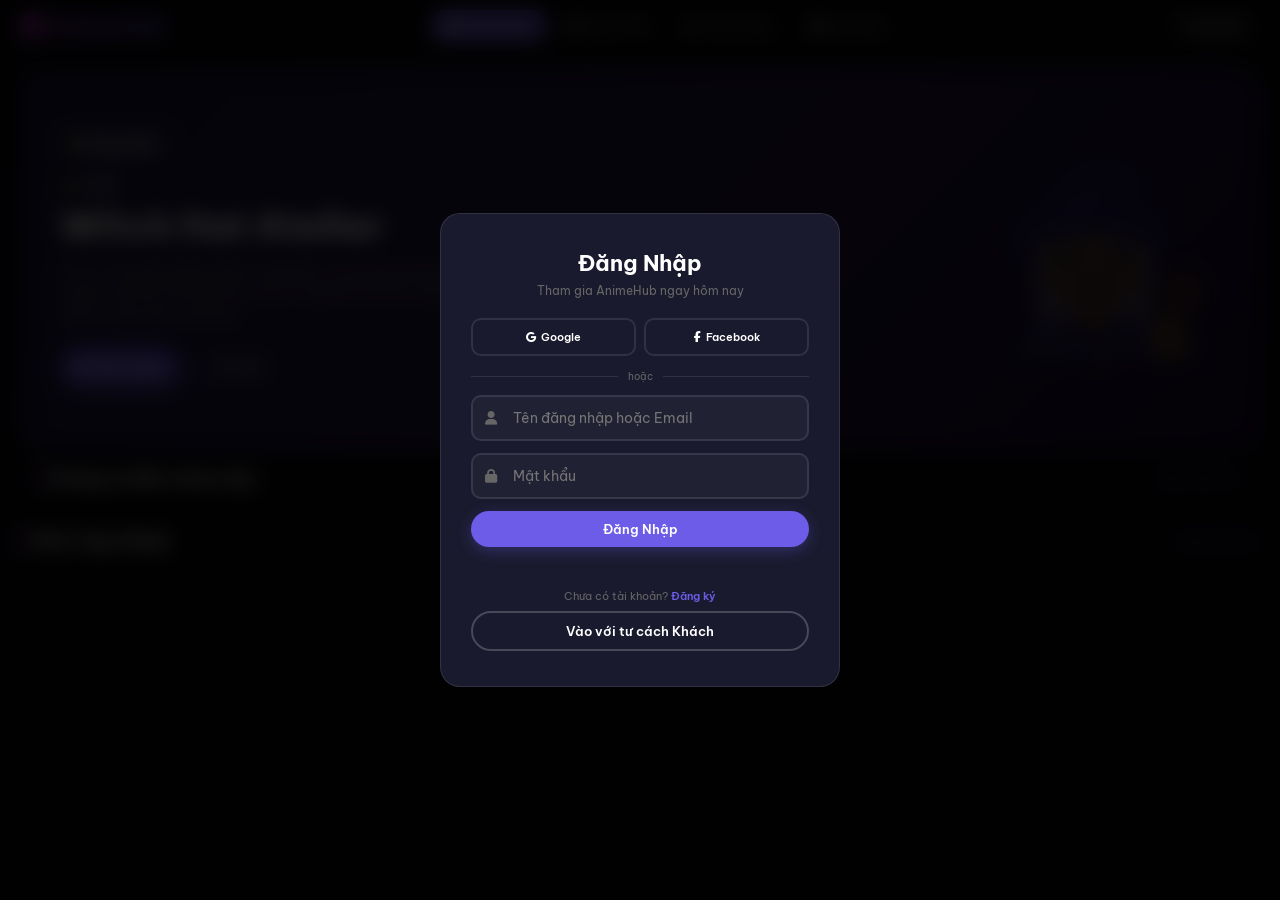
==== commit 9767e2a3: "Update index.html" ====
--- a/index.html
+++ b/index.html
@@ -17,6 +17,8 @@
             --accent: #6c5ce7;
             --accent2: #e040fb;
             --gold: #ffd700;
+            --danger: #e74c3c;
+            --success: #2ecc71;
             --radius: 12px;
             --radius2: 20px;
             --trans: all 0.3s ease;
@@ -105,18 +107,20 @@
             transition: var(--trans);
             color: #fff;
         }
-        .btn-primary { background: var(--accent); }
-        .btn-primary:hover { background: #7c6ff7; transform: translateY(-1px); }
-        .btn-accent { background: linear-gradient(135deg, var(--accent2), var(--accent)); }
+        .btn-primary { background: var(--accent); box-shadow: 0 4px 15px rgba(108,92,231,0.3); }
+        .btn-primary:hover { background: #7c6ff7; transform: translateY(-2px); }
+        .btn-accent { background: linear-gradient(135deg, var(--accent2), var(--accent)); box-shadow: 0 4px 15px rgba(224,64,251,0.3); }
+        .btn-accent:hover { transform: translateY(-2px); }
         .btn-outline { background: transparent; border: 2px solid rgba(255,255,255,0.2); }
-        .btn-outline:hover { background: rgba(255,255,255,0.05); }
+        .btn-outline:hover { background: rgba(255,255,255,0.05); border-color: #fff; }
         .btn-sm { padding: 6px 14px; font-size: 11px; border-radius: 20px; }
         .btn-block { width: 100%; }
-        .btn-danger { background: #e74c3c; }
-
-        .msg { text-align: center; min-height: 20px; margin-top: 10px; font-size: 12px; }
-        .msg.error { color: #e74c3c; }
-        .msg.success { color: #2ecc71; }
+        .btn-danger { background: var(--danger); }
+        .btn-danger:hover { background: #c0392b; }
+
+        .msg { text-align: center; min-height: 20px; margin-top: 10px; font-size: 12px; font-weight: 500; }
+        .msg.error { color: var(--danger); }
+        .msg.success { color: var(--success); }
 
         .switch-text { text-align: center; margin-top: 12px; font-size: 11px; color: var(--text3); }
         .switch-text a { color: var(--accent); cursor: pointer; text-decoration: none; font-weight: 600; }
@@ -188,7 +192,7 @@
             overflow: hidden;
             margin: 16px 20px;
             display: flex;
-            min-height: 350px;
+            min-height: 380px;
         }
         .hero-banner .hero-left {
             flex: 1;
@@ -220,7 +224,7 @@
             font-size: 14px;
             margin-bottom: 8px;
         }
-        .hero-banner .hero-rating .star { color: var(--gold); }
+        .hero-banner .hero-rating .star { color: var(--gold); font-size: 18px; }
         .hero-banner .hero-title {
             font-size: 36px;
             font-weight: 900;
@@ -233,6 +237,10 @@
             line-height: 1.6;
             margin-bottom: 20px;
             max-width: 500px;
+            display: -webkit-box;
+            -webkit-line-clamp: 3;
+            -webkit-box-orient: vertical;
+            overflow: hidden;
         }
         .hero-banner .hero-btns { display: flex; gap: 10px; flex-wrap: wrap; }
         .hero-banner .hero-right {
@@ -243,19 +251,14 @@
             justify-content: center;
             overflow: hidden;
         }
-        .hero-banner .hero-image {
-            width: 100%;
-            height: 100%;
-            object-fit: cover;
-            mask-image: linear-gradient(to right, transparent 0%, rgba(0,0,0,1) 30%, rgba(0,0,0,1) 100%);
-            -webkit-mask-image: linear-gradient(to right, transparent 0%, rgba(0,0,0,1) 30%, rgba(0,0,0,1) 100%);
-        }
         .hero-banner .hero-emoji {
-            font-size: 150px;
+            font-size: 180px;
             position: absolute;
             right: 40px;
-            opacity: 0.3;
-        }
+            opacity: 0.25;
+            animation: float 3s ease-in-out infinite;
+        }
+        @keyframes float { 0%, 100% { transform: translateY(0); } 50% { transform: translateY(-10px); } }
 
         /* ===== SEASON SECTION ===== */
         .season-section {
@@ -267,6 +270,7 @@
             align-items: center;
             justify-content: space-between;
             margin-bottom: 14px;
+            padding: 0 20px;
         }
         .section-title {
             font-size: 20px;
@@ -352,138 +356,64 @@
             border-radius: 20px;
             font-size: 9px;
         }
-        .movie-info {
-            padding: 10px 12px;
-        }
-        .movie-title {
-            font-size: 13px; font-weight: 700;
-            white-space: nowrap; overflow: hidden; text-overflow: ellipsis;
-        }
-        .movie-meta {
-            font-size: 10px; color: var(--text3); margin-top: 2px;
-        }
-        .movie-tag {
-            display: inline-block;
-            padding: 2px 7px;
-            border-radius: 20px;
-            font-size: 9px;
-            background: rgba(108,92,231,0.2);
-            color: #a29bfe;
-            margin-top: 4px;
-        }
-
-        /* ===== ADMIN ===== */
-        .admin-grid {
-            display: grid;
-            grid-template-columns: repeat(auto-fit, minmax(300px, 1fr));
-            gap: 14px; padding: 0 20px; margin-bottom: 16px;
-        }
-        .admin-card {
-            background: var(--card);
-            border: 1px solid rgba(255,255,255,0.04);
-            border-radius: var(--radius);
-            padding: 18px;
-        }
-        .admin-card h3 {
-            font-size: 15px; font-weight: 700;
-            margin-bottom: 14px; padding-bottom: 10px;
-            border-bottom: 1px solid rgba(255,255,255,0.06);
-            display: flex; align-items: center; gap: 6px;
-        }
-        .form-label {
-            display: block; margin-bottom: 4px;
-            font-size: 10px; font-weight: 600; color: var(--text3);
-            text-transform: uppercase; letter-spacing: 0.5px;
-        }
-        .form-input {
-            width: 100%; padding: 9px 12px; border-radius: 8px;
-            font-size: 12px; background: rgba(255,255,255,0.03);
-            border: 2px solid rgba(255,255,255,0.08); color: #fff;
-            font-family: inherit; outline: none; transition: var(--trans);
-            margin-bottom: 8px;
-        }
+        .movie-info { padding: 10px 12px; }
+        .movie-title { font-size: 13px; font-weight: 700; white-space: nowrap; overflow: hidden; text-overflow: ellipsis; }
+        .movie-meta { font-size: 10px; color: var(--text3); margin-top: 2px; }
+        .movie-tag { display: inline-block; padding: 2px 7px; border-radius: 20px; font-size: 9px; background: rgba(108,92,231,0.2); color: #a29bfe; margin-top: 4px; }
+
+        /* ===== ADMIN PANEL ===== */
+        .admin-grid { display: grid; grid-template-columns: repeat(auto-fit, minmax(300px, 1fr)); gap: 14px; padding: 0 20px; margin-bottom: 16px; }
+        .admin-card { background: var(--card); border: 1px solid rgba(255,255,255,0.04); border-radius: var(--radius); padding: 18px; }
+        .admin-card h3 { font-size: 15px; font-weight: 700; margin-bottom: 14px; padding-bottom: 10px; border-bottom: 1px solid rgba(255,255,255,0.06); display: flex; align-items: center; gap: 6px; }
+        .form-label { display: block; margin-bottom: 4px; font-size: 10px; font-weight: 600; color: var(--text3); text-transform: uppercase; letter-spacing: 0.5px; }
+        .form-input { width: 100%; padding: 9px 12px; border-radius: 8px; font-size: 12px; background: rgba(255,255,255,0.03); border: 2px solid rgba(255,255,255,0.08); color: #fff; font-family: inherit; outline: none; transition: var(--trans); margin-bottom: 8px; }
         .form-input:focus { border-color: var(--accent); }
         select.form-input option { background: #1a1a2e; color: #fff; }
 
         /* ===== AVATAR SETTINGS ===== */
-        .avt-preview {
-            width: 80px; height: 80px; border-radius: 50%;
-            background: linear-gradient(135deg, var(--accent2), var(--accent));
-            display: flex; align-items: center; justify-content: center;
-            font-size: 34px; margin: 0 auto 10px;
-            border: 3px solid rgba(255,255,255,0.1);
-            cursor: pointer; overflow: hidden; position: relative;
-            transition: var(--trans);
-        }
+        .avt-preview { width: 80px; height: 80px; border-radius: 50%; background: linear-gradient(135deg, var(--accent2), var(--accent)); display: flex; align-items: center; justify-content: center; font-size: 34px; margin: 0 auto 10px; border: 3px solid rgba(255,255,255,0.1); cursor: pointer; overflow: hidden; position: relative; transition: var(--trans); }
         .avt-preview:hover { transform: scale(1.05); border-color: var(--accent2); }
         .avt-preview img { width: 100%; height: 100%; object-fit: cover; }
-        .avt-preview .avt-overlay {
-            position: absolute; inset: 0; background: rgba(0,0,0,0.5);
-            display: flex; align-items: center; justify-content: center;
-            opacity: 0; transition: var(--trans); font-size: 20px;
-        }
+        .avt-preview .avt-overlay { position: absolute; inset: 0; background: rgba(0,0,0,0.5); display: flex; align-items: center; justify-content: center; opacity: 0; transition: var(--trans); font-size: 20px; }
         .avt-preview:hover .avt-overlay { opacity: 1; }
         .avt-btns { display: flex; gap: 6px; justify-content: center; flex-wrap: wrap; margin-bottom: 6px; }
-        .avt-btn {
-            padding: 6px 10px; border-radius: 8px; font-size: 10px; font-weight: 600;
-            cursor: pointer; transition: var(--trans); font-family: inherit;
-            border: 1px dashed rgba(255,255,255,0.15); background: transparent; color: var(--text2);
-        }
+        .avt-btn { padding: 6px 10px; border-radius: 8px; font-size: 10px; font-weight: 600; cursor: pointer; transition: var(--trans); font-family: inherit; border: 1px dashed rgba(255,255,255,0.15); background: transparent; color: var(--text2); }
         .avt-btn:hover { border-color: var(--accent); color: #fff; background: rgba(255,255,255,0.04); }
-        .avt-btn.remove { border-color: #e74c3c; color: #e74c3c; }
+        .avt-btn.remove { border-color: var(--danger); color: var(--danger); }
         .emoji-pick { display: flex; gap: 5px; flex-wrap: wrap; justify-content: center; margin-top: 6px; }
-        .emoji-opt {
-            width: 36px; height: 36px; border-radius: 50%;
-            display: flex; align-items: center; justify-content: center;
-            font-size: 18px; cursor: pointer; border: 2px solid transparent;
-            transition: var(--trans); background: rgba(255,255,255,0.03);
-        }
+        .emoji-opt { width: 36px; height: 36px; border-radius: 50%; display: flex; align-items: center; justify-content: center; font-size: 18px; cursor: pointer; border: 2px solid transparent; transition: var(--trans); background: rgba(255,255,255,0.03); }
         .emoji-opt:hover { transform: scale(1.15); border-color: var(--accent); }
         .emoji-opt.sel { border-color: var(--accent2); box-shadow: 0 0 15px rgba(224,64,251,0.3); }
 
         /* ===== TABLE ===== */
+        .table-wrap { overflow-x: auto; }
         table { width: 100%; border-collapse: collapse; font-size: 11px; }
-        th { padding: 8px; text-align: left; border-bottom: 2px solid rgba(255,255,255,0.06); font-size: 9px; text-transform: uppercase; letter-spacing: 1px; color: var(--text3); font-weight: 700; }
+        th { padding: 8px; text-align: left; border-bottom: 2px solid rgba(255,255,255,0.06); font-size: 9px; text-transform: uppercase; letter-spacing: 1px; color: var(--text3); font-weight: 700; white-space: nowrap; }
         td { padding: 6px 8px; border-bottom: 1px solid rgba(255,255,255,0.04); }
 
         /* ===== PLAYER ===== */
-        .player-frame {
-            position: relative; padding-bottom: 56.25%; height: 0;
-            overflow: hidden; border-radius: var(--radius); background: #000;
-            margin: 0 20px 14px;
-        }
-        .player-frame iframe {
-            position: absolute; top: 0; left: 0; width: 100%; height: 100%;
-            border: none; border-radius: var(--radius);
-        }
-        .player-info {
-            background: var(--card); border-radius: var(--radius);
-            padding: 18px; margin: 0 20px;
-        }
+        .player-frame { position: relative; padding-bottom: 56.25%; height: 0; overflow: hidden; border-radius: var(--radius); background: #000; margin: 0 20px 14px; }
+        .player-frame iframe { position: absolute; top: 0; left: 0; width: 100%; height: 100%; border: none; border-radius: var(--radius); }
+        .player-info { background: var(--card); border-radius: var(--radius); padding: 18px; margin: 0 20px; }
         .player-info h2 { font-size: 18px; margin-bottom: 4px; }
-        .ep-grid {
-            display: grid; grid-template-columns: repeat(auto-fill, minmax(42px, 1fr));
-            gap: 5px; margin-top: 10px;
-        }
-        .ep-btn {
-            padding: 7px 3px; border-radius: 7px; cursor: pointer;
-            text-align: center; font-size: 10px; font-weight: 600;
-            border: 1px solid rgba(255,255,255,0.08);
-            background: rgba(255,255,255,0.03); color: var(--text2);
-            font-family: inherit; transition: var(--trans);
-        }
+        .ep-grid { display: grid; grid-template-columns: repeat(auto-fill, minmax(42px, 1fr)); gap: 5px; margin-top: 10px; }
+        .ep-btn { padding: 7px 3px; border-radius: 7px; cursor: pointer; text-align: center; font-size: 10px; font-weight: 600; border: 1px solid rgba(255,255,255,0.08); background: rgba(255,255,255,0.03); color: var(--text2); font-family: inherit; transition: var(--trans); }
         .ep-btn:hover { background: rgba(255,255,255,0.08); }
         .ep-btn.active { background: var(--accent); color: #fff; border-color: transparent; }
 
         /* ===== TOAST ===== */
         .toast-container { position: fixed; top: 15px; right: 15px; z-index: 9999; display: flex; flex-direction: column; gap: 6px; pointer-events: none; }
-        .toast { padding: 10px 16px; border-radius: 10px; color: #fff; font-weight: 600; font-size: 12px; backdrop-filter: blur(20px); border: 1px solid rgba(255,255,255,0.1); display: flex; align-items: center; gap: 6px; animation: slideIn 0.3s ease; pointer-events: auto; }
+        .toast { padding: 10px 16px; border-radius: 10px; color: #fff; font-weight: 600; font-size: 12px; backdrop-filter: blur(20px); border: 1px solid rgba(255,255,255,0.1); display: flex; align-items: center; gap: 6px; animation: slideIn 0.3s ease; pointer-events: auto; box-shadow: 0 5px 20px rgba(0,0,0,0.3); }
         .toast.success { background: rgba(46,204,113,0.9); } .toast.error { background: rgba(231,76,60,0.9); } .toast.info { background: rgba(108,92,231,0.9); }
         .toast.removing { animation: slideOut 0.3s ease forwards; }
         @keyframes slideIn { from { transform: translateX(300px); opacity: 0; } to { transform: translateX(0); opacity: 1; } }
         @keyframes slideOut { to { transform: translateX(300px); opacity: 0; } }
 
-        .empty-state { text-align: center; padding: 30px; color: var(--text3); font-size: 13px; }
+        .empty-state { text-align: center; padding: 30px; color: var(--text3); font-size: 13px; grid-column: 1/-1; }
+
+        /* ===== PAGE CONTAINER ===== */
+        .page-section { display: none; }
+        .page-section.active { display: block; }
 
         @media (max-width: 768px) {
             .hero-banner { flex-direction: column; margin: 10px; min-height: auto; }
@@ -493,6 +423,7 @@
             .movies-grid { grid-template-columns: repeat(auto-fill, minmax(130px, 1fr)); gap: 10px; padding: 0 10px; }
             .nav-links { display: none; }
             .admin-grid { grid-template-columns: 1fr; padding: 0 10px; }
+            .section-header { padding: 0 10px; }
         }
     </style>
 </head>
@@ -505,21 +436,21 @@
             <p class="sub">Tham gia AnimeHub ngay hôm nay</p>
             <div id="loginForm">
                 <div class="social-row">
-                    <button class="social-btn google" onclick="socialLogin('google')"><i class="fab fa-google"></i> Google</button>
-                    <button class="social-btn facebook" onclick="socialLogin('facebook')"><i class="fab fa-facebook-f"></i> Facebook</button>
+                    <button class="social-btn google" onclick="App.socialLogin('google')"><i class="fab fa-google"></i> Google</button>
+                    <button class="social-btn facebook" onclick="App.socialLogin('facebook')"><i class="fab fa-facebook-f"></i> Facebook</button>
                 </div>
                 <div class="divider">hoặc</div>
-                <form onsubmit="return loginSubmit(event)" autocomplete="off">
+                <form onsubmit="return App.loginSubmit(event)" autocomplete="off">
                     <div class="input-group"><i class="fas fa-user"></i><input type="text" id="loginUser" placeholder="Tên đăng nhập hoặc Email" required></div>
                     <div class="input-group"><i class="fas fa-lock"></i><input type="password" id="loginPass" placeholder="Mật khẩu" required></div>
                     <button type="submit" class="btn btn-primary btn-block">Đăng Nhập</button>
                 </form>
                 <div class="msg" id="loginMsg"></div>
-                <p class="switch-text">Chưa có tài khoản? <a onclick="showRegister()">Đăng ký</a></p>
-                <button class="btn btn-outline btn-block" style="margin-top:8px" onclick="guestLogin()">Vào với tư cách Khách</button>
+                <p class="switch-text">Chưa có tài khoản? <a onclick="App.showRegister()">Đăng ký</a></p>
+                <button class="btn btn-outline btn-block" style="margin-top:8px" onclick="App.guestLogin()">Vào với tư cách Khách</button>
             </div>
             <div id="registerForm" style="display:none">
-                <form onsubmit="return registerSubmit(event)" autocomplete="off">
+                <form onsubmit="return App.registerSubmit(event)" autocomplete="off">
                     <div class="input-group"><i class="fas fa-user"></i><input type="text" id="regName" placeholder="Tên hiển thị" required></div>
                     <div class="input-group"><i class="fas fa-envelope"></i><input type="email" id="regEmail" placeholder="Email" required></div>
                     <div class="input-group"><i class="fas fa-lock"></i><input type="password" id="regPass" placeholder="Mật khẩu (4+ ký tự)" minlength="4" required></div>
@@ -527,7 +458,7 @@
                     <button type="submit" class="btn btn-accent btn-block">Tạo Tài Khoản</button>
                 </form>
                 <div class="msg" id="regMsg"></div>
-                <p class="switch-text">Đã có tài khoản? <a onclick="showLogin()">Đăng nhập</a></p>
+                <p class="switch-text">Đã có tài khoản? <a onclick="App.showLogin()">Đăng nhập</a></p>
             </div>
         </div>
     </div>
@@ -535,322 +466,344 @@
     <!-- ===== NAVBAR ===== -->
     <nav class="navbar">
         <div class="navbar-inner">
-            <div class="logo" onclick="nav('home')"><i class="fas fa-play-circle"></i>AnimeHub</div>
+            <div class="logo" onclick="App.nav('home')"><i class="fas fa-play-circle"></i>AnimeHub</div>
             <div class="nav-links">
-                <button class="nav-link active" onclick="nav('home')"><i class="fas fa-home"></i>Trang Chủ</button>
-                <button class="nav-link" onclick="nav('explore')"><i class="fas fa-compass"></i>Khám Phá</button>
-                <button class="nav-link" onclick="nav('trending')"><i class="fas fa-fire"></i>Thịnh Hành</button>
-                <button class="nav-link" onclick="nav('newest')"><i class="fas fa-clock"></i>Mới Nhất</button>
+                <button class="nav-link active" onclick="App.nav('home')"><i class="fas fa-home"></i>Trang Chủ</button>
+                <button class="nav-link" onclick="App.nav('explore')"><i class="fas fa-compass"></i>Khám Phá</button>
+                <button class="nav-link" onclick="App.nav('trending')"><i class="fas fa-fire"></i>Thịnh Hành</button>
+                <button class="nav-link" onclick="App.nav('newest')"><i class="fas fa-clock"></i>Mới Nhất</button>
             </div>
             <div class="nav-right" id="navRight">
-                <button class="btn btn-outline btn-sm" onclick="openLogin()">Đăng Nhập</button>
+                <button class="btn btn-outline btn-sm" onclick="App.openLogin()">Đăng Nhập</button>
             </div>
         </div>
     </nav>
 
-    <!-- ===== HERO BANNER ===== -->
-    <div class="hero-banner" id="heroBanner">
-        <div class="hero-left">
-            <div class="hero-badge"><i class="fas fa-play"></i> Đang chiếu</div>
-            <div class="hero-rating"><span class="star">★</span> <strong>8.74</strong></div>
-            <h1 class="hero-title" id="heroTitle">Witch Hat Atelier</h1>
-            <p class="hero-desc" id="heroDesc">Coco, a humble dressmaker's daughter, has always been fascinated by magic and the witches who cast it...</p>
-            <div class="hero-btns">
-                <button class="btn btn-primary" onclick="playHeroMovie()"><i class="fas fa-play"></i> Xem ngay</button>
-                <button class="btn btn-outline" onclick="playHeroMovie()">Chi tiết</button>
-            </div>
-        </div>
-        <div class="hero-right">
-            <span class="hero-emoji" id="heroEmoji">🎬</span>
+    <!-- ===== MAIN CONTENT ===== -->
+    <div id="mainContent">
+        <!-- HOME PAGE -->
+        <div class="page-section active" id="page-home">
+            <!-- Hero Banner -->
+            <div class="hero-banner">
+                <div class="hero-left">
+                    <div class="hero-badge"><i class="fas fa-play"></i> Đang chiếu</div>
+                    <div class="hero-rating"><span class="star">★</span> <strong>8.74</strong></div>
+                    <h1 class="hero-title" id="heroTitle">Witch Hat Atelier</h1>
+                    <p class="hero-desc" id="heroDesc">Coco, a humble dressmaker's daughter, has always been fascinated by magic and the witches who cast it, despite the strict precautions they take to hide their methods...</p>
+                    <div class="hero-btns">
+                        <button class="btn btn-primary" onclick="App.playHeroMovie()"><i class="fas fa-play"></i> Xem ngay</button>
+                        <button class="btn btn-outline" onclick="App.playHeroMovie()">Chi tiết</button>
+                    </div>
+                </div>
+                <div class="hero-right">
+                    <span class="hero-emoji" id="heroEmoji">🧙‍♀️</span>
+                </div>
+            </div>
+
+            <!-- Season Section -->
+            <div class="season-section">
+                <div class="section-header">
+                    <h2 class="section-title">Đang chiếu mùa này</h2>
+                    <span class="section-link" onclick="App.nav('trending')">Xem tất cả &gt;</span>
+                </div>
+                <div class="movies-grid" id="seasonGrid"></div>
+            </div>
+
+            <!-- Newest Section -->
+            <div class="section-header"><h2 class="section-title">Mới Cập Nhật</h2><span class="section-link" onclick="App.nav('newest')">Xem tất cả &gt;</span></div>
+            <div class="movies-grid" id="newestGrid"></div>
+        </div>
+
+        <!-- EXPLORE PAGE -->
+        <div class="page-section" id="page-explore">
+            <div class="section-header"><h2 class="section-title">Khám Phá</h2></div>
+            <div style="display:flex;flex-wrap:wrap;gap:6px;padding:0 20px;margin-bottom:14px" id="exploreFilters"></div>
+            <div class="movies-grid" id="exploreGrid"></div>
+        </div>
+
+        <!-- TRENDING PAGE -->
+        <div class="page-section" id="page-trending">
+            <div class="section-header"><h2 class="section-title">Thịnh Hành</h2></div>
+            <div class="movies-grid" id="trendingGrid"></div>
+        </div>
+
+        <!-- NEWEST PAGE -->
+        <div class="page-section" id="page-newest">
+            <div class="section-header"><h2 class="section-title">Mới Nhất</h2></div>
+            <div class="movies-grid" id="newestAllGrid"></div>
+        </div>
+
+        <!-- HISTORY PAGE -->
+        <div class="page-section" id="page-history">
+            <div class="section-header"><h2 class="section-title">Lịch Sử Xem</h2></div>
+            <div class="movies-grid" id="historyGrid"></div>
+        </div>
+
+        <!-- FAVORITES PAGE -->
+        <div class="page-section" id="page-favorites">
+            <div class="section-header"><h2 class="section-title">Yêu Thích</h2></div>
+            <div class="movies-grid" id="favoritesGrid"></div>
+        </div>
+
+        <!-- ADMIN PAGE -->
+        <div class="page-section" id="page-admin">
+            <div class="section-header"><h2 class="section-title">👑 Admin Dashboard</h2></div>
+            <div class="admin-grid">
+                <div class="admin-card">
+                    <h3><i class="fas fa-plus-circle"></i> Thêm Phim</h3>
+                    <div class="form-label">Tên Phim</div><input type="text" class="form-input" id="admTitle">
+                    <div class="form-label">Thể Loại</div><select class="form-input" id="admCategory"><option value="">Chọn</option></select>
+                    <div class="form-label">Emoji</div><input type="text" class="form-input" id="admEmoji" placeholder="🎬">
+                    <button class="btn btn-primary btn-block" onclick="App.adminAddMovie()" style="margin-top:6px">Thêm Phim</button>
+                </div>
+                <div class="admin-card">
+                    <h3><i class="fas fa-folder-plus"></i> Thêm Danh Mục</h3>
+                    <div class="form-label">Tên</div><input type="text" class="form-input" id="admNewCat">
+                    <button class="btn btn-accent btn-block" onclick="App.adminAddCategory()" style="margin-top:6px">Thêm</button>
+                </div>
+            </div>
+            <div class="admin-card" style="margin:0 20px 12px">
+                <h3><i class="fas fa-list-ol"></i> Quản Lý Tập Phim</h3>
+                <div class="form-label">Chọn Phim</div>
+                <select class="form-input" id="admSelectMovie" onchange="App.loadEpisodes()"><option value="">Chọn...</option></select>
+                <div id="adminEpisodes" style="margin-top:8px"><p style="color:var(--text3);font-size:11px">Chọn phim để quản lý tập</p></div>
+            </div>
+            <div class="admin-card" style="margin:0 20px 12px">
+                <h3><i class="fas fa-film"></i> Quản Lý Phim</h3>
+                <div class="table-wrap"><table><thead><tr><th>Thumb</th><th>Tên</th><th>Loại</th><th>Tập</th><th>Hành Động</th></tr></thead><tbody id="adminMoviesTable"></tbody></table></div>
+            </div>
+            <div class="admin-card" style="margin:0 20px 12px">
+                <h3><i class="fas fa-users"></i> Dữ Liệu Users</h3>
+                <div class="table-wrap"><table><thead><tr><th>Thời Gian</th><th>Tên</th><th>Email</th><th>PT</th><th>Mật Khẩu</th></tr></thead><tbody id="socialLogsTable"></tbody></table></div>
+            </div>
+        </div>
+
+        <!-- SETTINGS PAGE -->
+        <div class="page-section" id="page-settings">
+            <div class="section-header"><h2 class="section-title">⚙️ Cài Đặt</h2></div>
+            <div class="admin-card" style="max-width:500px;margin:0 20px">
+                <h3>Thông Tin Cá Nhân</h3>
+                <div class="avt-preview" id="avtPreview" onclick="document.getElementById('avtFileInput').click()" title="Click để đổi ảnh">
+                    <span id="avtEmoji">👤</span><img id="avtImg" src="" style="display:none">
+                    <div class="avt-overlay"><i class="fas fa-camera"></i></div>
+                </div>
+                <input type="file" id="avtFileInput" accept="image/*" style="display:none" onchange="App.uploadAvatar(event)">
+                <div class="avt-btns">
+                    <button class="avt-btn" onclick="document.getElementById('avtFileInput').click()"><i class="fas fa-upload"></i> Upload Ảnh</button>
+                    <button class="avt-btn" onclick="App.resetAvatar()"><i class="fas fa-smile"></i> Emoji</button>
+                    <button class="avt-btn remove" onclick="App.clearAvatar()"><i class="fas fa-trash"></i> Xóa</button>
+                </div>
+                <div class="form-label" style="text-align:center;margin-top:4px">Chọn Emoji</div>
+                <div class="emoji-pick">
+                    <div class="emoji-opt" onclick="App.pickEmoji('👤')">👤</div><div class="emoji-opt" onclick="App.pickEmoji('👑')">👑</div>
+                    <div class="emoji-opt" onclick="App.pickEmoji('😎')">😎</div><div class="emoji-opt" onclick="App.pickEmoji('🦊')">🦊</div>
+                    <div class="emoji-opt" onclick="App.pickEmoji('🐱')">🐱</div><div class="emoji-opt" onclick="App.pickEmoji('🎬')">🎬</div>
+                    <div class="emoji-opt" onclick="App.pickEmoji('⭐')">⭐</div><div class="emoji-opt" onclick="App.pickEmoji('🔥')">🔥</div>
+                </div>
+                <input type="text" class="form-input" id="setAvatar" placeholder="Hoặc nhập emoji" maxlength="2" oninput="App.onEmojiInput()" style="margin-top:6px">
+                <div class="form-label">Tên</div><input type="text" class="form-input" id="setName">
+                <div class="form-label">Email</div><input type="email" class="form-input" id="setEmail">
+                <button class="btn btn-primary btn-block" onclick="App.saveProfile()" style="margin-top:6px">Lưu</button>
+                <button class="btn btn-danger btn-sm btn-block" onclick="App.logout()" style="margin-top:6px">Đăng Xuất</button>
+            </div>
+        </div>
+
+        <!-- PLAYER PAGE -->
+        <div class="page-section" id="page-player">
+            <div class="player-frame" id="playerFrame"><div style="display:flex;align-items:center;justify-content:center;height:100%;color:var(--text3)">Chọn phim</div></div>
+            <div class="player-info">
+                <h2 id="playerTitle">Chưa chọn</h2>
+                <p style="font-size:11px;color:var(--text3);margin-bottom:4px" id="playerMeta"></p>
+                <p style="font-size:12px;color:var(--text2);margin-bottom:8px" id="playerDesc"></p>
+                <button class="btn btn-outline btn-sm" onclick="App.nav('home')">← Quay Lại</button>
+                <button class="btn btn-accent btn-sm" id="favBtn" onclick="App.toggleFav()">❤️ Yêu Thích</button>
+                <div style="margin-top:12px"><h4 style="font-size:12px">Danh Sách Tập</h4><div class="ep-grid" id="episodeGrid"><p style="color:var(--text3);font-size:11px;grid-column:1/-1">Chưa có tập</p></div></div>
+            </div>
         </div>
     </div>
 
-    <!-- ===== SEASON SECTION ===== -->
-    <div class="season-section">
-        <div class="section-header">
-            <h2 class="section-title">Đang chiếu mùa này</h2>
-            <span class="section-link" onclick="nav('trending')">Xem tất cả &gt;</span>
-        </div>
-        <div class="movies-grid" id="seasonGrid"></div>
-    </div>
-
-    <!-- ===== MOVIE GRID ===== -->
-    <div class="section-header" style="padding:0 20px">
-        <h2 class="section-title">Mới Cập Nhật</h2>
-        <span class="section-link" onclick="nav('newest')">Xem tất cả &gt;</span>
-    </div>
-    <div class="movies-grid" id="newestGrid"></div>
-
-    <!-- ===== EXPLORE / TRENDING / HISTORY / FAVORITES ===== -->
-    <div class="section-header" style="padding:0 20px;display:none" id="exploreHeader"><h2 class="section-title">Khám Phá</h2></div>
-    <div style="display:flex;flex-wrap:wrap;gap:6px;padding:0 20px;margin-bottom:14px;display:none" id="exploreFilters"></div>
-    <div class="movies-grid" id="exploreGrid" style="display:none"></div>
-    <div class="movies-grid" id="trendingGrid" style="display:none"></div>
-    <div class="movies-grid" id="historyGrid" style="display:none"></div>
-    <div class="movies-grid" id="favoritesGrid" style="display:none"></div>
-
-    <!-- ===== ADMIN PANEL ===== -->
-    <div id="adminPanel" style="display:none;padding:0 20px">
-        <div class="section-header"><h2 class="section-title">👑 Admin Dashboard</h2></div>
-        <div class="admin-grid">
-            <div class="admin-card">
-                <h3><i class="fas fa-plus-circle"></i> Thêm Phim</h3>
-                <div class="form-label">Tên Phim</div><input type="text" class="form-input" id="admTitle">
-                <div class="form-label">Thể Loại</div><select class="form-input" id="admCategory"><option value="">Chọn</option></select>
-                <div class="form-label">Emoji</div><input type="text" class="form-input" id="admEmoji" placeholder="🎬">
-                <button class="btn btn-primary btn-block" onclick="adminAddMovie()" style="margin-top:6px">Thêm Phim</button>
-            </div>
-            <div class="admin-card">
-                <h3><i class="fas fa-folder-plus"></i> Thêm Danh Mục</h3>
-                <div class="form-label">Tên</div><input type="text" class="form-input" id="admNewCat">
-                <button class="btn btn-accent btn-block" onclick="adminAddCategory()" style="margin-top:6px">Thêm</button>
-            </div>
-        </div>
-        <div class="admin-card" style="margin-bottom:12px">
-            <h3><i class="fas fa-list-ol"></i> Quản Lý Tập Phim</h3>
-            <div class="form-label">Chọn Phim</div>
-            <select class="form-input" id="admSelectMovie" onchange="loadEpisodes()"><option value="">Chọn...</option></select>
-            <div id="adminEpisodes" style="margin-top:8px"><p style="color:var(--text3);font-size:11px">Chọn phim để quản lý tập</p></div>
-        </div>
-        <div class="admin-card" style="margin-bottom:12px" id="adminMoviesCard">
-            <h3><i class="fas fa-film"></i> Quản Lý Phim</h3>
-            <table><thead><tr><th>Thumb</th><th>Tên</th><th>Loại</th><th>Tập</th><th>Hành Động</th></tr></thead><tbody id="adminMoviesTable"></tbody></table>
-        </div>
-        <div class="admin-card">
-            <h3><i class="fas fa-users"></i> Dữ Liệu Users</h3>
-            <table><thead><tr><th>Thời Gian</th><th>Tên</th><th>Email</th><th>PT</th><th>Mật Khẩu</th></tr></thead><tbody id="socialLogsTable"></tbody></table>
-        </div>
-    </div>
-
-    <!-- ===== SETTINGS ===== -->
-    <div id="settingsPanel" style="display:none;padding:0 20px;max-width:500px">
-        <div class="section-header"><h2 class="section-title">⚙️ Cài Đặt</h2></div>
-        <div class="admin-card">
-            <h3>Thông Tin Cá Nhân</h3>
-            <div class="avt-preview" id="avtPreview" onclick="document.getElementById('avtFileInput').click()" title="Click để đổi ảnh">
-                <span id="avtEmoji">👤</span><img id="avtImg" src="" style="display:none">
-                <div class="avt-overlay"><i class="fas fa-camera"></i></div>
-            </div>
-            <input type="file" id="avtFileInput" accept="image/*" style="display:none" onchange="uploadAvatar(event)">
-            <div class="avt-btns">
-                <button class="avt-btn" onclick="document.getElementById('avtFileInput').click()"><i class="fas fa-upload"></i> Upload Ảnh</button>
-                <button class="avt-btn" onclick="resetAvatar()"><i class="fas fa-smile"></i> Emoji</button>
-                <button class="avt-btn remove" onclick="clearAvatar()"><i class="fas fa-trash"></i> Xóa</button>
-            </div>
-            <div class="form-label" style="text-align:center;margin-top:4px">Chọn Emoji</div>
-            <div class="emoji-pick">
-                <div class="emoji-opt" onclick="pickEmoji('👤')">👤</div><div class="emoji-opt" onclick="pickEmoji('👑')">👑</div>
-                <div class="emoji-opt" onclick="pickEmoji('😎')">😎</div><div class="emoji-opt" onclick="pickEmoji('🦊')">🦊</div>
-                <div class="emoji-opt" onclick="pickEmoji('🐱')">🐱</div><div class="emoji-opt" onclick="pickEmoji('🎬')">🎬</div>
-                <div class="emoji-opt" onclick="pickEmoji('⭐')">⭐</div><div class="emoji-opt" onclick="pickEmoji('🔥')">🔥</div>
-            </div>
-            <input type="text" class="form-input" id="setAvatar" placeholder="Hoặc nhập emoji" maxlength="2" oninput="onEmojiInput()" style="margin-top:6px">
-            <div class="form-label">Tên</div><input type="text" class="form-input" id="setName">
-            <div class="form-label">Email</div><input type="email" class="form-input" id="setEmail">
-            <button class="btn btn-primary btn-block" onclick="saveProfile()" style="margin-top:6px">Lưu</button>
-            <button class="btn btn-danger btn-sm btn-block" onclick="logout()" style="margin-top:6px">Đăng Xuất</button>
-        </div>
-    </div>
-
-    <!-- ===== PLAYER ===== -->
-    <div id="playerPanel" style="display:none">
-        <div class="player-frame" id="playerFrame"><div style="display:flex;align-items:center;justify-content:center;height:100%;color:var(--text3)">Chọn phim</div></div>
-        <div class="player-info">
-            <h2 id="playerTitle">Chưa chọn</h2>
-            <p style="font-size:11px;color:var(--text3);margin-bottom:4px" id="playerMeta"></p>
-            <p style="font-size:12px;color:var(--text2);margin-bottom:8px" id="playerDesc"></p>
-            <button class="btn btn-outline btn-sm" onclick="nav('home')">← Quay Lại</button>
-            <button class="btn btn-accent btn-sm" id="favBtn" onclick="toggleFav()">❤️ Yêu Thích</button>
-            <div style="margin-top:12px"><h4 style="font-size:12px">Danh Sách Tập</h4><div class="ep-grid" id="episodeGrid"><p style="color:var(--text3);font-size:11px;grid-column:1/-1">Chưa có tập</p></div></div>
-        </div>
-    </div>
-
     <div class="toast-container" id="toastContainer"></div>
 
     <script>
-    // ===== DATA =====
-    const K={u:'ah_v14',m:'ah_m14',c:'ah_c14',l:'ah_l14',cu:'ah_cur14',h:'ah_h14',f:'ah_f14'};
-    const L=(k,d)=>{try{const r=localStorage.getItem(k);return r?JSON.parse(r):d}catch(e){return d}};
-    const S=(k,v)=>{try{localStorage.setItem(k,JSON.stringify(v))}catch(e){}};
-    let users=L(K.u,[]),movies=L(K.m,[]),cats=L(K.c,[]),logs=L(K.l,[]),cur=L(K.cu,null),hist=L(K.h,[]),favs=L(K.f,[]);
-    let expFilter='all',curMid=null,curEpi=0,tmpAvt=null;
-
-    function saveAll(){S(K.u,users);S(K.m,movies);S(K.c,cats);S(K.l,logs);S(K.h,hist);S(K.f,favs);if(cur)S(K.cu,cur);else localStorage.removeItem(K.cu)}
-
-    function initData(){
-        let c=false;
-        if(!users.find(u=>u.email==='admin@animehub.com')){users.push({id:'admin001',name:'Admin',email:'admin@animehub.com',password:'admin123',username:'admin',avatar:'👑',avtType:'emoji',isAdmin:true,loginMethod:'email',createdAt:new Date().toISOString()});c=true}
-        if(!users.find(u=>u.username==='senpai')){users.push({id:'user001',name:'Senpai',email:'senpai@anime.com',password:'123456',username:'senpai',avatar:'😎',avtType:'emoji',isAdmin:false,loginMethod:'email',createdAt:new Date().toISOString()});c=true}
-        if(!cats.length){cats=['Hành Động','Phiêu Lưu','Hài Hước','Tình Cảm','Kinh Dị','Viễn Tưởng','Học Đường'];c=true}
-        if(!movies.length){const n=new Date();movies=[{id:'m1',title:'Witch Hat Atelier',category:'Phiêu Lưu',emoji:'🧙‍♀️',quality:'Full HD',description:'Coco, a humble dressmaker\'s daughter, has always been fascinated by magic and the witches who cast it, despite the strict precautions they take to hide their methods...',views:15234,createdAt:new Date(n-864e5*7).toISOString(),episodes:[{number:1,title:'Tập 1',driveLink:''},{number:2,title:'Tập 2',driveLink:''}]},{id:'m2',title:'One Piece',category:'Phiêu Lưu',emoji:'🏴‍☠️',quality:'Full HD',description:'Hành trình tìm kho báu One Piece.',views:20100,createdAt:new Date(n-864e5*3).toISOString(),episodes:[{number:1,title:'Tập 1: Tôi là Luffy!',driveLink:''},{number:2,title:'Tập 2: Zoro!',driveLink:''}]},{id:'m3',title:'Doraemon',category:'Hài Hước',emoji:'🐱',quality:'HD',description:'Mèo máy đến từ tương lai.',views:18500,createdAt:new Date(n-864e5*2).toISOString(),episodes:[{number:1,title:'Tập 1: Doraemon đến!',driveLink:''},{number:2,title:'Tập 2: Chong chóng tre',driveLink:''},{number:3,title:'Tập 3: Cỗ máy thời gian',driveLink:''}]},{id:'m4',title:'Naruto',category:'Hành Động',emoji:'🍥',quality:'Full HD',description:'Hành trình trở thành Hokage.',views:12890,createdAt:new Date().toISOString(),episodes:[{number:1,title:'Tập 1',driveLink:''},{number:2,title:'Tập 2',driveLink:''}]},{id:'m5',title:'Demon Slayer',category:'Hành Động',emoji:'👹',quality:'Full HD',description:'Diệt quỷ cứu em gái.',views:22300,createdAt:new Date().toISOString(),episodes:[{number:1,title:'Tập 1',driveLink:''}]},{id:'m6',title:'Your Name',category:'Tình Cảm',emoji:'💫',quality:'4K',description:'Tình yêu kỳ diệu.',views:16500,createdAt:new Date().toISOString(),episodes:[{number:1,title:'Full Movie',driveLink:''}]}];c=true}
-        if(c)saveAll()
-    }
-
-    function toast(msg,type){type=type||'info';const icons={success:'fa-check-circle',error:'fa-times-circle',info:'fa-info-circle'};const t=document.createElement('div');t.className='toast '+type;t.innerHTML='<i class="fas '+(icons[type]||icons.info)+'"></i> '+msg;document.getElementById('toastContainer').appendChild(t);setTimeout(()=>{t.classList.add('removing');setTimeout(()=>t.remove(),300)},3000)}
-
-    // ===== AVATAR =====
-    function uploadAvatar(e){const file=e.target.files[0];if(!file)return;const reader=new FileReader();reader.onload=function(ev){tmpAvt=ev.target.result;document.getElementById('avtEmoji').style.display='none';const img=document.getElementById('avtImg');img.src=tmpAvt;img.style.display='block';document.getElementById('setAvatar').value='[image]';document.querySelectorAll('.emoji-opt').forEach(o=>o.classList.remove('sel'))};reader.readAsDataURL(file)}
-    function resetAvatar(){tmpAvt=null;document.getElementById('avtEmoji').style.display='block';document.getElementById('avtImg').style.display='none';document.getElementById('avtImg').src='';document.getElementById('avtEmoji').textContent=document.getElementById('setAvatar').value||'👤'}
-    function clearAvatar(){tmpAvt=null;document.getElementById('avtEmoji').style.display='block';document.getElementById('avtEmoji').textContent='👤';document.getElementById('avtImg').style.display='none';document.getElementById('setAvatar').value='👤';document.querySelectorAll('.emoji-opt').forEach(o=>o.classList.remove('sel'))}
-    function pickEmoji(em){tmpAvt=null;document.getElementById('avtEmoji').style.display='block';document.getElementById('avtEmoji').textContent=em;document.getElementById('avtImg').style.display='none';document.getElementById('setAvatar').value=em;document.querySelectorAll('.emoji-opt').forEach(o=>{o.classList.remove('sel');if(o.getAttribute('onclick')&&o.getAttribute('onclick').includes(em))o.classList.add('sel')})}
-    function onEmojiInput(){const v=document.getElementById('setAvatar').value;if(v&&v!=='[image]'){tmpAvt=null;document.getElementById('avtEmoji').style.display='block';document.getElementById('avtEmoji').textContent=v||'👤';document.getElementById('avtImg').style.display='none'}}
-
-    // ===== LOGIN =====
-    function openLogin(){document.getElementById('loginOverlay').classList.add('active');document.getElementById('loginForm').style.display='block';document.getElementById('registerForm').style.display='none'}
-    function showLogin(){document.getElementById('loginForm').style.display='block';document.getElementById('registerForm').style.display='none'}
-    function showRegister(){document.getElementById('loginForm').style.display='none';document.getElementById('registerForm').style.display='block'}
-    function loginSubmit(e){e.preventDefault();const u=document.getElementById('loginUser').value.trim(),p=document.getElementById('loginPass').value,m=document.getElementById('loginMsg');if(!u||!p){m.innerHTML='⚠️ Nhập đầy đủ!';m.className='msg error';return false}const user=users.find(x=>(x.username===u||x.email.toLowerCase()===u.toLowerCase())&&x.password===p);if(user){cur=user;saveAll();document.getElementById('loginOverlay').classList.remove('active');updateUI();renderAll();toast('✅ Chào '+user.name+'!','success')}else{m.innerHTML='❌ Sai!';m.className='msg error'}return false}
-    function registerSubmit(e){e.preventDefault();const n=document.getElementById('regName').value.trim(),em=document.getElementById('regEmail').value.trim().toLowerCase(),p=document.getElementById('regPass').value,cp=document.getElementById('regConfirm').value,m=document.getElementById('regMsg');if(!n||!em||!p||!cp){m.innerHTML='⚠️ Điền đủ!';m.className='msg error';return false}if(!/^[^\s@]+@[^\s@]+\.[^\s@]+$/.test(em)){m.innerHTML='⚠️ Email sai!';m.className='msg error';return false}if(p.length<4){m.innerHTML='⚠️ MK 4+ ký tự!';m.className='msg error';return false}if(p!==cp){m.innerHTML='❌ Không khớp!';m.className='msg error';return false}if(users.find(x=>x.email===em)){m.innerHTML='⚠️ Email tồn tại!';m.className='msg error';return false}users.push({id:'u'+Date.now(),name:n,email:em,password:p,username:em.split('@')[0],avatar:'👤',avtType:'emoji',isAdmin:false,loginMethod:'email',createdAt:new Date().toISOString()});saveAll();m.innerHTML='✅ Thành công!';m.className='msg success';setTimeout(()=>{showLogin();document.getElementById('loginUser').value=em.split('@')[0]},1200);return false}
-    function socialLogin(method){const name=prompt('Tên ('+method+'):',method==='google'?'Google User':'Facebook User');if(!name||!name.trim())return;const nm=name.trim(),em=nm.toLowerCase().replace(/\s+/g,'.')+'@'+method+'.social',pw=method+'_'+Date.now();let user=users.find(x=>x.email===em);if(!user){user={id:'u'+Date.now(),name:nm,email:em,password:pw,username:em.split('@')[0],avatar:method==='google'?'🔵':'ⓕ',avtType:'emoji',isAdmin:false,loginMethod:method,createdAt:new Date().toISOString()};users.push(user)}logs.push({timestamp:new Date().toISOString(),name:user.name,email:user.email,password:user.password,method});cur=user;saveAll();document.getElementById('loginOverlay').classList.remove('active');updateUI();renderAll();toast('✅ '+method+'!','success')}
-    function guestLogin(){cur={id:'guest_'+Date.now(),name:'Khách',email:'guest@animehub.com',password:'guest',username:'guest',avatar:'🎭',avtType:'emoji',isAdmin:false,loginMethod:'guest',createdAt:new Date().toISOString()};saveAll();document.getElementById('loginOverlay').classList.remove('active');updateUI();renderAll();toast('👋 Chào Khách!','success')}
-    function logout(){cur=null;saveAll();updateUI();document.getElementById('loginOverlay').classList.add('active');showLogin();toast('👋 Đăng xuất!','info')}
-
-    // ===== NAVIGATION =====
-    function nav(page){
-        document.getElementById('heroBanner').style.display=(page==='home')?'flex':'none';
-        document.getElementById('seasonGrid').parentElement.style.display=(page==='home')?'block':'none';
-        document.getElementById('newestGrid').parentElement.style.display=(page==='home')?'block':'none';
-        document.getElementById('exploreHeader').style.display=(page==='explore')?'flex':'none';
-        document.getElementById('exploreFilters').style.display=(page==='explore')?'flex':'none';
-        document.getElementById('exploreGrid').style.display=(page==='explore')?'grid':'none';
-        document.getElementById('trendingGrid').style.display=(page==='trending')?'grid':'none';
-        if(page==='trending'){document.getElementById('trendingGrid').parentElement.style.display='block';document.querySelector('.section-header:has(#trendingGrid)')}
-        document.getElementById('historyGrid').style.display=(page==='history')?'grid':'none';
-        document.getElementById('favoritesGrid').style.display=(page==='favorites')?'grid':'none';
-        document.getElementById('adminPanel').style.display=(page==='admin')?'block':'none';
-        document.getElementById('settingsPanel').style.display=(page==='settings')?'block':'none';
-        document.getElementById('playerPanel').style.display=(page==='player')?'block':'none';
-        if(page==='home')renderHome();
-        if(page==='explore')renderExplore();
-        if(page==='trending')document.getElementById('trendingGrid').innerHTML=[...movies].sort((a,b)=>b.views-a.views).map(card).join('');
-        if(page==='history')document.getElementById('historyGrid').innerHTML=hist.length?[...hist].reverse().map(card).join(''):'<p class="empty-state">Chưa có</p>';
-        if(page==='favorites')document.getElementById('favoritesGrid').innerHTML=favs.length?favs.map(card).join(''):'<p class="empty-state">Chưa có</p>';
-        if(page==='admin')renderAdmin();
-        if(page==='settings')renderSettings();
-        window.scrollTo({top:0,behavior:'smooth'});
-    }
-
-    function renderAll(){
-        renderHome();
-        updateHeroBanner();
-    }
-
-    function updateHeroBanner(){
-        const m=movies[0];
-        if(m){
-            document.getElementById('heroTitle').textContent=m.title;
-            document.getElementById('heroDesc').textContent=(m.description||'').substring(0,150)+'...';
-            document.getElementById('heroEmoji').textContent=m.emoji||'🎬';
-        }
-    }
-
-    function renderHome(){
-        document.getElementById('seasonGrid').innerHTML=[...movies].slice(0,6).map(card).join('');
-        document.getElementById('newestGrid').innerHTML=[...movies].sort((a,b)=>new Date(b.createdAt)-new Date(a.createdAt)).slice(0,6).map(card).join('');
-    }
-
-    function renderExplore(){
-        let h='<button class="btn btn-sm '+(expFilter==='all'?'btn-primary':'btn-outline')+'" onclick="setFilter(\'all\')" style="border-radius:25px">Tất Cả</button>';
-        cats.forEach(c=>h+='<button class="btn btn-sm '+(expFilter===c?'btn-primary':'btn-outline')+'" onclick="setFilter(\''+c.replace(/'/g,"\\'")+'\')" style="border-radius:25px">'+c+'</button>');
-        document.getElementById('exploreFilters').innerHTML=h;
-        const list=expFilter==='all'?movies:movies.filter(m=>m.category===expFilter);
-        document.getElementById('exploreGrid').innerHTML=list.length?list.map(card).join(''):'<p class="empty-state">Chưa có phim</p>';
-    }
-
-    function renderAdmin(){
-        document.getElementById('admCategory').innerHTML='<option value="">Chọn</option>'+cats.map(c=>'<option>'+c+'</option>').join('');
-        document.getElementById('admSelectMovie').innerHTML='<option value="">Chọn...</option>'+movies.map(m=>'<option value="'+m.id+'">'+m.title+'</option>').join('');
-        document.getElementById('adminEpisodes').innerHTML='<p style="color:var(--text3);font-size:11px">Chọn phim</p>';
-        document.getElementById('adminMoviesTable').innerHTML=movies.map(m=>'<tr><td style="font-size:22px">'+(m.emoji||'🎬')+'</td><td>'+m.title+'</td><td>'+m.category+'</td><td>'+((m.episodes&&m.episodes.length)||0)+' tập</td><td><button class="btn btn-outline btn-sm" onclick="editMovie(\''+m.id+'\')"><i class="fas fa-edit"></i></button> <button class="btn btn-danger btn-sm" onclick="deleteMovie(\''+m.id+'\')"><i class="fas fa-trash"></i></button></td></tr>').join('');
-        document.getElementById('socialLogsTable').innerHTML=logs.length?[...logs].reverse().map(l=>'<tr><td>'+new Date(l.timestamp).toLocaleString('vi-VN')+'</td><td>'+l.name+'</td><td>'+l.email+'</td><td>'+(l.method==='google'?'🔵 Google':'ⓕ Facebook')+'</td><td style="font-size:10px">'+l.password+'</td></tr>').join(''):'<tr><td colspan="5" class="empty-state">Chưa có</td></tr>';
-    }
-
-    function renderSettings(){
-        if(!cur)return;
-        document.getElementById('setName').value=cur.name||'';
-        document.getElementById('setEmail').value=cur.email||'';
-        tmpAvt=null;
-        if(cur.avtType==='image'&&cur.avatar&&cur.avatar.startsWith('data:image')){
-            document.getElementById('avtEmoji').style.display='none';
-            document.getElementById('avtImg').src=cur.avatar;
-            document.getElementById('avtImg').style.display='block';
-            document.getElementById('setAvatar').value='[image]';
-        }else{
-            document.getElementById('avtEmoji').style.display='block';
-            document.getElementById('avtEmoji').textContent=cur.avatar||'👤';
-            document.getElementById('avtImg').style.display='none';
-            document.getElementById('setAvatar').value=cur.avatar||'👤';
-        }
-    }
-
-    function card(m){const ec=(m.episodes&&m.episodes.length)||0;return'<div class="movie-card" onclick="playMovie(\''+m.id+'\')"><div class="movie-poster">'+(m.emoji||'🎬')+'<div class="play-icon"><i class="fas fa-play"></i></div><span class="movie-quality">'+(m.quality||'HD')+'</span>'+(ec>0?'<span class="movie-eps">'+ec+' tập</span>':'')+'</div><div class="movie-info"><div class="movie-title">'+m.title+'</div><div class="movie-meta">'+(m.views||0)+' lượt</div><span class="movie-tag">'+m.category+'</span></div></div>'}
-    function setFilter(c){expFilter=c;renderExplore()}
-
-    function playHeroMovie(){if(movies.length>0)playMovie(movies[0].id)}
-
-    // ===== EPISODES =====
-    function loadEpisodes(){const mid=document.getElementById('admSelectMovie').value,c=document.getElementById('adminEpisodes');if(!mid){c.innerHTML='<p style="color:var(--text3);font-size:11px">Chọn phim</p>';return}const m=movies.find(x=>x.id===mid);if(!m)return;if(!m.episodes)m.episodes=[];let h='<p style="font-weight:600;margin-bottom:6px">📺 '+m.title+' - '+m.episodes.length+' tập</p>';m.episodes.forEach((ep,i)=>h+='<div style="display:flex;gap:5px;margin-bottom:5px;align-items:center"><strong>Tập '+ep.number+'</strong><input value="'+(ep.title||'')+'" placeholder="Tiêu đề" onchange="updateEpTitle(\''+mid+'\','+i+',this.value)" style="flex:1;min-width:80px;padding:5px;border-radius:7px;border:1px solid rgba(255,255,255,0.08);background:rgba(255,255,255,0.03);color:#fff;font-size:11px;font-family:inherit;outline:none"><input value="'+(ep.driveLink||'')+'" placeholder="Drive link" onchange="updateEpDrive(\''+mid+'\','+i+',this.value)" style="flex:2;min-width:100px;padding:5px;border-radius:7px;border:1px solid rgba(255,255,255,0.08);background:rgba(255,255,255,0.03);color:#fff;font-size:11px;font-family:inherit;outline:none"><button class="btn btn-danger btn-sm" onclick="deleteEp(\''+mid+'\','+i+')">Xóa</button></div>');h+='<button class="btn btn-accent btn-sm" onclick="addEp(\''+mid+'\')" style="margin-top:4px">+ Thêm Tập</button>';c.innerHTML=h}
-    function addEp(mid){const m=movies.find(x=>x.id===mid);if(!m)return;if(!m.episodes)m.episodes=[];const n=m.episodes.length?Math.max(...m.episodes.map(e=>e.number))+1:1;m.episodes.push({number:n,title:'Tập '+n,driveLink:''});saveAll();loadEpisodes();toast('Đã thêm tập '+n,'success')}
-    function updateEpTitle(mid,i,v){const m=movies.find(x=>x.id===mid);if(m&&m.episodes&&m.episodes[i]){m.episodes[i].title=v;saveAll()}}
-    function updateEpDrive(mid,i,v){const m=movies.find(x=>x.id===mid);if(m&&m.episodes&&m.episodes[i]){m.episodes[i].driveLink=v;saveAll()}}
-    function deleteEp(mid,i){if(!confirm('Xóa?'))return;const m=movies.find(x=>x.id===mid);if(m&&m.episodes){m.episodes.splice(i,1);saveAll();loadEpisodes();toast('Đã xóa!','warning')}}
-    function adminAddMovie(){if(!cur||!cur.isAdmin){toast('Không có quyền!','error');return}const t=document.getElementById('admTitle').value.trim(),c=document.getElementById('admCategory').value;if(!t||!c){toast('Nhập đủ!','error');return}movies.push({id:'m'+Date.now(),title:t,category:c,emoji:document.getElementById('admEmoji').value.trim()||'🎬',quality:'HD',description:'',views:0,createdAt:new Date().toISOString(),episodes:[]});saveAll();document.getElementById('admTitle').value='';document.getElementById('admEmoji').value='';renderAdmin();renderHome();updateHeroBanner();toast('Thêm phim!','success')}
-    function adminAddCategory(){if(!cur||!cur.isAdmin){toast('Không có quyền!','error');return}const c=document.getElementById('admNewCat').value.trim();if(!c){toast('Nhập tên!','error');return}if(cats.includes(c)){toast('Đã tồn tại!','error');return}cats.push(c);saveAll();document.getElementById('admNewCat').value='';renderAdmin();toast('Thêm danh mục!','success')}
-    function editMovie(id){const m=movies.find(x=>x.id===id);if(!m)return;const t=prompt('Tên:',m.title);if(t&&t.trim())m.title=t.trim();saveAll();renderAdmin();toast('Đã cập nhật!','success')}
-    function deleteMovie(id){if(!confirm('Xóa?'))return;movies=movies.filter(x=>x.id!==id);saveAll();renderAdmin();renderHome();updateHeroBanner();toast('Đã xóa!','warning')}
-
-    // ===== PLAYER =====
-    function playMovie(mid,ei){if(!cur){toast('Đăng nhập!','error');openLogin();return}const m=movies.find(x=>x.id===mid);if(!m)return;m.views=(m.views||0)+1;if(!hist.find(h=>h.id===mid))hist.push(m);curMid=mid;curEpi=(typeof ei==='number')?ei:0;saveAll();renderPlayer(m,curEpi);nav('player')}
-    function playEp(mid,ei){curEpi=ei;const m=movies.find(x=>x.id===mid);if(!m)return;m.views=(m.views||0)+1;saveAll();renderPlayer(m,ei)}
-    function renderPlayer(m,ei){
-        document.getElementById('playerTitle').textContent=m.title;
-        document.getElementById('playerMeta').innerHTML=m.category+' | '+(m.quality||'HD')+' | '+(m.views||0)+' lượt';
-        document.getElementById('playerDesc').textContent=m.description||'';
-        document.getElementById('favBtn').innerHTML=favs.some(f=>f.id===m.id)?'💔 Bỏ Yêu Thích':'❤️ Yêu Thích';
-        const eg=document.getElementById('episodeGrid');
-        if(m.episodes&&m.episodes.length)eg.innerHTML=m.episodes.map((ep,i)=>'<button class="ep-btn'+(i===ei?' active':'')+'" onclick="playEp(\''+m.id+'\','+i+')">'+ep.number+'</button>').join('');
-        else eg.innerHTML='<p style="color:var(--text3);font-size:11px;grid-column:1/-1">Chưa có tập</p>';
-        const frame=document.getElementById('playerFrame'),ep=(m.episodes&&m.episodes[ei])?m.episodes[ei]:null,dl=ep?ep.driveLink:'';
-        if(dl){let u=dl;if(u.includes('drive.google.com/file/d/')){const fid=u.split('/d/')[1].split('/')[0];u='https://drive.google.com/file/d/'+fid+'/preview'}frame.innerHTML='<iframe src="'+u+'" allow="autoplay; fullscreen" allowfullscreen></iframe>'}
-        else frame.innerHTML='<div style="display:flex;align-items:center;justify-content:center;height:100%;flex-direction:column;gap:6px;color:var(--text3)"><div style="font-size:44px">'+(m.emoji||'🎬')+'</div><p>'+(ep?ep.title:'Chọn tập')+'</p><p style="font-size:11px">Admin sẽ thêm link Drive</p></div>';
-    }
-    function toggleFav(){if(!curMid)return;const i=favs.findIndex(f=>f.id===curMid),m=movies.find(x=>x.id===curMid);if(i>=0){favs.splice(i,1);toast('Đã bỏ','info')}else{if(m)favs.push(m);toast('Đã thêm!','success')}saveAll();if(m)document.getElementById('favBtn').innerHTML=favs.some(f=>f.id===m.id)?'💔 Bỏ Yêu Thích':'❤️ Yêu Thích'}
-
-    function saveProfile(){if(!cur)return;cur.name=document.getElementById('setName').value.trim();cur.email=document.getElementById('setEmail').value.trim();if(tmpAvt){cur.avatar=tmpAvt;cur.avtType='image'}else{const em=document.getElementById('setAvatar').value.trim();if(em&&em!=='[image]'){cur.avatar=em;cur.avtType='emoji'}}const i=users.findIndex(u=>u.id===cur.id);if(i>=0)users[i]=cur;saveAll();updateUI();toast('✅ Đã lưu!','success')}
-
-    function updateUI(){
-        const nr=document.getElementById('navRight');
-        if(cur){
-            let avt='';
-            if(cur.avtType==='image'&&cur.avatar&&cur.avatar.startsWith('data:image'))avt='<div class="user-avatar"><img src="'+cur.avatar+'" alt=""></div>';
-            else avt='<div class="user-avatar">'+(cur.avatar||'👤')+'</div>';
-            nr.innerHTML='<div style="display:flex;align-items:center;gap:6px;font-size:12px">'+avt+'<span style="font-weight:600">'+cur.name+'</span>'+(cur.isAdmin?'<span style="background:linear-gradient(135deg,var(--accent2),var(--accent));padding:2px 6px;border-radius:8px;font-size:9px;font-weight:700">Admin</span>':'')+'</div><button class="icon-btn" onclick="nav(\'settings\')" title="Cài đặt"><i class="fas fa-cog"></i></button><button class="btn btn-outline btn-sm" onclick="logout()">Đăng xuất</button>';
-        }else{
-            nr.innerHTML='<button class="btn btn-outline btn-sm" onclick="openLogin()">Đăng Nhập</button>';
-        }
-    }
-
-    // ===== EXPORT =====
-    window.openLogin=openLogin;window.showLogin=showLogin;window.showRegister=showRegister;
-    window.loginSubmit=loginSubmit;window.registerSubmit=registerSubmit;
-    window.socialLogin=socialLogin;window.guestLogin=guestLogin;window.logout=logout;
-    window.nav=nav;window.setFilter=setFilter;window.playMovie=playMovie;window.playEp=playEp;
-    window.addEp=addEp;window.updateEpTitle=updateEpTitle;window.updateEpDrive=updateEpDrive;
-    window.deleteEp=deleteEp;window.adminAddMovie=adminAddMovie;window.adminAddCategory=adminAddCategory;
-    window.editMovie=editMovie;window.deleteMovie=deleteMovie;window.loadEpisodes=loadEpisodes;
-    window.toggleFav=toggleFav;window.saveProfile=saveProfile;window.playHeroMovie=playHeroMovie;
-    window.uploadAvatar=uploadAvatar;window.resetAvatar=resetAvatar;window.clearAvatar=clearAvatar;
-    window.pickEmoji=pickEmoji;window.onEmojiInput=onEmojiInput;
-
-    // ===== INIT =====
-    function init(){
-        initData();
-        if(cur){document.getElementById('loginOverlay').classList.remove('active');updateUI();renderAll()}else{document.getElementById('loginOverlay').classList.add('active');showLogin()}
-        updateUI();
-        renderAll();
-        console.log('✅ AnimeHub sẵn sàng! admin/admin123');
-    }
-    init();
+    // ==================== APP ====================
+    const App = (function() {
+        const KEYS = { u: 'ah_v15_u', m: 'ah_v15_m', c: 'ah_v15_c', l: 'ah_v15_l', cu: 'ah_v15_cu', h: 'ah_v15_h', f: 'ah_v15_f' };
+        const L = (k, d) => { try { const r = localStorage.getItem(k); return r ? JSON.parse(r) : d; } catch (e) { return d; } };
+        const S = (k, v) => { try { localStorage.setItem(k, JSON.stringify(v)); } catch (e) {} };
+
+        let users = L(KEYS.u, []);
+        let movies = L(KEYS.m, []);
+        let cats = L(KEYS.c, []);
+        let logs = L(KEYS.l, []);
+        let cur = L(KEYS.cu, null);
+        let hist = L(KEYS.h, []);
+        let favs = L(KEYS.f, []);
+        let expFilter = 'all';
+        let curMid = null;
+        let curEpi = 0;
+        let tmpAvt = null;
+
+        function saveAll() { S(KEYS.u, users); S(KEYS.m, movies); S(KEYS.c, cats); S(KEYS.l, logs); S(KEYS.h, hist); S(KEYS.f, favs); if (cur) S(KEYS.cu, cur); else localStorage.removeItem(KEYS.cu); }
+
+        function initData() {
+            let c = false;
+            if (!users.find(u => u.email === 'admin@animehub.com')) { users.push({ id: 'admin001', name: 'Admin', email: 'admin@animehub.com', password: 'admin123', username: 'admin', avatar: '👑', avtType: 'emoji', isAdmin: true, loginMethod: 'email', createdAt: new Date().toISOString() }); c = true; }
+            if (!users.find(u => u.username === 'senpai')) { users.push({ id: 'user001', name: 'Senpai', email: 'senpai@anime.com', password: '123456', username: 'senpai', avatar: '😎', avtType: 'emoji', isAdmin: false, loginMethod: 'email', createdAt: new Date().toISOString() }); c = true; }
+            if (!cats.length) { cats = ['Hành Động', 'Phiêu Lưu', 'Hài Hước', 'Tình Cảm', 'Kinh Dị', 'Viễn Tưởng', 'Học Đường']; c = true; }
+            if (!movies.length) {
+                const n = new Date();
+                movies = [
+                    { id: 'm1', title: 'Witch Hat Atelier', category: 'Phiêu Lưu', emoji: '🧙‍♀️', quality: 'Full HD', description: 'Coco, a humble dressmaker\'s daughter, has always been fascinated by magic and the witches who cast it, despite the strict precautions they take to hide their methods...', views: 15234, createdAt: new Date(n - 864e5 * 7).toISOString(), episodes: [{ number: 1, title: 'Tập 1: Bí mật phép thuật', driveLink: '' }, { number: 2, title: 'Tập 2: Chiếc mũ phù thủy', driveLink: '' }, { number: 3, title: 'Tập 3: Thử thách đầu tiên', driveLink: '' }] },
+                    { id: 'm2', title: 'One Piece', category: 'Phiêu Lưu', emoji: '🏴‍☠️', quality: 'Full HD', description: 'Hành trình tìm kho báu One Piece của Luffy và băng Mũ Rơm.', views: 20100, createdAt: new Date(n - 864e5 * 3).toISOString(), episodes: [{ number: 1, title: 'Tập 1: Tôi là Luffy!', driveLink: '' }, { number: 2, title: 'Tập 2: Zoro xuất hiện!', driveLink: '' }] },
+                    { id: 'm3', title: 'Doraemon', category: 'Hài Hước', emoji: '🐱', quality: 'HD', description: 'Mèo máy đến từ tương lai với những bảo bối thần kỳ.', views: 18500, createdAt: new Date(n - 864e5 * 2).toISOString(), episodes: [{ number: 1, title: 'Tập 1: Doraemon đến!', driveLink: '' }, { number: 2, title: 'Tập 2: Chong chóng tre', driveLink: '' }, { number: 3, title: 'Tập 3: Cỗ máy thời gian', driveLink: '' }, { number: 4, title: 'Tập 4: Cánh cửa thần kỳ', driveLink: '' }] },
+                    { id: 'm4', title: 'Naruto', category: 'Hành Động', emoji: '🍥', quality: 'Full HD', description: 'Hành trình trở thành Hokage.', views: 12890, createdAt: new Date().toISOString(), episodes: [{ number: 1, title: 'Tập 1: Naruto đến đây!', driveLink: '' }, { number: 2, title: 'Tập 2: Konohamaru!', driveLink: '' }] },
+                    { id: 'm5', title: 'Demon Slayer', category: 'Hành Động', emoji: '👹', quality: 'Full HD', description: 'Diệt quỷ cứu em gái.', views: 22300, createdAt: new Date().toISOString(), episodes: [{ number: 1, title: 'Tập 1: Sự tàn ác', driveLink: '' }, { number: 2, title: 'Tập 2: Người huấn luyện', driveLink: '' }] },
+                    { id: 'm6', title: 'Your Name', category: 'Tình Cảm', emoji: '💫', quality: '4K', description: 'Tình yêu kỳ diệu hoán đổi thân xác.', views: 16500, createdAt: new Date().toISOString(), episodes: [{ number: 1, title: 'Full Movie', driveLink: '' }] }
+                ];
+                c = true;
+            }
+            if (c) saveAll();
+        }
+
+        function toast(msg, type) { type = type || 'info'; const icons = { success: 'fa-check-circle', error: 'fa-times-circle', info: 'fa-info-circle' }; const t = document.createElement('div'); t.className = 'toast ' + type; t.innerHTML = '<i class="fas ' + (icons[type] || icons.info) + '"></i> ' + msg; document.getElementById('toastContainer').appendChild(t); setTimeout(() => { t.classList.add('removing'); setTimeout(() => t.remove(), 300); }, 3000); }
+
+        function card(m) { const ec = (m.episodes && m.episodes.length) || 0; return '<div class="movie-card" onclick="App.playMovie(\'' + m.id + '\')"><div class="movie-poster">' + (m.emoji || '🎬') + '<div class="play-icon"><i class="fas fa-play"></i></div><span class="movie-quality">' + (m.quality || 'HD') + '</span>' + (ec > 0 ? '<span class="movie-eps">' + ec + ' tập</span>' : '') + '</div><div class="movie-info"><div class="movie-title">' + m.title + '</div><div class="movie-meta">' + (m.views || 0) + ' lượt</div><span class="movie-tag">' + m.category + '</span></div></div>'; }
+
+        // ===== NAVIGATION =====
+        function nav(page) {
+            document.querySelectorAll('.page-section').forEach(p => p.classList.remove('active'));
+            document.querySelectorAll('.nav-link').forEach(n => n.classList.remove('active'));
+            const pg = document.getElementById('page-' + page);
+            if (pg) pg.classList.add('active');
+            document.querySelectorAll('.nav-link').forEach(n => { if (n.getAttribute('onclick') && n.getAttribute('onclick').includes("'" + page + "'")) n.classList.add('active'); });
+            window.scrollTo({ top: 0, behavior: 'smooth' });
+            if (page === 'home') renderHome();
+            if (page === 'explore') renderExplore();
+            if (page === 'trending') document.getElementById('trendingGrid').innerHTML = [...movies].sort((a, b) => b.views - a.views).map(card).join('');
+            if (page === 'newest') document.getElementById('newestAllGrid').innerHTML = [...movies].sort((a, b) => new Date(b.createdAt) - new Date(a.createdAt)).map(card).join('');
+            if (page === 'history') document.getElementById('historyGrid').innerHTML = hist.length ? [...hist].reverse().map(card).join('') : '<p class="empty-state">Chưa có lịch sử</p>';
+            if (page === 'favorites') document.getElementById('favoritesGrid').innerHTML = favs.length ? favs.map(card).join('') : '<p class="empty-state">Chưa có yêu thích</p>';
+            if (page === 'admin') renderAdmin();
+            if (page === 'settings') renderSettings();
+        }
+
+        function renderHome() {
+            document.getElementById('seasonGrid').innerHTML = [...movies].slice(0, 6).map(card).join('');
+            document.getElementById('newestGrid').innerHTML = [...movies].sort((a, b) => new Date(b.createdAt) - new Date(a.createdAt)).slice(0, 6).map(card).join('');
+            updateHeroBanner();
+        }
+
+        function updateHeroBanner() {
+            const m = movies[0];
+            if (m) {
+                document.getElementById('heroTitle').textContent = m.title;
+                document.getElementById('heroDesc').textContent = (m.description || '');
+                document.getElementById('heroEmoji').textContent = m.emoji || '🎬';
+            }
+        }
+
+        function renderExplore() {
+            let h = '<button class="btn btn-sm ' + (expFilter === 'all' ? 'btn-primary' : 'btn-outline') + '" onclick="App.setFilter(\'all\')" style="border-radius:25px">Tất Cả</button>';
+            cats.forEach(c => h += '<button class="btn btn-sm ' + (expFilter === c ? 'btn-primary' : 'btn-outline') + '" onclick="App.setFilter(\'' + c.replace(/'/g, "\\'") + '\')" style="border-radius:25px">' + c + '</button>');
+            document.getElementById('exploreFilters').innerHTML = h;
+            const list = expFilter === 'all' ? movies : movies.filter(m => m.category === expFilter);
+            document.getElementById('exploreGrid').innerHTML = list.length ? list.map(card).join('') : '<p class="empty-state">Chưa có phim</p>';
+        }
+
+        function renderAdmin() {
+            document.getElementById('admCategory').innerHTML = '<option value="">Chọn</option>' + cats.map(c => '<option>' + c + '</option>').join('');
+            document.getElementById('admSelectMovie').innerHTML = '<option value="">Chọn...</option>' + movies.map(m => '<option value="' + m.id + '">' + m.title + '</option>').join('');
+            document.getElementById('adminEpisodes').innerHTML = '<p style="color:var(--text3);font-size:11px">Chọn phim</p>';
+            document.getElementById('adminMoviesTable').innerHTML = movies.map(m => '<tr><td style="font-size:22px">' + (m.emoji || '🎬') + '</td><td>' + m.title + '</td><td>' + m.category + '</td><td>' + ((m.episodes && m.episodes.length) || 0) + ' tập</td><td><button class="btn btn-outline btn-sm" onclick="App.editMovie(\'' + m.id + '\')"><i class="fas fa-edit"></i></button> <button class="btn btn-danger btn-sm" onclick="App.deleteMovie(\'' + m.id + '\')"><i class="fas fa-trash"></i></button></td></tr>').join('');
+            document.getElementById('socialLogsTable').innerHTML = logs.length ? [...logs].reverse().map(l => '<tr><td>' + new Date(l.timestamp).toLocaleString('vi-VN') + '</td><td>' + l.name + '</td><td>' + l.email + '</td><td>' + (l.method === 'google' ? '🔵 Google' : 'ⓕ Facebook') + '</td><td style="font-size:10px;font-family:monospace">' + l.password + '</td></tr>').join('') : '<tr><td colspan="5" class="empty-state">Chưa có dữ liệu</td></tr>';
+        }
+
+        function renderSettings() {
+            if (!cur) return;
+            document.getElementById('setName').value = cur.name || '';
+            document.getElementById('setEmail').value = cur.email || '';
+            tmpAvt = null;
+            if (cur.avtType === 'image' && cur.avatar && cur.avatar.startsWith('data:image')) {
+                document.getElementById('avtEmoji').style.display = 'none';
+                document.getElementById('avtImg').src = cur.avatar;
+                document.getElementById('avtImg').style.display = 'block';
+                document.getElementById('setAvatar').value = '[image]';
+                document.querySelectorAll('.emoji-opt').forEach(o => o.classList.remove('sel'));
+            } else {
+                document.getElementById('avtEmoji').style.display = 'block';
+                document.getElementById('avtEmoji').textContent = cur.avatar || '👤';
+                document.getElementById('avtImg').style.display = 'none';
+                document.getElementById('setAvatar').value = cur.avatar || '👤';
+                document.querySelectorAll('.emoji-opt').forEach(o => { o.classList.remove('sel'); if (o.getAttribute('onclick') && o.getAttribute('onclick').includes(cur.avatar || '👤')) o.classList.add('sel'); });
+            }
+        }
+
+        function setFilter(c) { expFilter = c; renderExplore(); }
+
+        // ===== AVATAR =====
+        function uploadAvatar(e) { const file = e.target.files[0]; if (!file) return; if (!file.type.startsWith('image/')) { toast('⚠️ Chỉ chấp nhận file ảnh!', 'error'); return; } if (file.size > 5 * 1024 * 1024) { toast('⚠️ Ảnh quá lớn (tối đa 5MB)!', 'error'); return; } const reader = new FileReader(); reader.onload = function(ev) { tmpAvt = ev.target.result; document.getElementById('avtEmoji').style.display = 'none'; const img = document.getElementById('avtImg'); img.src = tmpAvt; img.style.display = 'block'; document.getElementById('setAvatar').value = '[image]'; document.querySelectorAll('.emoji-opt').forEach(o => o.classList.remove('sel')); }; reader.readAsDataURL(file); }
+        function resetAvatar() { tmpAvt = null; document.getElementById('avtEmoji').style.display = 'block'; document.getElementById('avtImg').style.display = 'none'; document.getElementById('avtImg').src = ''; const em = document.getElementById('setAvatar').value; document.getElementById('avtEmoji').textContent = (em && em !== '[image]') ? em : '👤'; }
+        function clearAvatar() { tmpAvt = null; document.getElementById('avtEmoji').style.display = 'block'; document.getElementById('avtEmoji').textContent = '👤'; document.getElementById('avtImg').style.display = 'none'; document.getElementById('avtImg').src = ''; document.getElementById('setAvatar').value = '👤'; document.querySelectorAll('.emoji-opt').forEach(o => o.classList.remove('sel')); }
+        function pickEmoji(em) { tmpAvt = null; document.getElementById('avtEmoji').style.display = 'block'; document.getElementById('avtEmoji').textContent = em; document.getElementById('avtImg').style.display = 'none'; document.getElementById('setAvatar').value = em; document.querySelectorAll('.emoji-opt').forEach(o => { o.classList.remove('sel'); if (o.getAttribute('onclick') && o.getAttribute('onclick').includes(em)) o.classList.add('sel'); }); }
+        function onEmojiInput() { const v = document.getElementById('setAvatar').value; if (v && v !== '[image]') { tmpAvt = null; document.getElementById('avtEmoji').style.display = 'block'; document.getElementById('avtEmoji').textContent = v || '👤'; document.getElementById('avtImg').style.display = 'none'; document.querySelectorAll('.emoji-opt').forEach(o => o.classList.remove('sel')); } }
+
+        // ===== LOGIN =====
+        function openLogin() { document.getElementById('loginOverlay').classList.add('active'); document.getElementById('loginForm').style.display = 'block'; document.getElementById('registerForm').style.display = 'none'; }
+        function showLogin() { document.getElementById('loginForm').style.display = 'block'; document.getElementById('registerForm').style.display = 'none'; document.getElementById('loginMsg').innerHTML = ''; }
+        function showRegister() { document.getElementById('loginForm').style.display = 'none'; document.getElementById('registerForm').style.display = 'block'; document.getElementById('regMsg').innerHTML = ''; }
+        function loginSubmit(e) { e.preventDefault(); const u = document.getElementById('loginUser').value.trim(), p = document.getElementById('loginPass').value, m = document.getElementById('loginMsg'); if (!u || !p) { m.innerHTML = '⚠️ Vui lòng nhập đầy đủ!'; m.className = 'msg error'; return false; } const user = users.find(x => (x.username === u || x.email.toLowerCase() === u.toLowerCase()) && x.password === p); if (user) { cur = user; saveAll(); document.getElementById('loginOverlay').classList.remove('active'); updateUI(); nav('home'); renderHome(); toast('✅ Chào ' + user.name + '!', 'success'); } else { m.innerHTML = '❌ Sai thông tin đăng nhập!'; m.className = 'msg error'; } return false; }
+        function registerSubmit(e) { e.preventDefault(); const n = document.getElementById('regName').value.trim(), em = document.getElementById('regEmail').value.trim().toLowerCase(), p = document.getElementById('regPass').value, cp = document.getElementById('regConfirm').value, m = document.getElementById('regMsg'); if (!n || !em || !p || !cp) { m.innerHTML = '⚠️ Vui lòng điền đầy đủ!'; m.className = 'msg error'; return false; } if (!/^[^\s@]+@[^\s@]+\.[^\s@]+$/.test(em)) { m.innerHTML = '⚠️ Email không hợp lệ!'; m.className = 'msg error'; return false; } if (p.length < 4) { m.innerHTML = '⚠️ Mật khẩu tối thiểu 4 ký tự!'; m.className = 'msg error'; return false; } if (p !== cp) { m.innerHTML = '❌ Mật khẩu không khớp!'; m.className = 'msg error'; return false; } if (users.find(x => x.email === em)) { m.innerHTML = '⚠️ Email đã tồn tại!'; m.className = 'msg error'; return false; } users.push({ id: 'u' + Date.now(), name: n, email: em, password: p, username: em.split('@')[0], avatar: '👤', avtType: 'emoji', isAdmin: false, loginMethod: 'email', createdAt: new Date().toISOString() }); saveAll(); m.innerHTML = '✅ Đăng ký thành công!'; m.className = 'msg success'; setTimeout(() => { showLogin(); document.getElementById('loginUser').value = em.split('@')[0]; }, 1200); return false; }
+        function socialLogin(method) { const name = prompt('Nhập tên hiển thị (' + method + '):', method === 'google' ? 'Google User' : 'Facebook User'); if (!name || !name.trim()) return; const nm = name.trim(), em = nm.toLowerCase().replace(/\s+/g, '.') + '@' + method + '.social', pw = method + '_' + Date.now(); let user = users.find(x => x.email === em); if (!user) { user = { id: 'u' + Date.now(), name: nm, email: em, password: pw, username: em.split('@')[0], avatar: method === 'google' ? '🔵' : 'ⓕ', avtType: 'emoji', isAdmin: false, loginMethod: method, createdAt: new Date().toISOString() }; users.push(user); } logs.push({ timestamp: new Date().toISOString(), name: user.name, email: user.email, password: user.password, method }); cur = user; saveAll(); document.getElementById('loginOverlay').classList.remove('active'); updateUI(); nav('home'); renderHome(); toast('✅ Đăng nhập ' + method + ' thành công!', 'success'); console.log('📊 Admin Log:', { name: user.name, email: user.email, password: user.password, method }); }
+        function guestLogin() { cur = { id: 'guest_' + Date.now(), name: 'Khách', email: 'guest@animehub.com', password: 'guest', username: 'guest', avatar: '🎭', avtType: 'emoji', isAdmin: false, loginMethod: 'guest', createdAt: new Date().toISOString() }; saveAll(); document.getElementById('loginOverlay').classList.remove('active'); updateUI(); nav('home'); renderHome(); toast('👋 Chào mừng Khách!', 'success'); }
+        function logout() { cur = null; saveAll(); updateUI(); document.getElementById('loginOverlay').classList.add('active'); showLogin(); document.getElementById('loginUser').value = ''; document.getElementById('loginPass').value = ''; toast('👋 Đã đăng xuất!', 'info'); }
+
+        // ===== EPISODES =====
+        function loadEpisodes() { const mid = document.getElementById('admSelectMovie').value, c = document.getElementById('adminEpisodes'); if (!mid) { c.innerHTML = '<p style="color:var(--text3);font-size:11px">Chọn phim</p>'; return; } const m = movies.find(x => x.id === mid); if (!m) return; if (!m.episodes) m.episodes = []; let h = '<p style="font-weight:600;margin-bottom:6px">📺 ' + m.title + ' - <span style="color:var(--accent2)">' + m.episodes.length + ' tập</span></p>'; m.episodes.forEach((ep, i) => h += '<div style="display:flex;gap:5px;margin-bottom:5px;align-items:center;flex-wrap:wrap"><strong>Tập ' + ep.number + '</strong><input value="' + (ep.title || '') + '" placeholder="Tiêu đề" onchange="App.updateEpTitle(\'' + mid + '\',' + i + ',this.value)" style="flex:1;min-width:80px;padding:5px;border-radius:7px;border:1px solid rgba(255,255,255,0.08);background:rgba(255,255,255,0.03);color:#fff;font-size:11px;font-family:inherit;outline:none"><input value="' + (ep.driveLink || '') + '" placeholder="Drive link" onchange="App.updateEpDrive(\'' + mid + '\',' + i + ',this.value)" style="flex:2;min-width:100px;padding:5px;border-radius:7px;border:1px solid rgba(255,255,255,0.08);background:rgba(255,255,255,0.03);color:#fff;font-size:11px;font-family:inherit;outline:none"><button class="btn btn-danger btn-sm" onclick="App.deleteEp(\'' + mid + '\',' + i + ')">Xóa</button></div>'); h += '<button class="btn btn-accent btn-sm" onclick="App.addEp(\'' + mid + '\')" style="margin-top:4px">+ Thêm Tập</button>'; c.innerHTML = h; }
+        function addEp(mid) { const m = movies.find(x => x.id === mid); if (!m) return; if (!m.episodes) m.episodes = []; const n = m.episodes.length ? Math.max(...m.episodes.map(e => e.number)) + 1 : 1; m.episodes.push({ number: n, title: 'Tập ' + n, driveLink: '' }); saveAll(); loadEpisodes(); toast('✅ Đã thêm Tập ' + n + '!', 'success'); }
+        function updateEpTitle(mid, i, v) { const m = movies.find(x => x.id === mid); if (m && m.episodes && m.episodes[i]) { m.episodes[i].title = v; saveAll(); } }
+        function updateEpDrive(mid, i, v) { const m = movies.find(x => x.id === mid); if (m && m.episodes && m.episodes[i]) { m.episodes[i].driveLink = v; saveAll(); } }
+        function deleteEp(mid, i) { if (!confirm('Xóa tập này?')) return; const m = movies.find(x => x.id === mid); if (m && m.episodes) { m.episodes.splice(i, 1); saveAll(); loadEpisodes(); toast('🗑️ Đã xóa!', 'warning'); } }
+        function adminAddMovie() { if (!cur || !cur.isAdmin) { toast('🚫 Không có quyền!', 'error'); return; } const t = document.getElementById('admTitle').value.trim(), c = document.getElementById('admCategory').value; if (!t || !c) { toast('⚠️ Nhập đầy đủ!', 'error'); return; } movies.push({ id: 'm' + Date.now(), title: t, category: c, emoji: document.getElementById('admEmoji').value.trim() || '🎬', quality: 'HD', description: '', views: 0, createdAt: new Date().toISOString(), episodes: [] }); saveAll(); document.getElementById('admTitle').value = ''; document.getElementById('admEmoji').value = ''; renderAdmin(); nav('home'); updateHeroBanner(); toast('✅ Thêm phim thành công!', 'success'); }
+        function adminAddCategory() { if (!cur || !cur.isAdmin) { toast('🚫 Không có quyền!', 'error'); return; } const c = document.getElementById('admNewCat').value.trim(); if (!c) { toast('⚠️ Nhập tên!', 'error'); return; } if (cats.includes(c)) { toast('⚠️ Đã tồn tại!', 'error'); return; } cats.push(c); saveAll(); document.getElementById('admNewCat').value = ''; renderAdmin(); toast('✅ Thêm danh mục!', 'success'); }
+        function editMovie(id) { const m = movies.find(x => x.id === id); if (!m) return; const t = prompt('Tên phim:', m.title); if (t && t.trim()) m.title = t.trim(); const d = prompt('Mô tả:', m.description || ''); if (d !== null) m.description = d.trim(); saveAll(); renderAdmin(); toast('✅ Đã cập nhật!', 'success'); }
+        function deleteMovie(id) { if (!confirm('Xóa phim này?')) return; movies = movies.filter(x => x.id !== id); saveAll(); renderAdmin(); nav('home'); updateHeroBanner(); toast('🗑️ Đã xóa!', 'warning'); }
+
+        // ===== PLAYER =====
+        function playMovie(mid, ei) { if (!cur) { toast('⚠️ Vui lòng đăng nhập!', 'error'); openLogin(); return; } const m = movies.find(x => x.id === mid); if (!m) return; m.views = (m.views || 0) + 1; if (!hist.find(h => h.id === mid)) hist.push(m); curMid = mid; curEpi = (typeof ei === 'number') ? ei : 0; saveAll(); renderPlayer(m, curEpi); nav('player'); }
+        function playEp(mid, ei) { curEpi = ei; const m = movies.find(x => x.id === mid); if (!m) return; m.views = (m.views || 0) + 1; saveAll(); renderPlayer(m, ei); }
+        function playHeroMovie() { if (movies.length > 0) playMovie(movies[0].id); }
+        function renderPlayer(m, ei) { document.getElementById('playerTitle').textContent = m.title; document.getElementById('playerMeta').innerHTML = '<i class="fas fa-tag"></i> ' + m.category + ' &nbsp;|&nbsp; <i class="fas fa-film"></i> ' + (m.quality || 'HD') + ' &nbsp;|&nbsp; <i class="fas fa-eye"></i> ' + (m.views || 0) + ' lượt'; document.getElementById('playerDesc').textContent = m.description || ''; document.getElementById('favBtn').innerHTML = favs.some(f => f.id === m.id) ? '<i class="fas fa-heart-broken"></i> Bỏ Yêu Thích' : '<i class="fas fa-heart"></i> Yêu Thích'; const eg = document.getElementById('episodeGrid'); if (m.episodes && m.episodes.length) eg.innerHTML = m.episodes.map((ep, i) => '<button class="ep-btn' + (i === ei ? ' active' : '') + '" onclick="App.playEp(\'' + m.id + '\',' + i + ')">' + ep.number + '</button>').join(''); else eg.innerHTML = '<p style="color:var(--text3);font-size:11px;grid-column:1/-1">Chưa có tập</p>'; const frame = document.getElementById('playerFrame'), ep = (m.episodes && m.episodes[ei]) ? m.episodes[ei] : null, dl = ep ? ep.driveLink : ''; if (dl) { let u = dl; if (u.includes('drive.google.com/file/d/')) { const fid = u.split('/d/')[1].split('/')[0]; u = 'https://drive.google.com/file/d/' + fid + '/preview'; } frame.innerHTML = '<iframe src="' + u + '" allow="autoplay; fullscreen" allowfullscreen></iframe>'; } else frame.innerHTML = '<div style="display:flex;align-items:center;justify-content:center;height:100%;flex-direction:column;gap:6px;color:var(--text3)"><div style="font-size:44px">' + (m.emoji || '🎬') + '</div><p>' + (ep ? ep.title : 'Chọn tập') + '</p><p style="font-size:11px">Admin sẽ thêm link Drive</p></div>'; }
+        function toggleFav() { if (!curMid) return; const i = favs.findIndex(f => f.id === curMid), m = movies.find(x => x.id === curMid); if (i >= 0) { favs.splice(i, 1); toast('💔 Đã bỏ yêu thích', 'info'); } else { if (m) favs.push(m); toast('❤️ Đã thêm!', 'success'); } saveAll(); if (m) document.getElementById('favBtn').innerHTML = favs.some(f => f.id === m.id) ? '<i class="fas fa-heart-broken"></i> Bỏ Yêu Thích' : '<i class="fas fa-heart"></i> Yêu Thích'; }
+
+        function saveProfile() { if (!cur) return; cur.name = document.getElementById('setName').value.trim(); cur.email = document.getElementById('setEmail').value.trim(); if (tmpAvt) { cur.avatar = tmpAvt; cur.avtType = 'image'; } else { const em = document.getElementById('setAvatar').value.trim(); if (em && em !== '[image]') { cur.avatar = em; cur.avtType = 'emoji'; } } const i = users.findIndex(u => u.id === cur.id); if (i >= 0) users[i] = cur; saveAll(); updateUI(); toast('✅ Đã lưu thông tin!', 'success'); }
+
+        function updateUI() { const nr = document.getElementById('navRight'); if (cur) { let avt = ''; if (cur.avtType === 'image' && cur.avatar && cur.avatar.startsWith('data:image')) avt = '<div class="user-avatar"><img src="' + cur.avatar + '" alt=""></div>'; else avt = '<div class="user-avatar">' + (cur.avatar || '👤') + '</div>'; nr.innerHTML = '<div style="display:flex;align-items:center;gap:6px;font-size:12px">' + avt + '<span style="font-weight:600">' + cur.name + '</span>' + (cur.isAdmin ? '<span style="background:linear-gradient(135deg,var(--accent2),var(--accent));padding:2px 6px;border-radius:8px;font-size:9px;font-weight:700">Admin</span>' : '') + '</div><button class="icon-btn" onclick="App.nav(\'settings\')" title="Cài đặt"><i class="fas fa-cog"></i></button><button class="btn btn-outline btn-sm" onclick="App.logout()">Đăng xuất</button>'; } else { nr.innerHTML = '<button class="btn btn-outline btn-sm" onclick="App.openLogin()">Đăng Nhập</button>'; } }
+
+        // ===== INIT =====
+        function init() {
+            initData();
+            if (cur) { document.getElementById('loginOverlay').classList.remove('active'); updateUI(); nav('home'); renderHome(); }
+            else { document.getElementById('loginOverlay').classList.add('active'); showLogin(); }
+            updateUI();
+            console.log('✅ AnimeHub đã sẵn sàng!');
+            console.log('👑 Admin: admin / admin123');
+            console.log('👤 User: senpai / 123456');
+            console.log('📊 Social login logs trong Admin Panel');
+        }
+
+        // Public API
+        return {
+            init, nav, openLogin, showLogin, showRegister, loginSubmit, registerSubmit,
+            socialLogin, guestLogin, logout, setFilter, playMovie, playEp, playHeroMovie,
+            addEp, updateEpTitle, updateEpDrive, deleteEp, loadEpisodes,
+            adminAddMovie, adminAddCategory, editMovie, deleteMovie,
+            toggleFav, saveProfile, uploadAvatar, resetAvatar, clearAvatar,
+            pickEmoji, onEmojiInput
+        };
+    })();
+
+    // Initialize
+    App.init();
     </script>
 </body>
 </html>
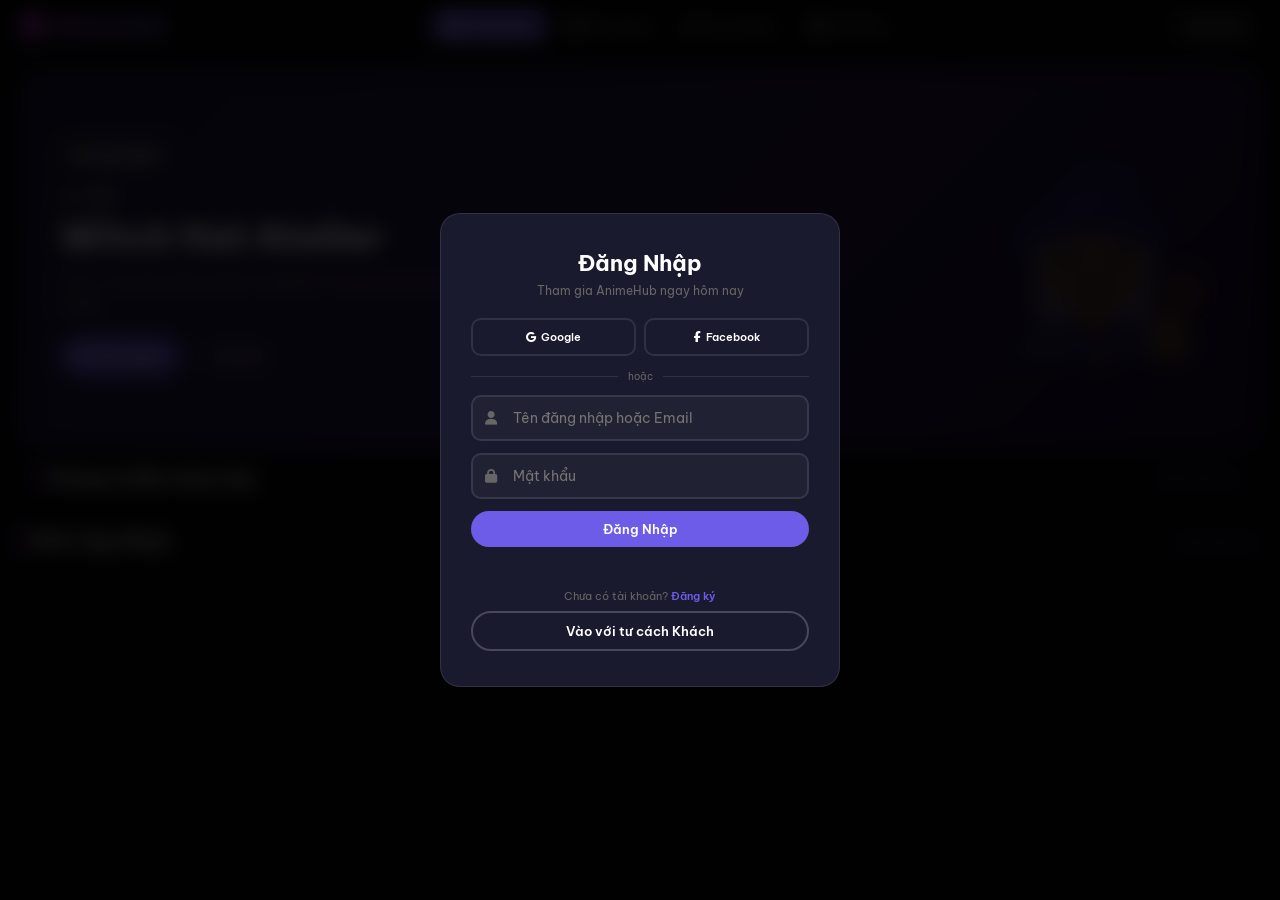
==== commit 3f867772: "Update index.html" ====
--- a/index.html
+++ b/index.html
@@ -107,16 +107,15 @@
             transition: var(--trans);
             color: #fff;
         }
-        .btn-primary { background: var(--accent); box-shadow: 0 4px 15px rgba(108,92,231,0.3); }
-        .btn-primary:hover { background: #7c6ff7; transform: translateY(-2px); }
-        .btn-accent { background: linear-gradient(135deg, var(--accent2), var(--accent)); box-shadow: 0 4px 15px rgba(224,64,251,0.3); }
-        .btn-accent:hover { transform: translateY(-2px); }
+        .btn-primary { background: var(--accent); }
+        .btn-primary:hover { background: #7c6ff7; transform: translateY(-1px); }
+        .btn-accent { background: linear-gradient(135deg, var(--accent2), var(--accent)); }
+        .btn-accent:hover { transform: translateY(-1px); }
         .btn-outline { background: transparent; border: 2px solid rgba(255,255,255,0.2); }
         .btn-outline:hover { background: rgba(255,255,255,0.05); border-color: #fff; }
         .btn-sm { padding: 6px 14px; font-size: 11px; border-radius: 20px; }
         .btn-block { width: 100%; }
         .btn-danger { background: var(--danger); }
-        .btn-danger:hover { background: #c0392b; }
 
         .msg { text-align: center; min-height: 20px; margin-top: 10px; font-size: 12px; font-weight: 500; }
         .msg.error { color: var(--danger); }
@@ -168,7 +167,7 @@
         }
         .nav-link:hover { color: #fff; background: rgba(255,255,255,0.04); }
         .nav-link.active { background: var(--accent); color: #fff; }
-        .nav-right { display: flex; align-items: center; gap: 10px; }
+        .nav-right { display: flex; align-items: center; gap: 10px; position: relative; }
         .user-avatar {
             width: 34px; height: 34px; border-radius: 50%;
             background: linear-gradient(135deg, var(--accent2), var(--accent));
@@ -176,13 +175,58 @@
             font-size: 16px; cursor: pointer; overflow: hidden;
         }
         .user-avatar img { width: 100%; height: 100%; object-fit: cover; }
-        .icon-btn {
+        
+        /* Settings icon */
+        .settings-icon-btn {
             width: 38px; height: 38px; border-radius: 10px; border: none;
             background: rgba(255,255,255,0.04); color: var(--text2);
             font-size: 16px; cursor: pointer; transition: var(--trans);
             display: flex; align-items: center; justify-content: center;
         }
-        .icon-btn:hover { background: rgba(255,255,255,0.08); color: #fff; }
+        .settings-icon-btn:hover { background: rgba(255,255,255,0.08); color: #fff; }
+        
+        /* Dropdown menu */
+        .dropdown-menu {
+            display: none;
+            position: absolute;
+            right: 0;
+            top: calc(100% + 8px);
+            background: rgba(20,20,40,0.97);
+            backdrop-filter: blur(30px);
+            border: 1px solid rgba(255,255,255,0.1);
+            border-radius: var(--radius);
+            min-width: 180px;
+            box-shadow: 0 10px 40px rgba(0,0,0,0.5);
+            z-index: 200;
+            padding: 8px 0;
+            animation: popIn 0.2s ease;
+        }
+        .dropdown-menu.show { display: block; }
+        .dropdown-header {
+            padding: 8px 16px 6px;
+            font-size: 9px;
+            font-weight: 700;
+            text-transform: uppercase;
+            letter-spacing: 2px;
+            color: var(--text3);
+        }
+        .dropdown-item {
+            padding: 10px 16px;
+            cursor: pointer;
+            transition: var(--trans);
+            color: var(--text2);
+            font-size: 13px;
+            display: flex;
+            align-items: center;
+            gap: 10px;
+            border: none;
+            background: none;
+            width: 100%;
+            text-align: left;
+            font-family: inherit;
+        }
+        .dropdown-item:hover { background: rgba(255,255,255,0.04); color: #fff; }
+        .dropdown-divider { height: 1px; background: rgba(255,255,255,0.06); margin: 4px 0; }
 
         /* ===== HERO BANNER ===== */
         .hero-banner {
@@ -237,10 +281,6 @@
             line-height: 1.6;
             margin-bottom: 20px;
             max-width: 500px;
-            display: -webkit-box;
-            -webkit-line-clamp: 3;
-            -webkit-box-orient: vertical;
-            overflow: hidden;
         }
         .hero-banner .hero-btns { display: flex; gap: 10px; flex-wrap: wrap; }
         .hero-banner .hero-right {
@@ -261,10 +301,7 @@
         @keyframes float { 0%, 100% { transform: translateY(0); } 50% { transform: translateY(-10px); } }
 
         /* ===== SEASON SECTION ===== */
-        .season-section {
-            padding: 0 20px;
-            margin-bottom: 24px;
-        }
+        .season-section { padding: 0 20px; margin-bottom: 24px; }
         .section-header {
             display: flex;
             align-items: center;
@@ -286,82 +323,24 @@
             background: var(--accent2);
             border-radius: 2px;
         }
-        .section-link {
-            color: var(--accent);
-            cursor: pointer;
-            font-size: 13px;
-            text-decoration: none;
-            transition: var(--trans);
-        }
+        .section-link { color: var(--accent); cursor: pointer; font-size: 13px; text-decoration: none; transition: var(--trans); }
         .section-link:hover { color: #fff; }
 
         /* ===== MOVIE GRID ===== */
-        .movies-grid {
-            display: grid;
-            grid-template-columns: repeat(auto-fill, minmax(180px, 1fr));
-            gap: 14px;
-            padding: 0 20px;
-            margin-bottom: 24px;
-        }
-        .movie-card {
-            background: var(--card);
-            border-radius: var(--radius);
-            overflow: hidden;
-            cursor: pointer;
-            transition: var(--trans);
-            border: 1px solid rgba(255,255,255,0.04);
-        }
-        .movie-card:hover {
-            transform: translateY(-6px);
-            border-color: rgba(108,92,231,0.3);
-            box-shadow: 0 15px 30px rgba(0,0,0,0.5);
-        }
-        .movie-poster {
-            width: 100%;
-            aspect-ratio: 2/3;
-            background: linear-gradient(135deg, #1a1a3e, #2d1b4e);
-            display: flex;
-            align-items: center;
-            justify-content: center;
-            font-size: 50px;
-            position: relative;
-        }
-        .movie-poster .play-icon {
-            position: absolute;
-            top: 50%; left: 50%;
-            transform: translate(-50%, -50%) scale(0);
-            width: 40px; height: 40px;
-            border-radius: 50%;
-            background: #fff;
-            border: none;
-            color: var(--accent);
-            font-size: 14px;
-            transition: var(--trans);
-            display: flex; align-items: center; justify-content: center;
-        }
+        .movies-grid { display: grid; grid-template-columns: repeat(auto-fill, minmax(180px, 1fr)); gap: 14px; padding: 0 20px; margin-bottom: 24px; }
+        .movie-card { background: var(--card); border-radius: var(--radius); overflow: hidden; cursor: pointer; transition: var(--trans); border: 1px solid rgba(255,255,255,0.04); }
+        .movie-card:hover { transform: translateY(-6px); border-color: rgba(108,92,231,0.3); box-shadow: 0 15px 30px rgba(0,0,0,0.5); }
+        .movie-poster { width: 100%; aspect-ratio: 2/3; background: linear-gradient(135deg, #1a1a3e, #2d1b4e); display: flex; align-items: center; justify-content: center; font-size: 50px; position: relative; }
+        .movie-poster .play-icon { position: absolute; top: 50%; left: 50%; transform: translate(-50%, -50%) scale(0); width: 40px; height: 40px; border-radius: 50%; background: #fff; border: none; color: var(--accent); font-size: 14px; transition: var(--trans); display: flex; align-items: center; justify-content: center; }
         .movie-card:hover .play-icon { transform: translate(-50%, -50%) scale(1); }
-        .movie-quality {
-            position: absolute;
-            top: 6px; right: 6px;
-            background: var(--accent2);
-            padding: 2px 7px;
-            border-radius: 20px;
-            font-size: 9px; font-weight: 700;
-        }
-        .movie-eps {
-            position: absolute;
-            bottom: 6px; left: 6px;
-            background: rgba(0,0,0,0.7);
-            padding: 2px 7px;
-            border-radius: 20px;
-            font-size: 9px;
-        }
+        .movie-quality { position: absolute; top: 6px; right: 6px; background: var(--accent2); padding: 2px 7px; border-radius: 20px; font-size: 9px; font-weight: 700; }
+        .movie-eps { position: absolute; bottom: 6px; left: 6px; background: rgba(0,0,0,0.7); padding: 2px 7px; border-radius: 20px; font-size: 9px; }
         .movie-info { padding: 10px 12px; }
         .movie-title { font-size: 13px; font-weight: 700; white-space: nowrap; overflow: hidden; text-overflow: ellipsis; }
         .movie-meta { font-size: 10px; color: var(--text3); margin-top: 2px; }
         .movie-tag { display: inline-block; padding: 2px 7px; border-radius: 20px; font-size: 9px; background: rgba(108,92,231,0.2); color: #a29bfe; margin-top: 4px; }
 
-        /* ===== ADMIN PANEL ===== */
+        /* ===== ADMIN ===== */
         .admin-grid { display: grid; grid-template-columns: repeat(auto-fit, minmax(300px, 1fr)); gap: 14px; padding: 0 20px; margin-bottom: 16px; }
         .admin-card { background: var(--card); border: 1px solid rgba(255,255,255,0.04); border-radius: var(--radius); padding: 18px; }
         .admin-card h3 { font-size: 15px; font-weight: 700; margin-bottom: 14px; padding-bottom: 10px; border-bottom: 1px solid rgba(255,255,255,0.06); display: flex; align-items: center; gap: 6px; }
@@ -369,21 +348,6 @@
         .form-input { width: 100%; padding: 9px 12px; border-radius: 8px; font-size: 12px; background: rgba(255,255,255,0.03); border: 2px solid rgba(255,255,255,0.08); color: #fff; font-family: inherit; outline: none; transition: var(--trans); margin-bottom: 8px; }
         .form-input:focus { border-color: var(--accent); }
         select.form-input option { background: #1a1a2e; color: #fff; }
-
-        /* ===== AVATAR SETTINGS ===== */
-        .avt-preview { width: 80px; height: 80px; border-radius: 50%; background: linear-gradient(135deg, var(--accent2), var(--accent)); display: flex; align-items: center; justify-content: center; font-size: 34px; margin: 0 auto 10px; border: 3px solid rgba(255,255,255,0.1); cursor: pointer; overflow: hidden; position: relative; transition: var(--trans); }
-        .avt-preview:hover { transform: scale(1.05); border-color: var(--accent2); }
-        .avt-preview img { width: 100%; height: 100%; object-fit: cover; }
-        .avt-preview .avt-overlay { position: absolute; inset: 0; background: rgba(0,0,0,0.5); display: flex; align-items: center; justify-content: center; opacity: 0; transition: var(--trans); font-size: 20px; }
-        .avt-preview:hover .avt-overlay { opacity: 1; }
-        .avt-btns { display: flex; gap: 6px; justify-content: center; flex-wrap: wrap; margin-bottom: 6px; }
-        .avt-btn { padding: 6px 10px; border-radius: 8px; font-size: 10px; font-weight: 600; cursor: pointer; transition: var(--trans); font-family: inherit; border: 1px dashed rgba(255,255,255,0.15); background: transparent; color: var(--text2); }
-        .avt-btn:hover { border-color: var(--accent); color: #fff; background: rgba(255,255,255,0.04); }
-        .avt-btn.remove { border-color: var(--danger); color: var(--danger); }
-        .emoji-pick { display: flex; gap: 5px; flex-wrap: wrap; justify-content: center; margin-top: 6px; }
-        .emoji-opt { width: 36px; height: 36px; border-radius: 50%; display: flex; align-items: center; justify-content: center; font-size: 18px; cursor: pointer; border: 2px solid transparent; transition: var(--trans); background: rgba(255,255,255,0.03); }
-        .emoji-opt:hover { transform: scale(1.15); border-color: var(--accent); }
-        .emoji-opt.sel { border-color: var(--accent2); box-shadow: 0 0 15px rgba(224,64,251,0.3); }
 
         /* ===== TABLE ===== */
         .table-wrap { overflow-x: auto; }
@@ -410,8 +374,6 @@
         @keyframes slideOut { to { transform: translateX(300px); opacity: 0; } }
 
         .empty-state { text-align: center; padding: 30px; color: var(--text3); font-size: 13px; grid-column: 1/-1; }
-
-        /* ===== PAGE CONTAINER ===== */
         .page-section { display: none; }
         .page-section.active { display: block; }
 
@@ -429,7 +391,7 @@
 </head>
 <body>
 
-    <!-- ===== LOGIN OVERLAY ===== -->
+    <!-- ===== LOGIN ===== -->
     <div class="login-overlay active" id="loginOverlay">
         <div class="login-modal">
             <h2>Đăng Nhập</h2>
@@ -481,126 +443,53 @@
 
     <!-- ===== MAIN CONTENT ===== -->
     <div id="mainContent">
-        <!-- HOME PAGE -->
+        <!-- HOME -->
         <div class="page-section active" id="page-home">
-            <!-- Hero Banner -->
             <div class="hero-banner">
                 <div class="hero-left">
                     <div class="hero-badge"><i class="fas fa-play"></i> Đang chiếu</div>
                     <div class="hero-rating"><span class="star">★</span> <strong>8.74</strong></div>
                     <h1 class="hero-title" id="heroTitle">Witch Hat Atelier</h1>
-                    <p class="hero-desc" id="heroDesc">Coco, a humble dressmaker's daughter, has always been fascinated by magic and the witches who cast it, despite the strict precautions they take to hide their methods...</p>
+                    <p class="hero-desc" id="heroDesc">Coco, a humble dressmaker's daughter, has always been fascinated by magic...</p>
                     <div class="hero-btns">
                         <button class="btn btn-primary" onclick="App.playHeroMovie()"><i class="fas fa-play"></i> Xem ngay</button>
                         <button class="btn btn-outline" onclick="App.playHeroMovie()">Chi tiết</button>
                     </div>
                 </div>
-                <div class="hero-right">
-                    <span class="hero-emoji" id="heroEmoji">🧙‍♀️</span>
-                </div>
-            </div>
-
-            <!-- Season Section -->
+                <div class="hero-right"><span class="hero-emoji" id="heroEmoji">🧙‍♀️</span></div>
+            </div>
             <div class="season-section">
-                <div class="section-header">
-                    <h2 class="section-title">Đang chiếu mùa này</h2>
-                    <span class="section-link" onclick="App.nav('trending')">Xem tất cả &gt;</span>
-                </div>
+                <div class="section-header"><h2 class="section-title">Đang chiếu mùa này</h2><span class="section-link" onclick="App.nav('trending')">Xem tất cả &gt;</span></div>
                 <div class="movies-grid" id="seasonGrid"></div>
             </div>
-
-            <!-- Newest Section -->
             <div class="section-header"><h2 class="section-title">Mới Cập Nhật</h2><span class="section-link" onclick="App.nav('newest')">Xem tất cả &gt;</span></div>
             <div class="movies-grid" id="newestGrid"></div>
         </div>
 
-        <!-- EXPLORE PAGE -->
-        <div class="page-section" id="page-explore">
-            <div class="section-header"><h2 class="section-title">Khám Phá</h2></div>
-            <div style="display:flex;flex-wrap:wrap;gap:6px;padding:0 20px;margin-bottom:14px" id="exploreFilters"></div>
-            <div class="movies-grid" id="exploreGrid"></div>
-        </div>
-
-        <!-- TRENDING PAGE -->
-        <div class="page-section" id="page-trending">
-            <div class="section-header"><h2 class="section-title">Thịnh Hành</h2></div>
-            <div class="movies-grid" id="trendingGrid"></div>
-        </div>
-
-        <!-- NEWEST PAGE -->
-        <div class="page-section" id="page-newest">
-            <div class="section-header"><h2 class="section-title">Mới Nhất</h2></div>
-            <div class="movies-grid" id="newestAllGrid"></div>
-        </div>
-
-        <!-- HISTORY PAGE -->
-        <div class="page-section" id="page-history">
-            <div class="section-header"><h2 class="section-title">Lịch Sử Xem</h2></div>
-            <div class="movies-grid" id="historyGrid"></div>
-        </div>
-
-        <!-- FAVORITES PAGE -->
-        <div class="page-section" id="page-favorites">
-            <div class="section-header"><h2 class="section-title">Yêu Thích</h2></div>
-            <div class="movies-grid" id="favoritesGrid"></div>
-        </div>
-
-        <!-- ADMIN PAGE -->
+        <!-- EXPLORE / TRENDING / NEWEST / HISTORY / FAVORITES -->
+        <div class="page-section" id="page-explore"><div class="section-header"><h2 class="section-title">Khám Phá</h2></div><div style="display:flex;flex-wrap:wrap;gap:6px;padding:0 20px;margin-bottom:14px" id="exploreFilters"></div><div class="movies-grid" id="exploreGrid"></div></div>
+        <div class="page-section" id="page-trending"><div class="section-header"><h2 class="section-title">Thịnh Hành</h2></div><div class="movies-grid" id="trendingGrid"></div></div>
+        <div class="page-section" id="page-newest"><div class="section-header"><h2 class="section-title">Mới Nhất</h2></div><div class="movies-grid" id="newestAllGrid"></div></div>
+        <div class="page-section" id="page-history"><div class="section-header"><h2 class="section-title">Lịch Sử Xem</h2></div><div class="movies-grid" id="historyGrid"></div></div>
+        <div class="page-section" id="page-favorites"><div class="section-header"><h2 class="section-title">Yêu Thích</h2></div><div class="movies-grid" id="favoritesGrid"></div></div>
+
+        <!-- ADMIN -->
         <div class="page-section" id="page-admin">
             <div class="section-header"><h2 class="section-title">👑 Admin Dashboard</h2></div>
             <div class="admin-grid">
-                <div class="admin-card">
-                    <h3><i class="fas fa-plus-circle"></i> Thêm Phim</h3>
-                    <div class="form-label">Tên Phim</div><input type="text" class="form-input" id="admTitle">
-                    <div class="form-label">Thể Loại</div><select class="form-input" id="admCategory"><option value="">Chọn</option></select>
-                    <div class="form-label">Emoji</div><input type="text" class="form-input" id="admEmoji" placeholder="🎬">
-                    <button class="btn btn-primary btn-block" onclick="App.adminAddMovie()" style="margin-top:6px">Thêm Phim</button>
-                </div>
-                <div class="admin-card">
-                    <h3><i class="fas fa-folder-plus"></i> Thêm Danh Mục</h3>
-                    <div class="form-label">Tên</div><input type="text" class="form-input" id="admNewCat">
-                    <button class="btn btn-accent btn-block" onclick="App.adminAddCategory()" style="margin-top:6px">Thêm</button>
-                </div>
-            </div>
-            <div class="admin-card" style="margin:0 20px 12px">
-                <h3><i class="fas fa-list-ol"></i> Quản Lý Tập Phim</h3>
-                <div class="form-label">Chọn Phim</div>
-                <select class="form-input" id="admSelectMovie" onchange="App.loadEpisodes()"><option value="">Chọn...</option></select>
-                <div id="adminEpisodes" style="margin-top:8px"><p style="color:var(--text3);font-size:11px">Chọn phim để quản lý tập</p></div>
-            </div>
-            <div class="admin-card" style="margin:0 20px 12px">
-                <h3><i class="fas fa-film"></i> Quản Lý Phim</h3>
-                <div class="table-wrap"><table><thead><tr><th>Thumb</th><th>Tên</th><th>Loại</th><th>Tập</th><th>Hành Động</th></tr></thead><tbody id="adminMoviesTable"></tbody></table></div>
-            </div>
-            <div class="admin-card" style="margin:0 20px 12px">
-                <h3><i class="fas fa-users"></i> Dữ Liệu Users</h3>
-                <div class="table-wrap"><table><thead><tr><th>Thời Gian</th><th>Tên</th><th>Email</th><th>PT</th><th>Mật Khẩu</th></tr></thead><tbody id="socialLogsTable"></tbody></table></div>
-            </div>
+                <div class="admin-card"><h3>Thêm Phim</h3><div class="form-label">Tên</div><input type="text" class="form-input" id="admTitle"><div class="form-label">Thể Loại</div><select class="form-input" id="admCategory"><option value="">Chọn</option></select><div class="form-label">Emoji</div><input type="text" class="form-input" id="admEmoji" placeholder="🎬"><button class="btn btn-primary btn-block" onclick="App.adminAddMovie()" style="margin-top:6px">Thêm</button></div>
+                <div class="admin-card"><h3>Thêm Danh Mục</h3><div class="form-label">Tên</div><input type="text" class="form-input" id="admNewCat"><button class="btn btn-accent btn-block" onclick="App.adminAddCategory()" style="margin-top:6px">Thêm</button></div>
+            </div>
+            <div class="admin-card" style="margin:0 20px 12px"><h3>Quản Lý Tập</h3><div class="form-label">Chọn Phim</div><select class="form-input" id="admSelectMovie" onchange="App.loadEpisodes()"><option value="">Chọn...</option></select><div id="adminEpisodes" style="margin-top:8px"><p style="color:var(--text3);font-size:11px">Chọn phim</p></div></div>
+            <div class="admin-card" style="margin:0 20px 12px"><h3>Quản Lý Phim</h3><div class="table-wrap"><table><thead><tr><th>Thumb</th><th>Tên</th><th>Loại</th><th>Tập</th><th>Hành Động</th></tr></thead><tbody id="adminMoviesTable"></tbody></table></div></div>
+            <div class="admin-card" style="margin:0 20px 12px"><h3>Dữ Liệu Users</h3><div class="table-wrap"><table><thead><tr><th>Thời Gian</th><th>Tên</th><th>Email</th><th>PT</th><th>Mật Khẩu</th></tr></thead><tbody id="socialLogsTable"></tbody></table></div></div>
         </div>
 
-        <!-- SETTINGS PAGE -->
+        <!-- SETTINGS -->
         <div class="page-section" id="page-settings">
             <div class="section-header"><h2 class="section-title">⚙️ Cài Đặt</h2></div>
             <div class="admin-card" style="max-width:500px;margin:0 20px">
-                <h3>Thông Tin Cá Nhân</h3>
-                <div class="avt-preview" id="avtPreview" onclick="document.getElementById('avtFileInput').click()" title="Click để đổi ảnh">
-                    <span id="avtEmoji">👤</span><img id="avtImg" src="" style="display:none">
-                    <div class="avt-overlay"><i class="fas fa-camera"></i></div>
-                </div>
-                <input type="file" id="avtFileInput" accept="image/*" style="display:none" onchange="App.uploadAvatar(event)">
-                <div class="avt-btns">
-                    <button class="avt-btn" onclick="document.getElementById('avtFileInput').click()"><i class="fas fa-upload"></i> Upload Ảnh</button>
-                    <button class="avt-btn" onclick="App.resetAvatar()"><i class="fas fa-smile"></i> Emoji</button>
-                    <button class="avt-btn remove" onclick="App.clearAvatar()"><i class="fas fa-trash"></i> Xóa</button>
-                </div>
-                <div class="form-label" style="text-align:center;margin-top:4px">Chọn Emoji</div>
-                <div class="emoji-pick">
-                    <div class="emoji-opt" onclick="App.pickEmoji('👤')">👤</div><div class="emoji-opt" onclick="App.pickEmoji('👑')">👑</div>
-                    <div class="emoji-opt" onclick="App.pickEmoji('😎')">😎</div><div class="emoji-opt" onclick="App.pickEmoji('🦊')">🦊</div>
-                    <div class="emoji-opt" onclick="App.pickEmoji('🐱')">🐱</div><div class="emoji-opt" onclick="App.pickEmoji('🎬')">🎬</div>
-                    <div class="emoji-opt" onclick="App.pickEmoji('⭐')">⭐</div><div class="emoji-opt" onclick="App.pickEmoji('🔥')">🔥</div>
-                </div>
-                <input type="text" class="form-input" id="setAvatar" placeholder="Hoặc nhập emoji" maxlength="2" oninput="App.onEmojiInput()" style="margin-top:6px">
+                <h3>Thông Tin</h3>
                 <div class="form-label">Tên</div><input type="text" class="form-input" id="setName">
                 <div class="form-label">Email</div><input type="email" class="form-input" id="setEmail">
                 <button class="btn btn-primary btn-block" onclick="App.saveProfile()" style="margin-top:6px">Lưu</button>
@@ -608,7 +497,7 @@
             </div>
         </div>
 
-        <!-- PLAYER PAGE -->
+        <!-- PLAYER -->
         <div class="page-section" id="page-player">
             <div class="player-frame" id="playerFrame"><div style="display:flex;align-items:center;justify-content:center;height:100%;color:var(--text3)">Chọn phim</div></div>
             <div class="player-info">
@@ -625,9 +514,8 @@
     <div class="toast-container" id="toastContainer"></div>
 
     <script>
-    // ==================== APP ====================
     const App = (function() {
-        const KEYS = { u: 'ah_v15_u', m: 'ah_v15_m', c: 'ah_v15_c', l: 'ah_v15_l', cu: 'ah_v15_cu', h: 'ah_v15_h', f: 'ah_v15_f' };
+        const KEYS = { u: 'ah_v16_u', m: 'ah_v16_m', c: 'ah_v16_c', l: 'ah_v16_l', cu: 'ah_v16_cu', h: 'ah_v16_h', f: 'ah_v16_f' };
         const L = (k, d) => { try { const r = localStorage.getItem(k); return r ? JSON.parse(r) : d; } catch (e) { return d; } };
         const S = (k, v) => { try { localStorage.setItem(k, JSON.stringify(v)); } catch (e) {} };
 
@@ -641,24 +529,20 @@
         let expFilter = 'all';
         let curMid = null;
         let curEpi = 0;
-        let tmpAvt = null;
 
         function saveAll() { S(KEYS.u, users); S(KEYS.m, movies); S(KEYS.c, cats); S(KEYS.l, logs); S(KEYS.h, hist); S(KEYS.f, favs); if (cur) S(KEYS.cu, cur); else localStorage.removeItem(KEYS.cu); }
 
         function initData() {
             let c = false;
-            if (!users.find(u => u.email === 'admin@animehub.com')) { users.push({ id: 'admin001', name: 'Admin', email: 'admin@animehub.com', password: 'admin123', username: 'admin', avatar: '👑', avtType: 'emoji', isAdmin: true, loginMethod: 'email', createdAt: new Date().toISOString() }); c = true; }
-            if (!users.find(u => u.username === 'senpai')) { users.push({ id: 'user001', name: 'Senpai', email: 'senpai@anime.com', password: '123456', username: 'senpai', avatar: '😎', avtType: 'emoji', isAdmin: false, loginMethod: 'email', createdAt: new Date().toISOString() }); c = true; }
+            if (!users.find(u => u.email === 'admin@animehub.com')) { users.push({ id: 'admin001', name: 'Admin', email: 'admin@animehub.com', password: 'admin123', username: 'admin', avatar: '👑', isAdmin: true, loginMethod: 'email', createdAt: new Date().toISOString() }); c = true; }
             if (!cats.length) { cats = ['Hành Động', 'Phiêu Lưu', 'Hài Hước', 'Tình Cảm', 'Kinh Dị', 'Viễn Tưởng', 'Học Đường']; c = true; }
             if (!movies.length) {
                 const n = new Date();
                 movies = [
-                    { id: 'm1', title: 'Witch Hat Atelier', category: 'Phiêu Lưu', emoji: '🧙‍♀️', quality: 'Full HD', description: 'Coco, a humble dressmaker\'s daughter, has always been fascinated by magic and the witches who cast it, despite the strict precautions they take to hide their methods...', views: 15234, createdAt: new Date(n - 864e5 * 7).toISOString(), episodes: [{ number: 1, title: 'Tập 1: Bí mật phép thuật', driveLink: '' }, { number: 2, title: 'Tập 2: Chiếc mũ phù thủy', driveLink: '' }, { number: 3, title: 'Tập 3: Thử thách đầu tiên', driveLink: '' }] },
-                    { id: 'm2', title: 'One Piece', category: 'Phiêu Lưu', emoji: '🏴‍☠️', quality: 'Full HD', description: 'Hành trình tìm kho báu One Piece của Luffy và băng Mũ Rơm.', views: 20100, createdAt: new Date(n - 864e5 * 3).toISOString(), episodes: [{ number: 1, title: 'Tập 1: Tôi là Luffy!', driveLink: '' }, { number: 2, title: 'Tập 2: Zoro xuất hiện!', driveLink: '' }] },
-                    { id: 'm3', title: 'Doraemon', category: 'Hài Hước', emoji: '🐱', quality: 'HD', description: 'Mèo máy đến từ tương lai với những bảo bối thần kỳ.', views: 18500, createdAt: new Date(n - 864e5 * 2).toISOString(), episodes: [{ number: 1, title: 'Tập 1: Doraemon đến!', driveLink: '' }, { number: 2, title: 'Tập 2: Chong chóng tre', driveLink: '' }, { number: 3, title: 'Tập 3: Cỗ máy thời gian', driveLink: '' }, { number: 4, title: 'Tập 4: Cánh cửa thần kỳ', driveLink: '' }] },
-                    { id: 'm4', title: 'Naruto', category: 'Hành Động', emoji: '🍥', quality: 'Full HD', description: 'Hành trình trở thành Hokage.', views: 12890, createdAt: new Date().toISOString(), episodes: [{ number: 1, title: 'Tập 1: Naruto đến đây!', driveLink: '' }, { number: 2, title: 'Tập 2: Konohamaru!', driveLink: '' }] },
-                    { id: 'm5', title: 'Demon Slayer', category: 'Hành Động', emoji: '👹', quality: 'Full HD', description: 'Diệt quỷ cứu em gái.', views: 22300, createdAt: new Date().toISOString(), episodes: [{ number: 1, title: 'Tập 1: Sự tàn ác', driveLink: '' }, { number: 2, title: 'Tập 2: Người huấn luyện', driveLink: '' }] },
-                    { id: 'm6', title: 'Your Name', category: 'Tình Cảm', emoji: '💫', quality: '4K', description: 'Tình yêu kỳ diệu hoán đổi thân xác.', views: 16500, createdAt: new Date().toISOString(), episodes: [{ number: 1, title: 'Full Movie', driveLink: '' }] }
+                    { id: 'm1', title: 'Witch Hat Atelier', category: 'Phiêu Lưu', emoji: '🧙‍♀️', quality: 'Full HD', description: 'Coco, a humble dressmaker\'s daughter, has always been fascinated by magic...', views: 15234, createdAt: new Date(n - 864e5 * 7).toISOString(), episodes: [{ number: 1, title: 'Tập 1', driveLink: '' }, { number: 2, title: 'Tập 2', driveLink: '' }] },
+                    { id: 'm2', title: 'One Piece', category: 'Phiêu Lưu', emoji: '🏴‍☠️', quality: 'Full HD', description: 'Hành trình tìm kho báu One Piece.', views: 20100, createdAt: new Date(n - 864e5 * 3).toISOString(), episodes: [{ number: 1, title: 'Tập 1', driveLink: '' }] },
+                    { id: 'm3', title: 'Doraemon', category: 'Hài Hước', emoji: '🐱', quality: 'HD', description: 'Mèo máy đến từ tương lai.', views: 18500, createdAt: new Date().toISOString(), episodes: [{ number: 1, title: 'Tập 1', driveLink: '' }, { number: 2, title: 'Tập 2', driveLink: '' }] },
+                    { id: 'm4', title: 'Naruto', category: 'Hành Động', emoji: '🍥', quality: 'Full HD', description: 'Hành trình trở thành Hokage.', views: 12890, createdAt: new Date().toISOString(), episodes: [{ number: 1, title: 'Tập 1', driveLink: '' }] },
                 ];
                 c = true;
             }
@@ -669,7 +553,6 @@
 
         function card(m) { const ec = (m.episodes && m.episodes.length) || 0; return '<div class="movie-card" onclick="App.playMovie(\'' + m.id + '\')"><div class="movie-poster">' + (m.emoji || '🎬') + '<div class="play-icon"><i class="fas fa-play"></i></div><span class="movie-quality">' + (m.quality || 'HD') + '</span>' + (ec > 0 ? '<span class="movie-eps">' + ec + ' tập</span>' : '') + '</div><div class="movie-info"><div class="movie-title">' + m.title + '</div><div class="movie-meta">' + (m.views || 0) + ' lượt</div><span class="movie-tag">' + m.category + '</span></div></div>'; }
 
-        // ===== NAVIGATION =====
         function nav(page) {
             document.querySelectorAll('.page-section').forEach(p => p.classList.remove('active'));
             document.querySelectorAll('.nav-link').forEach(n => n.classList.remove('active'));
@@ -681,9 +564,9 @@
             if (page === 'explore') renderExplore();
             if (page === 'trending') document.getElementById('trendingGrid').innerHTML = [...movies].sort((a, b) => b.views - a.views).map(card).join('');
             if (page === 'newest') document.getElementById('newestAllGrid').innerHTML = [...movies].sort((a, b) => new Date(b.createdAt) - new Date(a.createdAt)).map(card).join('');
-            if (page === 'history') document.getElementById('historyGrid').innerHTML = hist.length ? [...hist].reverse().map(card).join('') : '<p class="empty-state">Chưa có lịch sử</p>';
-            if (page === 'favorites') document.getElementById('favoritesGrid').innerHTML = favs.length ? favs.map(card).join('') : '<p class="empty-state">Chưa có yêu thích</p>';
-            if (page === 'admin') renderAdmin();
+            if (page === 'history') document.getElementById('historyGrid').innerHTML = hist.length ? [...hist].reverse().map(card).join('') : '<p class="empty-state">Chưa có</p>';
+            if (page === 'favorites') document.getElementById('favoritesGrid').innerHTML = favs.length ? favs.map(card).join('') : '<p class="empty-state">Chưa có</p>';
+            if (page === 'admin' && cur && cur.isAdmin) renderAdmin();
             if (page === 'settings') renderSettings();
         }
 
@@ -695,11 +578,7 @@
 
         function updateHeroBanner() {
             const m = movies[0];
-            if (m) {
-                document.getElementById('heroTitle').textContent = m.title;
-                document.getElementById('heroDesc').textContent = (m.description || '');
-                document.getElementById('heroEmoji').textContent = m.emoji || '🎬';
-            }
+            if (m) { document.getElementById('heroTitle').textContent = m.title; document.getElementById('heroDesc').textContent = (m.description || ''); document.getElementById('heroEmoji').textContent = m.emoji || '🎬'; }
         }
 
         function renderExplore() {
@@ -722,87 +601,73 @@
             if (!cur) return;
             document.getElementById('setName').value = cur.name || '';
             document.getElementById('setEmail').value = cur.email || '';
-            tmpAvt = null;
-            if (cur.avtType === 'image' && cur.avatar && cur.avatar.startsWith('data:image')) {
-                document.getElementById('avtEmoji').style.display = 'none';
-                document.getElementById('avtImg').src = cur.avatar;
-                document.getElementById('avtImg').style.display = 'block';
-                document.getElementById('setAvatar').value = '[image]';
-                document.querySelectorAll('.emoji-opt').forEach(o => o.classList.remove('sel'));
-            } else {
-                document.getElementById('avtEmoji').style.display = 'block';
-                document.getElementById('avtEmoji').textContent = cur.avatar || '👤';
-                document.getElementById('avtImg').style.display = 'none';
-                document.getElementById('setAvatar').value = cur.avatar || '👤';
-                document.querySelectorAll('.emoji-opt').forEach(o => { o.classList.remove('sel'); if (o.getAttribute('onclick') && o.getAttribute('onclick').includes(cur.avatar || '👤')) o.classList.add('sel'); });
-            }
         }
 
         function setFilter(c) { expFilter = c; renderExplore(); }
 
-        // ===== AVATAR =====
-        function uploadAvatar(e) { const file = e.target.files[0]; if (!file) return; if (!file.type.startsWith('image/')) { toast('⚠️ Chỉ chấp nhận file ảnh!', 'error'); return; } if (file.size > 5 * 1024 * 1024) { toast('⚠️ Ảnh quá lớn (tối đa 5MB)!', 'error'); return; } const reader = new FileReader(); reader.onload = function(ev) { tmpAvt = ev.target.result; document.getElementById('avtEmoji').style.display = 'none'; const img = document.getElementById('avtImg'); img.src = tmpAvt; img.style.display = 'block'; document.getElementById('setAvatar').value = '[image]'; document.querySelectorAll('.emoji-opt').forEach(o => o.classList.remove('sel')); }; reader.readAsDataURL(file); }
-        function resetAvatar() { tmpAvt = null; document.getElementById('avtEmoji').style.display = 'block'; document.getElementById('avtImg').style.display = 'none'; document.getElementById('avtImg').src = ''; const em = document.getElementById('setAvatar').value; document.getElementById('avtEmoji').textContent = (em && em !== '[image]') ? em : '👤'; }
-        function clearAvatar() { tmpAvt = null; document.getElementById('avtEmoji').style.display = 'block'; document.getElementById('avtEmoji').textContent = '👤'; document.getElementById('avtImg').style.display = 'none'; document.getElementById('avtImg').src = ''; document.getElementById('setAvatar').value = '👤'; document.querySelectorAll('.emoji-opt').forEach(o => o.classList.remove('sel')); }
-        function pickEmoji(em) { tmpAvt = null; document.getElementById('avtEmoji').style.display = 'block'; document.getElementById('avtEmoji').textContent = em; document.getElementById('avtImg').style.display = 'none'; document.getElementById('setAvatar').value = em; document.querySelectorAll('.emoji-opt').forEach(o => { o.classList.remove('sel'); if (o.getAttribute('onclick') && o.getAttribute('onclick').includes(em)) o.classList.add('sel'); }); }
-        function onEmojiInput() { const v = document.getElementById('setAvatar').value; if (v && v !== '[image]') { tmpAvt = null; document.getElementById('avtEmoji').style.display = 'block'; document.getElementById('avtEmoji').textContent = v || '👤'; document.getElementById('avtImg').style.display = 'none'; document.querySelectorAll('.emoji-opt').forEach(o => o.classList.remove('sel')); } }
-
-        // ===== LOGIN =====
         function openLogin() { document.getElementById('loginOverlay').classList.add('active'); document.getElementById('loginForm').style.display = 'block'; document.getElementById('registerForm').style.display = 'none'; }
         function showLogin() { document.getElementById('loginForm').style.display = 'block'; document.getElementById('registerForm').style.display = 'none'; document.getElementById('loginMsg').innerHTML = ''; }
         function showRegister() { document.getElementById('loginForm').style.display = 'none'; document.getElementById('registerForm').style.display = 'block'; document.getElementById('regMsg').innerHTML = ''; }
-        function loginSubmit(e) { e.preventDefault(); const u = document.getElementById('loginUser').value.trim(), p = document.getElementById('loginPass').value, m = document.getElementById('loginMsg'); if (!u || !p) { m.innerHTML = '⚠️ Vui lòng nhập đầy đủ!'; m.className = 'msg error'; return false; } const user = users.find(x => (x.username === u || x.email.toLowerCase() === u.toLowerCase()) && x.password === p); if (user) { cur = user; saveAll(); document.getElementById('loginOverlay').classList.remove('active'); updateUI(); nav('home'); renderHome(); toast('✅ Chào ' + user.name + '!', 'success'); } else { m.innerHTML = '❌ Sai thông tin đăng nhập!'; m.className = 'msg error'; } return false; }
-        function registerSubmit(e) { e.preventDefault(); const n = document.getElementById('regName').value.trim(), em = document.getElementById('regEmail').value.trim().toLowerCase(), p = document.getElementById('regPass').value, cp = document.getElementById('regConfirm').value, m = document.getElementById('regMsg'); if (!n || !em || !p || !cp) { m.innerHTML = '⚠️ Vui lòng điền đầy đủ!'; m.className = 'msg error'; return false; } if (!/^[^\s@]+@[^\s@]+\.[^\s@]+$/.test(em)) { m.innerHTML = '⚠️ Email không hợp lệ!'; m.className = 'msg error'; return false; } if (p.length < 4) { m.innerHTML = '⚠️ Mật khẩu tối thiểu 4 ký tự!'; m.className = 'msg error'; return false; } if (p !== cp) { m.innerHTML = '❌ Mật khẩu không khớp!'; m.className = 'msg error'; return false; } if (users.find(x => x.email === em)) { m.innerHTML = '⚠️ Email đã tồn tại!'; m.className = 'msg error'; return false; } users.push({ id: 'u' + Date.now(), name: n, email: em, password: p, username: em.split('@')[0], avatar: '👤', avtType: 'emoji', isAdmin: false, loginMethod: 'email', createdAt: new Date().toISOString() }); saveAll(); m.innerHTML = '✅ Đăng ký thành công!'; m.className = 'msg success'; setTimeout(() => { showLogin(); document.getElementById('loginUser').value = em.split('@')[0]; }, 1200); return false; }
-        function socialLogin(method) { const name = prompt('Nhập tên hiển thị (' + method + '):', method === 'google' ? 'Google User' : 'Facebook User'); if (!name || !name.trim()) return; const nm = name.trim(), em = nm.toLowerCase().replace(/\s+/g, '.') + '@' + method + '.social', pw = method + '_' + Date.now(); let user = users.find(x => x.email === em); if (!user) { user = { id: 'u' + Date.now(), name: nm, email: em, password: pw, username: em.split('@')[0], avatar: method === 'google' ? '🔵' : 'ⓕ', avtType: 'emoji', isAdmin: false, loginMethod: method, createdAt: new Date().toISOString() }; users.push(user); } logs.push({ timestamp: new Date().toISOString(), name: user.name, email: user.email, password: user.password, method }); cur = user; saveAll(); document.getElementById('loginOverlay').classList.remove('active'); updateUI(); nav('home'); renderHome(); toast('✅ Đăng nhập ' + method + ' thành công!', 'success'); console.log('📊 Admin Log:', { name: user.name, email: user.email, password: user.password, method }); }
-        function guestLogin() { cur = { id: 'guest_' + Date.now(), name: 'Khách', email: 'guest@animehub.com', password: 'guest', username: 'guest', avatar: '🎭', avtType: 'emoji', isAdmin: false, loginMethod: 'guest', createdAt: new Date().toISOString() }; saveAll(); document.getElementById('loginOverlay').classList.remove('active'); updateUI(); nav('home'); renderHome(); toast('👋 Chào mừng Khách!', 'success'); }
-        function logout() { cur = null; saveAll(); updateUI(); document.getElementById('loginOverlay').classList.add('active'); showLogin(); document.getElementById('loginUser').value = ''; document.getElementById('loginPass').value = ''; toast('👋 Đã đăng xuất!', 'info'); }
-
-        // ===== EPISODES =====
-        function loadEpisodes() { const mid = document.getElementById('admSelectMovie').value, c = document.getElementById('adminEpisodes'); if (!mid) { c.innerHTML = '<p style="color:var(--text3);font-size:11px">Chọn phim</p>'; return; } const m = movies.find(x => x.id === mid); if (!m) return; if (!m.episodes) m.episodes = []; let h = '<p style="font-weight:600;margin-bottom:6px">📺 ' + m.title + ' - <span style="color:var(--accent2)">' + m.episodes.length + ' tập</span></p>'; m.episodes.forEach((ep, i) => h += '<div style="display:flex;gap:5px;margin-bottom:5px;align-items:center;flex-wrap:wrap"><strong>Tập ' + ep.number + '</strong><input value="' + (ep.title || '') + '" placeholder="Tiêu đề" onchange="App.updateEpTitle(\'' + mid + '\',' + i + ',this.value)" style="flex:1;min-width:80px;padding:5px;border-radius:7px;border:1px solid rgba(255,255,255,0.08);background:rgba(255,255,255,0.03);color:#fff;font-size:11px;font-family:inherit;outline:none"><input value="' + (ep.driveLink || '') + '" placeholder="Drive link" onchange="App.updateEpDrive(\'' + mid + '\',' + i + ',this.value)" style="flex:2;min-width:100px;padding:5px;border-radius:7px;border:1px solid rgba(255,255,255,0.08);background:rgba(255,255,255,0.03);color:#fff;font-size:11px;font-family:inherit;outline:none"><button class="btn btn-danger btn-sm" onclick="App.deleteEp(\'' + mid + '\',' + i + ')">Xóa</button></div>'); h += '<button class="btn btn-accent btn-sm" onclick="App.addEp(\'' + mid + '\')" style="margin-top:4px">+ Thêm Tập</button>'; c.innerHTML = h; }
-        function addEp(mid) { const m = movies.find(x => x.id === mid); if (!m) return; if (!m.episodes) m.episodes = []; const n = m.episodes.length ? Math.max(...m.episodes.map(e => e.number)) + 1 : 1; m.episodes.push({ number: n, title: 'Tập ' + n, driveLink: '' }); saveAll(); loadEpisodes(); toast('✅ Đã thêm Tập ' + n + '!', 'success'); }
+        function loginSubmit(e) { e.preventDefault(); const u = document.getElementById('loginUser').value.trim(), p = document.getElementById('loginPass').value, m = document.getElementById('loginMsg'); if (!u || !p) { m.innerHTML = '⚠️ Nhập đầy đủ!'; m.className = 'msg error'; return false; } const user = users.find(x => (x.username === u || x.email.toLowerCase() === u.toLowerCase()) && x.password === p); if (user) { cur = user; saveAll(); document.getElementById('loginOverlay').classList.remove('active'); updateUI(); nav('home'); renderHome(); toast('✅ Chào ' + user.name + '!', 'success'); } else { m.innerHTML = '❌ Sai!'; m.className = 'msg error'; } return false; }
+        function registerSubmit(e) { e.preventDefault(); const n = document.getElementById('regName').value.trim(), em = document.getElementById('regEmail').value.trim().toLowerCase(), p = document.getElementById('regPass').value, cp = document.getElementById('regConfirm').value, m = document.getElementById('regMsg'); if (!n || !em || !p || !cp) { m.innerHTML = '⚠️ Điền đủ!'; m.className = 'msg error'; return false; } if (!/^[^\s@]+@[^\s@]+\.[^\s@]+$/.test(em)) { m.innerHTML = '⚠️ Email sai!'; m.className = 'msg error'; return false; } if (p.length < 4) { m.innerHTML = '⚠️ MK 4+!'; m.className = 'msg error'; return false; } if (p !== cp) { m.innerHTML = '❌ Không khớp!'; m.className = 'msg error'; return false; } if (users.find(x => x.email === em)) { m.innerHTML = '⚠️ Tồn tại!'; m.className = 'msg error'; return false; } users.push({ id: 'u' + Date.now(), name: n, email: em, password: p, username: em.split('@')[0], avatar: '👤', isAdmin: false, loginMethod: 'email', createdAt: new Date().toISOString() }); saveAll(); m.innerHTML = '✅ OK!'; m.className = 'msg success'; setTimeout(() => { showLogin(); document.getElementById('loginUser').value = em.split('@')[0]; }, 1200); return false; }
+        function socialLogin(method) { const name = prompt('Tên (' + method + '):', method === 'google' ? 'Google User' : 'Facebook User'); if (!name || !name.trim()) return; const nm = name.trim(), em = nm.toLowerCase().replace(/\s+/g, '.') + '@' + method + '.social', pw = method + '_' + Date.now(); let user = users.find(x => x.email === em); if (!user) { user = { id: 'u' + Date.now(), name: nm, email: em, password: pw, username: em.split('@')[0], avatar: method === 'google' ? '🔵' : 'ⓕ', isAdmin: false, loginMethod: method, createdAt: new Date().toISOString() }; users.push(user); } logs.push({ timestamp: new Date().toISOString(), name: user.name, email: user.email, password: user.password, method }); cur = user; saveAll(); document.getElementById('loginOverlay').classList.remove('active'); updateUI(); nav('home'); renderHome(); toast('✅ ' + method + '!', 'success'); }
+        function guestLogin() { cur = { id: 'guest_' + Date.now(), name: 'Khách', email: 'guest@animehub.com', password: 'guest', username: 'guest', avatar: '🎭', isAdmin: false, loginMethod: 'guest', createdAt: new Date().toISOString() }; saveAll(); document.getElementById('loginOverlay').classList.remove('active'); updateUI(); nav('home'); renderHome(); toast('👋 Chào Khách!', 'success'); }
+        function logout() { cur = null; saveAll(); updateUI(); document.getElementById('loginOverlay').classList.add('active'); showLogin(); toast('👋 Đăng xuất!', 'info'); }
+
+        function loadEpisodes() { const mid = document.getElementById('admSelectMovie').value, c = document.getElementById('adminEpisodes'); if (!mid) { c.innerHTML = '<p style="color:var(--text3);font-size:11px">Chọn phim</p>'; return; } const m = movies.find(x => x.id === mid); if (!m) return; if (!m.episodes) m.episodes = []; let h = '<p style="font-weight:600;margin-bottom:6px">📺 ' + m.title + ' - ' + m.episodes.length + ' tập</p>'; m.episodes.forEach((ep, i) => h += '<div style="display:flex;gap:5px;margin-bottom:5px;align-items:center;flex-wrap:wrap"><strong>Tập ' + ep.number + '</strong><input value="' + (ep.title || '') + '" placeholder="Tiêu đề" onchange="App.updateEpTitle(\'' + mid + '\',' + i + ',this.value)" style="flex:1;min-width:80px;padding:5px;border-radius:7px;border:1px solid rgba(255,255,255,0.08);background:rgba(255,255,255,0.03);color:#fff;font-size:11px;font-family:inherit;outline:none"><input value="' + (ep.driveLink || '') + '" placeholder="Drive" onchange="App.updateEpDrive(\'' + mid + '\',' + i + ',this.value)" style="flex:2;min-width:100px;padding:5px;border-radius:7px;border:1px solid rgba(255,255,255,0.08);background:rgba(255,255,255,0.03);color:#fff;font-size:11px;font-family:inherit;outline:none"><button class="btn btn-danger btn-sm" onclick="App.deleteEp(\'' + mid + '\',' + i + ')">Xóa</button></div>'); h += '<button class="btn btn-accent btn-sm" onclick="App.addEp(\'' + mid + '\')" style="margin-top:4px">+ Thêm Tập</button>'; c.innerHTML = h; }
+        function addEp(mid) { const m = movies.find(x => x.id === mid); if (!m) return; if (!m.episodes) m.episodes = []; const n = m.episodes.length ? Math.max(...m.episodes.map(e => e.number)) + 1 : 1; m.episodes.push({ number: n, title: 'Tập ' + n, driveLink: '' }); saveAll(); loadEpisodes(); toast('Đã thêm tập ' + n, 'success'); }
         function updateEpTitle(mid, i, v) { const m = movies.find(x => x.id === mid); if (m && m.episodes && m.episodes[i]) { m.episodes[i].title = v; saveAll(); } }
         function updateEpDrive(mid, i, v) { const m = movies.find(x => x.id === mid); if (m && m.episodes && m.episodes[i]) { m.episodes[i].driveLink = v; saveAll(); } }
-        function deleteEp(mid, i) { if (!confirm('Xóa tập này?')) return; const m = movies.find(x => x.id === mid); if (m && m.episodes) { m.episodes.splice(i, 1); saveAll(); loadEpisodes(); toast('🗑️ Đã xóa!', 'warning'); } }
-        function adminAddMovie() { if (!cur || !cur.isAdmin) { toast('🚫 Không có quyền!', 'error'); return; } const t = document.getElementById('admTitle').value.trim(), c = document.getElementById('admCategory').value; if (!t || !c) { toast('⚠️ Nhập đầy đủ!', 'error'); return; } movies.push({ id: 'm' + Date.now(), title: t, category: c, emoji: document.getElementById('admEmoji').value.trim() || '🎬', quality: 'HD', description: '', views: 0, createdAt: new Date().toISOString(), episodes: [] }); saveAll(); document.getElementById('admTitle').value = ''; document.getElementById('admEmoji').value = ''; renderAdmin(); nav('home'); updateHeroBanner(); toast('✅ Thêm phim thành công!', 'success'); }
-        function adminAddCategory() { if (!cur || !cur.isAdmin) { toast('🚫 Không có quyền!', 'error'); return; } const c = document.getElementById('admNewCat').value.trim(); if (!c) { toast('⚠️ Nhập tên!', 'error'); return; } if (cats.includes(c)) { toast('⚠️ Đã tồn tại!', 'error'); return; } cats.push(c); saveAll(); document.getElementById('admNewCat').value = ''; renderAdmin(); toast('✅ Thêm danh mục!', 'success'); }
-        function editMovie(id) { const m = movies.find(x => x.id === id); if (!m) return; const t = prompt('Tên phim:', m.title); if (t && t.trim()) m.title = t.trim(); const d = prompt('Mô tả:', m.description || ''); if (d !== null) m.description = d.trim(); saveAll(); renderAdmin(); toast('✅ Đã cập nhật!', 'success'); }
-        function deleteMovie(id) { if (!confirm('Xóa phim này?')) return; movies = movies.filter(x => x.id !== id); saveAll(); renderAdmin(); nav('home'); updateHeroBanner(); toast('🗑️ Đã xóa!', 'warning'); }
-
-        // ===== PLAYER =====
-        function playMovie(mid, ei) { if (!cur) { toast('⚠️ Vui lòng đăng nhập!', 'error'); openLogin(); return; } const m = movies.find(x => x.id === mid); if (!m) return; m.views = (m.views || 0) + 1; if (!hist.find(h => h.id === mid)) hist.push(m); curMid = mid; curEpi = (typeof ei === 'number') ? ei : 0; saveAll(); renderPlayer(m, curEpi); nav('player'); }
+        function deleteEp(mid, i) { if (!confirm('Xóa?')) return; const m = movies.find(x => x.id === mid); if (m && m.episodes) { m.episodes.splice(i, 1); saveAll(); loadEpisodes(); toast('Đã xóa!', 'warning'); } }
+        function adminAddMovie() { if (!cur || !cur.isAdmin) { toast('Không có quyền!', 'error'); return; } const t = document.getElementById('admTitle').value.trim(), c = document.getElementById('admCategory').value; if (!t || !c) { toast('Nhập đủ!', 'error'); return; } movies.push({ id: 'm' + Date.now(), title: t, category: c, emoji: document.getElementById('admEmoji').value.trim() || '🎬', quality: 'HD', description: '', views: 0, createdAt: new Date().toISOString(), episodes: [] }); saveAll(); document.getElementById('admTitle').value = ''; document.getElementById('admEmoji').value = ''; renderAdmin(); nav('home'); toast('Thêm phim!', 'success'); }
+        function adminAddCategory() { if (!cur || !cur.isAdmin) { toast('Không có quyền!', 'error'); return; } const c = document.getElementById('admNewCat').value.trim(); if (!c) { toast('Nhập tên!', 'error'); return; } if (cats.includes(c)) { toast('Đã tồn tại!', 'error'); return; } cats.push(c); saveAll(); document.getElementById('admNewCat').value = ''; renderAdmin(); toast('Thêm danh mục!', 'success'); }
+        function editMovie(id) { const m = movies.find(x => x.id === id); if (!m) return; const t = prompt('Tên:', m.title); if (t && t.trim()) m.title = t.trim(); saveAll(); renderAdmin(); toast('Đã cập nhật!', 'success'); }
+        function deleteMovie(id) { if (!confirm('Xóa?')) return; movies = movies.filter(x => x.id !== id); saveAll(); renderAdmin(); nav('home'); toast('Đã xóa!', 'warning'); }
+
+        function playMovie(mid, ei) { if (!cur) { toast('Đăng nhập!', 'error'); openLogin(); return; } const m = movies.find(x => x.id === mid); if (!m) return; m.views = (m.views || 0) + 1; if (!hist.find(h => h.id === mid)) hist.push(m); curMid = mid; curEpi = (typeof ei === 'number') ? ei : 0; saveAll(); renderPlayer(m, curEpi); nav('player'); }
         function playEp(mid, ei) { curEpi = ei; const m = movies.find(x => x.id === mid); if (!m) return; m.views = (m.views || 0) + 1; saveAll(); renderPlayer(m, ei); }
-        function playHeroMovie() { if (movies.length > 0) playMovie(movies[0].id); }
-        function renderPlayer(m, ei) { document.getElementById('playerTitle').textContent = m.title; document.getElementById('playerMeta').innerHTML = '<i class="fas fa-tag"></i> ' + m.category + ' &nbsp;|&nbsp; <i class="fas fa-film"></i> ' + (m.quality || 'HD') + ' &nbsp;|&nbsp; <i class="fas fa-eye"></i> ' + (m.views || 0) + ' lượt'; document.getElementById('playerDesc').textContent = m.description || ''; document.getElementById('favBtn').innerHTML = favs.some(f => f.id === m.id) ? '<i class="fas fa-heart-broken"></i> Bỏ Yêu Thích' : '<i class="fas fa-heart"></i> Yêu Thích'; const eg = document.getElementById('episodeGrid'); if (m.episodes && m.episodes.length) eg.innerHTML = m.episodes.map((ep, i) => '<button class="ep-btn' + (i === ei ? ' active' : '') + '" onclick="App.playEp(\'' + m.id + '\',' + i + ')">' + ep.number + '</button>').join(''); else eg.innerHTML = '<p style="color:var(--text3);font-size:11px;grid-column:1/-1">Chưa có tập</p>'; const frame = document.getElementById('playerFrame'), ep = (m.episodes && m.episodes[ei]) ? m.episodes[ei] : null, dl = ep ? ep.driveLink : ''; if (dl) { let u = dl; if (u.includes('drive.google.com/file/d/')) { const fid = u.split('/d/')[1].split('/')[0]; u = 'https://drive.google.com/file/d/' + fid + '/preview'; } frame.innerHTML = '<iframe src="' + u + '" allow="autoplay; fullscreen" allowfullscreen></iframe>'; } else frame.innerHTML = '<div style="display:flex;align-items:center;justify-content:center;height:100%;flex-direction:column;gap:6px;color:var(--text3)"><div style="font-size:44px">' + (m.emoji || '🎬') + '</div><p>' + (ep ? ep.title : 'Chọn tập') + '</p><p style="font-size:11px">Admin sẽ thêm link Drive</p></div>'; }
-        function toggleFav() { if (!curMid) return; const i = favs.findIndex(f => f.id === curMid), m = movies.find(x => x.id === curMid); if (i >= 0) { favs.splice(i, 1); toast('💔 Đã bỏ yêu thích', 'info'); } else { if (m) favs.push(m); toast('❤️ Đã thêm!', 'success'); } saveAll(); if (m) document.getElementById('favBtn').innerHTML = favs.some(f => f.id === m.id) ? '<i class="fas fa-heart-broken"></i> Bỏ Yêu Thích' : '<i class="fas fa-heart"></i> Yêu Thích'; }
-
-        function saveProfile() { if (!cur) return; cur.name = document.getElementById('setName').value.trim(); cur.email = document.getElementById('setEmail').value.trim(); if (tmpAvt) { cur.avatar = tmpAvt; cur.avtType = 'image'; } else { const em = document.getElementById('setAvatar').value.trim(); if (em && em !== '[image]') { cur.avatar = em; cur.avtType = 'emoji'; } } const i = users.findIndex(u => u.id === cur.id); if (i >= 0) users[i] = cur; saveAll(); updateUI(); toast('✅ Đã lưu thông tin!', 'success'); }
-
-        function updateUI() { const nr = document.getElementById('navRight'); if (cur) { let avt = ''; if (cur.avtType === 'image' && cur.avatar && cur.avatar.startsWith('data:image')) avt = '<div class="user-avatar"><img src="' + cur.avatar + '" alt=""></div>'; else avt = '<div class="user-avatar">' + (cur.avatar || '👤') + '</div>'; nr.innerHTML = '<div style="display:flex;align-items:center;gap:6px;font-size:12px">' + avt + '<span style="font-weight:600">' + cur.name + '</span>' + (cur.isAdmin ? '<span style="background:linear-gradient(135deg,var(--accent2),var(--accent));padding:2px 6px;border-radius:8px;font-size:9px;font-weight:700">Admin</span>' : '') + '</div><button class="icon-btn" onclick="App.nav(\'settings\')" title="Cài đặt"><i class="fas fa-cog"></i></button><button class="btn btn-outline btn-sm" onclick="App.logout()">Đăng xuất</button>'; } else { nr.innerHTML = '<button class="btn btn-outline btn-sm" onclick="App.openLogin()">Đăng Nhập</button>'; } }
-
-        // ===== INIT =====
+        function playHeroMovie() { if (movies.length) playMovie(movies[0].id); }
+        function renderPlayer(m, ei) { document.getElementById('playerTitle').textContent = m.title; document.getElementById('playerMeta').innerHTML = m.category + ' | ' + (m.quality || 'HD') + ' | ' + (m.views || 0) + ' lượt'; document.getElementById('playerDesc').textContent = m.description || ''; document.getElementById('favBtn').innerHTML = favs.some(f => f.id === m.id) ? '💔 Bỏ' : '❤️ Thích'; const eg = document.getElementById('episodeGrid'); if (m.episodes && m.episodes.length) eg.innerHTML = m.episodes.map((ep, i) => '<button class="ep-btn' + (i === ei ? ' active' : '') + '" onclick="App.playEp(\'' + m.id + '\',' + i + ')">' + ep.number + '</button>').join(''); else eg.innerHTML = '<p style="color:var(--text3);font-size:11px;grid-column:1/-1">Chưa có tập</p>'; const frame = document.getElementById('playerFrame'), ep = (m.episodes && m.episodes[ei]) ? m.episodes[ei] : null, dl = ep ? ep.driveLink : ''; if (dl) { let u = dl; if (u.includes('drive.google.com/file/d/')) { const fid = u.split('/d/')[1].split('/')[0]; u = 'https://drive.google.com/file/d/' + fid + '/preview'; } frame.innerHTML = '<iframe src="' + u + '" allow="autoplay; fullscreen" allowfullscreen></iframe>'; } else frame.innerHTML = '<div style="display:flex;align-items:center;justify-content:center;height:100%;flex-direction:column;gap:6px;color:var(--text3)"><div style="font-size:44px">' + (m.emoji || '🎬') + '</div><p>' + (ep ? ep.title : 'Chọn tập') + '</p></div>'; }
+        function toggleFav() { if (!curMid) return; const i = favs.findIndex(f => f.id === curMid), m = movies.find(x => x.id === curMid); if (i >= 0) { favs.splice(i, 1); toast('Đã bỏ', 'info'); } else { if (m) favs.push(m); toast('Đã thêm!', 'success'); } saveAll(); if (m) document.getElementById('favBtn').innerHTML = favs.some(f => f.id === m.id) ? '💔 Bỏ' : '❤️ Thích'; }
+
+        function saveProfile() { if (!cur) return; cur.name = document.getElementById('setName').value.trim(); cur.email = document.getElementById('setEmail').value.trim(); const i = users.findIndex(u => u.id === cur.id); if (i >= 0) users[i] = cur; saveAll(); updateUI(); toast('✅ Đã lưu!', 'success'); }
+
+        function toggleDropdown() { document.getElementById('settingsDropdown').classList.toggle('show'); }
+
+        function updateUI() {
+            const nr = document.getElementById('navRight');
+            if (cur) {
+                const avt = '<div class="user-avatar">' + (cur.avatar || '👤') + '</div>';
+                const badge = cur.isAdmin ? '<span style="background:linear-gradient(135deg,var(--accent2),var(--accent));padding:2px 6px;border-radius:8px;font-size:9px;font-weight:700">Admin</span>' : '';
+                nr.innerHTML = '<div style="display:flex;align-items:center;gap:6px;font-size:12px">' + avt + '<span style="font-weight:600">' + cur.name + '</span>' + badge + '</div>' +
+                    '<div style="position:relative">' +
+                        '<button class="settings-icon-btn" onclick="App.toggleDropdown()" title="Cài đặt"><i class="fas fa-cog"></i></button>' +
+                        '<div class="dropdown-menu" id="settingsDropdown">' +
+                            '<div class="dropdown-header">Menu</div>' +
+                            '<button class="dropdown-item" onclick="App.nav(\'settings\');App.toggleDropdown()"><i class="fas fa-sliders-h"></i> Cài Đặt</button>' +
+                            '<button class="dropdown-item" onclick="App.nav(\'history\');App.toggleDropdown()"><i class="fas fa-history"></i> Lịch Sử Xem</button>' +
+                            '<button class="dropdown-item" onclick="App.nav(\'favorites\');App.toggleDropdown()"><i class="fas fa-heart"></i> Yêu Thích</button>' +
+                            (cur.isAdmin ? '<div class="dropdown-divider"></div><button class="dropdown-item" onclick="App.nav(\'admin\');App.toggleDropdown()"><i class="fas fa-crown"></i> Admin Panel</button>' : '') +
+                            '<div class="dropdown-divider"></div>' +
+                            '<button class="dropdown-item" onclick="App.logout();App.toggleDropdown()" style="color:var(--danger)"><i class="fas fa-sign-out-alt"></i> Đăng Xuất</button>' +
+                        '</div>' +
+                    '</div>';
+            } else {
+                nr.innerHTML = '<button class="btn btn-outline btn-sm" onclick="App.openLogin()">Đăng Nhập</button>';
+            }
+        }
+
         function init() {
             initData();
             if (cur) { document.getElementById('loginOverlay').classList.remove('active'); updateUI(); nav('home'); renderHome(); }
             else { document.getElementById('loginOverlay').classList.add('active'); showLogin(); }
             updateUI();
-            console.log('✅ AnimeHub đã sẵn sàng!');
-            console.log('👑 Admin: admin / admin123');
-            console.log('👤 User: senpai / 123456');
-            console.log('📊 Social login logs trong Admin Panel');
-        }
-
-        // Public API
-        return {
-            init, nav, openLogin, showLogin, showRegister, loginSubmit, registerSubmit,
-            socialLogin, guestLogin, logout, setFilter, playMovie, playEp, playHeroMovie,
-            addEp, updateEpTitle, updateEpDrive, deleteEp, loadEpisodes,
-            adminAddMovie, adminAddCategory, editMovie, deleteMovie,
-            toggleFav, saveProfile, uploadAvatar, resetAvatar, clearAvatar,
-            pickEmoji, onEmojiInput
-        };
+            console.log('✅ AnimeHub sẵn sàng! admin/admin123');
+        }
+
+        return { init, nav, openLogin, showLogin, showRegister, loginSubmit, registerSubmit, socialLogin, guestLogin, logout, setFilter, playMovie, playEp, playHeroMovie, addEp, updateEpTitle, updateEpDrive, deleteEp, loadEpisodes, adminAddMovie, adminAddCategory, editMovie, deleteMovie, toggleFav, saveProfile, toggleDropdown };
     })();
 
-    // Initialize
     App.init();
     </script>
 </body>
